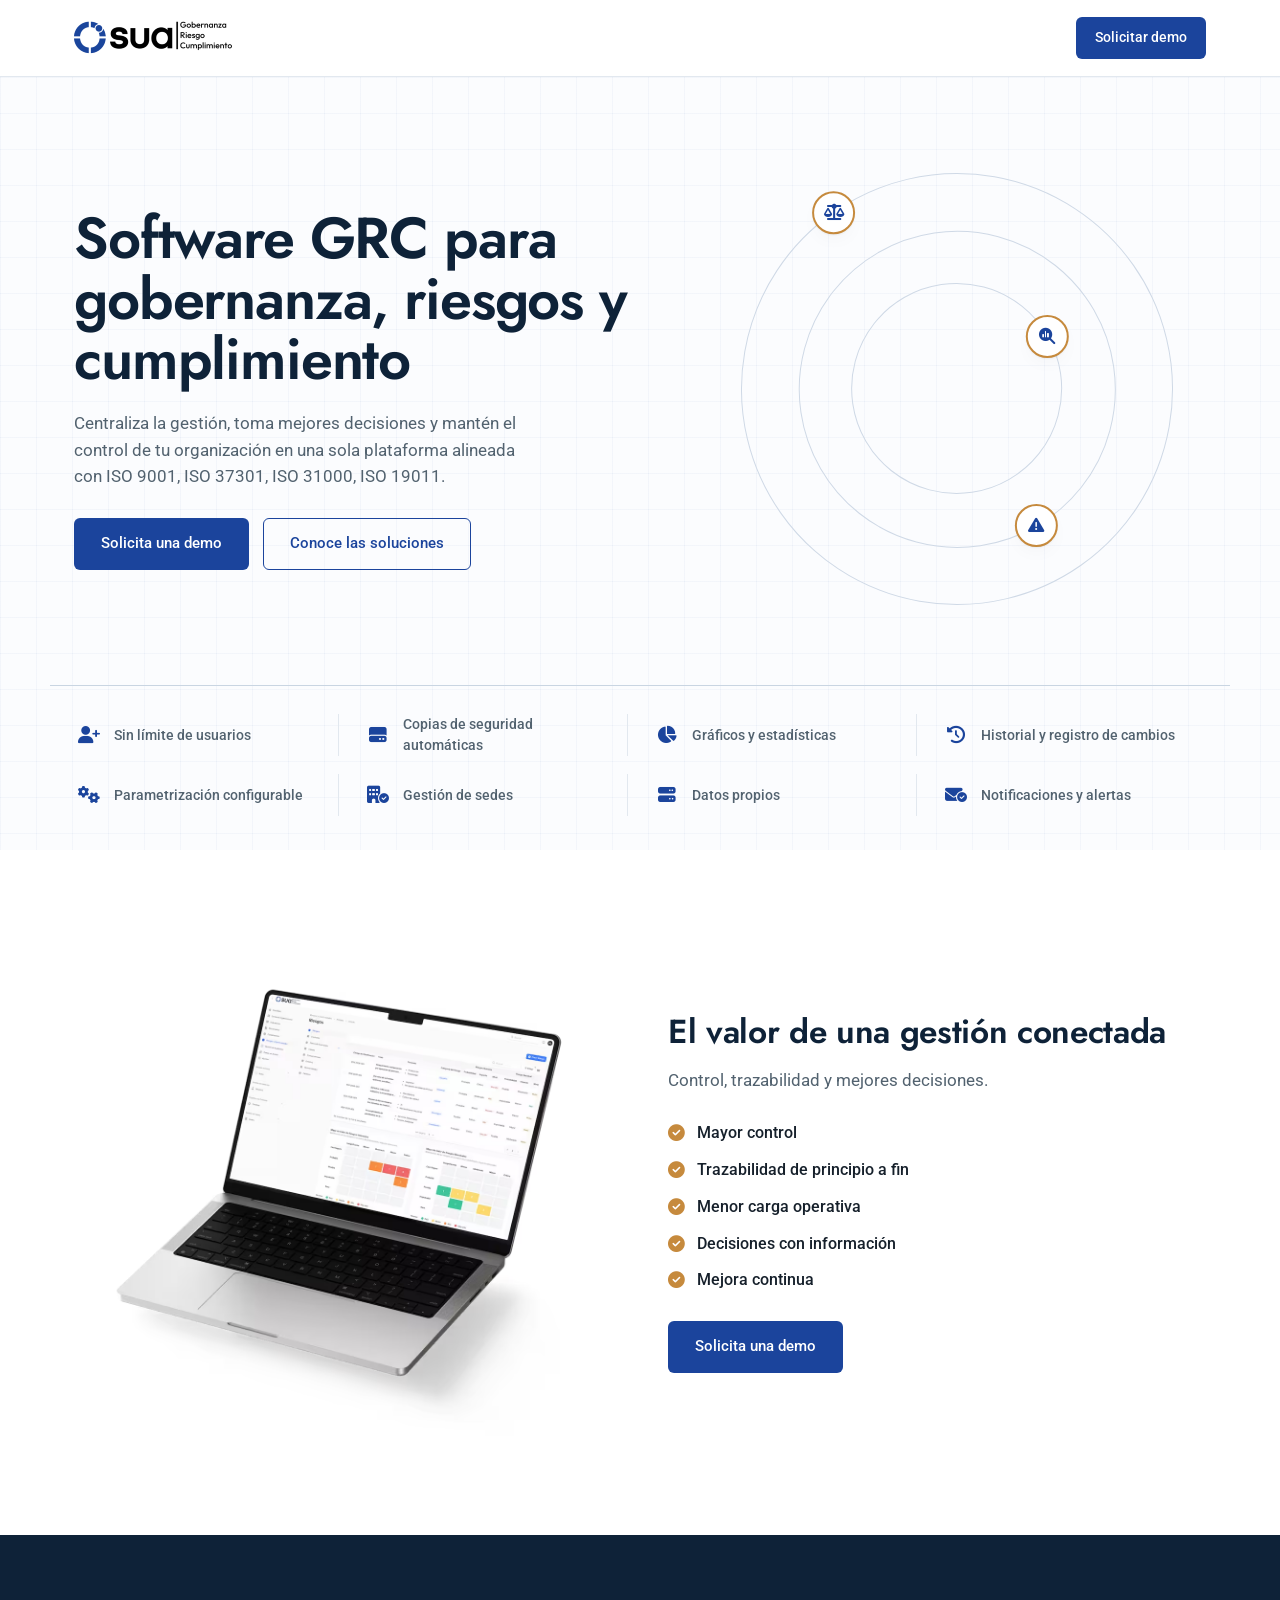
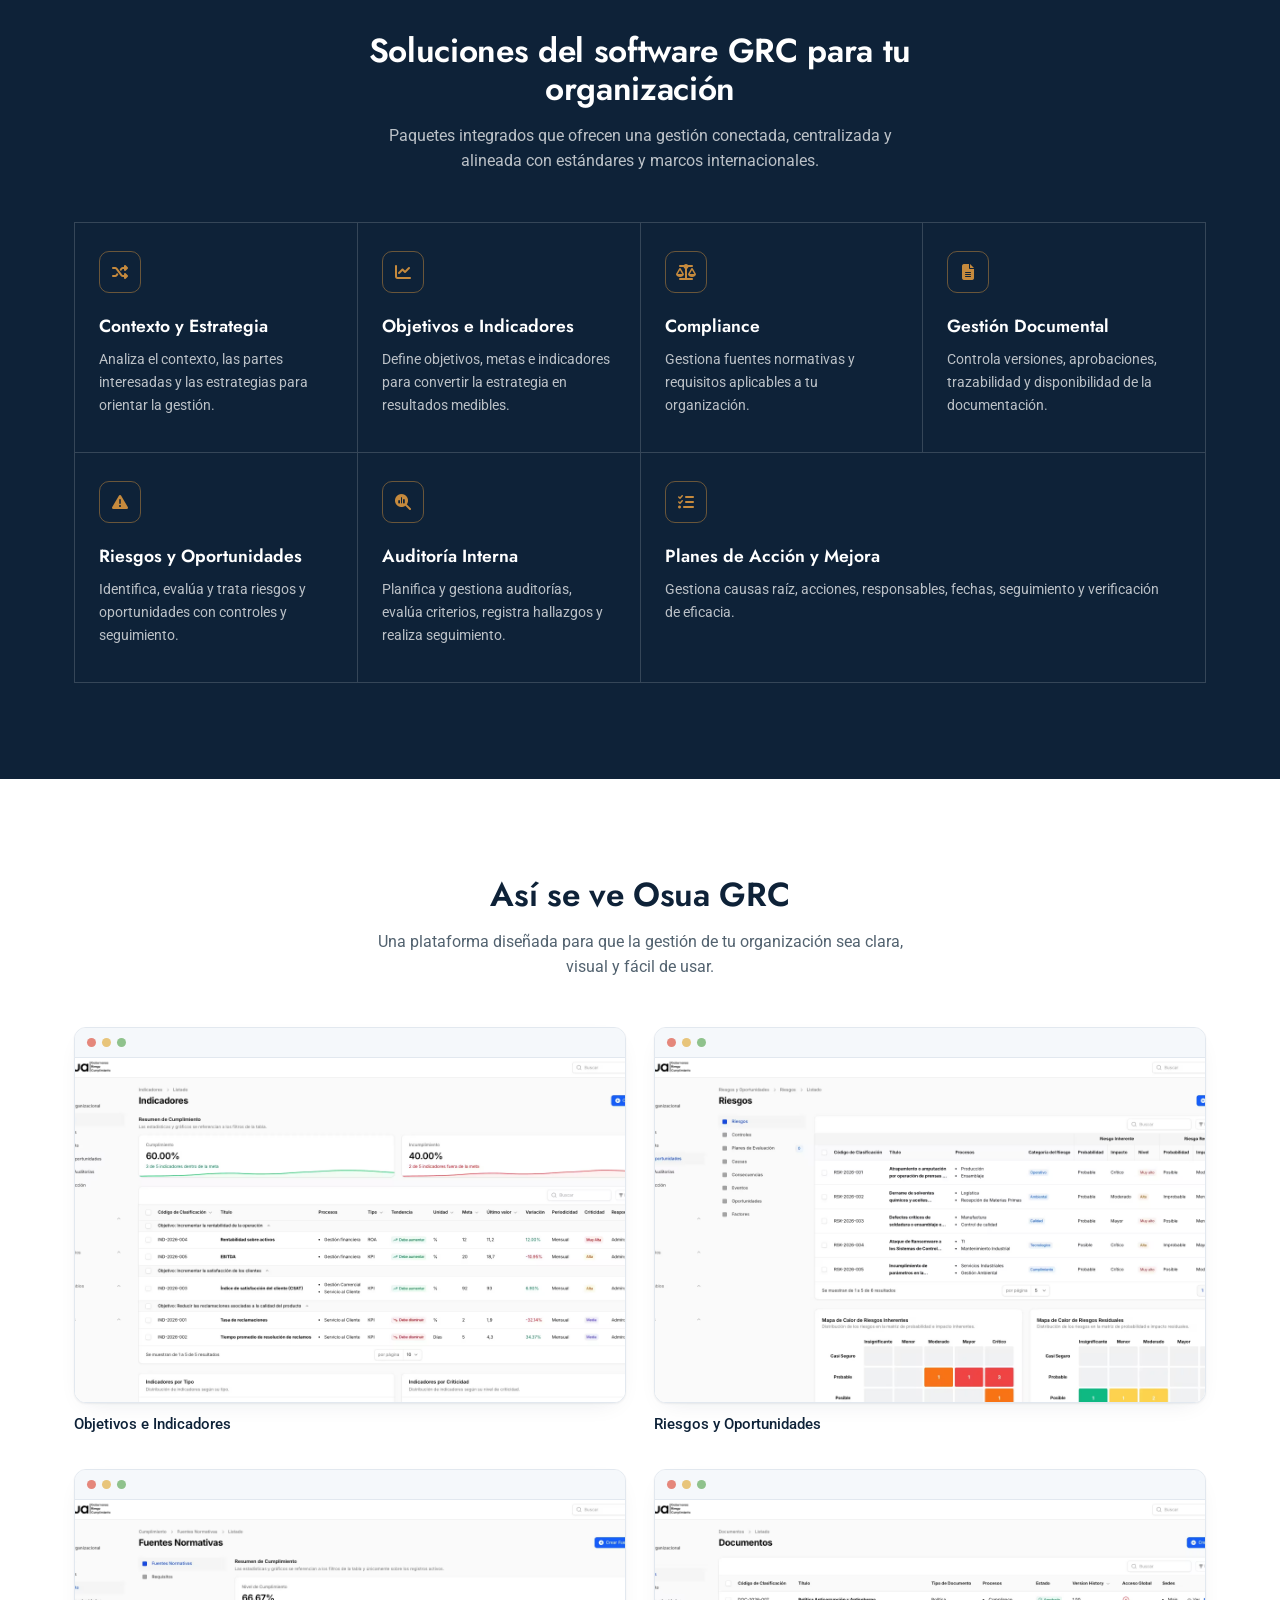
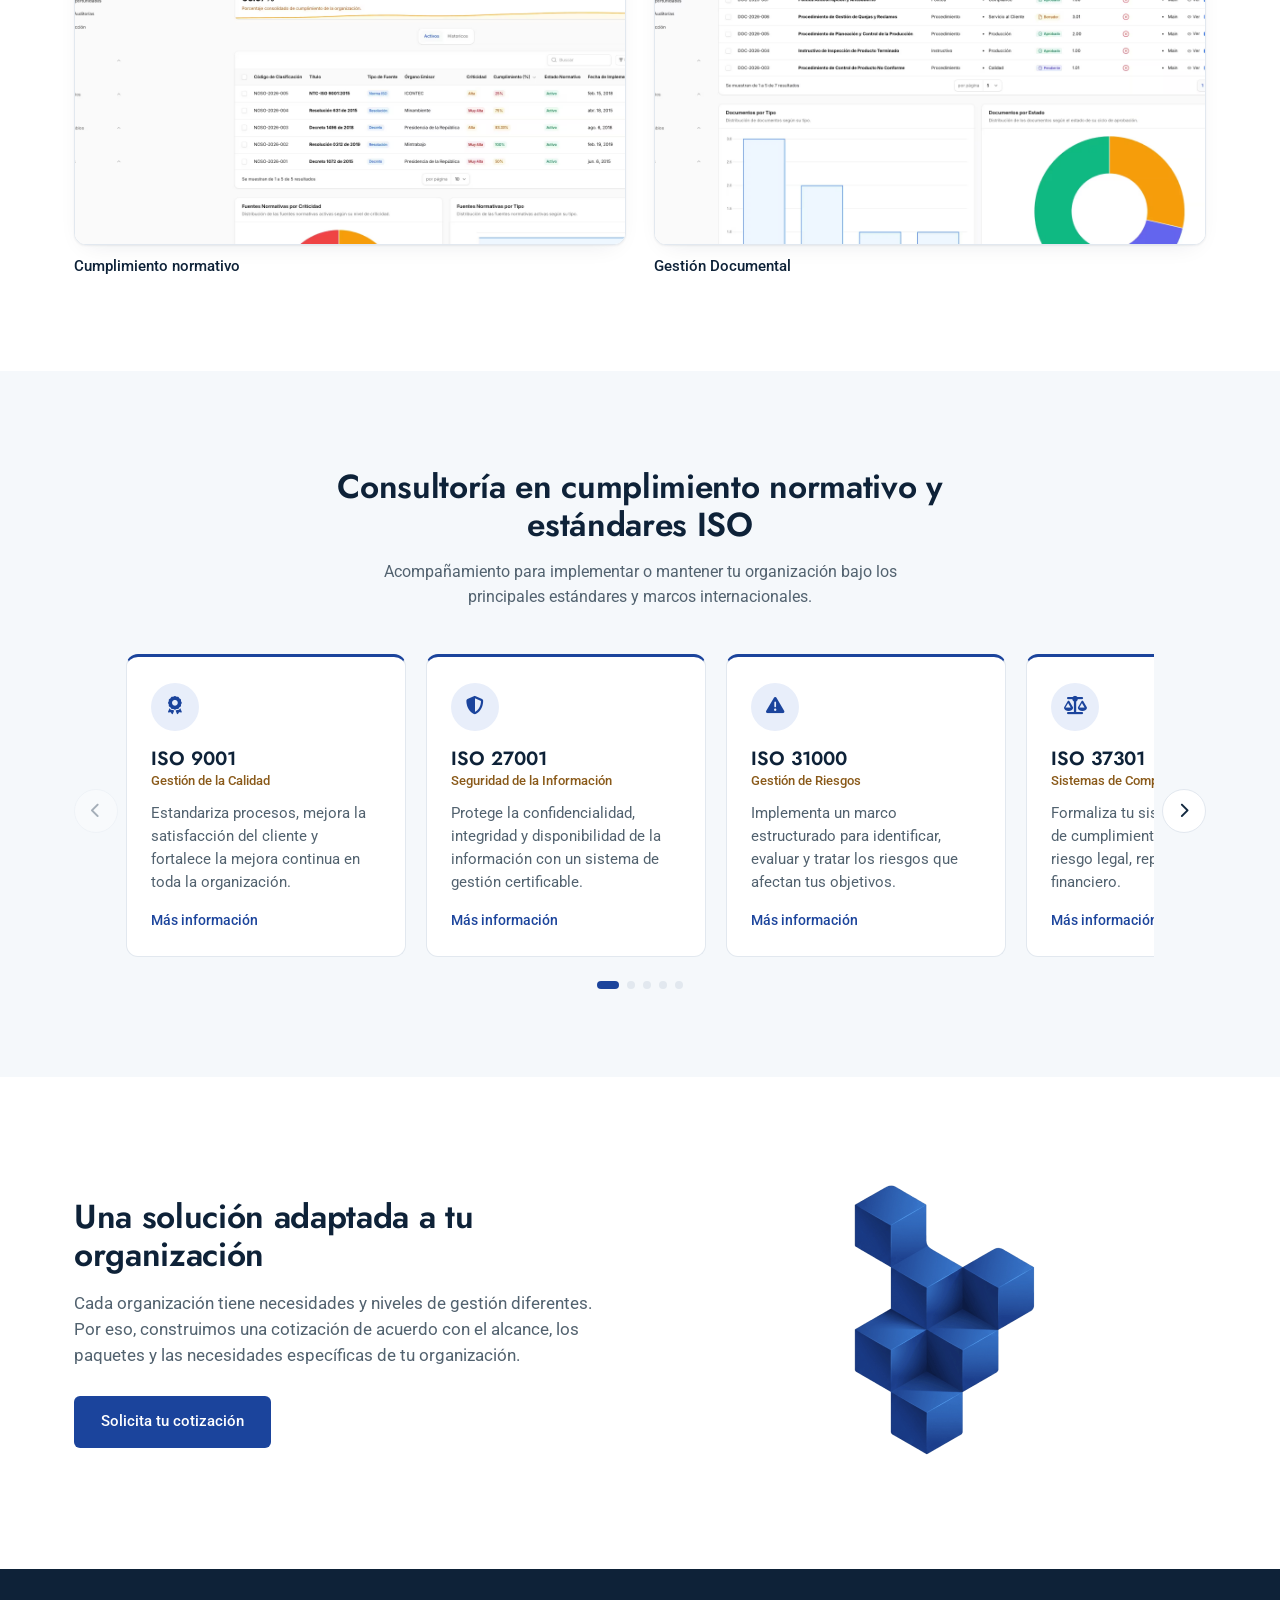
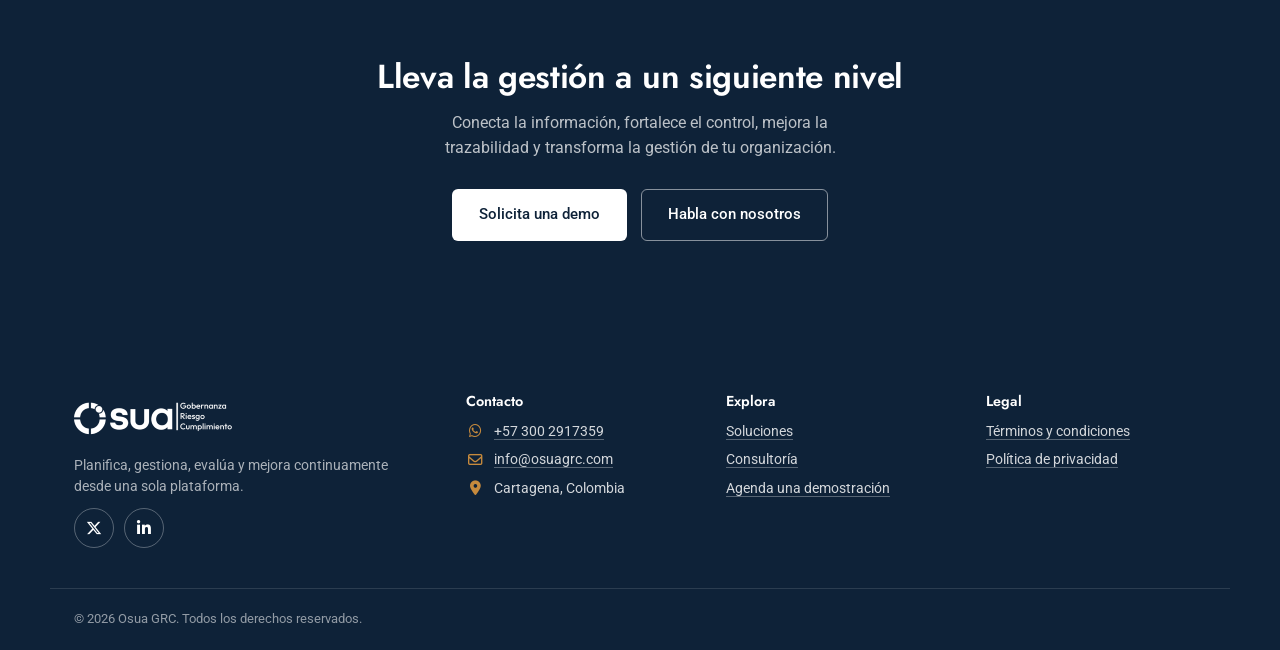
==== index.html @ d623010c "feat: agregar imágenes AVIF optimizadas y actualizar referencias en el HTML" ====
<!DOCTYPE html>
<html lang="es-419">
<head>
<meta charset="UTF-8">
<meta name="viewport" content="width=device-width, initial-scale=1.0">
<title>Software GRC para Gobernanza, Riesgos y Cumplimiento | Osua GRC</title>
<meta name="description" content="Software GRC para gestionar riesgos, cumplimiento normativo y auditorías en un solo lugar. Optimiza tus procesos e impulsa la mejora continua.">
<meta name="color-scheme" content="light">
<meta property="og:type" content="website">
<meta property="og:locale" content="es_LA">
<meta property="og:site_name" content="Osua GRC">
<meta property="og:title" content="Software GRC para Gobernanza, Riesgos y Cumplimiento | Osua GRC">
<meta property="og:description" content="Software GRC para gestionar riesgos, cumplimiento normativo y auditorías en un solo lugar. Optimiza tus procesos e impulsa la mejora continua.">
<meta property="og:image" content="https://osuagrc.com/assets/logo_osua.png">
<meta name="twitter:card" content="summary">
<meta name="twitter:site" content="@OsuaGRC">
<meta name="twitter:title" content="Software GRC para Gobernanza, Riesgos y Cumplimiento | Osua GRC">
<meta name="twitter:description" content="Software GRC para gestionar riesgos, cumplimiento normativo y auditorías en un solo lugar. Optimiza tus procesos e impulsa la mejora continua.">
<meta name="twitter:image" content="https://osuagrc.com/assets/logo_osua.png">
<link rel="canonical" href="https://osuagrc.com/">
<meta property="og:url" content="https://osuagrc.com/">
<script type="application/ld+json">
{
  "@context": "https://schema.org",
  "@graph": [
    {
      "@type": "Organization",
      "@id": "https://osuagrc.com/#organization",
      "name": "Osua GRC",
      "url": "https://osuagrc.com/",
      "logo": "https://osuagrc.com/assets/logo_osua.png",
      "email": "info@osuagrc.com",
      "sameAs": [
        "https://x.com/OsuaGRC",
        "https://www.linkedin.com/in/osua-grc"
      ],
      "contactPoint": {
        "@type": "ContactPoint",
        "contactType": "sales",
        "telephone": "+57-300-291-7359",
        "availableLanguage": "Spanish",
        "areaServed": "Latin America"
      }
    },
    {
      "@type": "WebSite",
      "@id": "https://osuagrc.com/#website",
      "url": "https://osuagrc.com/",
      "name": "Osua GRC",
      "inLanguage": "es-419",
      "publisher": {
        "@id": "https://osuagrc.com/#organization"
      }
    },
    {
      "@type": "SoftwareApplication",
      "@id": "https://osuagrc.com/#software",
      "name": "Osua GRC",
      "url": "https://osuagrc.com/",
      "applicationCategory": "BusinessApplication",
      "operatingSystem": "Web",
      "description": "Software GRC para gestionar riesgos, cumplimiento normativo y auditorías en un solo lugar. Optimiza tus procesos e impulsa la mejora continua.",
      "inLanguage": "es-419",
      "publisher": {
        "@id": "https://osuagrc.com/#organization"
      }
    }
  ]
}
</script>
 <!-- FAVICON -->
<link rel="apple-touch-icon" sizes="57x57" href="favicon/apple-icon-57x57.png">
<link rel="apple-touch-icon" sizes="60x60" href="favicon/apple-icon-60x60.png">
<link rel="apple-touch-icon" sizes="72x72" href="favicon/apple-icon-72x72.png">
<link rel="apple-touch-icon" sizes="76x76" href="favicon/apple-icon-76x76.png">
<link rel="apple-touch-icon" sizes="114x114" href="favicon/apple-icon-114x114.png">
<link rel="apple-touch-icon" sizes="120x120" href="favicon/apple-icon-120x120.png">
<link rel="apple-touch-icon" sizes="144x144" href="favicon/apple-icon-144x144.png">
<link rel="apple-touch-icon" sizes="152x152" href="favicon/apple-icon-152x152.png">
<link rel="apple-touch-icon" sizes="180x180" href="favicon/apple-icon-180x180.png">
<link rel="icon" type="image/png" sizes="192x192" href="favicon/android-icon-192x192.png">
<link rel="icon" type="image/png" sizes="32x32" href="favicon/favicon-32x32.png">
<link rel="icon" type="image/png" sizes="96x96" href="favicon/favicon-96x96.png">
<link rel="icon" type="image/png" sizes="16x16" href="favicon/favicon-16x16.png">
<link rel="icon" href="favicon/favicon.ico" sizes="any">
<link rel="manifest" href="favicon/manifest.json">
<meta name="msapplication-TileColor" content="#1B449C">
<meta name="msapplication-TileImage" content="favicon/ms-icon-144x144.png">
<meta name="theme-color" content="#1B449C">

<link rel="preconnect" href="https://fonts.googleapis.com">
<link rel="preconnect" href="https://fonts.gstatic.com" crossorigin>
<link href="https://fonts.googleapis.com/css2?family=Jost:wght@500;600;700&family=Roboto:wght@400;500;700&display=swap" rel="stylesheet">
<link rel="stylesheet" href="https://cdnjs.cloudflare.com/ajax/libs/font-awesome/6.5.2/css/all.min.css">
<link rel="stylesheet" href="css/styles.min.css">
<!-- Google tag (gtag.js) -->
<script async src="https://www.googletagmanager.com/gtag/js?id=G-771WNQEZC4"></script>
<script>
  window.dataLayer = window.dataLayer || [];
  function gtag(){dataLayer.push(arguments);}
  gtag('js', new Date());
  gtag('config', 'G-771WNQEZC4');
</script>
</head>
<body>
<a class="skip-link" href="#contenido">Saltar al contenido</a>

<header class="site-header" id="top">
  <div class="wrap header-inner">
    <a href="./" class="brand" aria-label="Osua GRC — Inicio">
      <span class="logo-slot logo-slot--header" data-fallback="Osua GRC">
        <img src="assets/logo_osua_fondo_claro.png" alt="Osua GRC" class="logo-img"
             onerror="this.style.display='none'; this.parentElement.classList.add('logo-slot--empty')" height="52" width="158">
      </span>
    </a>

    <div class="header-actions">
      <a href="agendar.html" class="btn btn-primary btn-small">Solicitar demo</a>
    </div>
  </div>
</header>

<main id="contenido">

  <!-- HERO -->
  <section class="hero" id="hero">
    <div class="wrap hero-inner">
      <div class="hero-copy">
        <h1>Software GRC para gobernanza, riesgos y cumplimiento</h1>
        <p class="hero-lede">Centraliza la gestión, toma mejores decisiones y mantén el control de tu organización en una sola plataforma alineada con ISO 9001, ISO 37301, ISO 31000, ISO 19011.</p>
        <div class="hero-ctas">
          <a href="agendar.html" class="btn btn-primary">Solicita una demo</a>
          <a href="#soluciones" class="btn btn-ghost">Conoce las soluciones</a>
        </div>
      </div>

      <div class="hero-visual" aria-hidden="true">
        <div class="orbit">
          <img src="assets/isotipo_fondo_claro.svg" alt="" class="orbit__mark">
          <div class="orbit__ring orbit__ring--outer"><span class="orbit__anchor"><span class="orbit__node"><i class="fa-solid fa-scale-balanced"></i></span></span></div>
          <div class="orbit__ring orbit__ring--mid"><span class="orbit__anchor"><span class="orbit__node"><i class="fa-solid fa-triangle-exclamation"></i></span></span></div>
          <div class="orbit__ring orbit__ring--inner"><span class="orbit__anchor"><span class="orbit__node"><i class="fa-solid fa-magnifying-glass-chart"></i></span></span></div>
        </div>
      </div>
    </div>

    <ul class="feature-strip wrap">
      <li><i class="fa-solid fa-user-plus"></i><span>Sin límite de usuarios</span></li>
      <li><i class="fa-solid fa-hard-drive"></i><span>Copias de seguridad automáticas</span></li>
      <li><i class="fa-solid fa-chart-pie"></i><span>Gráficos y estadísticas</span></li>
      <li><i class="fa-solid fa-clock-rotate-left"></i><span>Historial y registro de cambios</span></li>
      <li><i class="fa-solid fa-gears"></i><span>Parametrización configurable</span></li>
      <li><i class="fa-solid fa-building-circle-check"></i><span>Gestión de sedes</span></li>
      <li><i class="fa-solid fa-server"></i><span>Datos propios</span></li>
      <li><i class="fa-solid fa-envelope-circle-check"></i><span>Notificaciones y alertas</span></li>
    </ul>
  </section>

  <!-- VALOR CONECTADO -->
  <section class="split-section">
    <div class="wrap split-grid">
      <div class="split-grid__media">
        <div class="media-frame">
          <picture>
            <source
              srcset="assets/optimized/mockup_laptop.avif"
              type="image/avif"
            >
            <img
              src="assets/mockup_laptop.webp"
              alt="Vista de la plataforma Osua GRC"
              width="515"
              height="538"
              decoding="async"
            >
          </picture>
        </div>
      </div>

      <div class="split-grid__copy">
        <h2>El valor de una gestión conectada</h2>
        <p class="split-grid__lede">Control, trazabilidad y mejores decisiones.</p>
        <ul class="check-list">
          <li><i class="fa-solid fa-circle-check"></i>Mayor control</li>
          <li><i class="fa-solid fa-circle-check"></i>Trazabilidad de principio a fin</li>
          <li><i class="fa-solid fa-circle-check"></i>Menor carga operativa</li>
          <li><i class="fa-solid fa-circle-check"></i>Decisiones con información</li>
          <li><i class="fa-solid fa-circle-check"></i>Mejora continua</li>
        </ul>
        <a href="agendar.html" class="btn btn-primary">Solicita una demo</a>
      </div>
    </div>
  </section>

  <!-- SOLUCIONES -->
  <section class="solutions" id="soluciones">
    <img src="assets/isotipo_fondo_oscuro.svg" alt="" aria-hidden="true" class="section-mark section-mark--solutions">
    <div class="wrap">
      <div class="section-head">
        <h2>Soluciones del software GRC para tu organización</h2>
        <p>Paquetes integrados que ofrecen una gestión conectada, centralizada y alineada con estándares y marcos internacionales.</p>
      </div>

      <ul class="solutions-grid">
        <li class="solution-module-card">
          <span class="solution-module-icon" aria-hidden="true"><i class="fa-solid fa-shuffle"></i></span>
          <h3>Contexto y Estrategia</h3>
          <p>Analiza el contexto, las partes interesadas y las estrategias para orientar la gestión.</p>
        </li>
        <li class="solution-module-card">
          <span class="solution-module-icon" aria-hidden="true"><i class="fa-solid fa-chart-line"></i></span>
          <h3>Objetivos e Indicadores</h3>
          <p>Define objetivos, metas e indicadores para convertir la estrategia en resultados medibles.</p>
        </li>
        <li class="solution-module-card">
          <span class="solution-module-icon" aria-hidden="true"><i class="fa-solid fa-scale-balanced"></i></span>
          <h3>Compliance</h3>
          <p>Gestiona fuentes normativas y requisitos aplicables a tu organización.</p>
        </li>
        <li class="solution-module-card">
          <span class="solution-module-icon" aria-hidden="true"><i class="fa-solid fa-file-lines"></i></span>
          <h3>Gestión Documental</h3>
          <p>Controla versiones, aprobaciones, trazabilidad y disponibilidad de la documentación.</p>
        </li>
        <li class="solution-module-card">
          <span class="solution-module-icon" aria-hidden="true"><i class="fa-solid fa-triangle-exclamation"></i></span>
          <h3>Riesgos y Oportunidades</h3>
          <p>Identifica, evalúa y trata riesgos y oportunidades con controles y seguimiento.</p>
        </li>
        <li class="solution-module-card">
          <span class="solution-module-icon" aria-hidden="true"><i class="fa-solid fa-magnifying-glass-chart"></i></span>
          <h3>Auditoría Interna</h3>
          <p>Planifica y gestiona auditorías, evalúa criterios, registra hallazgos y realiza seguimiento.</p>
        </li>
        <li class="solution-module-card">
          <span class="solution-module-icon" aria-hidden="true"><i class="fa-solid fa-list-check"></i></span>
          <h3>Planes de Acción y Mejora</h3>
          <p>Gestiona causas raíz, acciones, responsables, fechas, seguimiento y verificación de eficacia.</p>
        </li>
      </ul>
    </div>
  </section>

  <!-- GALERÍA DE LA PLATAFORMA -->
  <section class="gallery" id="galeria">
    <div class="wrap">
      <div class="section-head">
        <h2>Así se ve Osua GRC</h2>
        <p>Una plataforma diseñada para que la gestión de tu organización sea clara, visual y fácil de usar.</p>
      </div>

      <div class="gallery-grid">

        <button type="button" class="gallery-item" data-gallery-item data-full="assets/indicadores.webp" data-caption="Objetivos e Indicadores">
          <span class="browser-frame">
            <span class="browser-bar"><span class="browser-dot"></span><span class="browser-dot"></span><span class="browser-dot"></span></span>
              <span class="browser-body">
                <picture>
                  <source
                    srcset="assets/optimized/indicadores.avif"
                    type="image/avif"
                  >
                  <img
                    src="assets/indicadores.webp"
                    alt="Panel de objetivos e indicadores de gestión en Osua GRC" loading="lazy"
                    onerror="this.style.display='none'; this.parentElement.classList.add('browser-body--empty')" width="1100" height="688">
                </picture>
              </span>
          </span>
          <span class="gallery-caption">Objetivos e Indicadores</span>
        </button>

        <button type="button" class="gallery-item" data-gallery-item data-full="assets/riesgos_oportunidades.webp" data-caption="Riesgos y Oportunidades">
          <span class="browser-frame">
            <span class="browser-bar"><span class="browser-dot"></span><span class="browser-dot"></span><span class="browser-dot"></span></span>
              <span class="browser-body">
                <picture>
                  <source
                    srcset="assets/optimized/riesgos_oportunidades.avif"
                    type="image/avif"
                  >
                  <img
                    src="assets/riesgos_oportunidades.webp"
                    alt="Módulo de gestión de riesgos y oportunidades de Osua GRC"
                    loading="lazy"
                    decoding="async"
                    width="1100"
                    height="688"
                    onerror="this.style.display='none'; this.closest('.browser-body').classList.add('browser-body--empty')"
                  >
                </picture>
              </span>
          </span>
          <span class="gallery-caption">Riesgos y Oportunidades</span>
        </button>

        <button type="button" class="gallery-item" data-gallery-item data-full="assets/fuentes_normativas.webp" data-caption="Cumplimiento normativo">
          <span class="browser-frame">
            <span class="browser-bar"><span class="browser-dot"></span><span class="browser-dot"></span><span class="browser-dot"></span></span>
            <span class="browser-body">
              <picture>
                <source
                  srcset="assets/optimized/fuentes_normativas.avif"
                  type="image/avif"
                >
                <img
                  src="assets/fuentes_normativas.webp"
                  alt="Módulo de seguimiento del cumplimiento normativo en Osua GRC"
                  loading="lazy"
                  decoding="async"
                  width="1100"
                  height="688"
                  onerror="this.style.display='none'; this.closest('.browser-body').classList.add('browser-body--empty')"
                >
              </picture>
            </span>
          </span>
          <span class="gallery-caption">Cumplimiento normativo</span>
        </button>

        <button type="button" class="gallery-item" data-gallery-item data-full="assets/documentos.webp" data-caption="Gestión Documental">
          <span class="browser-frame">
            <span class="browser-bar"><span class="browser-dot"></span><span class="browser-dot"></span><span class="browser-dot"></span></span>
            <span class="browser-body">
              <picture>
                <source
                  srcset="assets/optimized/documentos.avif"
                  type="image/avif"
                >
                <img
                  src="assets/documentos.webp"
                  alt="Gestión documental, control de versiones y trazabilidad en Osua GRC"
                  loading="lazy"
                  decoding="async"
                  width="1100"
                  height="688"
                  onerror="this.style.display='none'; this.closest('.browser-body').classList.add('browser-body--empty')"
                >
              </picture>
            </span>
          </span>
          <span class="gallery-caption">Gestión Documental</span>
        </button>

      </div>
    </div>
  </section>

  <!-- CONSULTORÍA EN CUMPLIMIENTO NORMATIVO -->
  <section class="consulting" id="consultoria">
    <div class="wrap">
      <div class="section-head">
        <h2>Consultoría en cumplimiento normativo y estándares ISO</h2>
        <p>Acompañamiento para implementar o mantener tu organización bajo los principales estándares y marcos internacionales.</p>
      </div>
    </div>

    <div class="carousel" data-carousel>
      <button type="button" class="carousel-arrow carousel-arrow--prev" data-carousel-prev aria-label="Ver norma anterior">
        <i class="fa-solid fa-chevron-left"></i>
      </button>

      <ul class="carousel-track" data-carousel-track tabindex="0" aria-label="Listado de normas ISO">

        <li class="carousel-slide">
          <article class="norm-card">
            <span class="norm-card-icon"><i class="fa-solid fa-award"></i></span>
            <h3>ISO 9001</h3>
            <p class="norm-card-tag">Gestión de la Calidad</p>
            <p>Estandariza procesos, mejora la satisfacción del cliente y fortalece la mejora continua en toda la organización.</p>
            <a href="#contacto" class="norm-card-link">Más información<span class="sr-only"> sobre ISO 9001</span></a>
          </article>
        </li>

        <li class="carousel-slide">
          <article class="norm-card">
            <span class="norm-card-icon"><i class="fa-solid fa-shield-halved"></i></span>
            <h3>ISO 27001</h3>
            <p class="norm-card-tag">Seguridad de la Información</p>
            <p>Protege la confidencialidad, integridad y disponibilidad de la información con un sistema de gestión certificable.</p>
            <a href="#contacto" class="norm-card-link">Más información<span class="sr-only"> sobre ISO 27001</span></a>
          </article>
        </li>

        <li class="carousel-slide">
          <article class="norm-card">
            <span class="norm-card-icon"><i class="fa-solid fa-triangle-exclamation"></i></span>
            <h3>ISO 31000</h3>
            <p class="norm-card-tag">Gestión de Riesgos</p>
            <p>Implementa un marco estructurado para identificar, evaluar y tratar los riesgos que afectan tus objetivos.</p>
            <a href="#contacto" class="norm-card-link">Más información<span class="sr-only"> sobre ISO 31000</span></a>
          </article>
        </li>

        <li class="carousel-slide">
          <article class="norm-card">
            <span class="norm-card-icon"><i class="fa-solid fa-scale-balanced"></i></span>
            <h3>ISO 37301</h3>
            <p class="norm-card-tag">Sistemas de Compliance</p>
            <p>Formaliza tu sistema de gestión de cumplimiento y reduce el riesgo legal, reputacional y financiero.</p>
            <a href="#contacto" class="norm-card-link">Más información<span class="sr-only"> sobre ISO 37301</span></a>
          </article>
        </li>

        <li class="carousel-slide">
          <article class="norm-card">
            <span class="norm-card-icon"><i class="fa-solid fa-magnifying-glass-chart"></i></span>
            <h3>ISO 19011</h3>
            <p class="norm-card-tag">Directrices de Auditoría</p>
            <p>Planificación y ejecución de auditorías internas efectivas, con criterios claros y hallazgos accionables.</p>
            <a href="#contacto" class="norm-card-link">Más información<span class="sr-only"> sobre ISO 19011</span></a>
          </article>
        </li>
      </ul>

      <button type="button" class="carousel-arrow carousel-arrow--next" data-carousel-next aria-label="Ver siguiente norma">
        <i class="fa-solid fa-chevron-right"></i>
      </button>
    </div>

    <div class="carousel-dots" data-carousel-dots></div>
  </section>

  <!-- SOLUCIÓN ADAPTADA / COTIZACIÓN POR NECESIDADES -->
  <section class="split-section" id="cotizacion">
    <div class="wrap split-grid">
      <div class="split-grid__copy">
        <h2>Una solución adaptada a tu organización</h2>
        <p class="split-grid__lede">Cada organización tiene necesidades y niveles de gestión diferentes. Por eso, construimos una cotización de acuerdo con el alcance, los paquetes y las necesidades específicas de tu organización.</p>
        <a href="https://wa.me/573002917359?text=Hola%2C%20quiero%20solicitar%20una%20cotizaci%C3%B3n%20de%20Osua%20GRC%20para%20mi%20organizaci%C3%B3n." class="btn btn-primary" target="_blank" rel="noopener noreferrer">Solicita tu cotización<span class="sr-only"> (WhatsApp, se abre en una pestaña nueva)</span></a>
      </div>

      <div class="split-grid__media" aria-hidden="true">
        <div class="media-frame">
          <img src="assets/cubos_3d.png"
               alt=""
               class="media-frame__img media-frame__img--constrained" loading="lazy" width="300" height="300">
        </div>
      </div>
    </div>
  </section>

  <!-- CTA FINAL -->
  <section class="cta-section" id="contacto">
    <img src="assets/isotipo_fondo_oscuro.svg" alt="" aria-hidden="true" class="section-mark section-mark--cta">
    <div class="wrap cta-inner">
      <h2>Lleva la gestión a un siguiente nivel</h2>
      <p>Conecta la información, fortalece el control, mejora la trazabilidad y transforma la gestión de tu organización.</p>
      <div class="cta-actions">
        <a href="agendar.html" class="btn btn-light">Solicita una demo</a>
        <a href="https://wa.me/573002917359?text=Hola%2C%20quiero%20conocer%20m%C3%A1s%20sobre%20Osua%20GRC." class="btn btn-ghost btn-ghost--dark" target="_blank" rel="noopener noreferrer">Habla con nosotros</a>
      </div>
    </div>
  </section>

</main>

<footer class="site-footer">
  <div class="wrap footer-inner">
    <div class="footer-brand">
      <span class="logo-slot logo-slot--footer" data-fallback="Osua GRC">
        <img src="assets/logo_osua_fondo_oscuro.png" alt="Osua GRC" class="logo-img"
             onerror="this.style.display='none'; this.parentElement.classList.add('logo-slot--empty')" height="52" width="158">
      </span>
      <p>Planifica, gestiona, evalúa y mejora continuamente desde una sola plataforma.</p>
      <div class="footer-socials">
        <a class="footer-social" href="https://x.com/OsuaGRC" target="_blank" rel="noopener noreferrer" aria-label="Osua GRC en X (se abre en una pestaña nueva)">
          <i class="fa-brands fa-x-twitter" aria-hidden="true"></i>
        </a>
        <a class="footer-social" href="https://www.linkedin.com/in/osua-grc" target="_blank" rel="noopener noreferrer" aria-label="Osua GRC en LinkedIn (se abre en una pestaña nueva)">
          <i class="fa-brands fa-linkedin-in" aria-hidden="true"></i>
        </a>
      </div>
    </div>

    <div class="footer-col">
      <h3>Contacto</h3>
      <p class="footer-item"><i class="fa-brands fa-whatsapp" aria-hidden="true"></i><a href="https://wa.me/573002917359" target="_blank" rel="noopener noreferrer">+57 300 2917359</a></p>
      <p class="footer-item"><i class="fa-regular fa-envelope" aria-hidden="true"></i><a href="mailto:info@osuagrc.com">info@osuagrc.com</a></p>
      <p class="footer-item"><i class="fa-solid fa-location-dot" aria-hidden="true"></i><span>Cartagena, Colombia</span></p>
    </div>

    <div class="footer-col">
      <h3>Explora</h3>
      <p><a href="./#soluciones">Soluciones</a></p>
      <p><a href="./#consultoria">Consultoría</a></p>
      <p><a href="agendar.html">Agenda una demostración</a></p>
    </div>

    <div class="footer-col">
      <h3>Legal</h3>
      <p><a href="terminos.html">Términos y condiciones</a></p>
      <p><a href="privacidad.html">Política de privacidad</a></p>
    </div>
  </div>

  <div class="wrap footer-bottom">
    <p>&copy; <span id="year"></span> Osua GRC. Todos los derechos reservados.</p>
  </div>
</footer>

<!-- Lightbox de la galería -->
<div class="lightbox" id="lightbox" role="dialog" aria-modal="true" aria-label="Vista ampliada de la captura" aria-hidden="true">
  <button type="button" class="lightbox-close" id="lightboxClose" aria-label="Cerrar imagen">
    <i class="fa-solid fa-xmark"></i>
  </button>
  <button type="button" class="lightbox-arrow lightbox-arrow--prev" id="lightboxPrev" aria-label="Captura anterior">
    <i class="fa-solid fa-chevron-left"></i>
  </button>
  <figure class="lightbox-figure">
    <img id="lightboxImg" src="" alt="">
    <figcaption id="lightboxCaption"></figcaption>
  </figure>
  <button type="button" class="lightbox-arrow lightbox-arrow--next" id="lightboxNext" aria-label="Siguiente captura">
    <i class="fa-solid fa-chevron-right"></i>
  </button>
</div>

<button id="backToTop" class="back-to-top" aria-label="Volver arriba" type="button">
  <i class="fa-solid fa-arrow-up"></i>
</button>

<script src="js/script.min.js" defer></script>
</body>
</html>
---- css/styles.min.css ----
:root{--navy-900:#0E2238;--navy-800:#12283F;--navy-700:#1B449C;--blue-500:#3A63C4;--blue-100:#E8EEFA;--gold-500:#C68A3D;--gold-100:#F7ECDA;--bg-soft:#F5F8FB;--bg-warm:#FBFCFE;--white:#FFFFFF;--ink:#16202B;--ink-soft:#52626F;--line:#E2E8EF;--line-strong:#C9D5E2;--font-display:'Jost','Roboto',-apple-system,BlinkMacSystemFont,'Segoe UI',sans-serif;--gold-700:#8A5A1A;--font:'Roboto',-apple-system,BlinkMacSystemFont,'Segoe UI',sans-serif;--radius-s:6px;--radius-m:12px;--radius-l:20px;--shadow-card:0 1px 2px rgba(14, 34, 56, 0.06),0 8px 24px -12px rgba(14, 34, 56, 0.12);--header-h:76px;--wrap:1180px}*,::after,::before{box-sizing:border-box}html{scroll-behavior:smooth;scroll-padding-top:var(--header-h)}@media (prefers-reduced-motion:reduce){html{scroll-behavior:auto}*{animation-duration:0s!important;animation-iteration-count:1!important;transition-duration:0s!important}}body{margin:0;font-family:var(--font);font-weight:400;color:var(--ink);background:var(--white);line-height:1.55;-webkit-font-smoothing:antialiased}h1,h2,h3,h4{font-family:var(--font-display);color:var(--navy-900);margin:0 0 .5em;line-height:1.15}h1{font-weight:600;font-size:clamp(2rem, 3.4vw, 2.75rem);letter-spacing:-.01em}h2{font-weight:600;font-size:clamp(1.6rem, 2.6vw, 2.1rem);letter-spacing:-.01em}h3{font-weight:600;font-size:1.2rem}p{margin:0 0 1em;color:var(--ink-soft);max-width:62ch}a{color:inherit;text-decoration:none}ul{list-style:none;margin:0;padding:0}img,svg{display:block;max-width:100%;height:auto}.wrap{width:100%;max-width:var(--wrap);margin:0 auto;padding:0 24px;position:relative;z-index:1}.section-mark{position:absolute;z-index:0;max-width:none;pointer-events:none;user-select:none;opacity:.07;width:clamp(260px,60vw,560px)}.section-mark--hero{top:clamp(-140px,-22vw,-60px);right:clamp(-140px,-22vw,-60px);width:clamp(300px,65vw,620px)}.section-mark--solutions{bottom:clamp(-160px,-24vw,-70px);left:clamp(-160px,-24vw,-70px);width:clamp(280px,62vw,540px);transform:rotate(-6deg)}.section-mark--cta{top:clamp(-140px,-22vw,-60px);right:clamp(-130px,-20vw,-50px);width:clamp(280px,60vw,520px);opacity:.09}.btn{display:inline-flex;align-items:center;justify-content:center;gap:8px;padding:13px 26px;border-radius:var(--radius-s);font-weight:500;font-size:.95rem;border:1.5px solid transparent;cursor:pointer;transition:background-color .15s ease,border-color .15s ease,color .15s ease,transform .1s ease}.btn:active{transform:translateY(1px)}.btn-primary{background:var(--navy-700);color:var(--white)}.btn-primary:hover{background:var(--blue-500)}.btn-ghost{background:0 0;color:var(--navy-700);border-color:var(--navy-700)}.btn-ghost:hover{background:var(--blue-100)}.btn-small{padding:9px 18px;font-size:.875rem}.btn-light{background:var(--white);color:var(--navy-900)}.btn-light:hover{background:var(--blue-100)}.btn:focus-visible,a:focus-visible,button:focus-visible,input:focus-visible{outline:2.5px solid var(--gold-500);outline-offset:2px}.site-header{position:sticky;top:0;z-index:100;background:rgba(255,255,255,.92);backdrop-filter:saturate(180%) blur(10px);border-bottom:1px solid var(--line)}.header-inner{height:var(--header-h);display:flex;align-items:center;justify-content:space-between;gap:24px}.brand{display:flex;align-items:center;color:var(--navy-900)}.logo-slot{display:inline-flex;align-items:center;height:52px;max-width:200px}.logo-slot--footer{height:52px}.logo-img{height:100%;width:auto;max-width:100%;object-fit:contain}.logo-slot--empty::after{content:attr(data-fallback);font-weight:700;font-size:1.2rem;color:var(--navy-900);white-space:nowrap}.logo-slot--footer.logo-slot--empty::after{color:var(--white)}.header-actions{display:flex;align-items:center;gap:14px}.split-section{padding:96px 0}.split-section--alt{background:var(--bg-soft)}.split-grid{display:grid;grid-template-columns:minmax(0,1fr) minmax(0,1fr);gap:56px;align-items:center}@media (max-width:900px){.split-grid{grid-template-columns:1fr}.split-grid__media{order:2}}.media-frame{display:flex;align-items:center;justify-content:center;width:100%}.media-frame__img{display:block;width:100%;height:auto}.media-frame__img--constrained{max-width:300px}.hero{background:linear-gradient(rgba(27,68,156,.035) 1px,transparent 1px),linear-gradient(90deg,rgba(27,68,156,.035) 1px,transparent 1px),var(--bg-warm);background-size:36px 36px,36px 36px,auto;padding-top:72px;position:relative;overflow:hidden}.hero-inner{display:grid;grid-template-columns:minmax(0,1fr) minmax(0,0.85fr);align-items:center;gap:48px;padding-bottom:56px}.hero-copy h1{margin-bottom:20px;font-size:clamp(2.3rem, 4.6vw, 3.6rem);line-height:1.05;letter-spacing:-.02em}.hero-lede{font-size:1.08rem;max-width:46ch}.hero-ctas{display:flex;gap:14px;margin-top:28px;flex-wrap:wrap}.hero-visual{display:flex;justify-content:center}.orbit{position:relative;width:100%;max-width:480px;aspect-ratio:1;container-type:inline-size}.orbit__mark{position:absolute;inset:0;margin:auto;width:30%;animation:mark-in 1.4s cubic-bezier(.2,.7,.2,1) both}.orbit__ring{position:absolute;inset:var(--inset);border:1.5px solid #cfd9e6;border-radius:50%;rotate:var(--start);animation:orbit-spin var(--dur) linear infinite}.orbit__ring--outer{--inset:5%;--dur:80s;--start:-35deg}.orbit__ring--mid{--inset:17%;--dur:56s;--start:150deg;animation-direction:reverse}.orbit__ring--inner{--inset:28%;--dur:36s;--start:60deg}.orbit__anchor{position:absolute;top:0;left:50%;width:0;height:0;rotate:calc(var(--start) * -1);animation:orbit-counter var(--dur) linear infinite;animation-direction:inherit}.orbit__node{position:absolute;transform:translate(-50%,-50%);display:flex;align-items:center;justify-content:center;width:38px;height:38px;width:clamp(30px,9cqw,46px);height:clamp(30px,9cqw,46px);background:var(--white);border:2px solid var(--gold-500);border-radius:50%;box-shadow:var(--shadow-card)}.orbit__node i{font-size:clamp(.8rem, 3.4cqw, 1.1rem);color:var(--navy-700)}@keyframes orbit-spin{to{transform:rotate(360deg)}}@keyframes orbit-counter{to{transform:rotate(-360deg)}}@keyframes mark-in{from{transform:rotate(-90deg);opacity:0}to{transform:none;opacity:1}}.feature-strip{border-top:1px solid var(--line-strong);padding:28px 24px 34px;display:grid;grid-template-columns:repeat(4,minmax(0,1fr));gap:18px 24px}.feature-strip li{display:grid;grid-template-columns:30px minmax(0,1fr);align-items:center;gap:10px;min-height:42px;padding-right:18px;border-right:1px solid var(--line)}.feature-strip li:nth-child(4n){border-right:none;padding-right:0}.feature-strip i{font-size:1.1rem;color:var(--navy-700);text-align:center}.feature-strip span{font-size:.85rem;font-weight:500;color:var(--ink-soft)}@media (max-width:720px){.feature-strip{grid-template-columns:repeat(2,minmax(0,1fr));gap:0 20px}.feature-strip li{border-right:none;border-bottom:1px solid var(--line);padding:14px 0}.feature-strip li:nth-last-child(-n+2){border-bottom:none}}@media (max-width:359px){.feature-strip{grid-template-columns:1fr}.feature-strip li:nth-last-child(2){border-bottom:1px solid var(--line)}}.split-grid__lede{font-size:1.05rem;margin-bottom:28px}.check-list{margin:20px 0 28px;display:flex;flex-direction:column;gap:12px}.check-list li{display:flex;align-items:center;gap:12px;font-weight:500;color:var(--ink)}.check-list i{color:var(--gold-500);font-size:1.05rem}.solutions{--cell-line:rgba(255, 255, 255, 0.16);padding:96px 0;background:var(--navy-900);color:var(--white);position:relative;overflow:hidden;overflow:clip}.solutions h2,.solutions h3{color:var(--white)}.section-head{max-width:640px;margin:0 auto 48px;text-align:center}.section-head p{margin:0 auto}.solutions .section-head p{color:rgba(255,255,255,.72)}.solutions-grid{display:grid;grid-template-columns:repeat(4,minmax(0,1fr));border-top:1px solid var(--cell-line);border-left:1px solid var(--cell-line)}.solution-module-card{min-height:230px;padding:28px 24px 30px;background:var(--navy-900);border-right:1px solid var(--cell-line);border-bottom:1px solid var(--cell-line);display:flex;flex-direction:column;align-items:flex-start}.solution-module-card:last-child{grid-column:span 2}.solution-module-icon{width:42px;height:42px;display:inline-flex;align-items:center;justify-content:center;margin-bottom:22px;border:1px solid rgba(198,138,61,.5);border-radius:10px;color:var(--gold-500)}.solution-module-card h3{margin:0 0 10px;font-size:1.1rem;line-height:1.3}.solution-module-card p{margin:0;font-size:.9rem;line-height:1.6;color:rgba(255,255,255,.72)}@media (max-width:980px){.solutions-grid{grid-template-columns:repeat(2,minmax(0,1fr))}.solution-module-card{min-height:200px}}@media (max-width:520px){.solutions{padding:72px 0}.solutions-grid{grid-template-columns:1fr}.solution-module-card{min-height:0;padding:24px 20px 26px}.solution-module-card:last-child{grid-column:auto}}.gallery{padding:96px 0;background:var(--white)}.gallery .section-head{margin-bottom:48px}.gallery-grid{display:grid;grid-template-columns:repeat(2,1fr);gap:36px 28px}.gallery-item{display:block;width:100%;padding:0;border:none;background:0 0;font-family:var(--font);text-align:left;cursor:pointer}.browser-frame{display:block;border-radius:var(--radius-m);overflow:hidden;border:1px solid var(--line);background:var(--white);box-shadow:var(--shadow-card);transition:transform .18s ease,box-shadow .18s ease}.gallery-item:hover .browser-frame{transform:translateY(-3px);box-shadow:0 16px 32px -14px rgba(14,34,56,.25)}.browser-bar{display:flex;align-items:center;gap:6px;padding:10px 12px;background:var(--bg-soft);border-bottom:1px solid var(--line)}.browser-dot{width:9px;height:9px;border-radius:50%;background:var(--line)}.browser-dot:first-child{background:#e5877b}.browser-dot:nth-child(2){background:#e8c57b}.browser-dot:nth-child(3){background:#8fc28c}.browser-body{display:block;position:relative;aspect-ratio:16/10;background:var(--white)}.browser-body img{width:100%;height:100%;object-fit:cover;object-position:top}.browser-body--empty{display:flex;align-items:center;justify-content:center;background:repeating-linear-gradient(135deg,var(--blue-100),var(--blue-100) 10px,var(--bg-soft) 10px,var(--bg-soft) 20px)}.browser-body--empty::before{content:'\f03e';font-family:'Font Awesome 6 Free';font-weight:900;font-size:1.6rem;color:var(--navy-700);opacity:.5}.gallery-caption{display:block;margin-top:12px;font-weight:500;font-size:.92rem;color:var(--navy-900)}@media (max-width:900px){.gallery-grid{grid-template-columns:repeat(2,1fr)}}@media (max-width:560px){.gallery-grid{grid-template-columns:1fr}}.lightbox{position:fixed;inset:0;background:rgba(14,34,56,.92);display:flex;align-items:center;justify-content:center;z-index:200;opacity:0;visibility:hidden;transition:opacity .2s ease;padding:24px}.lightbox.is-open{opacity:1;visibility:visible}.lightbox-figure{max-width:min(90vw,1000px);margin:0;text-align:center}.lightbox-figure img{max-width:100%;max-height:78vh;border-radius:var(--radius-m);margin:0 auto;box-shadow:0 20px 60px -20px rgba(0,0,0,.6)}.lightbox-figure figcaption{margin-top:16px;color:var(--white);font-weight:500;font-size:.95rem}.lightbox-arrow,.lightbox-close{position:fixed;border:none;background:rgba(255,255,255,.1);color:var(--white);border-radius:50%;cursor:pointer;display:flex;align-items:center;justify-content:center;transition:background-color .15s ease}.lightbox-arrow:hover,.lightbox-close:hover{background:rgba(255,255,255,.2)}.lightbox-close{top:24px;right:24px;width:44px;height:44px;font-size:1.1rem}.lightbox-arrow{top:50%;transform:translateY(-50%);width:52px;height:52px;font-size:1.2rem}.lightbox-arrow--prev{left:24px}.lightbox-arrow--next{right:24px}@media (max-width:640px){.lightbox-arrow{width:42px;height:42px}.lightbox-arrow--prev{left:10px}.lightbox-arrow--next{right:10px}.lightbox-close{top:14px;right:14px}}.consulting{padding:96px 0 88px;background:var(--bg-soft)}.consulting .section-head{margin-bottom:40px}.carousel{position:relative;display:flex;align-items:center;gap:8px;max-width:var(--wrap);margin:0 auto;padding:0 24px}.carousel-track{display:flex;gap:20px;overflow-x:auto;scroll-snap-type:x mandatory;scroll-behavior:smooth;padding:4px 2px 16px;margin:0;list-style:none;scrollbar-width:none;-ms-overflow-style:none}.carousel-track::-webkit-scrollbar{display:none}.carousel-slide{flex:0 0 280px;scroll-snap-align:start}.norm-card{position:relative;height:100%;display:flex;flex-direction:column;background:var(--white);border:1px solid var(--line);border-top:3px solid var(--navy-700);border-radius:var(--radius-m);padding:26px 24px 24px;transition:border-color .15s ease,box-shadow .15s ease}.norm-card:hover{border-color:var(--blue-500);border-top-color:var(--navy-700);box-shadow:var(--shadow-card)}.norm-card-icon{width:48px;height:48px;border-radius:50%;background:var(--blue-100);color:var(--navy-700);display:flex;align-items:center;justify-content:center;font-size:1.15rem;margin-bottom:16px}.norm-card h3{margin-bottom:2px}.norm-card-tag{font-size:.8rem;font-weight:500;color:var(--gold-700);margin-bottom:12px}.norm-card p:not(.norm-card-tag){font-size:.92rem;margin-bottom:16px;flex-grow:1}.norm-card-link{font-size:.88rem;font-weight:500;color:var(--navy-700);display:inline-flex;align-items:center;gap:6px;margin-top:auto}.norm-card-link i{font-size:.75rem;transition:transform .15s ease}.norm-card-link:hover{color:var(--blue-500)}.norm-card-link:hover i{transform:translateX(3px)}.carousel-arrow{flex:0 0 auto;width:44px;height:44px;border-radius:50%;border:1.5px solid var(--line);background:var(--white);color:var(--navy-800);font-size:.95rem;display:flex;align-items:center;justify-content:center;cursor:pointer;transition:border-color .15s ease,color .15s ease,opacity .15s ease}.carousel-arrow:hover{border-color:var(--navy-700);color:var(--navy-700)}.carousel-arrow:disabled{opacity:.35;cursor:default;pointer-events:none}.carousel-dots{display:flex;justify-content:center;gap:8px;margin-top:8px}.carousel-dots button{width:8px;height:8px;padding:0;border:none;border-radius:50%;background:var(--line);cursor:pointer}.carousel-dots button.is-active{background:var(--navy-700);width:22px;border-radius:4px;transition:width .2s ease}@media (max-width:640px){.carousel-arrow{display:none}.carousel{padding:0 20px}.carousel-slide{flex-basis:250px}}.cta-section{background:var(--navy-900);color:var(--white);padding:88px 0;position:relative;overflow:hidden}.cta-inner{max-width:640px;margin:0 auto;text-align:center}.cta-inner h2{color:var(--white)}.cta-inner p{color:rgba(255,255,255,.72);max-width:46ch;margin-left:auto;margin-right:auto}.cta-actions{display:flex;gap:14px;justify-content:center;margin-top:28px;flex-wrap:wrap}.btn-ghost--dark{color:var(--white);border-color:rgba(255,255,255,.5)}.btn-ghost--dark:hover{background:rgba(255,255,255,.08);border-color:var(--white)}.back-to-top{position:fixed;right:24px;bottom:24px;width:46px;height:46px;border-radius:50%;border:none;background:var(--navy-700);color:var(--white);font-size:1.05rem;display:flex;align-items:center;justify-content:center;cursor:pointer;box-shadow:0 6px 18px -6px rgba(14,34,56,.4);opacity:0;visibility:hidden;transform:translateY(10px);transition:opacity .2s ease,transform .2s ease,background-color .15s ease;z-index:90}.back-to-top.is-visible{opacity:1;visibility:visible;transform:translateY(0)}.back-to-top:hover{background:var(--blue-500)}@media (max-width:600px){.back-to-top{right:16px;bottom:16px;width:42px;height:42px}}.legal-page{padding:130px 0 100px}.legal-content{max-width:760px;margin:0 auto}.legal-updated{font-size:.85rem;font-weight:500;color:var(--ink-soft);margin-bottom:8px}.legal-content h1{margin-bottom:28px}.legal-content h2{font-size:1.25rem;margin-top:40px;margin-bottom:12px}.legal-content li,.legal-content p{max-width:none}.legal-content ul{margin:0 0 20px;padding-left:22px;list-style:disc}.legal-content li{margin-bottom:8px;color:var(--ink-soft)}.legal-content a{color:var(--navy-700);text-decoration:underline;text-underline-offset:2px}.legal-content a:hover{color:var(--blue-500)}@media (max-width:640px){.legal-page{padding:100px 0 72px}}.not-found{position:relative;overflow:hidden;background:var(--bg-soft);padding:130px 0;text-align:center;min-height:calc(100vh - var(--header-h) - 320px);display:flex;align-items:center}.not-found-inner{max-width:560px;margin:0 auto}.not-found-code{font-family:var(--font-display);font-weight:700;font-size:clamp(4rem, 12vw, 7rem);line-height:1;color:var(--navy-700);letter-spacing:-.02em;margin:0 0 8px}.not-found h1{margin-bottom:16px}.not-found p:not(.not-found-code){margin:0 auto 28px}.not-found-actions{display:flex;gap:14px;justify-content:center;flex-wrap:wrap}.section-mark--notfound{top:clamp(-140px,-22vw,-60px);left:clamp(-140px,-22vw,-60px);width:clamp(300px,65vw,620px)}@media (max-width:640px){.not-found{padding:90px 0}}.schedule{background:linear-gradient(rgba(27,68,156,.035) 1px,transparent 1px),linear-gradient(90deg,rgba(27,68,156,.035) 1px,transparent 1px),var(--bg-warm);background-size:36px 36px,36px 36px,auto;padding:130px 0 96px}.schedule-layout{display:grid;grid-template-columns:minmax(0,5fr) minmax(0,7fr);gap:64px;align-items:start}.schedule-copy h1{font-size:clamp(2rem, 4vw, 3rem);line-height:1.08;letter-spacing:-.02em;margin-bottom:18px}.schedule-copy>p{max-width:42ch;margin:0 0 28px}.schedule-facts{margin:0 0 32px;border-bottom:1px solid var(--line-strong)}.schedule-facts>div{display:grid;grid-template-columns:110px minmax(0,1fr);align-items:baseline;gap:16px;padding:14px 0;border-top:1px solid var(--line-strong)}.schedule-facts dt{font-size:.85rem;font-weight:500;color:var(--ink-soft)}.schedule-facts dd{margin:0;font-weight:500;color:var(--navy-900)}.schedule-embed{--embed-h:640px;background:var(--white);border:1px solid var(--line-strong);border-radius:var(--radius-m);box-shadow:var(--shadow-card);overflow:hidden}.schedule-embed iframe{display:block;width:100%;height:var(--embed-h);border:0}.schedule-note{max-width:none;margin:14px 0 0;font-size:.85rem;line-height:1.55;color:var(--ink-soft)}.schedule-note a{color:var(--navy-700);text-decoration:underline;text-underline-offset:2px}.schedule-note a:hover{color:var(--blue-500)}@media (max-width:980px){.schedule-layout{grid-template-columns:1fr;gap:40px}.schedule-copy>p{max-width:56ch}.schedule-embed{--embed-h:700px}}@media (max-width:640px){.schedule{padding:100px 0 72px}.schedule-facts>div{grid-template-columns:96px minmax(0,1fr);gap:12px}.schedule-embed{--embed-h:760px}.schedule-copy .btn{width:100%}}.site-footer{background:var(--navy-900);color:rgba(255,255,255,.82);padding-top:64px}.footer-inner{display:grid;grid-template-columns:1.6fr 1fr 1fr 1fr;gap:40px;padding-bottom:40px;border-bottom:1px solid rgba(255,255,255,.12)}.footer-brand{display:flex;flex-wrap:wrap;align-items:flex-start;gap:10px}.footer-brand span{font-weight:700;color:var(--white)}.footer-brand small{font-weight:400;color:rgba(255,255,255,.6);font-size:.7rem}.footer-brand p{flex-basis:100%;margin:0;font-size:.88rem;color:rgba(255,255,255,.65)}.footer-col h3{color:var(--white);font-size:.9rem;margin-bottom:12px}.footer-col p{margin-bottom:6px;font-size:.9rem;color:rgba(255,255,255,.82)}.footer-col a:hover{color:var(--gold-500)}.footer-col a{text-decoration:underline;text-decoration-color:rgba(255,255,255,0.3);text-underline-offset:3px}.footer-bottom{padding:20px 24px}.footer-bottom p{margin:0;font-size:.82rem;color:rgba(255,255,255,.55)}.footer-socials{display:flex;gap:10px}.footer-col .footer-item{display:flex;align-items:flex-start;gap:10px}.footer-item i{flex:0 0 18px;margin-top:.22em;text-align:center;font-size:.9rem;color:var(--gold-500)}.footer-social{display:inline-flex;align-items:center;justify-content:center;width:40px;height:40px;margin:0;border-radius:50%;border:1px solid rgba(255,255,255,.3);color:var(--white);font-size:1rem;text-decoration:none;transition:background-color .15s ease,border-color .15s ease,color .15s ease}.footer-col a.footer-social{text-decoration:none}.footer-col a.footer-social:hover,.footer-social:hover{background:var(--white);border-color:var(--white);color:var(--navy-900)}@media (max-width:780px){.footer-inner{grid-template-columns:1fr 1fr}}@media (max-width:480px){.footer-inner{grid-template-columns:1fr}}@media (max-width:900px){.hero-inner{grid-template-columns:1fr;padding-bottom:40px}.hero-visual{width:100%;max-width:360px;margin:8px auto 0}}.sr-only{position:absolute;width:1px;height:1px;margin:-1px;padding:0;overflow:hidden;clip:rect(0 0 0 0);white-space:nowrap;border:0}.skip-link{position:fixed;top:8px;left:8px;z-index:300;padding:10px 16px;border-radius:var(--radius-s);background:var(--navy-900);color:var(--white);font-weight:500;transform:translateY(-200%)}.skip-link:focus{transform:none}@media (max-width:520px){.cta-actions,.hero-ctas{flex-direction:column;align-items:stretch}.cta-actions .btn,.hero-ctas .btn{width:100%}}
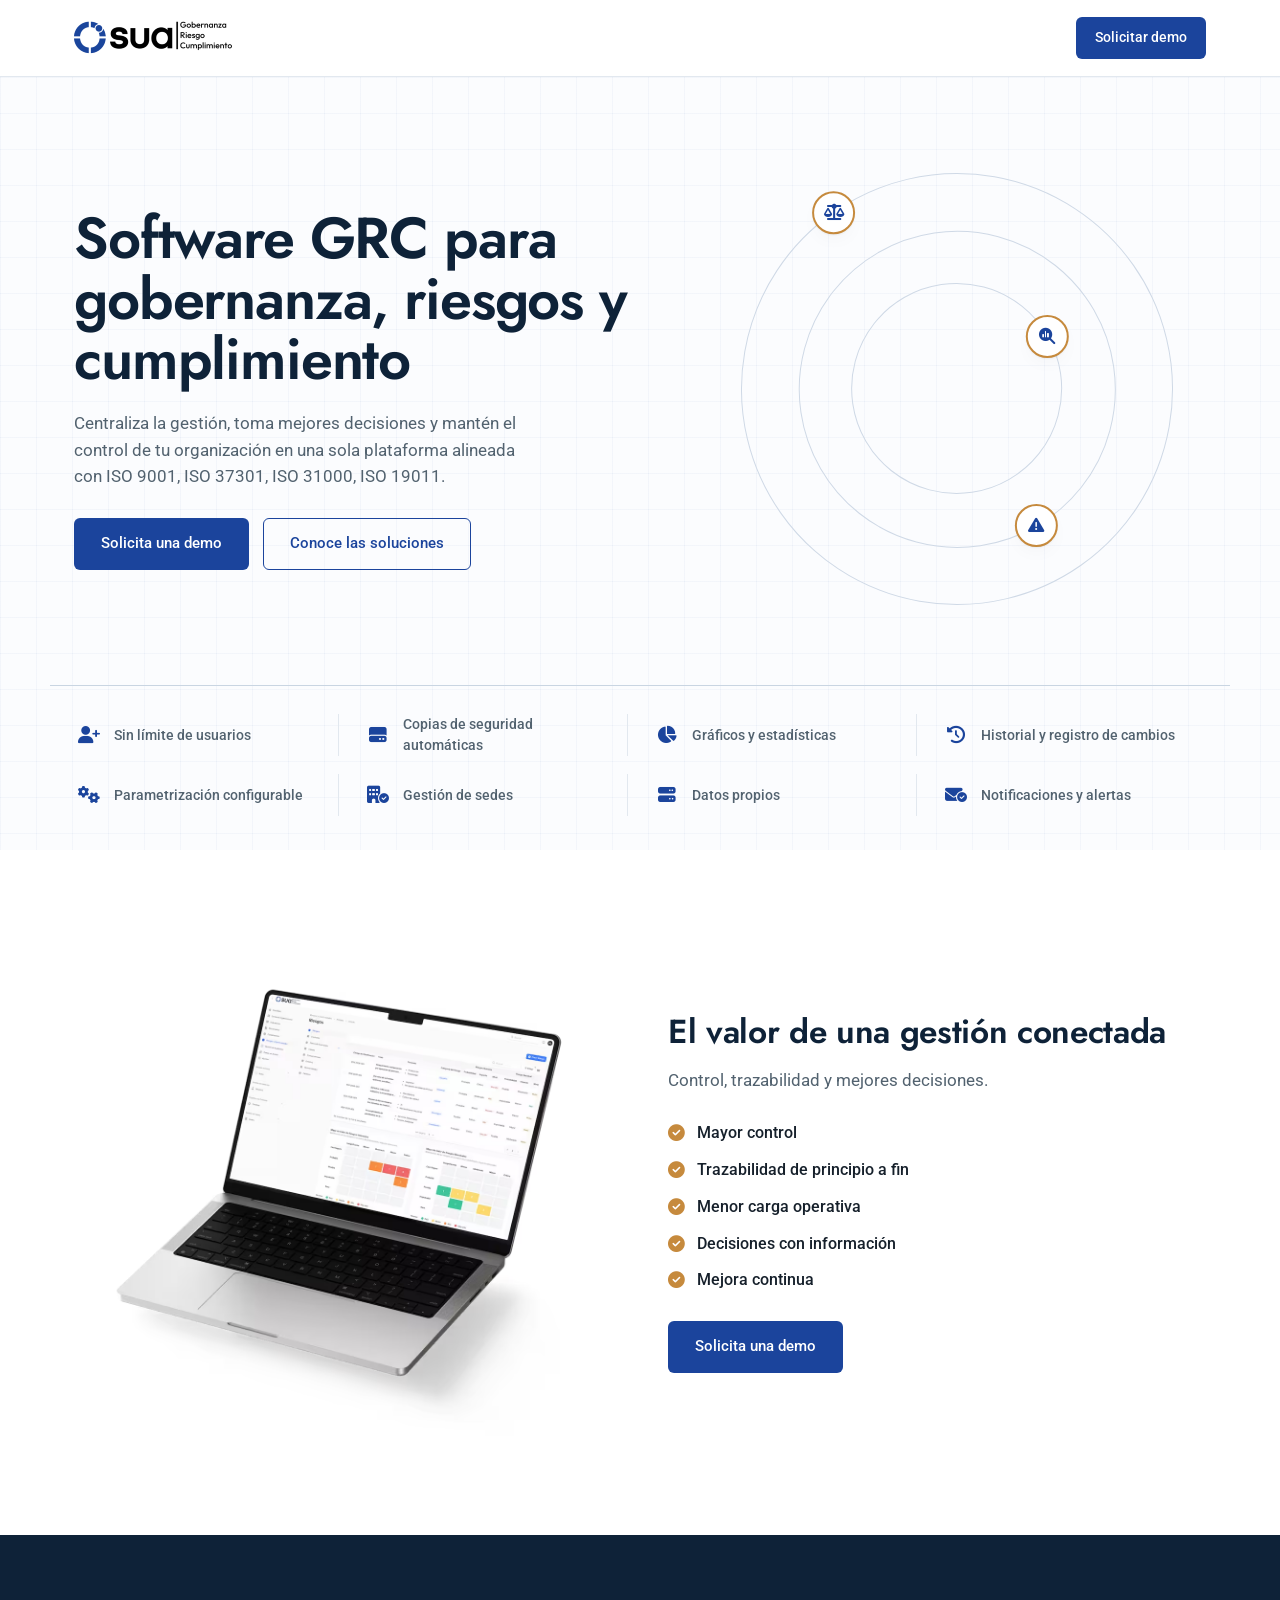
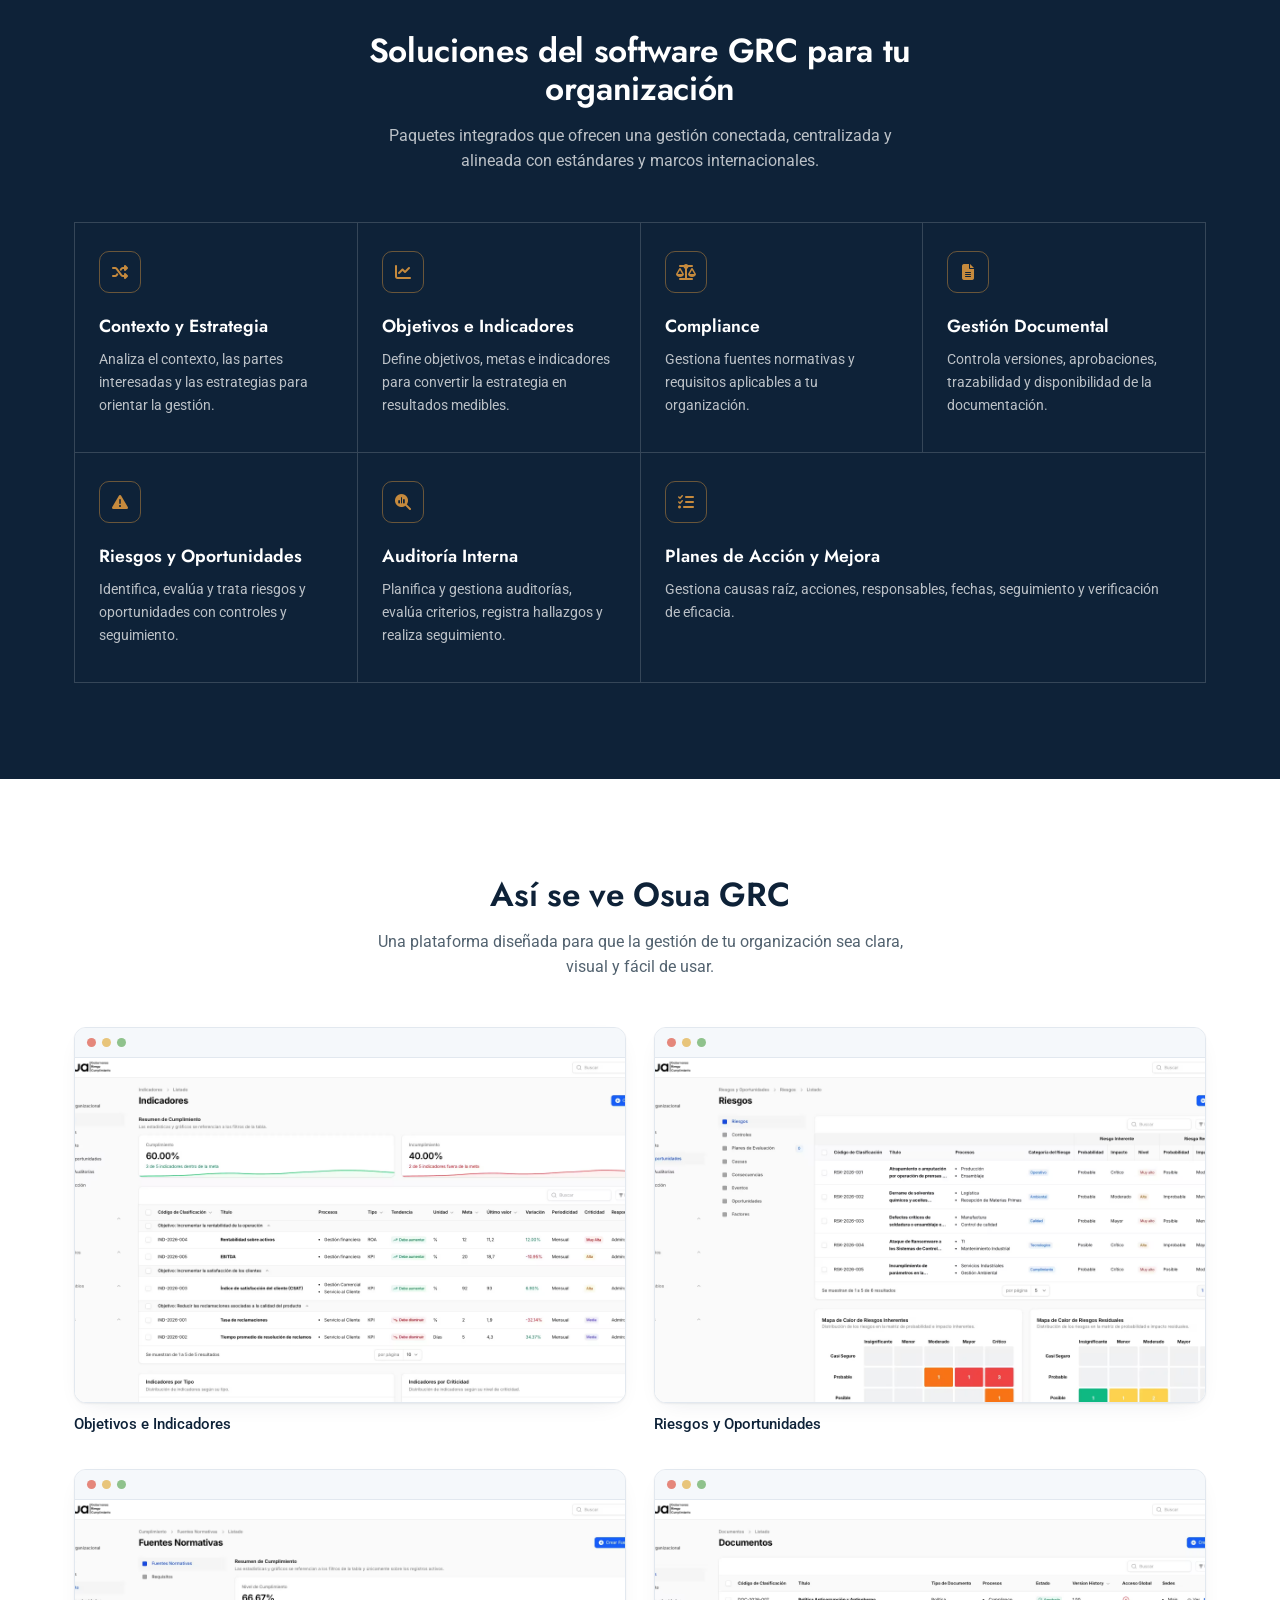
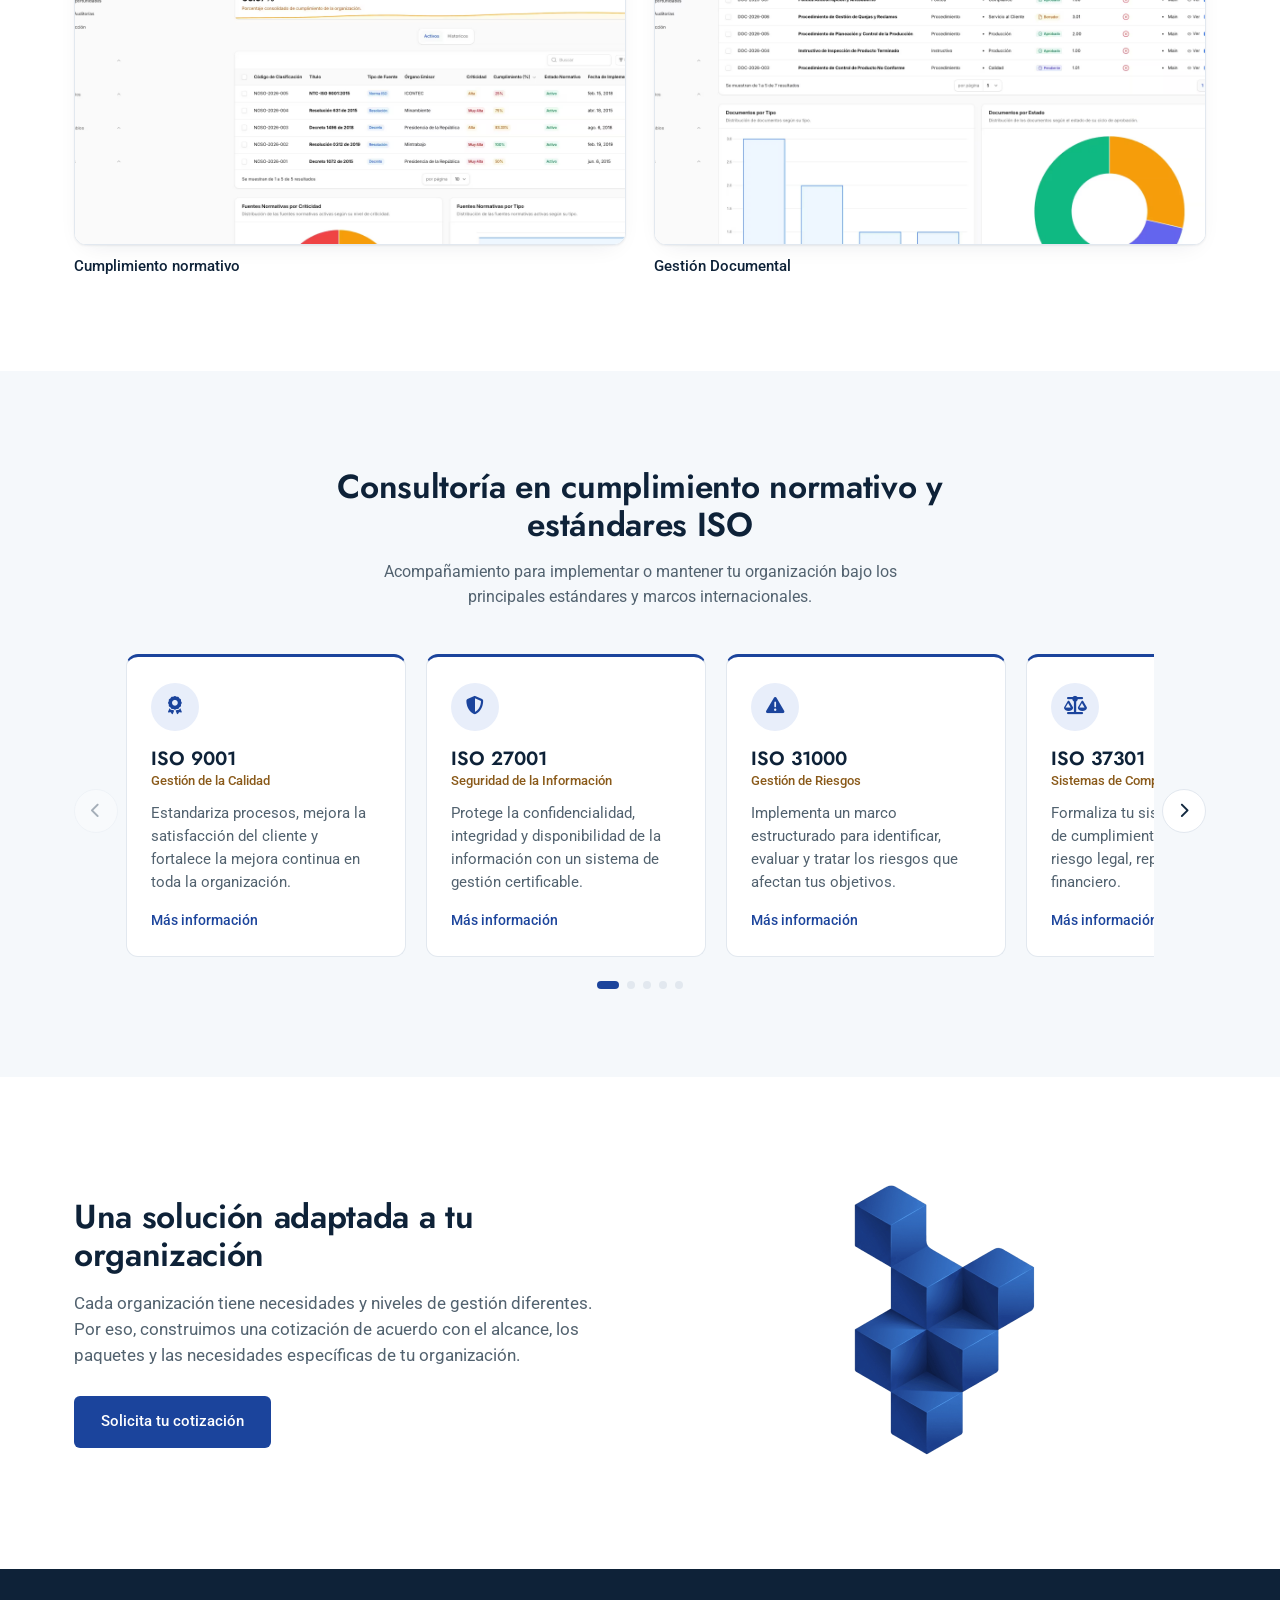
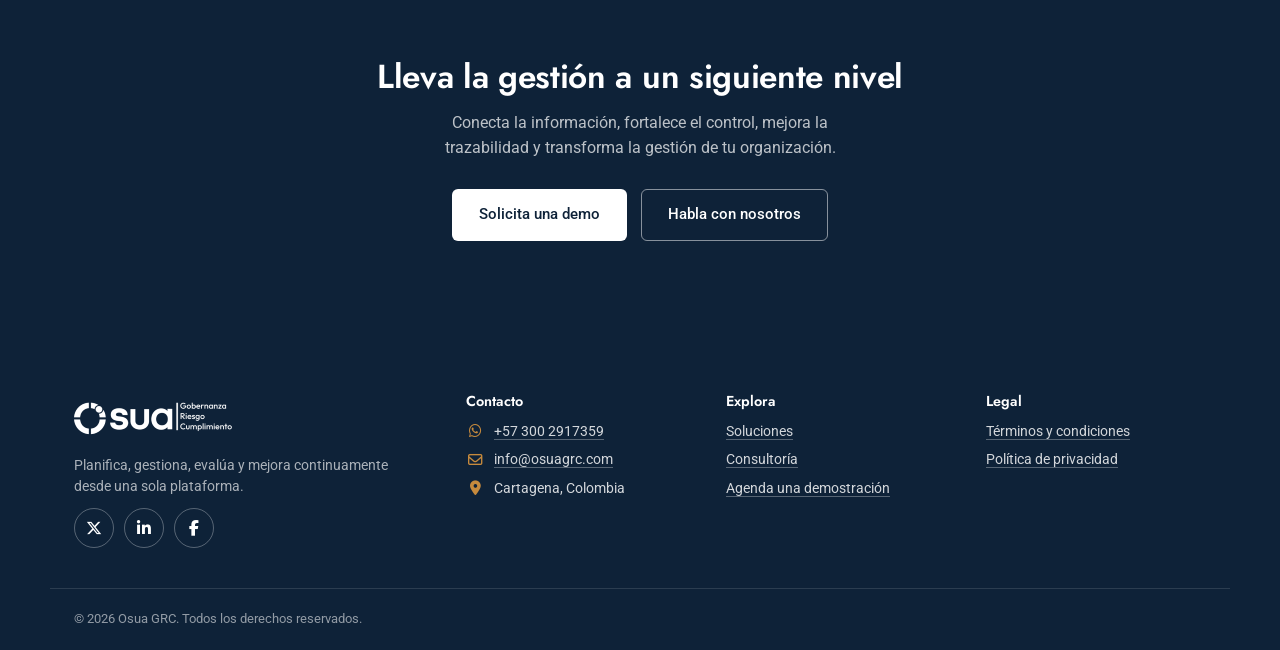
==== commit 583f65f8: "feat: Integración de enlaces a pagina oficial de Facebook" ====
--- a/index.html
+++ b/index.html
@@ -32,7 +32,7 @@
       "email": "info@osuagrc.com",
       "sameAs": [
         "https://x.com/OsuaGRC",
-        "https://www.linkedin.com/in/osua-grc"
+        "https://www.linkedin.com/company/osua-grc"
       ],
       "contactPoint": {
         "@type": "ContactPoint",
@@ -467,8 +467,11 @@
         <a class="footer-social" href="https://x.com/OsuaGRC" target="_blank" rel="noopener noreferrer" aria-label="Osua GRC en X (se abre en una pestaña nueva)">
           <i class="fa-brands fa-x-twitter" aria-hidden="true"></i>
         </a>
-        <a class="footer-social" href="https://www.linkedin.com/in/osua-grc" target="_blank" rel="noopener noreferrer" aria-label="Osua GRC en LinkedIn (se abre en una pestaña nueva)">
+        <a class="footer-social" href="https://www.linkedin.com/company/osua-grc" target="_blank" rel="noopener noreferrer" aria-label="Osua GRC en LinkedIn (se abre en una pestaña nueva)">
           <i class="fa-brands fa-linkedin-in" aria-hidden="true"></i>
+        </a>
+        <a class="footer-social" href="https://www.facebook.com/OsuaGRC" target="_blank" rel="noopener noreferrer" aria-label="Osua GRC en Facebook (se abre en una pestaña nueva)">
+          <i class="fa-brands fa-facebook-f" aria-hidden="true"></i>
         </a>
       </div>
     </div>
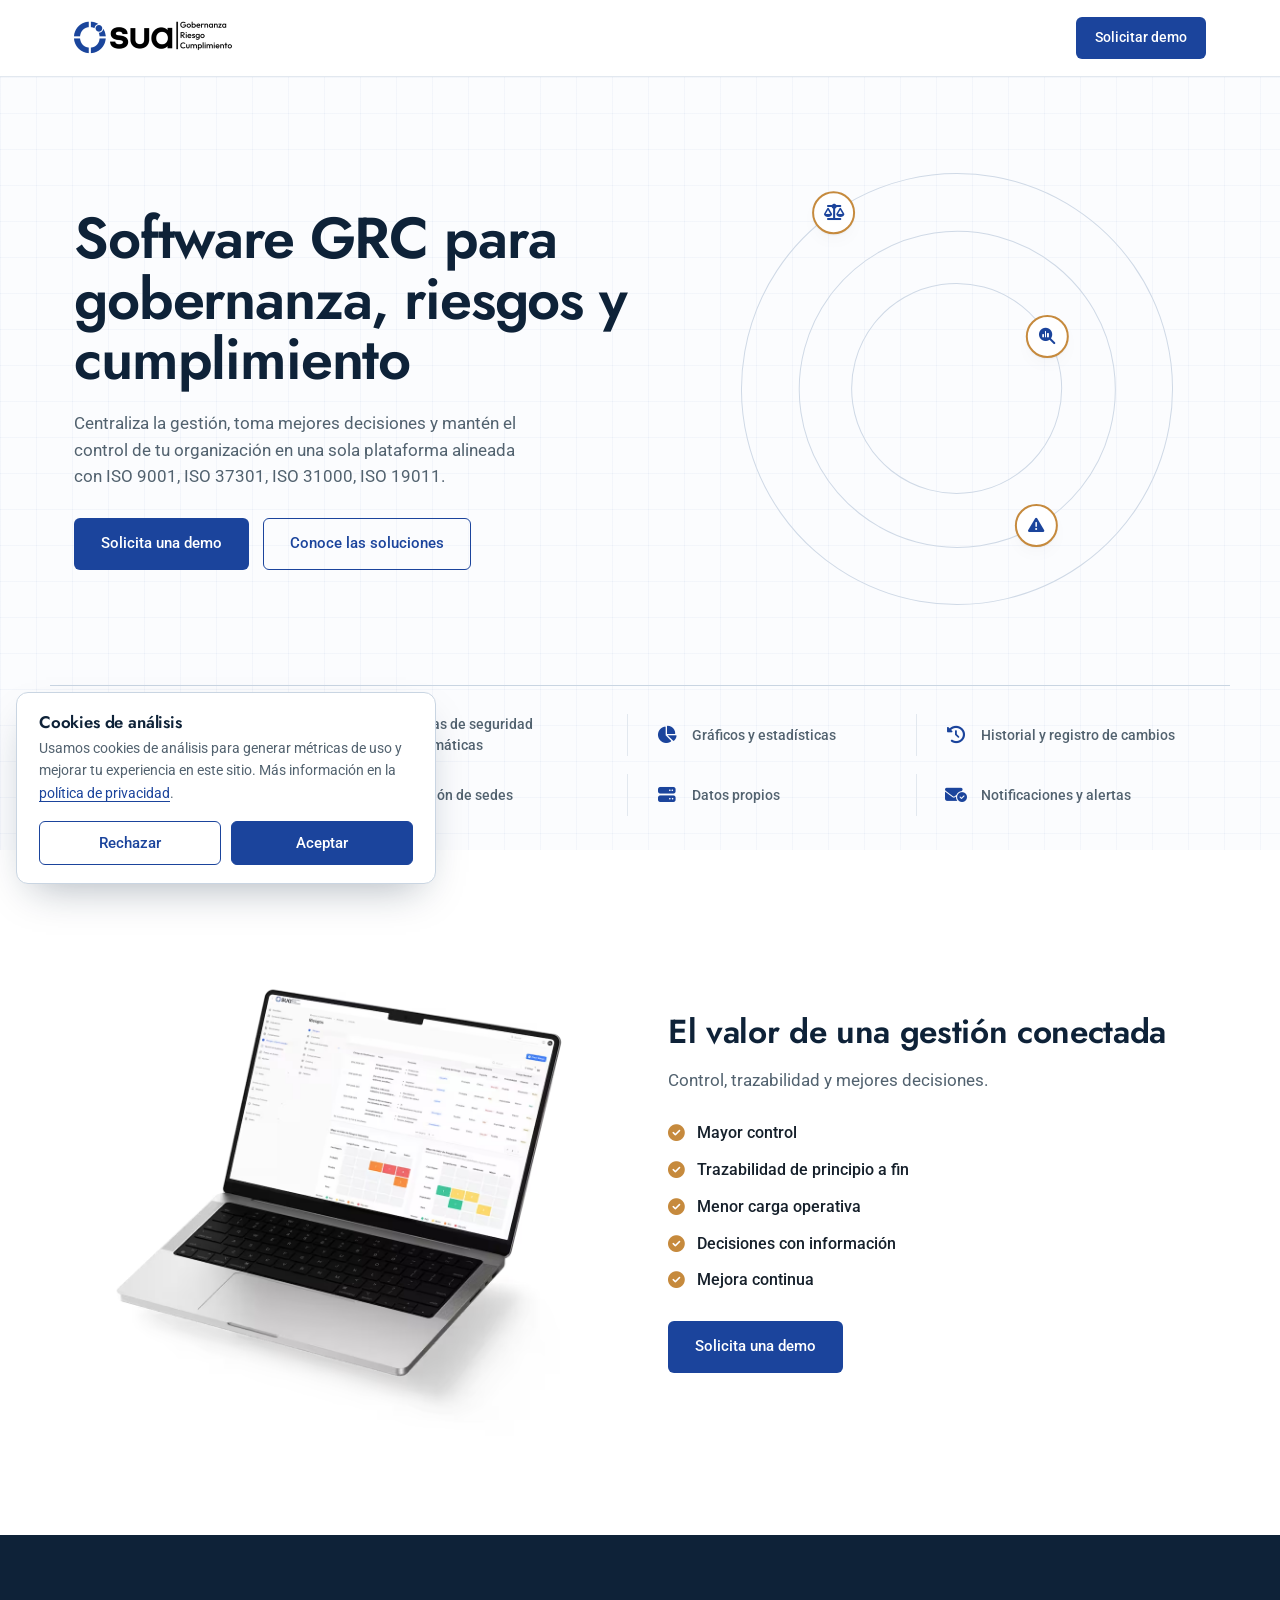
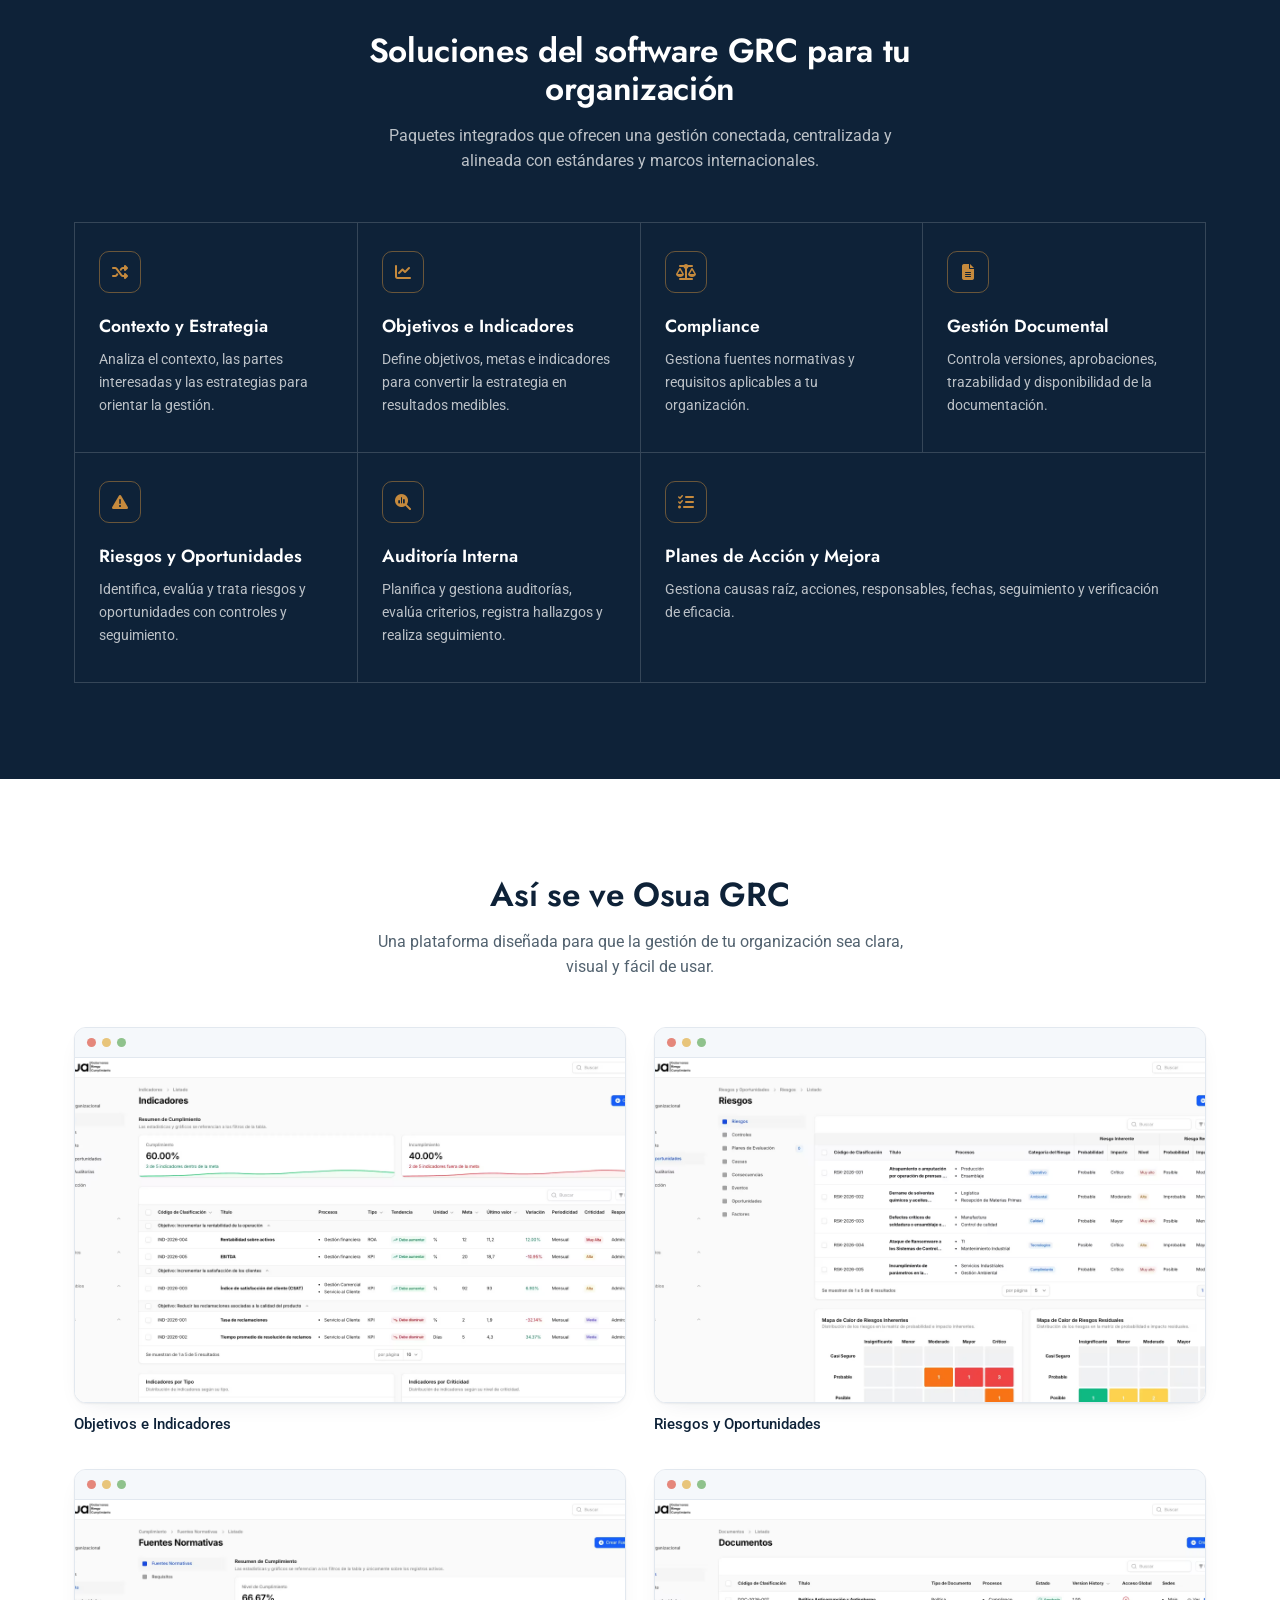
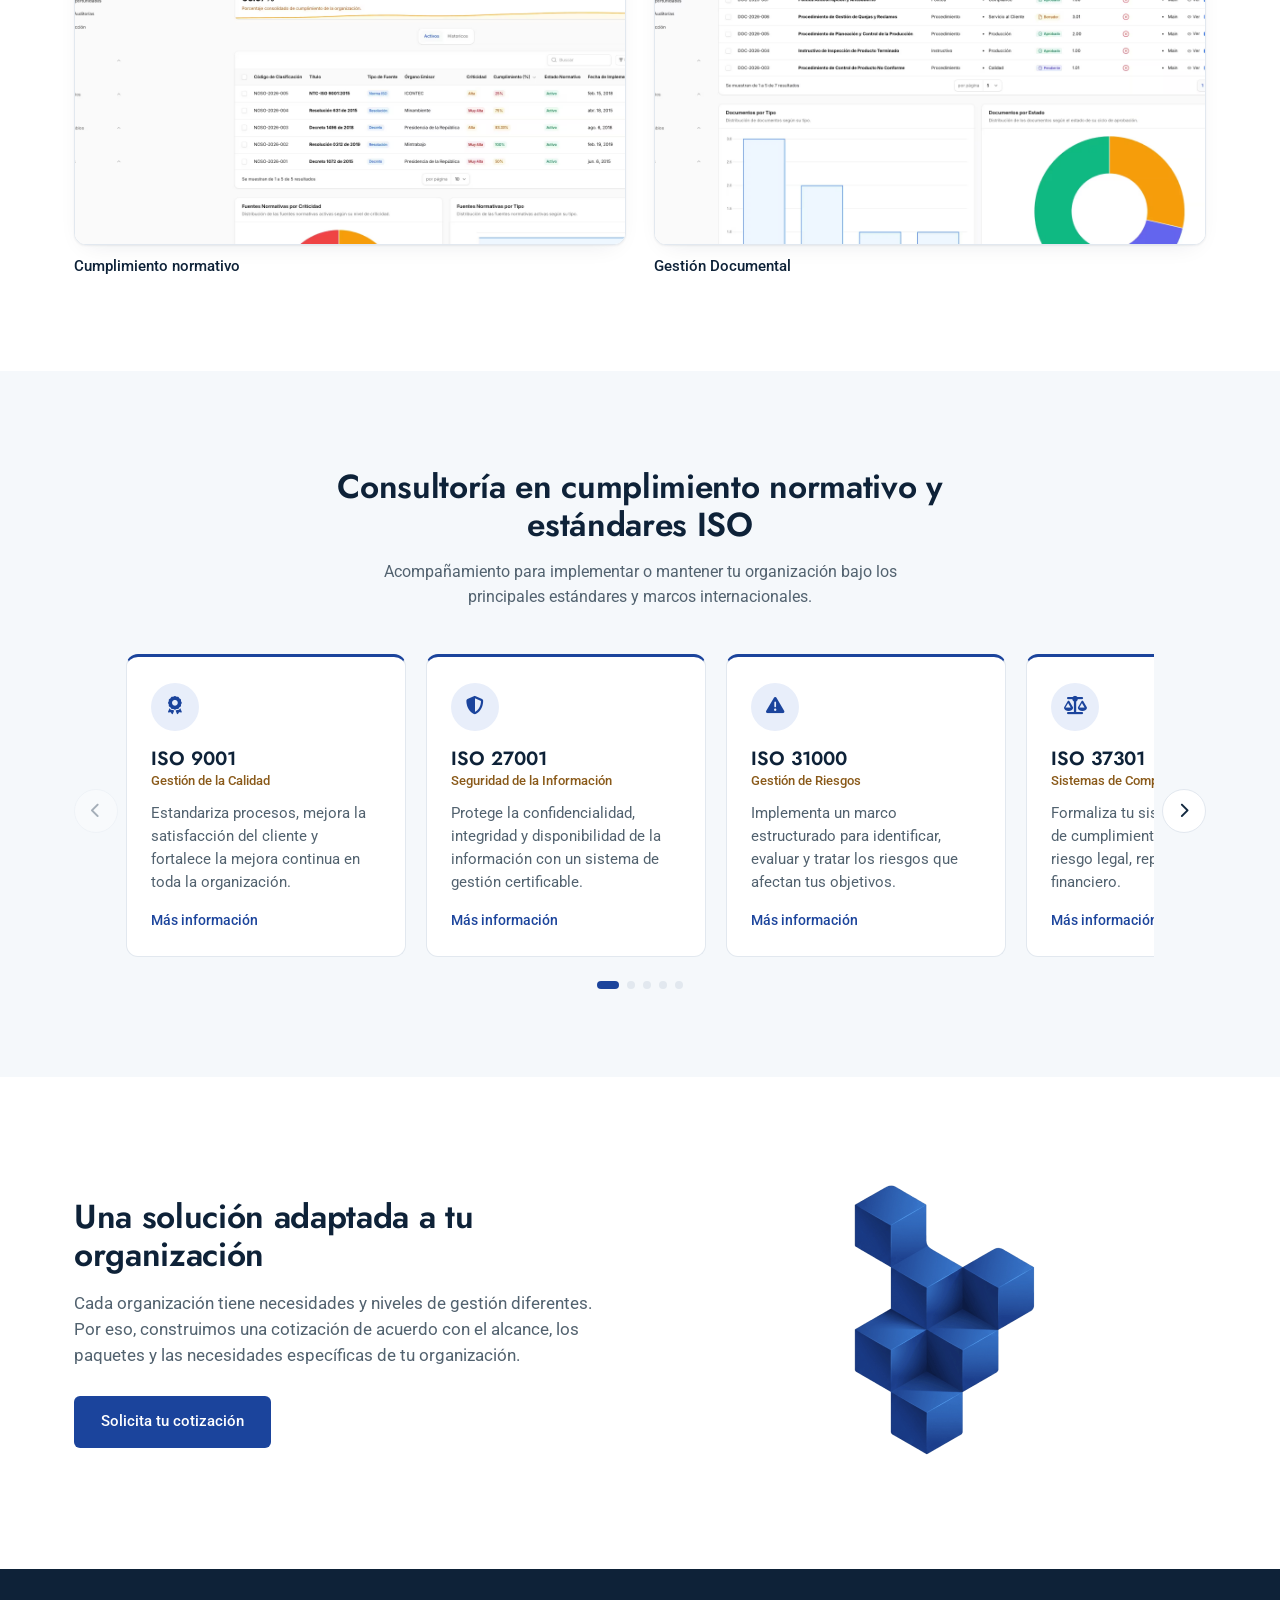
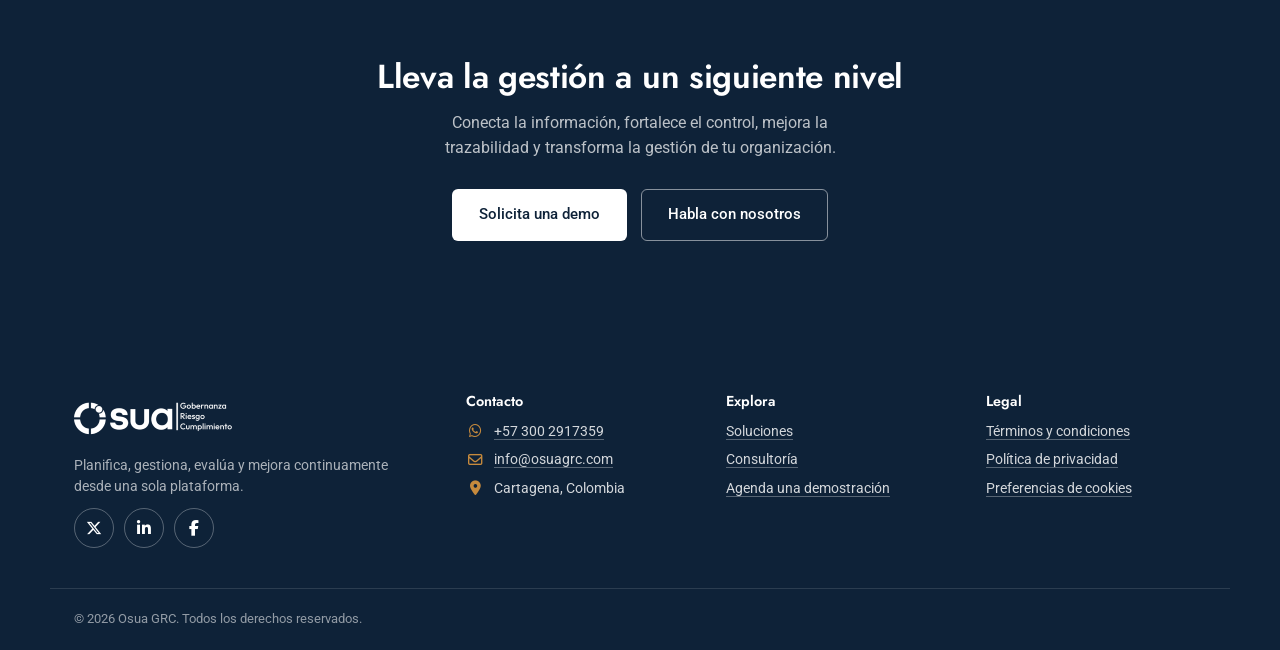
==== commit 95cac301: "feat: Implementación de la gestión del consentimiento de cookies para Google Analytics - Se eliminó " ====
--- a/index.html
+++ b/index.html
@@ -93,14 +93,6 @@
 <link href="https://fonts.googleapis.com/css2?family=Jost:wght@500;600;700&family=Roboto:wght@400;500;700&display=swap" rel="stylesheet">
 <link rel="stylesheet" href="https://cdnjs.cloudflare.com/ajax/libs/font-awesome/6.5.2/css/all.min.css">
 <link rel="stylesheet" href="css/styles.min.css">
-<!-- Google tag (gtag.js) -->
-<script async src="https://www.googletagmanager.com/gtag/js?id=G-771WNQEZC4"></script>
-<script>
-  window.dataLayer = window.dataLayer || [];
-  function gtag(){dataLayer.push(arguments);}
-  gtag('js', new Date());
-  gtag('config', 'G-771WNQEZC4');
-</script>
 </head>
 <body>
 <a class="skip-link" href="#contenido">Saltar al contenido</a>
@@ -494,6 +486,7 @@
       <h3>Legal</h3>
       <p><a href="terminos.html">Términos y condiciones</a></p>
       <p><a href="privacidad.html">Política de privacidad</a></p>
+      <p><button type="button" class="footer-link-btn" data-cookie-settings>Preferencias de cookies</button></p>
     </div>
   </div>
 
@@ -523,6 +516,7 @@
   <i class="fa-solid fa-arrow-up"></i>
 </button>
 
+<script src="js/consent.min.js" defer></script>
 <script src="js/script.min.js" defer></script>
 </body>
 </html>
--- a/css/styles.min.css
+++ b/css/styles.min.css
@@ -1 +1 @@
-:root{--navy-900:#0E2238;--navy-800:#12283F;--navy-700:#1B449C;--blue-500:#3A63C4;--blue-100:#E8EEFA;--gold-500:#C68A3D;--gold-100:#F7ECDA;--bg-soft:#F5F8FB;--bg-warm:#FBFCFE;--white:#FFFFFF;--ink:#16202B;--ink-soft:#52626F;--line:#E2E8EF;--line-strong:#C9D5E2;--font-display:'Jost','Roboto',-apple-system,BlinkMacSystemFont,'Segoe UI',sans-serif;--gold-700:#8A5A1A;--font:'Roboto',-apple-system,BlinkMacSystemFont,'Segoe UI',sans-serif;--radius-s:6px;--radius-m:12px;--radius-l:20px;--shadow-card:0 1px 2px rgba(14, 34, 56, 0.06),0 8px 24px -12px rgba(14, 34, 56, 0.12);--header-h:76px;--wrap:1180px}*,::after,::before{box-sizing:border-box}html{scroll-behavior:smooth;scroll-padding-top:var(--header-h)}@media (prefers-reduced-motion:reduce){html{scroll-behavior:auto}*{animation-duration:0s!important;animation-iteration-count:1!important;transition-duration:0s!important}}body{margin:0;font-family:var(--font);font-weight:400;color:var(--ink);background:var(--white);line-height:1.55;-webkit-font-smoothing:antialiased}h1,h2,h3,h4{font-family:var(--font-display);color:var(--navy-900);margin:0 0 .5em;line-height:1.15}h1{font-weight:600;font-size:clamp(2rem, 3.4vw, 2.75rem);letter-spacing:-.01em}h2{font-weight:600;font-size:clamp(1.6rem, 2.6vw, 2.1rem);letter-spacing:-.01em}h3{font-weight:600;font-size:1.2rem}p{margin:0 0 1em;color:var(--ink-soft);max-width:62ch}a{color:inherit;text-decoration:none}ul{list-style:none;margin:0;padding:0}img,svg{display:block;max-width:100%;height:auto}.wrap{width:100%;max-width:var(--wrap);margin:0 auto;padding:0 24px;position:relative;z-index:1}.section-mark{position:absolute;z-index:0;max-width:none;pointer-events:none;user-select:none;opacity:.07;width:clamp(260px,60vw,560px)}.section-mark--hero{top:clamp(-140px,-22vw,-60px);right:clamp(-140px,-22vw,-60px);width:clamp(300px,65vw,620px)}.section-mark--solutions{bottom:clamp(-160px,-24vw,-70px);left:clamp(-160px,-24vw,-70px);width:clamp(280px,62vw,540px);transform:rotate(-6deg)}.section-mark--cta{top:clamp(-140px,-22vw,-60px);right:clamp(-130px,-20vw,-50px);width:clamp(280px,60vw,520px);opacity:.09}.btn{display:inline-flex;align-items:center;justify-content:center;gap:8px;padding:13px 26px;border-radius:var(--radius-s);font-weight:500;font-size:.95rem;border:1.5px solid transparent;cursor:pointer;transition:background-color .15s ease,border-color .15s ease,color .15s ease,transform .1s ease}.btn:active{transform:translateY(1px)}.btn-primary{background:var(--navy-700);color:var(--white)}.btn-primary:hover{background:var(--blue-500)}.btn-ghost{background:0 0;color:var(--navy-700);border-color:var(--navy-700)}.btn-ghost:hover{background:var(--blue-100)}.btn-small{padding:9px 18px;font-size:.875rem}.btn-light{background:var(--white);color:var(--navy-900)}.btn-light:hover{background:var(--blue-100)}.btn:focus-visible,a:focus-visible,button:focus-visible,input:focus-visible{outline:2.5px solid var(--gold-500);outline-offset:2px}.site-header{position:sticky;top:0;z-index:100;background:rgba(255,255,255,.92);backdrop-filter:saturate(180%) blur(10px);border-bottom:1px solid var(--line)}.header-inner{height:var(--header-h);display:flex;align-items:center;justify-content:space-between;gap:24px}.brand{display:flex;align-items:center;color:var(--navy-900)}.logo-slot{display:inline-flex;align-items:center;height:52px;max-width:200px}.logo-slot--footer{height:52px}.logo-img{height:100%;width:auto;max-width:100%;object-fit:contain}.logo-slot--empty::after{content:attr(data-fallback);font-weight:700;font-size:1.2rem;color:var(--navy-900);white-space:nowrap}.logo-slot--footer.logo-slot--empty::after{color:var(--white)}.header-actions{display:flex;align-items:center;gap:14px}.split-section{padding:96px 0}.split-section--alt{background:var(--bg-soft)}.split-grid{display:grid;grid-template-columns:minmax(0,1fr) minmax(0,1fr);gap:56px;align-items:center}@media (max-width:900px){.split-grid{grid-template-columns:1fr}.split-grid__media{order:2}}.media-frame{display:flex;align-items:center;justify-content:center;width:100%}.media-frame__img{display:block;width:100%;height:auto}.media-frame__img--constrained{max-width:300px}.hero{background:linear-gradient(rgba(27,68,156,.035) 1px,transparent 1px),linear-gradient(90deg,rgba(27,68,156,.035) 1px,transparent 1px),var(--bg-warm);background-size:36px 36px,36px 36px,auto;padding-top:72px;position:relative;overflow:hidden}.hero-inner{display:grid;grid-template-columns:minmax(0,1fr) minmax(0,0.85fr);align-items:center;gap:48px;padding-bottom:56px}.hero-copy h1{margin-bottom:20px;font-size:clamp(2.3rem, 4.6vw, 3.6rem);line-height:1.05;letter-spacing:-.02em}.hero-lede{font-size:1.08rem;max-width:46ch}.hero-ctas{display:flex;gap:14px;margin-top:28px;flex-wrap:wrap}.hero-visual{display:flex;justify-content:center}.orbit{position:relative;width:100%;max-width:480px;aspect-ratio:1;container-type:inline-size}.orbit__mark{position:absolute;inset:0;margin:auto;width:30%;animation:mark-in 1.4s cubic-bezier(.2,.7,.2,1) both}.orbit__ring{position:absolute;inset:var(--inset);border:1.5px solid #cfd9e6;border-radius:50%;rotate:var(--start);animation:orbit-spin var(--dur) linear infinite}.orbit__ring--outer{--inset:5%;--dur:80s;--start:-35deg}.orbit__ring--mid{--inset:17%;--dur:56s;--start:150deg;animation-direction:reverse}.orbit__ring--inner{--inset:28%;--dur:36s;--start:60deg}.orbit__anchor{position:absolute;top:0;left:50%;width:0;height:0;rotate:calc(var(--start) * -1);animation:orbit-counter var(--dur) linear infinite;animation-direction:inherit}.orbit__node{position:absolute;transform:translate(-50%,-50%);display:flex;align-items:center;justify-content:center;width:38px;height:38px;width:clamp(30px,9cqw,46px);height:clamp(30px,9cqw,46px);background:var(--white);border:2px solid var(--gold-500);border-radius:50%;box-shadow:var(--shadow-card)}.orbit__node i{font-size:clamp(.8rem, 3.4cqw, 1.1rem);color:var(--navy-700)}@keyframes orbit-spin{to{transform:rotate(360deg)}}@keyframes orbit-counter{to{transform:rotate(-360deg)}}@keyframes mark-in{from{transform:rotate(-90deg);opacity:0}to{transform:none;opacity:1}}.feature-strip{border-top:1px solid var(--line-strong);padding:28px 24px 34px;display:grid;grid-template-columns:repeat(4,minmax(0,1fr));gap:18px 24px}.feature-strip li{display:grid;grid-template-columns:30px minmax(0,1fr);align-items:center;gap:10px;min-height:42px;padding-right:18px;border-right:1px solid var(--line)}.feature-strip li:nth-child(4n){border-right:none;padding-right:0}.feature-strip i{font-size:1.1rem;color:var(--navy-700);text-align:center}.feature-strip span{font-size:.85rem;font-weight:500;color:var(--ink-soft)}@media (max-width:720px){.feature-strip{grid-template-columns:repeat(2,minmax(0,1fr));gap:0 20px}.feature-strip li{border-right:none;border-bottom:1px solid var(--line);padding:14px 0}.feature-strip li:nth-last-child(-n+2){border-bottom:none}}@media (max-width:359px){.feature-strip{grid-template-columns:1fr}.feature-strip li:nth-last-child(2){border-bottom:1px solid var(--line)}}.split-grid__lede{font-size:1.05rem;margin-bottom:28px}.check-list{margin:20px 0 28px;display:flex;flex-direction:column;gap:12px}.check-list li{display:flex;align-items:center;gap:12px;font-weight:500;color:var(--ink)}.check-list i{color:var(--gold-500);font-size:1.05rem}.solutions{--cell-line:rgba(255, 255, 255, 0.16);padding:96px 0;background:var(--navy-900);color:var(--white);position:relative;overflow:hidden;overflow:clip}.solutions h2,.solutions h3{color:var(--white)}.section-head{max-width:640px;margin:0 auto 48px;text-align:center}.section-head p{margin:0 auto}.solutions .section-head p{color:rgba(255,255,255,.72)}.solutions-grid{display:grid;grid-template-columns:repeat(4,minmax(0,1fr));border-top:1px solid var(--cell-line);border-left:1px solid var(--cell-line)}.solution-module-card{min-height:230px;padding:28px 24px 30px;background:var(--navy-900);border-right:1px solid var(--cell-line);border-bottom:1px solid var(--cell-line);display:flex;flex-direction:column;align-items:flex-start}.solution-module-card:last-child{grid-column:span 2}.solution-module-icon{width:42px;height:42px;display:inline-flex;align-items:center;justify-content:center;margin-bottom:22px;border:1px solid rgba(198,138,61,.5);border-radius:10px;color:var(--gold-500)}.solution-module-card h3{margin:0 0 10px;font-size:1.1rem;line-height:1.3}.solution-module-card p{margin:0;font-size:.9rem;line-height:1.6;color:rgba(255,255,255,.72)}@media (max-width:980px){.solutions-grid{grid-template-columns:repeat(2,minmax(0,1fr))}.solution-module-card{min-height:200px}}@media (max-width:520px){.solutions{padding:72px 0}.solutions-grid{grid-template-columns:1fr}.solution-module-card{min-height:0;padding:24px 20px 26px}.solution-module-card:last-child{grid-column:auto}}.gallery{padding:96px 0;background:var(--white)}.gallery .section-head{margin-bottom:48px}.gallery-grid{display:grid;grid-template-columns:repeat(2,1fr);gap:36px 28px}.gallery-item{display:block;width:100%;padding:0;border:none;background:0 0;font-family:var(--font);text-align:left;cursor:pointer}.browser-frame{display:block;border-radius:var(--radius-m);overflow:hidden;border:1px solid var(--line);background:var(--white);box-shadow:var(--shadow-card);transition:transform .18s ease,box-shadow .18s ease}.gallery-item:hover .browser-frame{transform:translateY(-3px);box-shadow:0 16px 32px -14px rgba(14,34,56,.25)}.browser-bar{display:flex;align-items:center;gap:6px;padding:10px 12px;background:var(--bg-soft);border-bottom:1px solid var(--line)}.browser-dot{width:9px;height:9px;border-radius:50%;background:var(--line)}.browser-dot:first-child{background:#e5877b}.browser-dot:nth-child(2){background:#e8c57b}.browser-dot:nth-child(3){background:#8fc28c}.browser-body{display:block;position:relative;aspect-ratio:16/10;background:var(--white)}.browser-body img{width:100%;height:100%;object-fit:cover;object-position:top}.browser-body--empty{display:flex;align-items:center;justify-content:center;background:repeating-linear-gradient(135deg,var(--blue-100),var(--blue-100) 10px,var(--bg-soft) 10px,var(--bg-soft) 20px)}.browser-body--empty::before{content:'\f03e';font-family:'Font Awesome 6 Free';font-weight:900;font-size:1.6rem;color:var(--navy-700);opacity:.5}.gallery-caption{display:block;margin-top:12px;font-weight:500;font-size:.92rem;color:var(--navy-900)}@media (max-width:900px){.gallery-grid{grid-template-columns:repeat(2,1fr)}}@media (max-width:560px){.gallery-grid{grid-template-columns:1fr}}.lightbox{position:fixed;inset:0;background:rgba(14,34,56,.92);display:flex;align-items:center;justify-content:center;z-index:200;opacity:0;visibility:hidden;transition:opacity .2s ease;padding:24px}.lightbox.is-open{opacity:1;visibility:visible}.lightbox-figure{max-width:min(90vw,1000px);margin:0;text-align:center}.lightbox-figure img{max-width:100%;max-height:78vh;border-radius:var(--radius-m);margin:0 auto;box-shadow:0 20px 60px -20px rgba(0,0,0,.6)}.lightbox-figure figcaption{margin-top:16px;color:var(--white);font-weight:500;font-size:.95rem}.lightbox-arrow,.lightbox-close{position:fixed;border:none;background:rgba(255,255,255,.1);color:var(--white);border-radius:50%;cursor:pointer;display:flex;align-items:center;justify-content:center;transition:background-color .15s ease}.lightbox-arrow:hover,.lightbox-close:hover{background:rgba(255,255,255,.2)}.lightbox-close{top:24px;right:24px;width:44px;height:44px;font-size:1.1rem}.lightbox-arrow{top:50%;transform:translateY(-50%);width:52px;height:52px;font-size:1.2rem}.lightbox-arrow--prev{left:24px}.lightbox-arrow--next{right:24px}@media (max-width:640px){.lightbox-arrow{width:42px;height:42px}.lightbox-arrow--prev{left:10px}.lightbox-arrow--next{right:10px}.lightbox-close{top:14px;right:14px}}.consulting{padding:96px 0 88px;background:var(--bg-soft)}.consulting .section-head{margin-bottom:40px}.carousel{position:relative;display:flex;align-items:center;gap:8px;max-width:var(--wrap);margin:0 auto;padding:0 24px}.carousel-track{display:flex;gap:20px;overflow-x:auto;scroll-snap-type:x mandatory;scroll-behavior:smooth;padding:4px 2px 16px;margin:0;list-style:none;scrollbar-width:none;-ms-overflow-style:none}.carousel-track::-webkit-scrollbar{display:none}.carousel-slide{flex:0 0 280px;scroll-snap-align:start}.norm-card{position:relative;height:100%;display:flex;flex-direction:column;background:var(--white);border:1px solid var(--line);border-top:3px solid var(--navy-700);border-radius:var(--radius-m);padding:26px 24px 24px;transition:border-color .15s ease,box-shadow .15s ease}.norm-card:hover{border-color:var(--blue-500);border-top-color:var(--navy-700);box-shadow:var(--shadow-card)}.norm-card-icon{width:48px;height:48px;border-radius:50%;background:var(--blue-100);color:var(--navy-700);display:flex;align-items:center;justify-content:center;font-size:1.15rem;margin-bottom:16px}.norm-card h3{margin-bottom:2px}.norm-card-tag{font-size:.8rem;font-weight:500;color:var(--gold-700);margin-bottom:12px}.norm-card p:not(.norm-card-tag){font-size:.92rem;margin-bottom:16px;flex-grow:1}.norm-card-link{font-size:.88rem;font-weight:500;color:var(--navy-700);display:inline-flex;align-items:center;gap:6px;margin-top:auto}.norm-card-link i{font-size:.75rem;transition:transform .15s ease}.norm-card-link:hover{color:var(--blue-500)}.norm-card-link:hover i{transform:translateX(3px)}.carousel-arrow{flex:0 0 auto;width:44px;height:44px;border-radius:50%;border:1.5px solid var(--line);background:var(--white);color:var(--navy-800);font-size:.95rem;display:flex;align-items:center;justify-content:center;cursor:pointer;transition:border-color .15s ease,color .15s ease,opacity .15s ease}.carousel-arrow:hover{border-color:var(--navy-700);color:var(--navy-700)}.carousel-arrow:disabled{opacity:.35;cursor:default;pointer-events:none}.carousel-dots{display:flex;justify-content:center;gap:8px;margin-top:8px}.carousel-dots button{width:8px;height:8px;padding:0;border:none;border-radius:50%;background:var(--line);cursor:pointer}.carousel-dots button.is-active{background:var(--navy-700);width:22px;border-radius:4px;transition:width .2s ease}@media (max-width:640px){.carousel-arrow{display:none}.carousel{padding:0 20px}.carousel-slide{flex-basis:250px}}.cta-section{background:var(--navy-900);color:var(--white);padding:88px 0;position:relative;overflow:hidden}.cta-inner{max-width:640px;margin:0 auto;text-align:center}.cta-inner h2{color:var(--white)}.cta-inner p{color:rgba(255,255,255,.72);max-width:46ch;margin-left:auto;margin-right:auto}.cta-actions{display:flex;gap:14px;justify-content:center;margin-top:28px;flex-wrap:wrap}.btn-ghost--dark{color:var(--white);border-color:rgba(255,255,255,.5)}.btn-ghost--dark:hover{background:rgba(255,255,255,.08);border-color:var(--white)}.back-to-top{position:fixed;right:24px;bottom:24px;width:46px;height:46px;border-radius:50%;border:none;background:var(--navy-700);color:var(--white);font-size:1.05rem;display:flex;align-items:center;justify-content:center;cursor:pointer;box-shadow:0 6px 18px -6px rgba(14,34,56,.4);opacity:0;visibility:hidden;transform:translateY(10px);transition:opacity .2s ease,transform .2s ease,background-color .15s ease;z-index:90}.back-to-top.is-visible{opacity:1;visibility:visible;transform:translateY(0)}.back-to-top:hover{background:var(--blue-500)}@media (max-width:600px){.back-to-top{right:16px;bottom:16px;width:42px;height:42px}}.legal-page{padding:130px 0 100px}.legal-content{max-width:760px;margin:0 auto}.legal-updated{font-size:.85rem;font-weight:500;color:var(--ink-soft);margin-bottom:8px}.legal-content h1{margin-bottom:28px}.legal-content h2{font-size:1.25rem;margin-top:40px;margin-bottom:12px}.legal-content li,.legal-content p{max-width:none}.legal-content ul{margin:0 0 20px;padding-left:22px;list-style:disc}.legal-content li{margin-bottom:8px;color:var(--ink-soft)}.legal-content a{color:var(--navy-700);text-decoration:underline;text-underline-offset:2px}.legal-content a:hover{color:var(--blue-500)}@media (max-width:640px){.legal-page{padding:100px 0 72px}}.not-found{position:relative;overflow:hidden;background:var(--bg-soft);padding:130px 0;text-align:center;min-height:calc(100vh - var(--header-h) - 320px);display:flex;align-items:center}.not-found-inner{max-width:560px;margin:0 auto}.not-found-code{font-family:var(--font-display);font-weight:700;font-size:clamp(4rem, 12vw, 7rem);line-height:1;color:var(--navy-700);letter-spacing:-.02em;margin:0 0 8px}.not-found h1{margin-bottom:16px}.not-found p:not(.not-found-code){margin:0 auto 28px}.not-found-actions{display:flex;gap:14px;justify-content:center;flex-wrap:wrap}.section-mark--notfound{top:clamp(-140px,-22vw,-60px);left:clamp(-140px,-22vw,-60px);width:clamp(300px,65vw,620px)}@media (max-width:640px){.not-found{padding:90px 0}}.schedule{background:linear-gradient(rgba(27,68,156,.035) 1px,transparent 1px),linear-gradient(90deg,rgba(27,68,156,.035) 1px,transparent 1px),var(--bg-warm);background-size:36px 36px,36px 36px,auto;padding:130px 0 96px}.schedule-layout{display:grid;grid-template-columns:minmax(0,5fr) minmax(0,7fr);gap:64px;align-items:start}.schedule-copy h1{font-size:clamp(2rem, 4vw, 3rem);line-height:1.08;letter-spacing:-.02em;margin-bottom:18px}.schedule-copy>p{max-width:42ch;margin:0 0 28px}.schedule-facts{margin:0 0 32px;border-bottom:1px solid var(--line-strong)}.schedule-facts>div{display:grid;grid-template-columns:110px minmax(0,1fr);align-items:baseline;gap:16px;padding:14px 0;border-top:1px solid var(--line-strong)}.schedule-facts dt{font-size:.85rem;font-weight:500;color:var(--ink-soft)}.schedule-facts dd{margin:0;font-weight:500;color:var(--navy-900)}.schedule-embed{--embed-h:640px;background:var(--white);border:1px solid var(--line-strong);border-radius:var(--radius-m);box-shadow:var(--shadow-card);overflow:hidden}.schedule-embed iframe{display:block;width:100%;height:var(--embed-h);border:0}.schedule-note{max-width:none;margin:14px 0 0;font-size:.85rem;line-height:1.55;color:var(--ink-soft)}.schedule-note a{color:var(--navy-700);text-decoration:underline;text-underline-offset:2px}.schedule-note a:hover{color:var(--blue-500)}@media (max-width:980px){.schedule-layout{grid-template-columns:1fr;gap:40px}.schedule-copy>p{max-width:56ch}.schedule-embed{--embed-h:700px}}@media (max-width:640px){.schedule{padding:100px 0 72px}.schedule-facts>div{grid-template-columns:96px minmax(0,1fr);gap:12px}.schedule-embed{--embed-h:760px}.schedule-copy .btn{width:100%}}.site-footer{background:var(--navy-900);color:rgba(255,255,255,.82);padding-top:64px}.footer-inner{display:grid;grid-template-columns:1.6fr 1fr 1fr 1fr;gap:40px;padding-bottom:40px;border-bottom:1px solid rgba(255,255,255,.12)}.footer-brand{display:flex;flex-wrap:wrap;align-items:flex-start;gap:10px}.footer-brand span{font-weight:700;color:var(--white)}.footer-brand small{font-weight:400;color:rgba(255,255,255,.6);font-size:.7rem}.footer-brand p{flex-basis:100%;margin:0;font-size:.88rem;color:rgba(255,255,255,.65)}.footer-col h3{color:var(--white);font-size:.9rem;margin-bottom:12px}.footer-col p{margin-bottom:6px;font-size:.9rem;color:rgba(255,255,255,.82)}.footer-col a:hover{color:var(--gold-500)}.footer-col a{text-decoration:underline;text-decoration-color:rgba(255,255,255,0.3);text-underline-offset:3px}.footer-bottom{padding:20px 24px}.footer-bottom p{margin:0;font-size:.82rem;color:rgba(255,255,255,.55)}.footer-socials{display:flex;gap:10px}.footer-col .footer-item{display:flex;align-items:flex-start;gap:10px}.footer-item i{flex:0 0 18px;margin-top:.22em;text-align:center;font-size:.9rem;color:var(--gold-500)}.footer-social{display:inline-flex;align-items:center;justify-content:center;width:40px;height:40px;margin:0;border-radius:50%;border:1px solid rgba(255,255,255,.3);color:var(--white);font-size:1rem;text-decoration:none;transition:background-color .15s ease,border-color .15s ease,color .15s ease}.footer-col a.footer-social{text-decoration:none}.footer-col a.footer-social:hover,.footer-social:hover{background:var(--white);border-color:var(--white);color:var(--navy-900)}@media (max-width:780px){.footer-inner{grid-template-columns:1fr 1fr}}@media (max-width:480px){.footer-inner{grid-template-columns:1fr}}@media (max-width:900px){.hero-inner{grid-template-columns:1fr;padding-bottom:40px}.hero-visual{width:100%;max-width:360px;margin:8px auto 0}}.sr-only{position:absolute;width:1px;height:1px;margin:-1px;padding:0;overflow:hidden;clip:rect(0 0 0 0);white-space:nowrap;border:0}.skip-link{position:fixed;top:8px;left:8px;z-index:300;padding:10px 16px;border-radius:var(--radius-s);background:var(--navy-900);color:var(--white);font-weight:500;transform:translateY(-200%)}.skip-link:focus{transform:none}@media (max-width:520px){.cta-actions,.hero-ctas{flex-direction:column;align-items:stretch}.cta-actions .btn,.hero-ctas .btn{width:100%}}+:root{--navy-900:#0E2238;--navy-800:#12283F;--navy-700:#1B449C;--blue-500:#3A63C4;--blue-100:#E8EEFA;--gold-500:#C68A3D;--gold-100:#F7ECDA;--bg-soft:#F5F8FB;--bg-warm:#FBFCFE;--white:#FFFFFF;--ink:#16202B;--ink-soft:#52626F;--line:#E2E8EF;--line-strong:#C9D5E2;--font-display:'Jost','Roboto',-apple-system,BlinkMacSystemFont,'Segoe UI',sans-serif;--gold-700:#8A5A1A;--font:'Roboto',-apple-system,BlinkMacSystemFont,'Segoe UI',sans-serif;--radius-s:6px;--radius-m:12px;--radius-l:20px;--shadow-card:0 1px 2px rgba(14, 34, 56, 0.06),0 8px 24px -12px rgba(14, 34, 56, 0.12);--header-h:76px;--wrap:1180px}*,::after,::before{box-sizing:border-box}html{scroll-behavior:smooth;scroll-padding-top:var(--header-h)}@media (prefers-reduced-motion:reduce){html{scroll-behavior:auto}*{animation-duration:0s!important;animation-iteration-count:1!important;transition-duration:0s!important}}body{margin:0;font-family:var(--font);font-weight:400;color:var(--ink);background:var(--white);line-height:1.55;-webkit-font-smoothing:antialiased}h1,h2,h3,h4{font-family:var(--font-display);color:var(--navy-900);margin:0 0 .5em;line-height:1.15}h1{font-weight:600;font-size:clamp(2rem, 3.4vw, 2.75rem);letter-spacing:-.01em}h2{font-weight:600;font-size:clamp(1.6rem, 2.6vw, 2.1rem);letter-spacing:-.01em}h3{font-weight:600;font-size:1.2rem}p{margin:0 0 1em;color:var(--ink-soft);max-width:62ch}a{color:inherit;text-decoration:none}ul{list-style:none;margin:0;padding:0}img,svg{display:block;max-width:100%;height:auto}.wrap{width:100%;max-width:var(--wrap);margin:0 auto;padding:0 24px;position:relative;z-index:1}.section-mark{position:absolute;z-index:0;max-width:none;pointer-events:none;user-select:none;opacity:.07;width:clamp(260px,60vw,560px)}.section-mark--hero{top:clamp(-140px,-22vw,-60px);right:clamp(-140px,-22vw,-60px);width:clamp(300px,65vw,620px)}.section-mark--solutions{bottom:clamp(-160px,-24vw,-70px);left:clamp(-160px,-24vw,-70px);width:clamp(280px,62vw,540px);transform:rotate(-6deg)}.section-mark--cta{top:clamp(-140px,-22vw,-60px);right:clamp(-130px,-20vw,-50px);width:clamp(280px,60vw,520px);opacity:.09}.btn{display:inline-flex;align-items:center;justify-content:center;gap:8px;padding:13px 26px;border-radius:var(--radius-s);font-weight:500;font-size:.95rem;border:1.5px solid transparent;cursor:pointer;transition:background-color .15s ease,border-color .15s ease,color .15s ease,transform .1s ease}.btn:active{transform:translateY(1px)}.btn-primary{background:var(--navy-700);color:var(--white)}.btn-primary:hover{background:var(--blue-500)}.btn-ghost{background:0 0;color:var(--navy-700);border-color:var(--navy-700)}.btn-ghost:hover{background:var(--blue-100)}.btn-small{padding:9px 18px;font-size:.875rem}.btn-light{background:var(--white);color:var(--navy-900)}.btn-light:hover{background:var(--blue-100)}.btn:focus-visible,a:focus-visible,button:focus-visible,input:focus-visible{outline:2.5px solid var(--gold-500);outline-offset:2px}.site-header{position:sticky;top:0;z-index:100;background:rgba(255,255,255,.92);backdrop-filter:saturate(180%) blur(10px);border-bottom:1px solid var(--line)}.header-inner{height:var(--header-h);display:flex;align-items:center;justify-content:space-between;gap:24px}.brand{display:flex;align-items:center;color:var(--navy-900)}.logo-slot{display:inline-flex;align-items:center;height:52px;max-width:200px}.logo-slot--footer{height:52px}.logo-img{height:100%;width:auto;max-width:100%;object-fit:contain}.logo-slot--empty::after{content:attr(data-fallback);font-weight:700;font-size:1.2rem;color:var(--navy-900);white-space:nowrap}.logo-slot--footer.logo-slot--empty::after{color:var(--white)}.header-actions{display:flex;align-items:center;gap:14px}.split-section{padding:96px 0}.split-section--alt{background:var(--bg-soft)}.split-grid{display:grid;grid-template-columns:minmax(0,1fr) minmax(0,1fr);gap:56px;align-items:center}@media (max-width:900px){.split-grid{grid-template-columns:1fr}.split-grid__media{order:2}}.media-frame{display:flex;align-items:center;justify-content:center;width:100%}.media-frame__img{display:block;width:100%;height:auto}.media-frame__img--constrained{max-width:300px}.hero{background:linear-gradient(rgba(27,68,156,.035) 1px,transparent 1px),linear-gradient(90deg,rgba(27,68,156,.035) 1px,transparent 1px),var(--bg-warm);background-size:36px 36px,36px 36px,auto;padding-top:72px;position:relative;overflow:hidden}.hero-inner{display:grid;grid-template-columns:minmax(0,1fr) minmax(0,0.85fr);align-items:center;gap:48px;padding-bottom:56px}.hero-copy h1{margin-bottom:20px;font-size:clamp(2.3rem, 4.6vw, 3.6rem);line-height:1.05;letter-spacing:-.02em}.hero-lede{font-size:1.08rem;max-width:46ch}.hero-ctas{display:flex;gap:14px;margin-top:28px;flex-wrap:wrap}.hero-visual{display:flex;justify-content:center}.orbit{position:relative;width:100%;max-width:480px;aspect-ratio:1;container-type:inline-size}.orbit__mark{position:absolute;inset:0;margin:auto;width:30%;animation:mark-in 1.4s cubic-bezier(.2,.7,.2,1) both}.orbit__ring{position:absolute;inset:var(--inset);border:1.5px solid #cfd9e6;border-radius:50%;rotate:var(--start);animation:orbit-spin var(--dur) linear infinite}.orbit__ring--outer{--inset:5%;--dur:80s;--start:-35deg}.orbit__ring--mid{--inset:17%;--dur:56s;--start:150deg;animation-direction:reverse}.orbit__ring--inner{--inset:28%;--dur:36s;--start:60deg}.orbit__anchor{position:absolute;top:0;left:50%;width:0;height:0;rotate:calc(var(--start) * -1);animation:orbit-counter var(--dur) linear infinite;animation-direction:inherit}.orbit__node{position:absolute;transform:translate(-50%,-50%);display:flex;align-items:center;justify-content:center;width:38px;height:38px;width:clamp(30px,9cqw,46px);height:clamp(30px,9cqw,46px);background:var(--white);border:2px solid var(--gold-500);border-radius:50%;box-shadow:var(--shadow-card)}.orbit__node i{font-size:clamp(.8rem, 3.4cqw, 1.1rem);color:var(--navy-700)}@keyframes orbit-spin{to{transform:rotate(360deg)}}@keyframes orbit-counter{to{transform:rotate(-360deg)}}@keyframes mark-in{from{transform:rotate(-90deg);opacity:0}to{transform:none;opacity:1}}.feature-strip{border-top:1px solid var(--line-strong);padding:28px 24px 34px;display:grid;grid-template-columns:repeat(4,minmax(0,1fr));gap:18px 24px}.feature-strip li{display:grid;grid-template-columns:30px minmax(0,1fr);align-items:center;gap:10px;min-height:42px;padding-right:18px;border-right:1px solid var(--line)}.feature-strip li:nth-child(4n){border-right:none;padding-right:0}.feature-strip i{font-size:1.1rem;color:var(--navy-700);text-align:center}.feature-strip span{font-size:.85rem;font-weight:500;color:var(--ink-soft)}@media (max-width:720px){.feature-strip{grid-template-columns:repeat(2,minmax(0,1fr));gap:0 20px}.feature-strip li{border-right:none;border-bottom:1px solid var(--line);padding:14px 0}.feature-strip li:nth-last-child(-n+2){border-bottom:none}}@media (max-width:359px){.feature-strip{grid-template-columns:1fr}.feature-strip li:nth-last-child(2){border-bottom:1px solid var(--line)}}.split-grid__lede{font-size:1.05rem;margin-bottom:28px}.check-list{margin:20px 0 28px;display:flex;flex-direction:column;gap:12px}.check-list li{display:flex;align-items:center;gap:12px;font-weight:500;color:var(--ink)}.check-list i{color:var(--gold-500);font-size:1.05rem}.solutions{--cell-line:rgba(255, 255, 255, 0.16);padding:96px 0;background:var(--navy-900);color:var(--white);position:relative;overflow:hidden;overflow:clip}.solutions h2,.solutions h3{color:var(--white)}.section-head{max-width:640px;margin:0 auto 48px;text-align:center}.section-head p{margin:0 auto}.solutions .section-head p{color:rgba(255,255,255,.72)}.solutions-grid{display:grid;grid-template-columns:repeat(4,minmax(0,1fr));border-top:1px solid var(--cell-line);border-left:1px solid var(--cell-line)}.solution-module-card{min-height:230px;padding:28px 24px 30px;background:var(--navy-900);border-right:1px solid var(--cell-line);border-bottom:1px solid var(--cell-line);display:flex;flex-direction:column;align-items:flex-start}.solution-module-card:last-child{grid-column:span 2}.solution-module-icon{width:42px;height:42px;display:inline-flex;align-items:center;justify-content:center;margin-bottom:22px;border:1px solid rgba(198,138,61,.5);border-radius:10px;color:var(--gold-500)}.solution-module-card h3{margin:0 0 10px;font-size:1.1rem;line-height:1.3}.solution-module-card p{margin:0;font-size:.9rem;line-height:1.6;color:rgba(255,255,255,.72)}@media (max-width:980px){.solutions-grid{grid-template-columns:repeat(2,minmax(0,1fr))}.solution-module-card{min-height:200px}}@media (max-width:520px){.solutions{padding:72px 0}.solutions-grid{grid-template-columns:1fr}.solution-module-card{min-height:0;padding:24px 20px 26px}.solution-module-card:last-child{grid-column:auto}}.gallery{padding:96px 0;background:var(--white)}.gallery .section-head{margin-bottom:48px}.gallery-grid{display:grid;grid-template-columns:repeat(2,1fr);gap:36px 28px}.gallery-item{display:block;width:100%;padding:0;border:none;background:0 0;font-family:var(--font);text-align:left;cursor:pointer}.browser-frame{display:block;border-radius:var(--radius-m);overflow:hidden;border:1px solid var(--line);background:var(--white);box-shadow:var(--shadow-card);transition:transform .18s ease,box-shadow .18s ease}.gallery-item:hover .browser-frame{transform:translateY(-3px);box-shadow:0 16px 32px -14px rgba(14,34,56,.25)}.browser-bar{display:flex;align-items:center;gap:6px;padding:10px 12px;background:var(--bg-soft);border-bottom:1px solid var(--line)}.browser-dot{width:9px;height:9px;border-radius:50%;background:var(--line)}.browser-dot:first-child{background:#e5877b}.browser-dot:nth-child(2){background:#e8c57b}.browser-dot:nth-child(3){background:#8fc28c}.browser-body{display:block;position:relative;aspect-ratio:16/10;background:var(--white)}.browser-body img{width:100%;height:100%;object-fit:cover;object-position:top}.browser-body--empty{display:flex;align-items:center;justify-content:center;background:repeating-linear-gradient(135deg,var(--blue-100),var(--blue-100) 10px,var(--bg-soft) 10px,var(--bg-soft) 20px)}.browser-body--empty::before{content:'\f03e';font-family:'Font Awesome 6 Free';font-weight:900;font-size:1.6rem;color:var(--navy-700);opacity:.5}.gallery-caption{display:block;margin-top:12px;font-weight:500;font-size:.92rem;color:var(--navy-900)}@media (max-width:900px){.gallery-grid{grid-template-columns:repeat(2,1fr)}}@media (max-width:560px){.gallery-grid{grid-template-columns:1fr}}.lightbox{position:fixed;inset:0;background:rgba(14,34,56,.92);display:flex;align-items:center;justify-content:center;z-index:200;opacity:0;visibility:hidden;transition:opacity .2s ease;padding:24px}.lightbox.is-open{opacity:1;visibility:visible}.lightbox-figure{max-width:min(90vw,1000px);margin:0;text-align:center}.lightbox-figure img{max-width:100%;max-height:78vh;border-radius:var(--radius-m);margin:0 auto;box-shadow:0 20px 60px -20px rgba(0,0,0,.6)}.lightbox-figure figcaption{margin-top:16px;color:var(--white);font-weight:500;font-size:.95rem}.lightbox-arrow,.lightbox-close{position:fixed;border:none;background:rgba(255,255,255,.1);color:var(--white);border-radius:50%;cursor:pointer;display:flex;align-items:center;justify-content:center;transition:background-color .15s ease}.lightbox-arrow:hover,.lightbox-close:hover{background:rgba(255,255,255,.2)}.lightbox-close{top:24px;right:24px;width:44px;height:44px;font-size:1.1rem}.lightbox-arrow{top:50%;transform:translateY(-50%);width:52px;height:52px;font-size:1.2rem}.lightbox-arrow--prev{left:24px}.lightbox-arrow--next{right:24px}@media (max-width:640px){.lightbox-arrow{width:42px;height:42px}.lightbox-arrow--prev{left:10px}.lightbox-arrow--next{right:10px}.lightbox-close{top:14px;right:14px}}.consulting{padding:96px 0 88px;background:var(--bg-soft)}.consulting .section-head{margin-bottom:40px}.carousel{position:relative;display:flex;align-items:center;gap:8px;max-width:var(--wrap);margin:0 auto;padding:0 24px}.carousel-track{display:flex;gap:20px;overflow-x:auto;scroll-snap-type:x mandatory;scroll-behavior:smooth;padding:4px 2px 16px;margin:0;list-style:none;scrollbar-width:none;-ms-overflow-style:none}.carousel-track::-webkit-scrollbar{display:none}.carousel-slide{flex:0 0 280px;scroll-snap-align:start}.norm-card{position:relative;height:100%;display:flex;flex-direction:column;background:var(--white);border:1px solid var(--line);border-top:3px solid var(--navy-700);border-radius:var(--radius-m);padding:26px 24px 24px;transition:border-color .15s ease,box-shadow .15s ease}.norm-card:hover{border-color:var(--blue-500);border-top-color:var(--navy-700);box-shadow:var(--shadow-card)}.norm-card-icon{width:48px;height:48px;border-radius:50%;background:var(--blue-100);color:var(--navy-700);display:flex;align-items:center;justify-content:center;font-size:1.15rem;margin-bottom:16px}.norm-card h3{margin-bottom:2px}.norm-card-tag{font-size:.8rem;font-weight:500;color:var(--gold-700);margin-bottom:12px}.norm-card p:not(.norm-card-tag){font-size:.92rem;margin-bottom:16px;flex-grow:1}.norm-card-link{font-size:.88rem;font-weight:500;color:var(--navy-700);display:inline-flex;align-items:center;gap:6px;margin-top:auto}.norm-card-link i{font-size:.75rem;transition:transform .15s ease}.norm-card-link:hover{color:var(--blue-500)}.norm-card-link:hover i{transform:translateX(3px)}.carousel-arrow{flex:0 0 auto;width:44px;height:44px;border-radius:50%;border:1.5px solid var(--line);background:var(--white);color:var(--navy-800);font-size:.95rem;display:flex;align-items:center;justify-content:center;cursor:pointer;transition:border-color .15s ease,color .15s ease,opacity .15s ease}.carousel-arrow:hover{border-color:var(--navy-700);color:var(--navy-700)}.carousel-arrow:disabled{opacity:.35;cursor:default;pointer-events:none}.carousel-dots{display:flex;justify-content:center;gap:8px;margin-top:8px}.carousel-dots button{width:8px;height:8px;padding:0;border:none;border-radius:50%;background:var(--line);cursor:pointer}.carousel-dots button.is-active{background:var(--navy-700);width:22px;border-radius:4px;transition:width .2s ease}@media (max-width:640px){.carousel-arrow{display:none}.carousel{padding:0 20px}.carousel-slide{flex-basis:250px}}.cta-section{background:var(--navy-900);color:var(--white);padding:88px 0;position:relative;overflow:hidden}.cta-inner{max-width:640px;margin:0 auto;text-align:center}.cta-inner h2{color:var(--white)}.cta-inner p{color:rgba(255,255,255,.72);max-width:46ch;margin-left:auto;margin-right:auto}.cta-actions{display:flex;gap:14px;justify-content:center;margin-top:28px;flex-wrap:wrap}.btn-ghost--dark{color:var(--white);border-color:rgba(255,255,255,.5)}.btn-ghost--dark:hover{background:rgba(255,255,255,.08);border-color:var(--white)}.back-to-top{position:fixed;right:24px;bottom:24px;width:46px;height:46px;border-radius:50%;border:none;background:var(--navy-700);color:var(--white);font-size:1.05rem;display:flex;align-items:center;justify-content:center;cursor:pointer;box-shadow:0 6px 18px -6px rgba(14,34,56,.4);opacity:0;visibility:hidden;transform:translateY(10px);transition:opacity .2s ease,transform .2s ease,background-color .15s ease;z-index:90}.back-to-top.is-visible{opacity:1;visibility:visible;transform:translateY(0)}.back-to-top:hover{background:var(--blue-500)}@media (max-width:600px){.back-to-top{right:16px;bottom:16px;width:42px;height:42px}}.legal-page{padding:130px 0 100px}.legal-content{max-width:760px;margin:0 auto}.legal-updated{font-size:.85rem;font-weight:500;color:var(--ink-soft);margin-bottom:8px}.legal-content h1{margin-bottom:28px}.legal-content h2{font-size:1.25rem;margin-top:40px;margin-bottom:12px}.legal-content li,.legal-content p{max-width:none}.legal-content ul{margin:0 0 20px;padding-left:22px;list-style:disc}.legal-content li{margin-bottom:8px;color:var(--ink-soft)}.legal-content a{color:var(--navy-700);text-decoration:underline;text-underline-offset:2px}.legal-content a:hover{color:var(--blue-500)}@media (max-width:640px){.legal-page{padding:100px 0 72px}}.not-found{position:relative;overflow:hidden;background:var(--bg-soft);padding:130px 0;text-align:center;min-height:calc(100vh - var(--header-h) - 320px);display:flex;align-items:center}.not-found-inner{max-width:560px;margin:0 auto}.not-found-code{font-family:var(--font-display);font-weight:700;font-size:clamp(4rem, 12vw, 7rem);line-height:1;color:var(--navy-700);letter-spacing:-.02em;margin:0 0 8px}.not-found h1{margin-bottom:16px}.not-found p:not(.not-found-code){margin:0 auto 28px}.not-found-actions{display:flex;gap:14px;justify-content:center;flex-wrap:wrap}.section-mark--notfound{top:clamp(-140px,-22vw,-60px);left:clamp(-140px,-22vw,-60px);width:clamp(300px,65vw,620px)}@media (max-width:640px){.not-found{padding:90px 0}}.schedule{background:linear-gradient(rgba(27,68,156,.035) 1px,transparent 1px),linear-gradient(90deg,rgba(27,68,156,.035) 1px,transparent 1px),var(--bg-warm);background-size:36px 36px,36px 36px,auto;padding:130px 0 96px}.schedule-layout{display:grid;grid-template-columns:minmax(0,5fr) minmax(0,7fr);gap:64px;align-items:start}.schedule-copy h1{font-size:clamp(2rem, 4vw, 3rem);line-height:1.08;letter-spacing:-.02em;margin-bottom:18px}.schedule-copy>p{max-width:42ch;margin:0 0 28px}.schedule-facts{margin:0 0 32px;border-bottom:1px solid var(--line-strong)}.schedule-facts>div{display:grid;grid-template-columns:110px minmax(0,1fr);align-items:baseline;gap:16px;padding:14px 0;border-top:1px solid var(--line-strong)}.schedule-facts dt{font-size:.85rem;font-weight:500;color:var(--ink-soft)}.schedule-facts dd{margin:0;font-weight:500;color:var(--navy-900)}.schedule-embed{--embed-h:640px;background:var(--white);border:1px solid var(--line-strong);border-radius:var(--radius-m);box-shadow:var(--shadow-card);overflow:hidden}.schedule-embed iframe{display:block;width:100%;height:var(--embed-h);border:0}.schedule-note{max-width:none;margin:14px 0 0;font-size:.85rem;line-height:1.55;color:var(--ink-soft)}.schedule-note a{color:var(--navy-700);text-decoration:underline;text-underline-offset:2px}.schedule-note a:hover{color:var(--blue-500)}@media (max-width:980px){.schedule-layout{grid-template-columns:1fr;gap:40px}.schedule-copy>p{max-width:56ch}.schedule-embed{--embed-h:700px}}@media (max-width:640px){.schedule{padding:100px 0 72px}.schedule-facts>div{grid-template-columns:96px minmax(0,1fr);gap:12px}.schedule-embed{--embed-h:760px}.schedule-copy .btn{width:100%}}.site-footer{background:var(--navy-900);color:rgba(255,255,255,.82);padding-top:64px}.footer-inner{display:grid;grid-template-columns:1.6fr 1fr 1fr 1fr;gap:40px;padding-bottom:40px;border-bottom:1px solid rgba(255,255,255,.12)}.footer-brand{display:flex;flex-wrap:wrap;align-items:flex-start;gap:10px}.footer-brand span{font-weight:700;color:var(--white)}.footer-brand small{font-weight:400;color:rgba(255,255,255,.6);font-size:.7rem}.footer-brand p{flex-basis:100%;margin:0;font-size:.88rem;color:rgba(255,255,255,.65)}.footer-col h3{color:var(--white);font-size:.9rem;margin-bottom:12px}.footer-col p{margin-bottom:6px;font-size:.9rem;color:rgba(255,255,255,.82)}.footer-col a:hover{color:var(--gold-500)}.footer-col a{text-decoration:underline;text-decoration-color:rgba(255,255,255,0.3);text-underline-offset:3px}.footer-bottom{padding:20px 24px}.footer-bottom p{margin:0;font-size:.82rem;color:rgba(255,255,255,.55)}.footer-socials{display:flex;gap:10px}.footer-col .footer-item{display:flex;align-items:flex-start;gap:10px}.footer-item i{flex:0 0 18px;margin-top:.22em;text-align:center;font-size:.9rem;color:var(--gold-500)}.footer-social{display:inline-flex;align-items:center;justify-content:center;width:40px;height:40px;margin:0;border-radius:50%;border:1px solid rgba(255,255,255,.3);color:var(--white);font-size:1rem;text-decoration:none;transition:background-color .15s ease,border-color .15s ease,color .15s ease}.footer-col a.footer-social{text-decoration:none}.footer-col a.footer-social:hover,.footer-social:hover{background:var(--white);border-color:var(--white);color:var(--navy-900)}@media (max-width:780px){.footer-inner{grid-template-columns:1fr 1fr}}@media (max-width:480px){.footer-inner{grid-template-columns:1fr}}.footer-col .footer-link-btn{padding:0;border:0;background:0 0;font:inherit;color:inherit;cursor:pointer;text-decoration:underline;text-decoration-color:rgba(255,255,255,0.3);text-underline-offset:3px}.footer-col .footer-link-btn:hover{color:var(--gold-500)}.cookie-banner{position:fixed;left:16px;bottom:16px;z-index:120;width:min(420px,calc(100vw - 32px));padding:20px 22px 18px;background:var(--white);color:var(--ink);border:1px solid var(--line-strong);border-radius:var(--radius-m);box-shadow:0 18px 40px -16px rgba(14,34,56,.35)}.cookie-banner__title{margin:0 0 6px;font-family:var(--font-display);font-size:1.05rem;font-weight:600;color:var(--navy-900)}.cookie-banner__text{margin:0 0 16px;font-size:.9rem;line-height:1.55;color:var(--ink-soft)}.cookie-banner__text a{color:var(--navy-700);text-decoration:underline;text-underline-offset:3px}.cookie-banner__actions{display:flex;gap:10px}.cookie-btn{flex:1 1 0;min-height:44px;padding:10px 16px;font:500 0.95rem var(--font);border-radius:var(--radius-s);cursor:pointer;border:1.5px solid var(--navy-700);transition:background-color .15s ease,color .15s ease}.cookie-btn--reject{background:var(--white);color:var(--navy-700)}.cookie-btn--reject:hover{background:var(--blue-100)}.cookie-btn--accept{background:var(--navy-700);color:var(--white)}.cookie-btn--accept:hover{background:var(--blue-500);border-color:var(--blue-500)}@media (max-width:480px){.cookie-banner{left:12px;right:12px;bottom:12px;width:auto;padding:18px 18px 16px}}@media (max-width:900px){.hero-inner{grid-template-columns:1fr;padding-bottom:40px}.hero-visual{width:100%;max-width:360px;margin:8px auto 0}}.sr-only{position:absolute;width:1px;height:1px;margin:-1px;padding:0;overflow:hidden;clip:rect(0 0 0 0);white-space:nowrap;border:0}.skip-link{position:fixed;top:8px;left:8px;z-index:300;padding:10px 16px;border-radius:var(--radius-s);background:var(--navy-900);color:var(--white);font-weight:500;transform:translateY(-200%)}.skip-link:focus{transform:none}@media (max-width:520px){.cta-actions,.hero-ctas{flex-direction:column;align-items:stretch}.cta-actions .btn,.hero-ctas .btn{width:100%}}
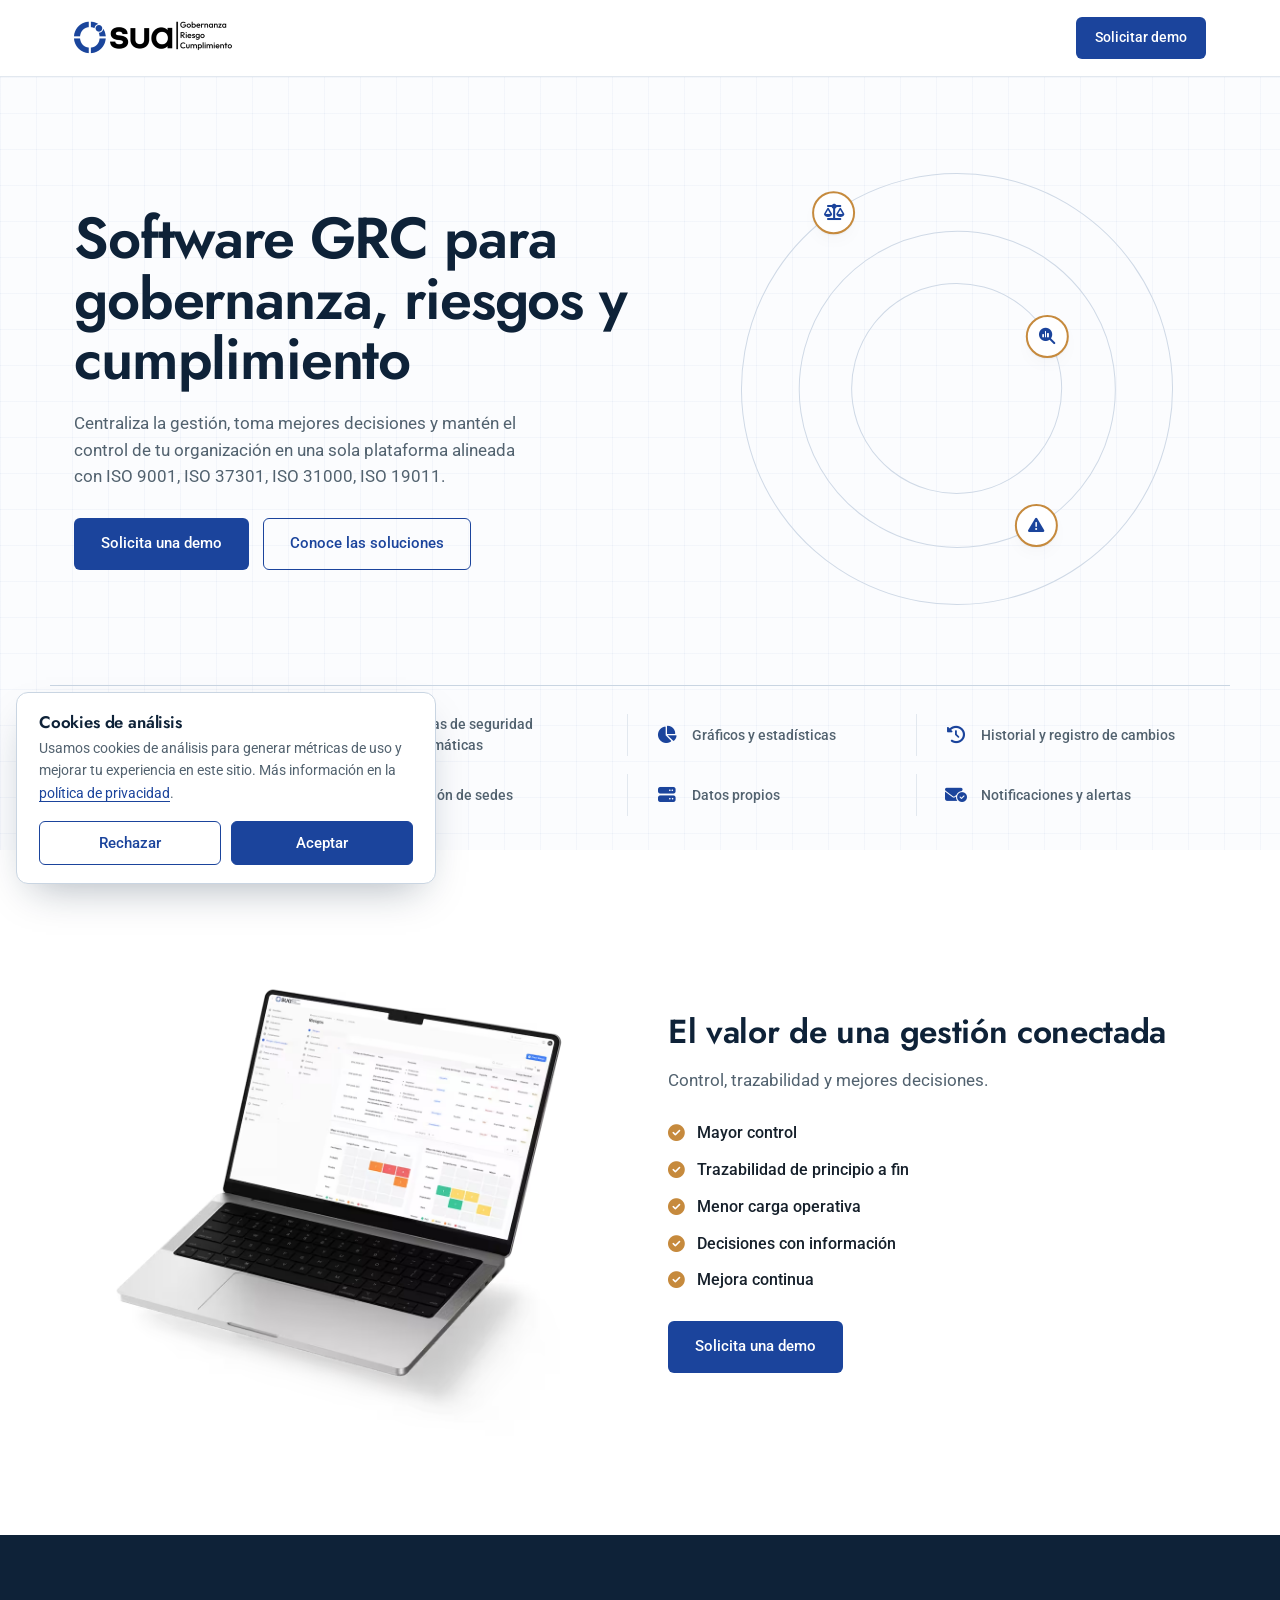
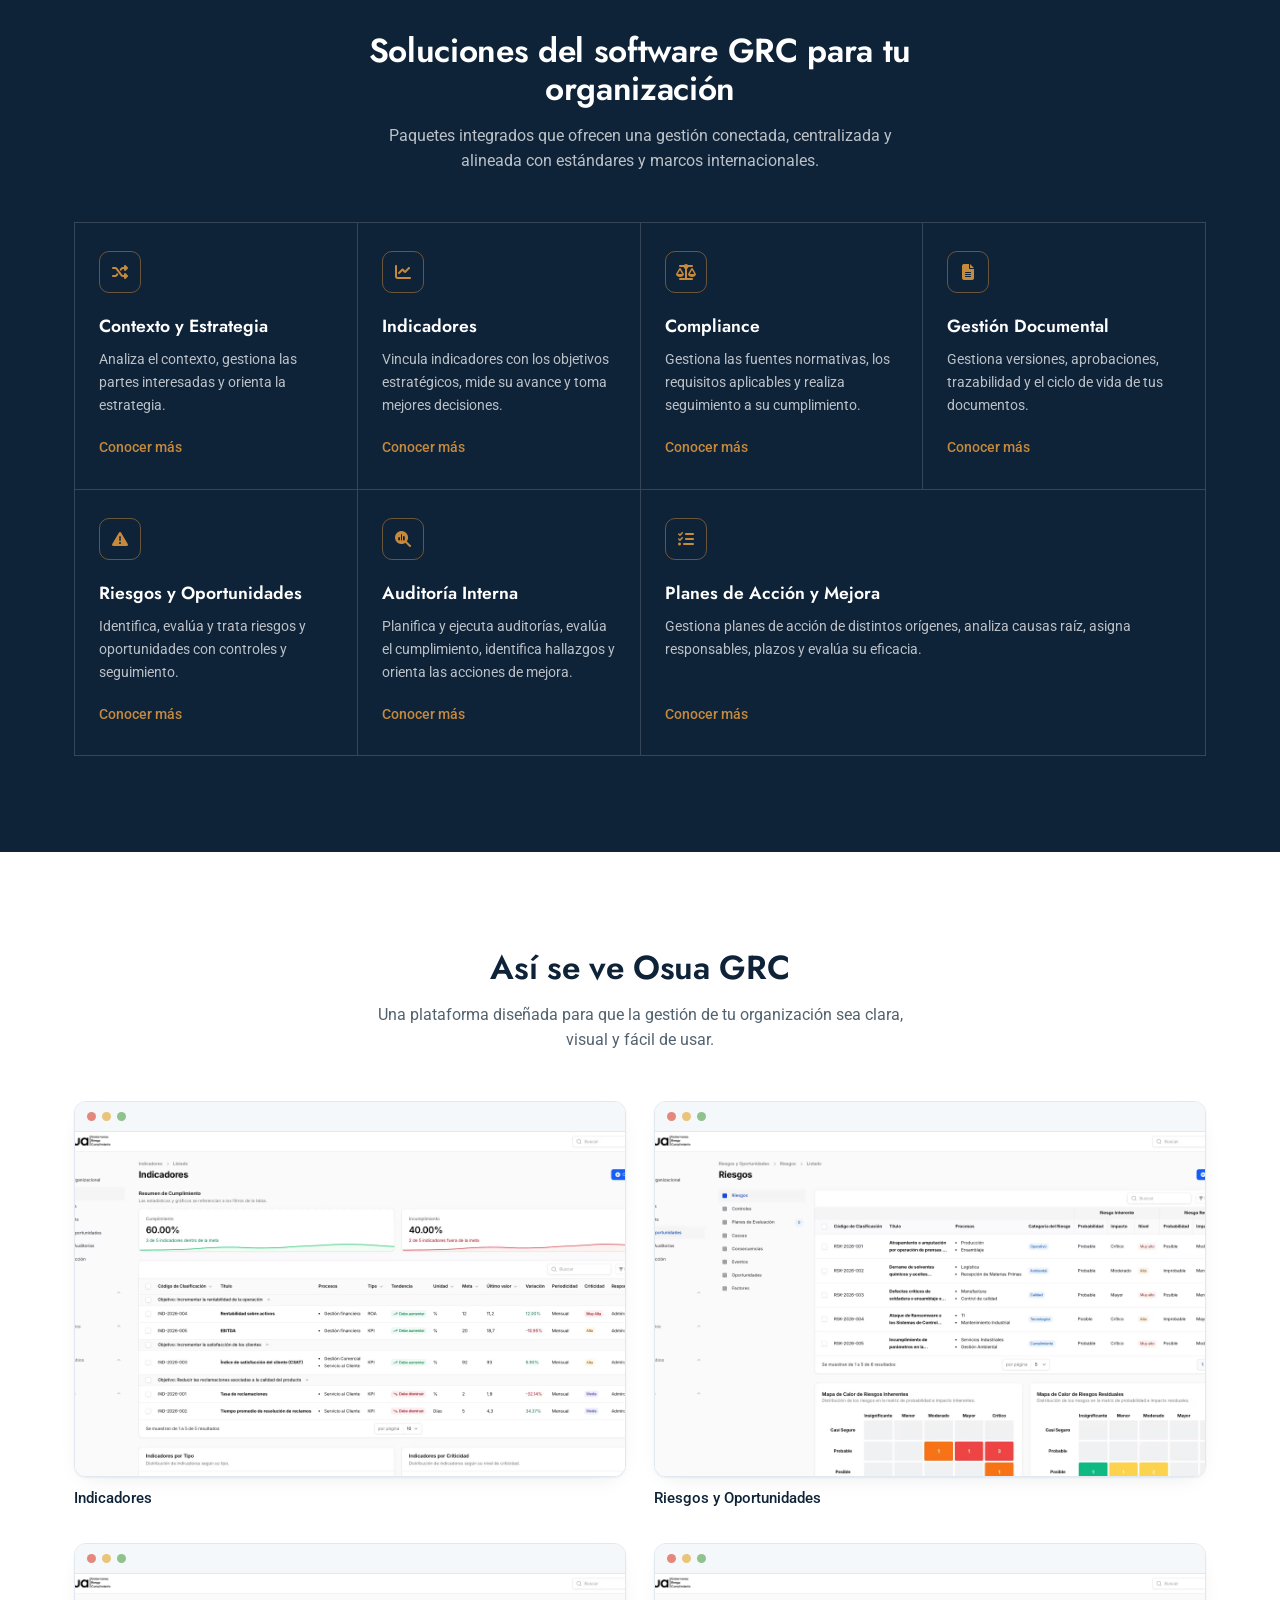
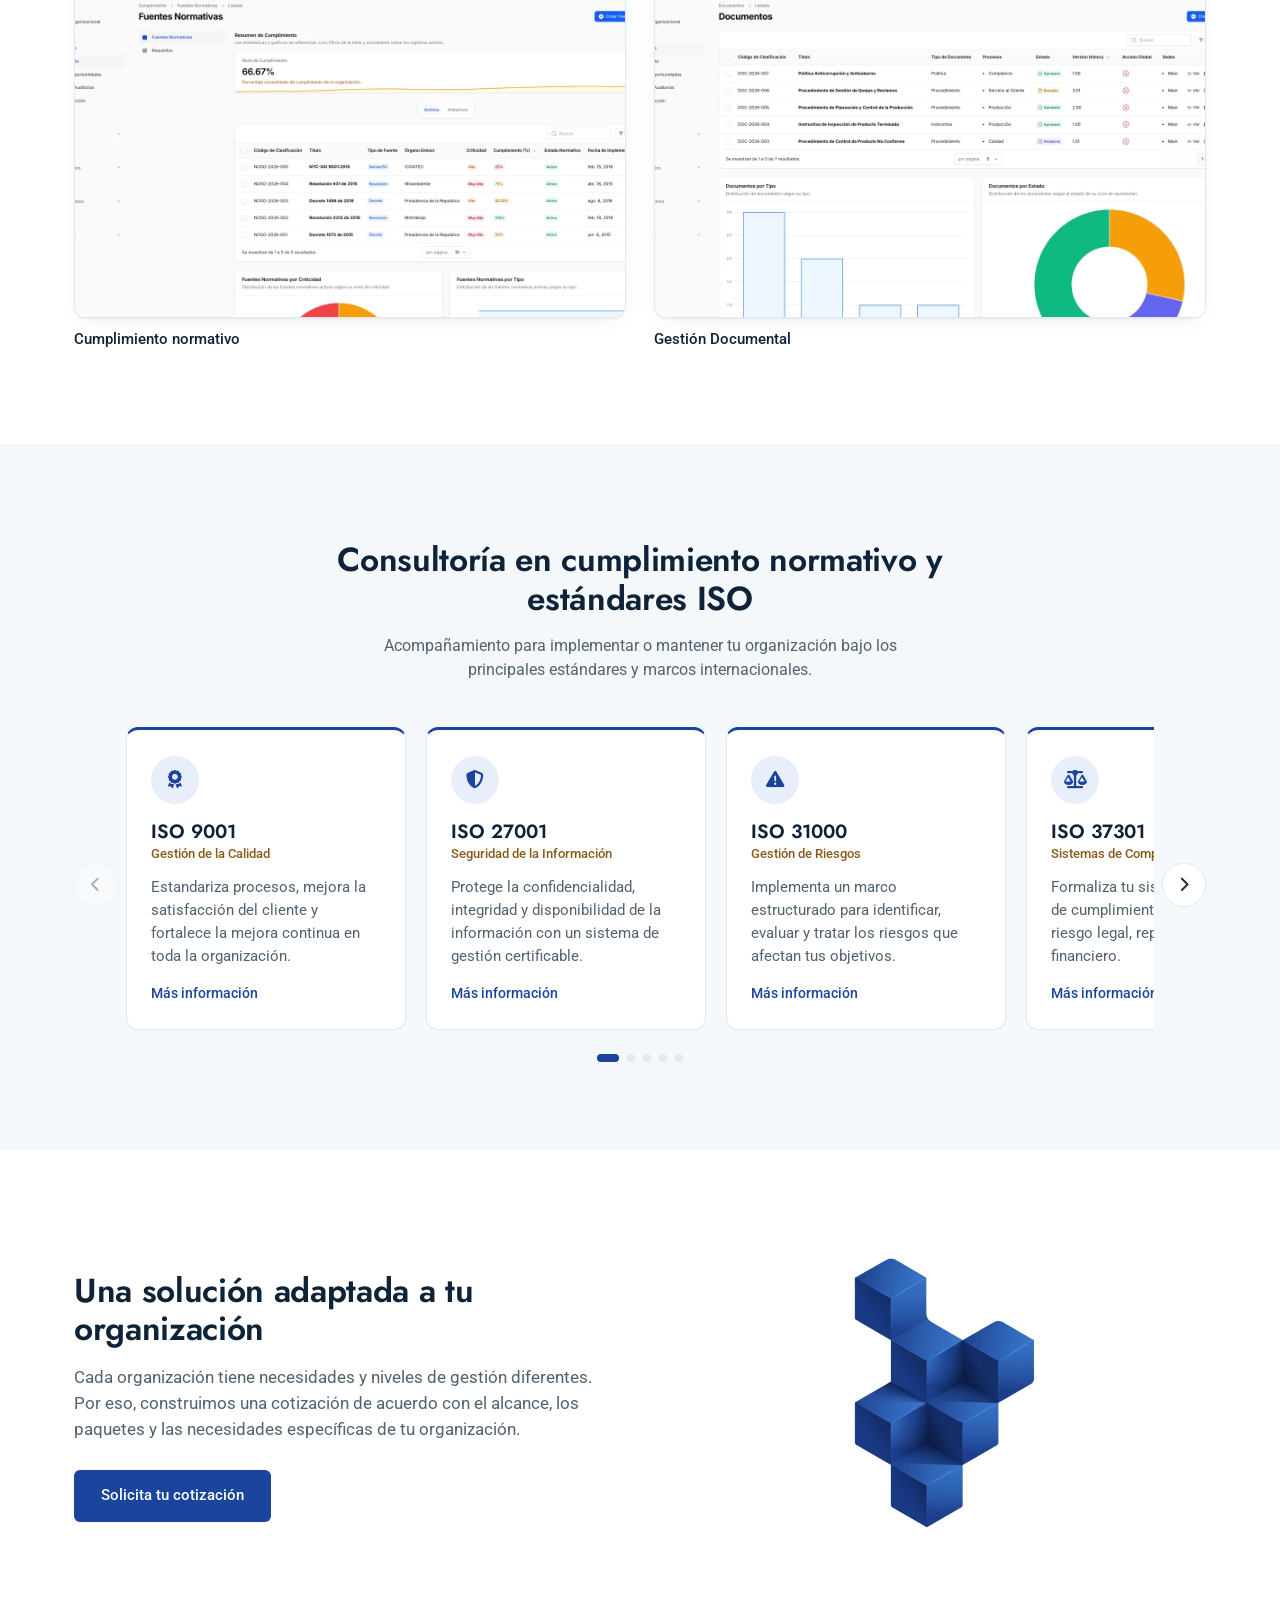
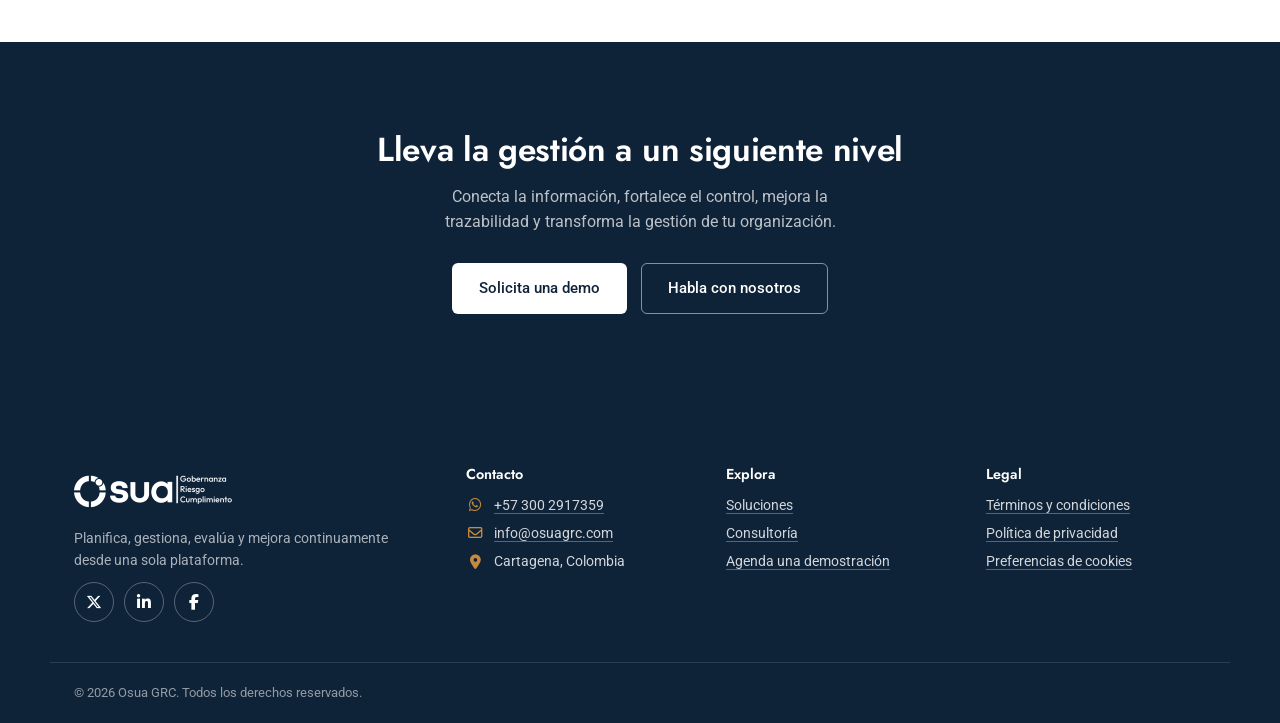
==== commit ef8177e1: "Se añadieron las las paginas dedicadas para las soluciones y se normalizo el contenido de head" ====
--- a/index.html
+++ b/index.html
@@ -197,37 +197,44 @@
         <li class="solution-module-card">
           <span class="solution-module-icon" aria-hidden="true"><i class="fa-solid fa-shuffle"></i></span>
           <h3>Contexto y Estrategia</h3>
-          <p>Analiza el contexto, las partes interesadas y las estrategias para orientar la gestión.</p>
+          <p>Analiza el contexto, gestiona las partes interesadas y orienta la estrategia.</p>
+          <a class="solution-module-link" href="soluciones/contexto-y-estrategia.html">Conocer más<span class="sr-only"> sobre Contexto y Estrategia</span></a>
         </li>
         <li class="solution-module-card">
           <span class="solution-module-icon" aria-hidden="true"><i class="fa-solid fa-chart-line"></i></span>
-          <h3>Objetivos e Indicadores</h3>
-          <p>Define objetivos, metas e indicadores para convertir la estrategia en resultados medibles.</p>
+          <h3>Indicadores</h3>
+          <p>Vincula indicadores con los objetivos estratégicos, mide su avance y toma mejores decisiones.</p>
+          <a class="solution-module-link" href="soluciones/indicadores.html">Conocer más<span class="sr-only"> sobre Indicadores</span></a>
         </li>
         <li class="solution-module-card">
           <span class="solution-module-icon" aria-hidden="true"><i class="fa-solid fa-scale-balanced"></i></span>
           <h3>Compliance</h3>
-          <p>Gestiona fuentes normativas y requisitos aplicables a tu organización.</p>
+          <p>Gestiona las fuentes normativas, los requisitos aplicables y realiza seguimiento a su cumplimiento.</p>
+          <a class="solution-module-link" href="soluciones/compliance.html">Conocer más<span class="sr-only"> sobre Compliance</span></a>
         </li>
         <li class="solution-module-card">
           <span class="solution-module-icon" aria-hidden="true"><i class="fa-solid fa-file-lines"></i></span>
           <h3>Gestión Documental</h3>
-          <p>Controla versiones, aprobaciones, trazabilidad y disponibilidad de la documentación.</p>
+          <p>Gestiona versiones, aprobaciones, trazabilidad y el ciclo de vida de tus documentos.</p>
+          <a class="solution-module-link" href="soluciones/gestion-documental.html">Conocer más<span class="sr-only"> sobre Gestión Documental</span></a>
         </li>
         <li class="solution-module-card">
           <span class="solution-module-icon" aria-hidden="true"><i class="fa-solid fa-triangle-exclamation"></i></span>
           <h3>Riesgos y Oportunidades</h3>
           <p>Identifica, evalúa y trata riesgos y oportunidades con controles y seguimiento.</p>
+          <a class="solution-module-link" href="soluciones/riesgos-y-oportunidades.html">Conocer más<span class="sr-only"> sobre Riesgos y Oportunidades</span></a>
         </li>
         <li class="solution-module-card">
           <span class="solution-module-icon" aria-hidden="true"><i class="fa-solid fa-magnifying-glass-chart"></i></span>
           <h3>Auditoría Interna</h3>
-          <p>Planifica y gestiona auditorías, evalúa criterios, registra hallazgos y realiza seguimiento.</p>
+          <p>Planifica y ejecuta auditorías, evalúa el cumplimiento, identifica hallazgos y orienta las acciones de mejora.</p>
+          <a class="solution-module-link" href="soluciones/auditoria-interna.html">Conocer más<span class="sr-only"> sobre Auditoría Interna</span></a>
         </li>
         <li class="solution-module-card">
           <span class="solution-module-icon" aria-hidden="true"><i class="fa-solid fa-list-check"></i></span>
           <h3>Planes de Acción y Mejora</h3>
-          <p>Gestiona causas raíz, acciones, responsables, fechas, seguimiento y verificación de eficacia.</p>
+          <p>Gestiona planes de acción de distintos orígenes, analiza causas raíz, asigna responsables, plazos y evalúa su eficacia.</p>
+          <a class="solution-module-link" href="soluciones/planes-de-accion-y-mejora.html">Conocer más<span class="sr-only"> sobre Planes de Acción y Mejora</span></a>
         </li>
       </ul>
     </div>
@@ -243,7 +250,7 @@
 
       <div class="gallery-grid">
 
-        <button type="button" class="gallery-item" data-gallery-item data-full="assets/indicadores.webp" data-caption="Objetivos e Indicadores">
+        <button type="button" class="gallery-item" data-gallery-item data-full="assets/indicadores.webp" data-caption="Indicadores">
           <span class="browser-frame">
             <span class="browser-bar"><span class="browser-dot"></span><span class="browser-dot"></span><span class="browser-dot"></span></span>
               <span class="browser-body">
@@ -254,12 +261,12 @@
                   >
                   <img
                     src="assets/indicadores.webp"
-                    alt="Panel de objetivos e indicadores de gestión en Osua GRC" loading="lazy"
+                    alt="Panel de indicadores de gestión en Osua GRC" loading="lazy"
                     onerror="this.style.display='none'; this.parentElement.classList.add('browser-body--empty')" width="1100" height="688">
                 </picture>
               </span>
           </span>
-          <span class="gallery-caption">Objetivos e Indicadores</span>
+          <span class="gallery-caption">Indicadores</span>
         </button>
 
         <button type="button" class="gallery-item" data-gallery-item data-full="assets/riesgos_oportunidades.webp" data-caption="Riesgos y Oportunidades">
--- a/css/styles.min.css
+++ b/css/styles.min.css
@@ -1 +1 @@
-:root{--navy-900:#0E2238;--navy-800:#12283F;--navy-700:#1B449C;--blue-500:#3A63C4;--blue-100:#E8EEFA;--gold-500:#C68A3D;--gold-100:#F7ECDA;--bg-soft:#F5F8FB;--bg-warm:#FBFCFE;--white:#FFFFFF;--ink:#16202B;--ink-soft:#52626F;--line:#E2E8EF;--line-strong:#C9D5E2;--font-display:'Jost','Roboto',-apple-system,BlinkMacSystemFont,'Segoe UI',sans-serif;--gold-700:#8A5A1A;--font:'Roboto',-apple-system,BlinkMacSystemFont,'Segoe UI',sans-serif;--radius-s:6px;--radius-m:12px;--radius-l:20px;--shadow-card:0 1px 2px rgba(14, 34, 56, 0.06),0 8px 24px -12px rgba(14, 34, 56, 0.12);--header-h:76px;--wrap:1180px}*,::after,::before{box-sizing:border-box}html{scroll-behavior:smooth;scroll-padding-top:var(--header-h)}@media (prefers-reduced-motion:reduce){html{scroll-behavior:auto}*{animation-duration:0s!important;animation-iteration-count:1!important;transition-duration:0s!important}}body{margin:0;font-family:var(--font);font-weight:400;color:var(--ink);background:var(--white);line-height:1.55;-webkit-font-smoothing:antialiased}h1,h2,h3,h4{font-family:var(--font-display);color:var(--navy-900);margin:0 0 .5em;line-height:1.15}h1{font-weight:600;font-size:clamp(2rem, 3.4vw, 2.75rem);letter-spacing:-.01em}h2{font-weight:600;font-size:clamp(1.6rem, 2.6vw, 2.1rem);letter-spacing:-.01em}h3{font-weight:600;font-size:1.2rem}p{margin:0 0 1em;color:var(--ink-soft);max-width:62ch}a{color:inherit;text-decoration:none}ul{list-style:none;margin:0;padding:0}img,svg{display:block;max-width:100%;height:auto}.wrap{width:100%;max-width:var(--wrap);margin:0 auto;padding:0 24px;position:relative;z-index:1}.section-mark{position:absolute;z-index:0;max-width:none;pointer-events:none;user-select:none;opacity:.07;width:clamp(260px,60vw,560px)}.section-mark--hero{top:clamp(-140px,-22vw,-60px);right:clamp(-140px,-22vw,-60px);width:clamp(300px,65vw,620px)}.section-mark--solutions{bottom:clamp(-160px,-24vw,-70px);left:clamp(-160px,-24vw,-70px);width:clamp(280px,62vw,540px);transform:rotate(-6deg)}.section-mark--cta{top:clamp(-140px,-22vw,-60px);right:clamp(-130px,-20vw,-50px);width:clamp(280px,60vw,520px);opacity:.09}.btn{display:inline-flex;align-items:center;justify-content:center;gap:8px;padding:13px 26px;border-radius:var(--radius-s);font-weight:500;font-size:.95rem;border:1.5px solid transparent;cursor:pointer;transition:background-color .15s ease,border-color .15s ease,color .15s ease,transform .1s ease}.btn:active{transform:translateY(1px)}.btn-primary{background:var(--navy-700);color:var(--white)}.btn-primary:hover{background:var(--blue-500)}.btn-ghost{background:0 0;color:var(--navy-700);border-color:var(--navy-700)}.btn-ghost:hover{background:var(--blue-100)}.btn-small{padding:9px 18px;font-size:.875rem}.btn-light{background:var(--white);color:var(--navy-900)}.btn-light:hover{background:var(--blue-100)}.btn:focus-visible,a:focus-visible,button:focus-visible,input:focus-visible{outline:2.5px solid var(--gold-500);outline-offset:2px}.site-header{position:sticky;top:0;z-index:100;background:rgba(255,255,255,.92);backdrop-filter:saturate(180%) blur(10px);border-bottom:1px solid var(--line)}.header-inner{height:var(--header-h);display:flex;align-items:center;justify-content:space-between;gap:24px}.brand{display:flex;align-items:center;color:var(--navy-900)}.logo-slot{display:inline-flex;align-items:center;height:52px;max-width:200px}.logo-slot--footer{height:52px}.logo-img{height:100%;width:auto;max-width:100%;object-fit:contain}.logo-slot--empty::after{content:attr(data-fallback);font-weight:700;font-size:1.2rem;color:var(--navy-900);white-space:nowrap}.logo-slot--footer.logo-slot--empty::after{color:var(--white)}.header-actions{display:flex;align-items:center;gap:14px}.split-section{padding:96px 0}.split-section--alt{background:var(--bg-soft)}.split-grid{display:grid;grid-template-columns:minmax(0,1fr) minmax(0,1fr);gap:56px;align-items:center}@media (max-width:900px){.split-grid{grid-template-columns:1fr}.split-grid__media{order:2}}.media-frame{display:flex;align-items:center;justify-content:center;width:100%}.media-frame__img{display:block;width:100%;height:auto}.media-frame__img--constrained{max-width:300px}.hero{background:linear-gradient(rgba(27,68,156,.035) 1px,transparent 1px),linear-gradient(90deg,rgba(27,68,156,.035) 1px,transparent 1px),var(--bg-warm);background-size:36px 36px,36px 36px,auto;padding-top:72px;position:relative;overflow:hidden}.hero-inner{display:grid;grid-template-columns:minmax(0,1fr) minmax(0,0.85fr);align-items:center;gap:48px;padding-bottom:56px}.hero-copy h1{margin-bottom:20px;font-size:clamp(2.3rem, 4.6vw, 3.6rem);line-height:1.05;letter-spacing:-.02em}.hero-lede{font-size:1.08rem;max-width:46ch}.hero-ctas{display:flex;gap:14px;margin-top:28px;flex-wrap:wrap}.hero-visual{display:flex;justify-content:center}.orbit{position:relative;width:100%;max-width:480px;aspect-ratio:1;container-type:inline-size}.orbit__mark{position:absolute;inset:0;margin:auto;width:30%;animation:mark-in 1.4s cubic-bezier(.2,.7,.2,1) both}.orbit__ring{position:absolute;inset:var(--inset);border:1.5px solid #cfd9e6;border-radius:50%;rotate:var(--start);animation:orbit-spin var(--dur) linear infinite}.orbit__ring--outer{--inset:5%;--dur:80s;--start:-35deg}.orbit__ring--mid{--inset:17%;--dur:56s;--start:150deg;animation-direction:reverse}.orbit__ring--inner{--inset:28%;--dur:36s;--start:60deg}.orbit__anchor{position:absolute;top:0;left:50%;width:0;height:0;rotate:calc(var(--start) * -1);animation:orbit-counter var(--dur) linear infinite;animation-direction:inherit}.orbit__node{position:absolute;transform:translate(-50%,-50%);display:flex;align-items:center;justify-content:center;width:38px;height:38px;width:clamp(30px,9cqw,46px);height:clamp(30px,9cqw,46px);background:var(--white);border:2px solid var(--gold-500);border-radius:50%;box-shadow:var(--shadow-card)}.orbit__node i{font-size:clamp(.8rem, 3.4cqw, 1.1rem);color:var(--navy-700)}@keyframes orbit-spin{to{transform:rotate(360deg)}}@keyframes orbit-counter{to{transform:rotate(-360deg)}}@keyframes mark-in{from{transform:rotate(-90deg);opacity:0}to{transform:none;opacity:1}}.feature-strip{border-top:1px solid var(--line-strong);padding:28px 24px 34px;display:grid;grid-template-columns:repeat(4,minmax(0,1fr));gap:18px 24px}.feature-strip li{display:grid;grid-template-columns:30px minmax(0,1fr);align-items:center;gap:10px;min-height:42px;padding-right:18px;border-right:1px solid var(--line)}.feature-strip li:nth-child(4n){border-right:none;padding-right:0}.feature-strip i{font-size:1.1rem;color:var(--navy-700);text-align:center}.feature-strip span{font-size:.85rem;font-weight:500;color:var(--ink-soft)}@media (max-width:720px){.feature-strip{grid-template-columns:repeat(2,minmax(0,1fr));gap:0 20px}.feature-strip li{border-right:none;border-bottom:1px solid var(--line);padding:14px 0}.feature-strip li:nth-last-child(-n+2){border-bottom:none}}@media (max-width:359px){.feature-strip{grid-template-columns:1fr}.feature-strip li:nth-last-child(2){border-bottom:1px solid var(--line)}}.split-grid__lede{font-size:1.05rem;margin-bottom:28px}.check-list{margin:20px 0 28px;display:flex;flex-direction:column;gap:12px}.check-list li{display:flex;align-items:center;gap:12px;font-weight:500;color:var(--ink)}.check-list i{color:var(--gold-500);font-size:1.05rem}.solutions{--cell-line:rgba(255, 255, 255, 0.16);padding:96px 0;background:var(--navy-900);color:var(--white);position:relative;overflow:hidden;overflow:clip}.solutions h2,.solutions h3{color:var(--white)}.section-head{max-width:640px;margin:0 auto 48px;text-align:center}.section-head p{margin:0 auto}.solutions .section-head p{color:rgba(255,255,255,.72)}.solutions-grid{display:grid;grid-template-columns:repeat(4,minmax(0,1fr));border-top:1px solid var(--cell-line);border-left:1px solid var(--cell-line)}.solution-module-card{min-height:230px;padding:28px 24px 30px;background:var(--navy-900);border-right:1px solid var(--cell-line);border-bottom:1px solid var(--cell-line);display:flex;flex-direction:column;align-items:flex-start}.solution-module-card:last-child{grid-column:span 2}.solution-module-icon{width:42px;height:42px;display:inline-flex;align-items:center;justify-content:center;margin-bottom:22px;border:1px solid rgba(198,138,61,.5);border-radius:10px;color:var(--gold-500)}.solution-module-card h3{margin:0 0 10px;font-size:1.1rem;line-height:1.3}.solution-module-card p{margin:0;font-size:.9rem;line-height:1.6;color:rgba(255,255,255,.72)}@media (max-width:980px){.solutions-grid{grid-template-columns:repeat(2,minmax(0,1fr))}.solution-module-card{min-height:200px}}@media (max-width:520px){.solutions{padding:72px 0}.solutions-grid{grid-template-columns:1fr}.solution-module-card{min-height:0;padding:24px 20px 26px}.solution-module-card:last-child{grid-column:auto}}.gallery{padding:96px 0;background:var(--white)}.gallery .section-head{margin-bottom:48px}.gallery-grid{display:grid;grid-template-columns:repeat(2,1fr);gap:36px 28px}.gallery-item{display:block;width:100%;padding:0;border:none;background:0 0;font-family:var(--font);text-align:left;cursor:pointer}.browser-frame{display:block;border-radius:var(--radius-m);overflow:hidden;border:1px solid var(--line);background:var(--white);box-shadow:var(--shadow-card);transition:transform .18s ease,box-shadow .18s ease}.gallery-item:hover .browser-frame{transform:translateY(-3px);box-shadow:0 16px 32px -14px rgba(14,34,56,.25)}.browser-bar{display:flex;align-items:center;gap:6px;padding:10px 12px;background:var(--bg-soft);border-bottom:1px solid var(--line)}.browser-dot{width:9px;height:9px;border-radius:50%;background:var(--line)}.browser-dot:first-child{background:#e5877b}.browser-dot:nth-child(2){background:#e8c57b}.browser-dot:nth-child(3){background:#8fc28c}.browser-body{display:block;position:relative;aspect-ratio:16/10;background:var(--white)}.browser-body img{width:100%;height:100%;object-fit:cover;object-position:top}.browser-body--empty{display:flex;align-items:center;justify-content:center;background:repeating-linear-gradient(135deg,var(--blue-100),var(--blue-100) 10px,var(--bg-soft) 10px,var(--bg-soft) 20px)}.browser-body--empty::before{content:'\f03e';font-family:'Font Awesome 6 Free';font-weight:900;font-size:1.6rem;color:var(--navy-700);opacity:.5}.gallery-caption{display:block;margin-top:12px;font-weight:500;font-size:.92rem;color:var(--navy-900)}@media (max-width:900px){.gallery-grid{grid-template-columns:repeat(2,1fr)}}@media (max-width:560px){.gallery-grid{grid-template-columns:1fr}}.lightbox{position:fixed;inset:0;background:rgba(14,34,56,.92);display:flex;align-items:center;justify-content:center;z-index:200;opacity:0;visibility:hidden;transition:opacity .2s ease;padding:24px}.lightbox.is-open{opacity:1;visibility:visible}.lightbox-figure{max-width:min(90vw,1000px);margin:0;text-align:center}.lightbox-figure img{max-width:100%;max-height:78vh;border-radius:var(--radius-m);margin:0 auto;box-shadow:0 20px 60px -20px rgba(0,0,0,.6)}.lightbox-figure figcaption{margin-top:16px;color:var(--white);font-weight:500;font-size:.95rem}.lightbox-arrow,.lightbox-close{position:fixed;border:none;background:rgba(255,255,255,.1);color:var(--white);border-radius:50%;cursor:pointer;display:flex;align-items:center;justify-content:center;transition:background-color .15s ease}.lightbox-arrow:hover,.lightbox-close:hover{background:rgba(255,255,255,.2)}.lightbox-close{top:24px;right:24px;width:44px;height:44px;font-size:1.1rem}.lightbox-arrow{top:50%;transform:translateY(-50%);width:52px;height:52px;font-size:1.2rem}.lightbox-arrow--prev{left:24px}.lightbox-arrow--next{right:24px}@media (max-width:640px){.lightbox-arrow{width:42px;height:42px}.lightbox-arrow--prev{left:10px}.lightbox-arrow--next{right:10px}.lightbox-close{top:14px;right:14px}}.consulting{padding:96px 0 88px;background:var(--bg-soft)}.consulting .section-head{margin-bottom:40px}.carousel{position:relative;display:flex;align-items:center;gap:8px;max-width:var(--wrap);margin:0 auto;padding:0 24px}.carousel-track{display:flex;gap:20px;overflow-x:auto;scroll-snap-type:x mandatory;scroll-behavior:smooth;padding:4px 2px 16px;margin:0;list-style:none;scrollbar-width:none;-ms-overflow-style:none}.carousel-track::-webkit-scrollbar{display:none}.carousel-slide{flex:0 0 280px;scroll-snap-align:start}.norm-card{position:relative;height:100%;display:flex;flex-direction:column;background:var(--white);border:1px solid var(--line);border-top:3px solid var(--navy-700);border-radius:var(--radius-m);padding:26px 24px 24px;transition:border-color .15s ease,box-shadow .15s ease}.norm-card:hover{border-color:var(--blue-500);border-top-color:var(--navy-700);box-shadow:var(--shadow-card)}.norm-card-icon{width:48px;height:48px;border-radius:50%;background:var(--blue-100);color:var(--navy-700);display:flex;align-items:center;justify-content:center;font-size:1.15rem;margin-bottom:16px}.norm-card h3{margin-bottom:2px}.norm-card-tag{font-size:.8rem;font-weight:500;color:var(--gold-700);margin-bottom:12px}.norm-card p:not(.norm-card-tag){font-size:.92rem;margin-bottom:16px;flex-grow:1}.norm-card-link{font-size:.88rem;font-weight:500;color:var(--navy-700);display:inline-flex;align-items:center;gap:6px;margin-top:auto}.norm-card-link i{font-size:.75rem;transition:transform .15s ease}.norm-card-link:hover{color:var(--blue-500)}.norm-card-link:hover i{transform:translateX(3px)}.carousel-arrow{flex:0 0 auto;width:44px;height:44px;border-radius:50%;border:1.5px solid var(--line);background:var(--white);color:var(--navy-800);font-size:.95rem;display:flex;align-items:center;justify-content:center;cursor:pointer;transition:border-color .15s ease,color .15s ease,opacity .15s ease}.carousel-arrow:hover{border-color:var(--navy-700);color:var(--navy-700)}.carousel-arrow:disabled{opacity:.35;cursor:default;pointer-events:none}.carousel-dots{display:flex;justify-content:center;gap:8px;margin-top:8px}.carousel-dots button{width:8px;height:8px;padding:0;border:none;border-radius:50%;background:var(--line);cursor:pointer}.carousel-dots button.is-active{background:var(--navy-700);width:22px;border-radius:4px;transition:width .2s ease}@media (max-width:640px){.carousel-arrow{display:none}.carousel{padding:0 20px}.carousel-slide{flex-basis:250px}}.cta-section{background:var(--navy-900);color:var(--white);padding:88px 0;position:relative;overflow:hidden}.cta-inner{max-width:640px;margin:0 auto;text-align:center}.cta-inner h2{color:var(--white)}.cta-inner p{color:rgba(255,255,255,.72);max-width:46ch;margin-left:auto;margin-right:auto}.cta-actions{display:flex;gap:14px;justify-content:center;margin-top:28px;flex-wrap:wrap}.btn-ghost--dark{color:var(--white);border-color:rgba(255,255,255,.5)}.btn-ghost--dark:hover{background:rgba(255,255,255,.08);border-color:var(--white)}.back-to-top{position:fixed;right:24px;bottom:24px;width:46px;height:46px;border-radius:50%;border:none;background:var(--navy-700);color:var(--white);font-size:1.05rem;display:flex;align-items:center;justify-content:center;cursor:pointer;box-shadow:0 6px 18px -6px rgba(14,34,56,.4);opacity:0;visibility:hidden;transform:translateY(10px);transition:opacity .2s ease,transform .2s ease,background-color .15s ease;z-index:90}.back-to-top.is-visible{opacity:1;visibility:visible;transform:translateY(0)}.back-to-top:hover{background:var(--blue-500)}@media (max-width:600px){.back-to-top{right:16px;bottom:16px;width:42px;height:42px}}.legal-page{padding:130px 0 100px}.legal-content{max-width:760px;margin:0 auto}.legal-updated{font-size:.85rem;font-weight:500;color:var(--ink-soft);margin-bottom:8px}.legal-content h1{margin-bottom:28px}.legal-content h2{font-size:1.25rem;margin-top:40px;margin-bottom:12px}.legal-content li,.legal-content p{max-width:none}.legal-content ul{margin:0 0 20px;padding-left:22px;list-style:disc}.legal-content li{margin-bottom:8px;color:var(--ink-soft)}.legal-content a{color:var(--navy-700);text-decoration:underline;text-underline-offset:2px}.legal-content a:hover{color:var(--blue-500)}@media (max-width:640px){.legal-page{padding:100px 0 72px}}.not-found{position:relative;overflow:hidden;background:var(--bg-soft);padding:130px 0;text-align:center;min-height:calc(100vh - var(--header-h) - 320px);display:flex;align-items:center}.not-found-inner{max-width:560px;margin:0 auto}.not-found-code{font-family:var(--font-display);font-weight:700;font-size:clamp(4rem, 12vw, 7rem);line-height:1;color:var(--navy-700);letter-spacing:-.02em;margin:0 0 8px}.not-found h1{margin-bottom:16px}.not-found p:not(.not-found-code){margin:0 auto 28px}.not-found-actions{display:flex;gap:14px;justify-content:center;flex-wrap:wrap}.section-mark--notfound{top:clamp(-140px,-22vw,-60px);left:clamp(-140px,-22vw,-60px);width:clamp(300px,65vw,620px)}@media (max-width:640px){.not-found{padding:90px 0}}.schedule{background:linear-gradient(rgba(27,68,156,.035) 1px,transparent 1px),linear-gradient(90deg,rgba(27,68,156,.035) 1px,transparent 1px),var(--bg-warm);background-size:36px 36px,36px 36px,auto;padding:130px 0 96px}.schedule-layout{display:grid;grid-template-columns:minmax(0,5fr) minmax(0,7fr);gap:64px;align-items:start}.schedule-copy h1{font-size:clamp(2rem, 4vw, 3rem);line-height:1.08;letter-spacing:-.02em;margin-bottom:18px}.schedule-copy>p{max-width:42ch;margin:0 0 28px}.schedule-facts{margin:0 0 32px;border-bottom:1px solid var(--line-strong)}.schedule-facts>div{display:grid;grid-template-columns:110px minmax(0,1fr);align-items:baseline;gap:16px;padding:14px 0;border-top:1px solid var(--line-strong)}.schedule-facts dt{font-size:.85rem;font-weight:500;color:var(--ink-soft)}.schedule-facts dd{margin:0;font-weight:500;color:var(--navy-900)}.schedule-embed{--embed-h:640px;background:var(--white);border:1px solid var(--line-strong);border-radius:var(--radius-m);box-shadow:var(--shadow-card);overflow:hidden}.schedule-embed iframe{display:block;width:100%;height:var(--embed-h);border:0}.schedule-note{max-width:none;margin:14px 0 0;font-size:.85rem;line-height:1.55;color:var(--ink-soft)}.schedule-note a{color:var(--navy-700);text-decoration:underline;text-underline-offset:2px}.schedule-note a:hover{color:var(--blue-500)}@media (max-width:980px){.schedule-layout{grid-template-columns:1fr;gap:40px}.schedule-copy>p{max-width:56ch}.schedule-embed{--embed-h:700px}}@media (max-width:640px){.schedule{padding:100px 0 72px}.schedule-facts>div{grid-template-columns:96px minmax(0,1fr);gap:12px}.schedule-embed{--embed-h:760px}.schedule-copy .btn{width:100%}}.site-footer{background:var(--navy-900);color:rgba(255,255,255,.82);padding-top:64px}.footer-inner{display:grid;grid-template-columns:1.6fr 1fr 1fr 1fr;gap:40px;padding-bottom:40px;border-bottom:1px solid rgba(255,255,255,.12)}.footer-brand{display:flex;flex-wrap:wrap;align-items:flex-start;gap:10px}.footer-brand span{font-weight:700;color:var(--white)}.footer-brand small{font-weight:400;color:rgba(255,255,255,.6);font-size:.7rem}.footer-brand p{flex-basis:100%;margin:0;font-size:.88rem;color:rgba(255,255,255,.65)}.footer-col h3{color:var(--white);font-size:.9rem;margin-bottom:12px}.footer-col p{margin-bottom:6px;font-size:.9rem;color:rgba(255,255,255,.82)}.footer-col a:hover{color:var(--gold-500)}.footer-col a{text-decoration:underline;text-decoration-color:rgba(255,255,255,0.3);text-underline-offset:3px}.footer-bottom{padding:20px 24px}.footer-bottom p{margin:0;font-size:.82rem;color:rgba(255,255,255,.55)}.footer-socials{display:flex;gap:10px}.footer-col .footer-item{display:flex;align-items:flex-start;gap:10px}.footer-item i{flex:0 0 18px;margin-top:.22em;text-align:center;font-size:.9rem;color:var(--gold-500)}.footer-social{display:inline-flex;align-items:center;justify-content:center;width:40px;height:40px;margin:0;border-radius:50%;border:1px solid rgba(255,255,255,.3);color:var(--white);font-size:1rem;text-decoration:none;transition:background-color .15s ease,border-color .15s ease,color .15s ease}.footer-col a.footer-social{text-decoration:none}.footer-col a.footer-social:hover,.footer-social:hover{background:var(--white);border-color:var(--white);color:var(--navy-900)}@media (max-width:780px){.footer-inner{grid-template-columns:1fr 1fr}}@media (max-width:480px){.footer-inner{grid-template-columns:1fr}}.footer-col .footer-link-btn{padding:0;border:0;background:0 0;font:inherit;color:inherit;cursor:pointer;text-decoration:underline;text-decoration-color:rgba(255,255,255,0.3);text-underline-offset:3px}.footer-col .footer-link-btn:hover{color:var(--gold-500)}.cookie-banner{position:fixed;left:16px;bottom:16px;z-index:120;width:min(420px,calc(100vw - 32px));padding:20px 22px 18px;background:var(--white);color:var(--ink);border:1px solid var(--line-strong);border-radius:var(--radius-m);box-shadow:0 18px 40px -16px rgba(14,34,56,.35)}.cookie-banner__title{margin:0 0 6px;font-family:var(--font-display);font-size:1.05rem;font-weight:600;color:var(--navy-900)}.cookie-banner__text{margin:0 0 16px;font-size:.9rem;line-height:1.55;color:var(--ink-soft)}.cookie-banner__text a{color:var(--navy-700);text-decoration:underline;text-underline-offset:3px}.cookie-banner__actions{display:flex;gap:10px}.cookie-btn{flex:1 1 0;min-height:44px;padding:10px 16px;font:500 0.95rem var(--font);border-radius:var(--radius-s);cursor:pointer;border:1.5px solid var(--navy-700);transition:background-color .15s ease,color .15s ease}.cookie-btn--reject{background:var(--white);color:var(--navy-700)}.cookie-btn--reject:hover{background:var(--blue-100)}.cookie-btn--accept{background:var(--navy-700);color:var(--white)}.cookie-btn--accept:hover{background:var(--blue-500);border-color:var(--blue-500)}@media (max-width:480px){.cookie-banner{left:12px;right:12px;bottom:12px;width:auto;padding:18px 18px 16px}}@media (max-width:900px){.hero-inner{grid-template-columns:1fr;padding-bottom:40px}.hero-visual{width:100%;max-width:360px;margin:8px auto 0}}.sr-only{position:absolute;width:1px;height:1px;margin:-1px;padding:0;overflow:hidden;clip:rect(0 0 0 0);white-space:nowrap;border:0}.skip-link{position:fixed;top:8px;left:8px;z-index:300;padding:10px 16px;border-radius:var(--radius-s);background:var(--navy-900);color:var(--white);font-weight:500;transform:translateY(-200%)}.skip-link:focus{transform:none}@media (max-width:520px){.cta-actions,.hero-ctas{flex-direction:column;align-items:stretch}.cta-actions .btn,.hero-ctas .btn{width:100%}}+:root{--navy-900:#0E2238;--navy-800:#12283F;--navy-700:#1B449C;--blue-500:#3A63C4;--blue-100:#E8EEFA;--gold-500:#C68A3D;--gold-100:#F7ECDA;--bg-soft:#F5F8FB;--bg-warm:#FBFCFE;--white:#FFFFFF;--ink:#16202B;--ink-soft:#52626F;--line:#E2E8EF;--line-strong:#C9D5E2;--font-display:'Jost','Roboto',-apple-system,BlinkMacSystemFont,'Segoe UI',sans-serif;--gold-700:#8A5A1A;--font:'Roboto',-apple-system,BlinkMacSystemFont,'Segoe UI',sans-serif;--radius-s:6px;--radius-m:12px;--radius-l:20px;--shadow-card:0 1px 2px rgba(14, 34, 56, 0.06),0 8px 24px -12px rgba(14, 34, 56, 0.12);--header-h:76px;--wrap:1180px}*,::after,::before{box-sizing:border-box}html{scroll-behavior:smooth;scroll-padding-top:var(--header-h)}@media (prefers-reduced-motion:reduce){html{scroll-behavior:auto}*{animation-duration:0s!important;animation-iteration-count:1!important;transition-duration:0s!important}}body{margin:0;font-family:var(--font);font-weight:400;color:var(--ink);background:var(--white);line-height:1.55;-webkit-font-smoothing:antialiased}h1,h2,h3,h4{font-family:var(--font-display);color:var(--navy-900);margin:0 0 .5em;line-height:1.15}h1{font-weight:600;font-size:clamp(2rem, 3.4vw, 2.75rem);letter-spacing:-.01em}h2{font-weight:600;font-size:clamp(1.6rem, 2.6vw, 2.1rem);letter-spacing:-.01em}h3{font-weight:600;font-size:1.2rem}p{margin:0 0 1em;color:var(--ink-soft);max-width:62ch}a{color:inherit;text-decoration:none}ul{list-style:none;margin:0;padding:0}img,svg{display:block;max-width:100%;height:auto}.wrap{width:100%;max-width:var(--wrap);margin:0 auto;padding:0 24px;position:relative;z-index:1}.section-mark{position:absolute;z-index:0;max-width:none;pointer-events:none;user-select:none;opacity:.07;width:clamp(260px,60vw,560px)}.section-mark--hero{top:clamp(-140px,-22vw,-60px);right:clamp(-140px,-22vw,-60px);width:clamp(300px,65vw,620px)}.section-mark--solutions{bottom:clamp(-160px,-24vw,-70px);left:clamp(-160px,-24vw,-70px);width:clamp(280px,62vw,540px);transform:rotate(-6deg)}.section-mark--cta{top:clamp(-140px,-22vw,-60px);right:clamp(-130px,-20vw,-50px);width:clamp(280px,60vw,520px);opacity:.09}.btn{display:inline-flex;align-items:center;justify-content:center;gap:8px;padding:13px 26px;border-radius:var(--radius-s);font-weight:500;font-size:.95rem;border:1.5px solid transparent;cursor:pointer;transition:background-color .15s ease,border-color .15s ease,color .15s ease,transform .1s ease}.btn:active{transform:translateY(1px)}.btn-primary{background:var(--navy-700);color:var(--white)}.btn-primary:hover{background:var(--blue-500)}.btn-ghost{background:0 0;color:var(--navy-700);border-color:var(--navy-700)}.btn-ghost:hover{background:var(--blue-100)}.btn-small{padding:9px 18px;font-size:.875rem}.btn-light{background:var(--white);color:var(--navy-900)}.btn-light:hover{background:var(--blue-100)}.btn:focus-visible,a:focus-visible,button:focus-visible,input:focus-visible{outline:2.5px solid var(--gold-500);outline-offset:2px}.site-header{position:sticky;top:0;z-index:100;background:rgba(255,255,255,.92);backdrop-filter:saturate(180%) blur(10px);border-bottom:1px solid var(--line)}.header-inner{height:var(--header-h);display:flex;align-items:center;justify-content:space-between;gap:24px}.brand{display:flex;align-items:center;color:var(--navy-900)}.logo-slot{display:inline-flex;align-items:center;height:52px;max-width:200px}.logo-slot--footer{height:52px}.logo-img{height:100%;width:auto;max-width:100%;object-fit:contain}.logo-slot--empty::after{content:attr(data-fallback);font-weight:700;font-size:1.2rem;color:var(--navy-900);white-space:nowrap}.logo-slot--footer.logo-slot--empty::after{color:var(--white)}.header-actions{display:flex;align-items:center;gap:14px}.split-section{padding:96px 0}.split-section--alt{background:var(--bg-soft)}.split-grid{display:grid;grid-template-columns:minmax(0,1fr) minmax(0,1fr);gap:56px;align-items:center}@media (max-width:900px){.split-grid{grid-template-columns:1fr}.split-grid__media{order:2}}.media-frame{display:flex;align-items:center;justify-content:center;width:100%}.media-frame__img{display:block;width:100%;height:auto}.media-frame__img--constrained{max-width:300px}.hero{background:linear-gradient(rgba(27,68,156,.035) 1px,transparent 1px),linear-gradient(90deg,rgba(27,68,156,.035) 1px,transparent 1px),var(--bg-warm);background-size:36px 36px,36px 36px,auto;padding-top:72px;position:relative;overflow:hidden}.hero-inner{display:grid;grid-template-columns:minmax(0,1fr) minmax(0,0.85fr);align-items:center;gap:48px;padding-bottom:56px}.hero-copy h1{margin-bottom:20px;font-size:clamp(2.3rem, 4.6vw, 3.6rem);line-height:1.05;letter-spacing:-.02em}.hero-lede{font-size:1.08rem;max-width:46ch}.hero-ctas{display:flex;gap:14px;margin-top:28px;flex-wrap:wrap}.hero-visual{display:flex;justify-content:center}.orbit{position:relative;width:100%;max-width:480px;aspect-ratio:1;container-type:inline-size}.orbit__mark{position:absolute;inset:0;margin:auto;width:30%;animation:mark-in 1.4s cubic-bezier(.2,.7,.2,1) both}.orbit__ring{position:absolute;inset:var(--inset);border:1.5px solid #cfd9e6;border-radius:50%;rotate:var(--start);animation:orbit-spin var(--dur) linear infinite}.orbit__ring--outer{--inset:5%;--dur:80s;--start:-35deg}.orbit__ring--mid{--inset:17%;--dur:56s;--start:150deg;animation-direction:reverse}.orbit__ring--inner{--inset:28%;--dur:36s;--start:60deg}.orbit__anchor{position:absolute;top:0;left:50%;width:0;height:0;rotate:calc(var(--start) * -1);animation:orbit-counter var(--dur) linear infinite;animation-direction:inherit}.orbit__node{position:absolute;transform:translate(-50%,-50%);display:flex;align-items:center;justify-content:center;width:38px;height:38px;width:clamp(30px,9cqw,46px);height:clamp(30px,9cqw,46px);background:var(--white);border:2px solid var(--gold-500);border-radius:50%;box-shadow:var(--shadow-card)}.orbit__node i{font-size:clamp(.8rem, 3.4cqw, 1.1rem);color:var(--navy-700)}@keyframes orbit-spin{to{transform:rotate(360deg)}}@keyframes orbit-counter{to{transform:rotate(-360deg)}}@keyframes mark-in{from{transform:rotate(-90deg);opacity:0}to{transform:none;opacity:1}}.feature-strip{border-top:1px solid var(--line-strong);padding:28px 24px 34px;display:grid;grid-template-columns:repeat(4,minmax(0,1fr));gap:18px 24px}.feature-strip li{display:grid;grid-template-columns:30px minmax(0,1fr);align-items:center;gap:10px;min-height:42px;padding-right:18px;border-right:1px solid var(--line)}.feature-strip li:nth-child(4n){border-right:none;padding-right:0}.feature-strip i{font-size:1.1rem;color:var(--navy-700);text-align:center}.feature-strip span{font-size:.85rem;font-weight:500;color:var(--ink-soft)}@media (max-width:720px){.feature-strip{grid-template-columns:repeat(2,minmax(0,1fr));gap:0 20px}.feature-strip li{border-right:none;border-bottom:1px solid var(--line);padding:14px 0}.feature-strip li:nth-last-child(-n+2){border-bottom:none}}@media (max-width:359px){.feature-strip{grid-template-columns:1fr}.feature-strip li:nth-last-child(2){border-bottom:1px solid var(--line)}}.split-grid__lede{font-size:1.05rem;margin-bottom:28px}.check-list{margin:20px 0 28px;display:flex;flex-direction:column;gap:12px}.check-list li{display:flex;align-items:center;gap:12px;font-weight:500;color:var(--ink)}.check-list i{color:var(--gold-500);font-size:1.05rem}.solutions{--cell-line:rgba(255, 255, 255, 0.16);padding:96px 0;background:var(--navy-900);color:var(--white);position:relative;overflow:hidden;overflow:clip}.solutions h2,.solutions h3{color:var(--white)}.section-head{max-width:640px;margin:0 auto 48px;text-align:center}.section-head p{margin:0 auto}.solutions .section-head p{color:rgba(255,255,255,.72)}.solutions-grid{display:grid;grid-template-columns:repeat(4,minmax(0,1fr));border-top:1px solid var(--cell-line);border-left:1px solid var(--cell-line)}.solution-module-card{min-height:230px;padding:28px 24px 30px;background:var(--navy-900);border-right:1px solid var(--cell-line);border-bottom:1px solid var(--cell-line);display:flex;flex-direction:column;align-items:flex-start}.solution-module-card:last-child{grid-column:span 2}.solution-module-icon{width:42px;height:42px;display:inline-flex;align-items:center;justify-content:center;margin-bottom:22px;border:1px solid rgba(198,138,61,.5);border-radius:10px;color:var(--gold-500)}.solution-module-card h3{margin:0 0 10px;font-size:1.1rem;line-height:1.3}.solution-module-card p{margin:0;font-size:.9rem;line-height:1.6;color:rgba(255,255,255,.72)}@media (max-width:980px){.solutions-grid{grid-template-columns:repeat(2,minmax(0,1fr))}.solution-module-card{min-height:200px}}@media (max-width:520px){.solutions{padding:72px 0}.solutions-grid{grid-template-columns:1fr}.solution-module-card{min-height:0;padding:24px 20px 26px}.solution-module-card:last-child{grid-column:auto}}.gallery{padding:96px 0;background:var(--white)}.gallery .section-head{margin-bottom:48px}.gallery-grid{display:grid;grid-template-columns:repeat(2,1fr);gap:36px 28px}.gallery-item{display:block;width:100%;padding:0;border:none;background:0 0;font-family:var(--font);text-align:left;cursor:pointer}.browser-frame{display:block;border-radius:var(--radius-m);overflow:hidden;border:1px solid var(--line);background:var(--white);box-shadow:var(--shadow-card);transition:transform .18s ease,box-shadow .18s ease}.gallery-item:hover .browser-frame{transform:translateY(-3px);box-shadow:0 16px 32px -14px rgba(14,34,56,.25)}.browser-bar{display:flex;align-items:center;gap:6px;padding:10px 12px;background:var(--bg-soft);border-bottom:1px solid var(--line)}.browser-dot{width:9px;height:9px;border-radius:50%;background:var(--line)}.browser-dot:first-child{background:#e5877b}.browser-dot:nth-child(2){background:#e8c57b}.browser-dot:nth-child(3){background:#8fc28c}.browser-body{display:block;position:relative;aspect-ratio:16/10;background:var(--white)}.browser-body img{width:100%;height:100%;object-fit:cover;object-position:top}.browser-body--empty{display:flex;align-items:center;justify-content:center;background:repeating-linear-gradient(135deg,var(--blue-100),var(--blue-100) 10px,var(--bg-soft) 10px,var(--bg-soft) 20px)}.browser-body--empty::before{content:'\f03e';font-family:'Font Awesome 6 Free';font-weight:900;font-size:1.6rem;color:var(--navy-700);opacity:.5}.gallery-caption{display:block;margin-top:12px;font-weight:500;font-size:.92rem;color:var(--navy-900)}@media (max-width:900px){.gallery-grid{grid-template-columns:repeat(2,1fr)}}@media (max-width:560px){.gallery-grid{grid-template-columns:1fr}}.lightbox{position:fixed;inset:0;background:rgba(14,34,56,.92);display:flex;align-items:center;justify-content:center;z-index:200;opacity:0;visibility:hidden;transition:opacity .2s ease;padding:24px}.lightbox.is-open{opacity:1;visibility:visible}.lightbox-figure{max-width:min(90vw,1000px);margin:0;text-align:center}.lightbox-figure img{max-width:100%;max-height:78vh;border-radius:var(--radius-m);margin:0 auto;box-shadow:0 20px 60px -20px rgba(0,0,0,.6)}.lightbox-figure figcaption{margin-top:16px;color:var(--white);font-weight:500;font-size:.95rem}.lightbox-arrow,.lightbox-close{position:fixed;border:none;background:rgba(255,255,255,.1);color:var(--white);border-radius:50%;cursor:pointer;display:flex;align-items:center;justify-content:center;transition:background-color .15s ease}.lightbox-arrow:hover,.lightbox-close:hover{background:rgba(255,255,255,.2)}.lightbox-close{top:24px;right:24px;width:44px;height:44px;font-size:1.1rem}.lightbox-arrow{top:50%;transform:translateY(-50%);width:52px;height:52px;font-size:1.2rem}.lightbox-arrow--prev{left:24px}.lightbox-arrow--next{right:24px}@media (max-width:640px){.lightbox-arrow{width:42px;height:42px}.lightbox-arrow--prev{left:10px}.lightbox-arrow--next{right:10px}.lightbox-close{top:14px;right:14px}}.consulting{padding:96px 0 88px;background:var(--bg-soft)}.consulting .section-head{margin-bottom:40px}.carousel{position:relative;display:flex;align-items:center;gap:8px;max-width:var(--wrap);margin:0 auto;padding:0 24px}.carousel-track{display:flex;gap:20px;overflow-x:auto;scroll-snap-type:x mandatory;scroll-behavior:smooth;padding:4px 2px 16px;margin:0;list-style:none;scrollbar-width:none;-ms-overflow-style:none}.carousel-track::-webkit-scrollbar{display:none}.carousel-slide{flex:0 0 280px;scroll-snap-align:start}.norm-card{position:relative;height:100%;display:flex;flex-direction:column;background:var(--white);border:1px solid var(--line);border-top:3px solid var(--navy-700);border-radius:var(--radius-m);padding:26px 24px 24px;transition:border-color .15s ease,box-shadow .15s ease}.norm-card:hover{border-color:var(--blue-500);border-top-color:var(--navy-700);box-shadow:var(--shadow-card)}.norm-card-icon{width:48px;height:48px;border-radius:50%;background:var(--blue-100);color:var(--navy-700);display:flex;align-items:center;justify-content:center;font-size:1.15rem;margin-bottom:16px}.norm-card h3{margin-bottom:2px}.norm-card-tag{font-size:.8rem;font-weight:500;color:var(--gold-700);margin-bottom:12px}.norm-card p:not(.norm-card-tag){font-size:.92rem;margin-bottom:16px;flex-grow:1}.norm-card-link{font-size:.88rem;font-weight:500;color:var(--navy-700);display:inline-flex;align-items:center;gap:6px;margin-top:auto}.norm-card-link i{font-size:.75rem;transition:transform .15s ease}.norm-card-link:hover{color:var(--blue-500)}.norm-card-link:hover i{transform:translateX(3px)}.carousel-arrow{flex:0 0 auto;width:44px;height:44px;border-radius:50%;border:1.5px solid var(--line);background:var(--white);color:var(--navy-800);font-size:.95rem;display:flex;align-items:center;justify-content:center;cursor:pointer;transition:border-color .15s ease,color .15s ease,opacity .15s ease}.carousel-arrow:hover{border-color:var(--navy-700);color:var(--navy-700)}.carousel-arrow:disabled{opacity:.35;cursor:default;pointer-events:none}.carousel-dots{display:flex;justify-content:center;gap:8px;margin-top:8px}.carousel-dots button{width:8px;height:8px;padding:0;border:none;border-radius:50%;background:var(--line);cursor:pointer}.carousel-dots button.is-active{background:var(--navy-700);width:22px;border-radius:4px;transition:width .2s ease}@media (max-width:640px){.carousel-arrow{display:none}.carousel{padding:0 20px}.carousel-slide{flex-basis:250px}}.cta-section{background:var(--navy-900);color:var(--white);padding:88px 0;position:relative;overflow:hidden}.cta-inner{max-width:640px;margin:0 auto;text-align:center}.cta-inner h2{color:var(--white)}.cta-inner p{color:rgba(255,255,255,.72);max-width:46ch;margin-left:auto;margin-right:auto}.cta-actions{display:flex;gap:14px;justify-content:center;margin-top:28px;flex-wrap:wrap}.btn-ghost--dark{color:var(--white);border-color:rgba(255,255,255,.5)}.btn-ghost--dark:hover{background:rgba(255,255,255,.08);border-color:var(--white)}.back-to-top{position:fixed;right:24px;bottom:24px;width:46px;height:46px;border-radius:50%;border:none;background:var(--navy-700);color:var(--white);font-size:1.05rem;display:flex;align-items:center;justify-content:center;cursor:pointer;box-shadow:0 6px 18px -6px rgba(14,34,56,.4);opacity:0;visibility:hidden;transform:translateY(10px);transition:opacity .2s ease,transform .2s ease,background-color .15s ease;z-index:90}.back-to-top.is-visible{opacity:1;visibility:visible;transform:translateY(0)}.back-to-top:hover{background:var(--blue-500)}@media (max-width:600px){.back-to-top{right:16px;bottom:16px;width:42px;height:42px}}.legal-page{padding:130px 0 100px}.legal-content{max-width:760px;margin:0 auto}.legal-updated{font-size:.85rem;font-weight:500;color:var(--ink-soft);margin-bottom:8px}.legal-content h1{margin-bottom:28px}.legal-content h2{font-size:1.25rem;margin-top:40px;margin-bottom:12px}.legal-content li,.legal-content p{max-width:none}.legal-content ul{margin:0 0 20px;padding-left:22px;list-style:disc}.legal-content li{margin-bottom:8px;color:var(--ink-soft)}.legal-content a{color:var(--navy-700);text-decoration:underline;text-underline-offset:2px}.legal-content a:hover{color:var(--blue-500)}@media (max-width:640px){.legal-page{padding:100px 0 72px}}.not-found{position:relative;overflow:hidden;background:var(--bg-soft);padding:130px 0;text-align:center;min-height:calc(100vh - var(--header-h) - 320px);display:flex;align-items:center}.not-found-inner{max-width:560px;margin:0 auto}.not-found-code{font-family:var(--font-display);font-weight:700;font-size:clamp(4rem, 12vw, 7rem);line-height:1;color:var(--navy-700);letter-spacing:-.02em;margin:0 0 8px}.not-found h1{margin-bottom:16px}.not-found p:not(.not-found-code){margin:0 auto 28px}.not-found-actions{display:flex;gap:14px;justify-content:center;flex-wrap:wrap}.section-mark--notfound{top:clamp(-140px,-22vw,-60px);left:clamp(-140px,-22vw,-60px);width:clamp(300px,65vw,620px)}@media (max-width:640px){.not-found{padding:90px 0}}.schedule{background:linear-gradient(rgba(27,68,156,.035) 1px,transparent 1px),linear-gradient(90deg,rgba(27,68,156,.035) 1px,transparent 1px),var(--bg-warm);background-size:36px 36px,36px 36px,auto;padding:130px 0 96px}.schedule-layout{display:grid;grid-template-columns:minmax(0,5fr) minmax(0,7fr);gap:64px;align-items:start}.schedule-copy h1{font-size:clamp(2rem, 4vw, 3rem);line-height:1.08;letter-spacing:-.02em;margin-bottom:18px}.schedule-copy>p{max-width:42ch;margin:0 0 28px}.schedule-facts{margin:0 0 32px;border-bottom:1px solid var(--line-strong)}.schedule-facts>div{display:grid;grid-template-columns:110px minmax(0,1fr);align-items:baseline;gap:16px;padding:14px 0;border-top:1px solid var(--line-strong)}.schedule-facts dt{font-size:.85rem;font-weight:500;color:var(--ink-soft)}.schedule-facts dd{margin:0;font-weight:500;color:var(--navy-900)}.schedule-embed{--embed-h:640px;background:var(--white);border:1px solid var(--line-strong);border-radius:var(--radius-m);box-shadow:var(--shadow-card);overflow:hidden}.schedule-embed iframe{display:block;width:100%;height:var(--embed-h);border:0}.schedule-note{max-width:none;margin:14px 0 0;font-size:.85rem;line-height:1.55;color:var(--ink-soft)}.schedule-note a{color:var(--navy-700);text-decoration:underline;text-underline-offset:2px}.schedule-note a:hover{color:var(--blue-500)}@media (max-width:980px){.schedule-layout{grid-template-columns:1fr;gap:40px}.schedule-copy>p{max-width:56ch}.schedule-embed{--embed-h:700px}}@media (max-width:640px){.schedule{padding:100px 0 72px}.schedule-facts>div{grid-template-columns:96px minmax(0,1fr);gap:12px}.schedule-embed{--embed-h:760px}.schedule-copy .btn{width:100%}}.site-footer{background:var(--navy-900);color:rgba(255,255,255,.82);padding-top:64px}.footer-inner{display:grid;grid-template-columns:1.6fr 1fr 1fr 1fr;gap:40px;padding-bottom:40px;border-bottom:1px solid rgba(255,255,255,.12)}.footer-brand{display:flex;flex-wrap:wrap;align-items:flex-start;gap:10px}.footer-brand span{font-weight:700;color:var(--white)}.footer-brand small{font-weight:400;color:rgba(255,255,255,.6);font-size:.7rem}.footer-brand p{flex-basis:100%;margin:0;font-size:.88rem;color:rgba(255,255,255,.65)}.footer-col h3{color:var(--white);font-size:.9rem;margin-bottom:12px}.footer-col p{margin-bottom:6px;font-size:.9rem;color:rgba(255,255,255,.82)}.footer-col a:hover{color:var(--gold-500)}.footer-col a{text-decoration:underline;text-decoration-color:rgba(255,255,255,0.3);text-underline-offset:3px}.footer-bottom{padding:20px 24px}.footer-bottom p{margin:0;font-size:.82rem;color:rgba(255,255,255,.55)}.footer-socials{display:flex;gap:10px}.footer-col .footer-item{display:flex;align-items:flex-start;gap:10px}.footer-item i{flex:0 0 18px;margin-top:.22em;text-align:center;font-size:.9rem;color:var(--gold-500)}.footer-social{display:inline-flex;align-items:center;justify-content:center;width:40px;height:40px;margin:0;border-radius:50%;border:1px solid rgba(255,255,255,.3);color:var(--white);font-size:1rem;text-decoration:none;transition:background-color .15s ease,border-color .15s ease,color .15s ease}.footer-col a.footer-social{text-decoration:none}.footer-col a.footer-social:hover,.footer-social:hover{background:var(--white);border-color:var(--white);color:var(--navy-900)}@media (max-width:780px){.footer-inner{grid-template-columns:1fr 1fr}}@media (max-width:480px){.footer-inner{grid-template-columns:1fr}}.footer-col .footer-link-btn{padding:0;border:0;background:0 0;font:inherit;color:inherit;cursor:pointer;text-decoration:underline;text-decoration-color:rgba(255,255,255,0.3);text-underline-offset:3px}.footer-col .footer-link-btn:hover{color:var(--gold-500)}.cookie-banner{position:fixed;left:16px;bottom:16px;z-index:120;width:min(420px,calc(100vw - 32px));padding:20px 22px 18px;background:var(--white);color:var(--ink);border:1px solid var(--line-strong);border-radius:var(--radius-m);box-shadow:0 18px 40px -16px rgba(14,34,56,.35)}.cookie-banner__title{margin:0 0 6px;font-family:var(--font-display);font-size:1.05rem;font-weight:600;color:var(--navy-900)}.cookie-banner__text{margin:0 0 16px;font-size:.9rem;line-height:1.55;color:var(--ink-soft)}.cookie-banner__text a{color:var(--navy-700);text-decoration:underline;text-underline-offset:3px}.cookie-banner__actions{display:flex;gap:10px}.cookie-btn{flex:1 1 0;min-height:44px;padding:10px 16px;font:500 0.95rem var(--font);border-radius:var(--radius-s);cursor:pointer;border:1.5px solid var(--navy-700);transition:background-color .15s ease,color .15s ease}.cookie-btn--reject{background:var(--white);color:var(--navy-700)}.cookie-btn--reject:hover{background:var(--blue-100)}.cookie-btn--accept{background:var(--navy-700);color:var(--white)}.cookie-btn--accept:hover{background:var(--blue-500);border-color:var(--blue-500)}@media (max-width:480px){.cookie-banner{left:12px;right:12px;bottom:12px;width:auto;padding:18px 18px 16px}}.solution-module-card{position:relative}.solution-module-link{margin-top:auto;padding-top:20px;font-size:.88rem;font-weight:500;color:var(--gold-500);text-decoration:none}.solution-module-link::after{content:'';position:absolute;inset:0}.solution-module-link:hover{text-decoration:underline;text-underline-offset:4px}.solution-module-link:focus-visible{outline:0}.solution-module-link:focus-visible::after{outline:2px solid var(--gold-500);outline-offset:-4px}.solution-module-card:hover{background:var(--navy-800)}.sol-hero{position:relative;overflow:hidden;padding:28px 0 80px;background:linear-gradient(rgba(27,68,156,.035) 1px,transparent 1px),linear-gradient(90deg,rgba(27,68,156,.035) 1px,transparent 1px),var(--bg-warm);background-size:36px 36px,36px 36px,auto}.sol-crumbs{margin-bottom:48px;font-size:.86rem}.sol-crumbs ol{display:flex;flex-wrap:wrap;gap:6px 10px;margin:0;padding:0;list-style:none}.sol-crumbs li{display:flex;align-items:center;gap:10px;color:var(--ink-soft)}.sol-crumbs li+li::before{content:'/';color:var(--line-strong)}.sol-crumbs a{color:var(--navy-700);text-decoration:none}.sol-crumbs a:hover{text-decoration:underline;text-underline-offset:3px}.sol-crumbs [aria-current]{color:var(--navy-900);font-weight:500}.sol-hero-grid{display:grid;grid-template-columns:minmax(0,1.1fr) minmax(0,0.9fr);gap:56px;align-items:center}.sol-icon{display:inline-flex;align-items:center;justify-content:center;width:52px;height:52px;margin-bottom:22px;border:1px solid rgba(198,138,61,.6);border-radius:12px;color:var(--gold-500);font-size:1.25rem;background:var(--white)}.sol-hero-copy h1{margin-bottom:20px;font-size:clamp(2rem, 4vw, 3.1rem);line-height:1.08;letter-spacing:-.02em}.sol-lede{max-width:50ch;font-size:1.08rem}.sol-ficha{position:relative;overflow:hidden;padding:36px 34px 38px;background:var(--navy-900);color:var(--white);border-radius:var(--radius-m)}.sol-ficha-mark{position:absolute;right:-60px;bottom:-70px;width:260px;max-width:none;opacity:.08;pointer-events:none}.sol-ficha h2{position:relative;margin:0 0 22px;font-size:1.2rem;line-height:1.3;color:var(--white)}.sol-ficha ul{position:relative;display:grid;gap:16px;margin:0;padding:0;list-style:none}.sol-ficha li{display:flex;gap:14px;align-items:flex-start;line-height:1.5;color:rgba(255,255,255,.86)}.sol-ficha li i{flex:0 0 20px;margin-top:4px;font-size:.9rem;text-align:center;color:var(--gold-500)}.sol-section{padding:88px 0}.sol-section--alt{background:var(--bg-soft)}.sol-section h2{margin-bottom:28px}.sol-intro{display:grid;grid-template-columns:minmax(0,7fr) minmax(0,5fr);gap:72px;align-items:start}.sol-intro h2{margin-bottom:20px}.sol-intro p{font-size:1.04rem;line-height:1.7}.sol-norms{padding-top:6px;border-top:2px solid var(--navy-700)}.sol-norms h3{margin:16px 0 6px;font-size:1rem}.sol-norms dl{margin:0}.sol-norms dl>div{padding:14px 0;border-bottom:1px solid var(--line)}.sol-norms dt{font-weight:500;color:var(--navy-900)}.sol-norms dd{margin:2px 0 0;font-size:.92rem;line-height:1.5;color:var(--ink-soft)}.sol-caps{margin:0;padding:0;list-style:none;border-bottom:1px solid var(--line-strong)}.sol-caps li{display:grid;grid-template-columns:minmax(0,4fr) minmax(0,8fr);gap:40px;padding:26px 0;border-top:1px solid var(--line-strong)}.sol-caps h3{margin:0;font-size:1.12rem;line-height:1.35;color:var(--navy-900)}.sol-caps p{margin:0;max-width:60ch;line-height:1.65}.sol-figure{margin:0 auto;max-width:960px}.sol-figure .browser-frame{box-shadow:0 24px 48px -24px rgba(14,34,56,.3)}.sol-flow{display:grid;grid-template-columns:repeat(var(--steps),minmax(0,1fr));gap:24px;margin:0;padding:0;list-style:none;counter-reset:step}.sol-flow li{position:relative;padding-top:56px;counter-increment:step}.sol-flow li::before{content:counter(step);position:absolute;top:0;left:0;z-index:1;display:grid;place-items:center;width:36px;height:36px;border-radius:50%;background:var(--navy-700);color:var(--white);font:600 0.95rem var(--font-display)}.sol-flow li:last-child::before{background:var(--gold-500)}.sol-flow li::after{content:'';position:absolute;top:17px;left:36px;right:-24px;height:2px;background:var(--line-strong)}.sol-flow li:last-child::after{display:none}.sol-flow h3{margin:0 0 6px;font-size:1.08rem;color:var(--navy-900)}.sol-flow p{margin:0;font-size:.93rem;line-height:1.55}.sol-related-list{margin:0;padding:0;list-style:none;border-bottom:1px solid var(--line-strong)}.sol-related-list li{border-top:1px solid var(--line-strong)}.sol-related-link{display:flex;align-items:center;gap:20px;padding:22px 8px;color:inherit;text-decoration:none}.sol-related-link:hover{background:var(--white)}.sol-related-icon{flex:0 0 42px;margin:0;background:var(--white)}.sol-related-text{flex:1;display:grid;gap:2px;min-width:0}.sol-related-text strong{font-family:var(--font-display);font-size:1.1rem;font-weight:600;color:var(--navy-900)}.sol-related-text span{font-size:.92rem;line-height:1.5;color:var(--ink-soft)}.sol-related-chev{color:var(--navy-700);font-size:.85rem}.sol-pager{display:flex;justify-content:space-between;gap:24px;margin-top:40px}.sol-pager-link{display:grid;gap:2px;max-width:48%;color:inherit;text-decoration:none}.sol-pager-link span{font-size:.84rem;color:var(--ink-soft)}.sol-pager-link strong{font-family:var(--font-display);font-weight:600;color:var(--navy-700)}.sol-pager-link:hover strong{text-decoration:underline;text-underline-offset:4px}.sol-pager-link--next{margin-left:auto;text-align:right}@media (max-width:900px){.sol-hero{padding-bottom:64px}.sol-crumbs{margin-bottom:32px}.sol-hero-grid,.sol-intro{grid-template-columns:1fr;gap:40px}.sol-section{padding:64px 0}.sol-caps li{grid-template-columns:1fr;gap:8px;padding:22px 0}.sol-flow{grid-template-columns:1fr;gap:28px}.sol-flow li{padding:4px 0 0 56px}.sol-flow li::after{top:36px;bottom:-28px;left:17px;right:auto;width:2px;height:auto}.sol-flow li:last-child::after{display:none}}@media (max-width:520px){.sol-ficha{padding:28px 22px 30px}.sol-related-link{gap:14px;padding:18px 0}.sol-pager{flex-direction:column}.sol-pager-link{max-width:none}.sol-pager-link--next{margin-left:0;text-align:left}}@media (max-width:900px){.hero-inner{grid-template-columns:1fr;padding-bottom:40px}.hero-visual{width:100%;max-width:360px;margin:8px auto 0}}.sr-only{position:absolute;width:1px;height:1px;margin:-1px;padding:0;overflow:hidden;clip:rect(0 0 0 0);white-space:nowrap;border:0}.skip-link{position:fixed;top:8px;left:8px;z-index:300;padding:10px 16px;border-radius:var(--radius-s);background:var(--navy-900);color:var(--white);font-weight:500;transform:translateY(-200%)}.skip-link:focus{transform:none}@media (max-width:520px){.cta-actions,.hero-ctas{flex-direction:column;align-items:stretch}.cta-actions .btn,.hero-ctas .btn{width:100%}}
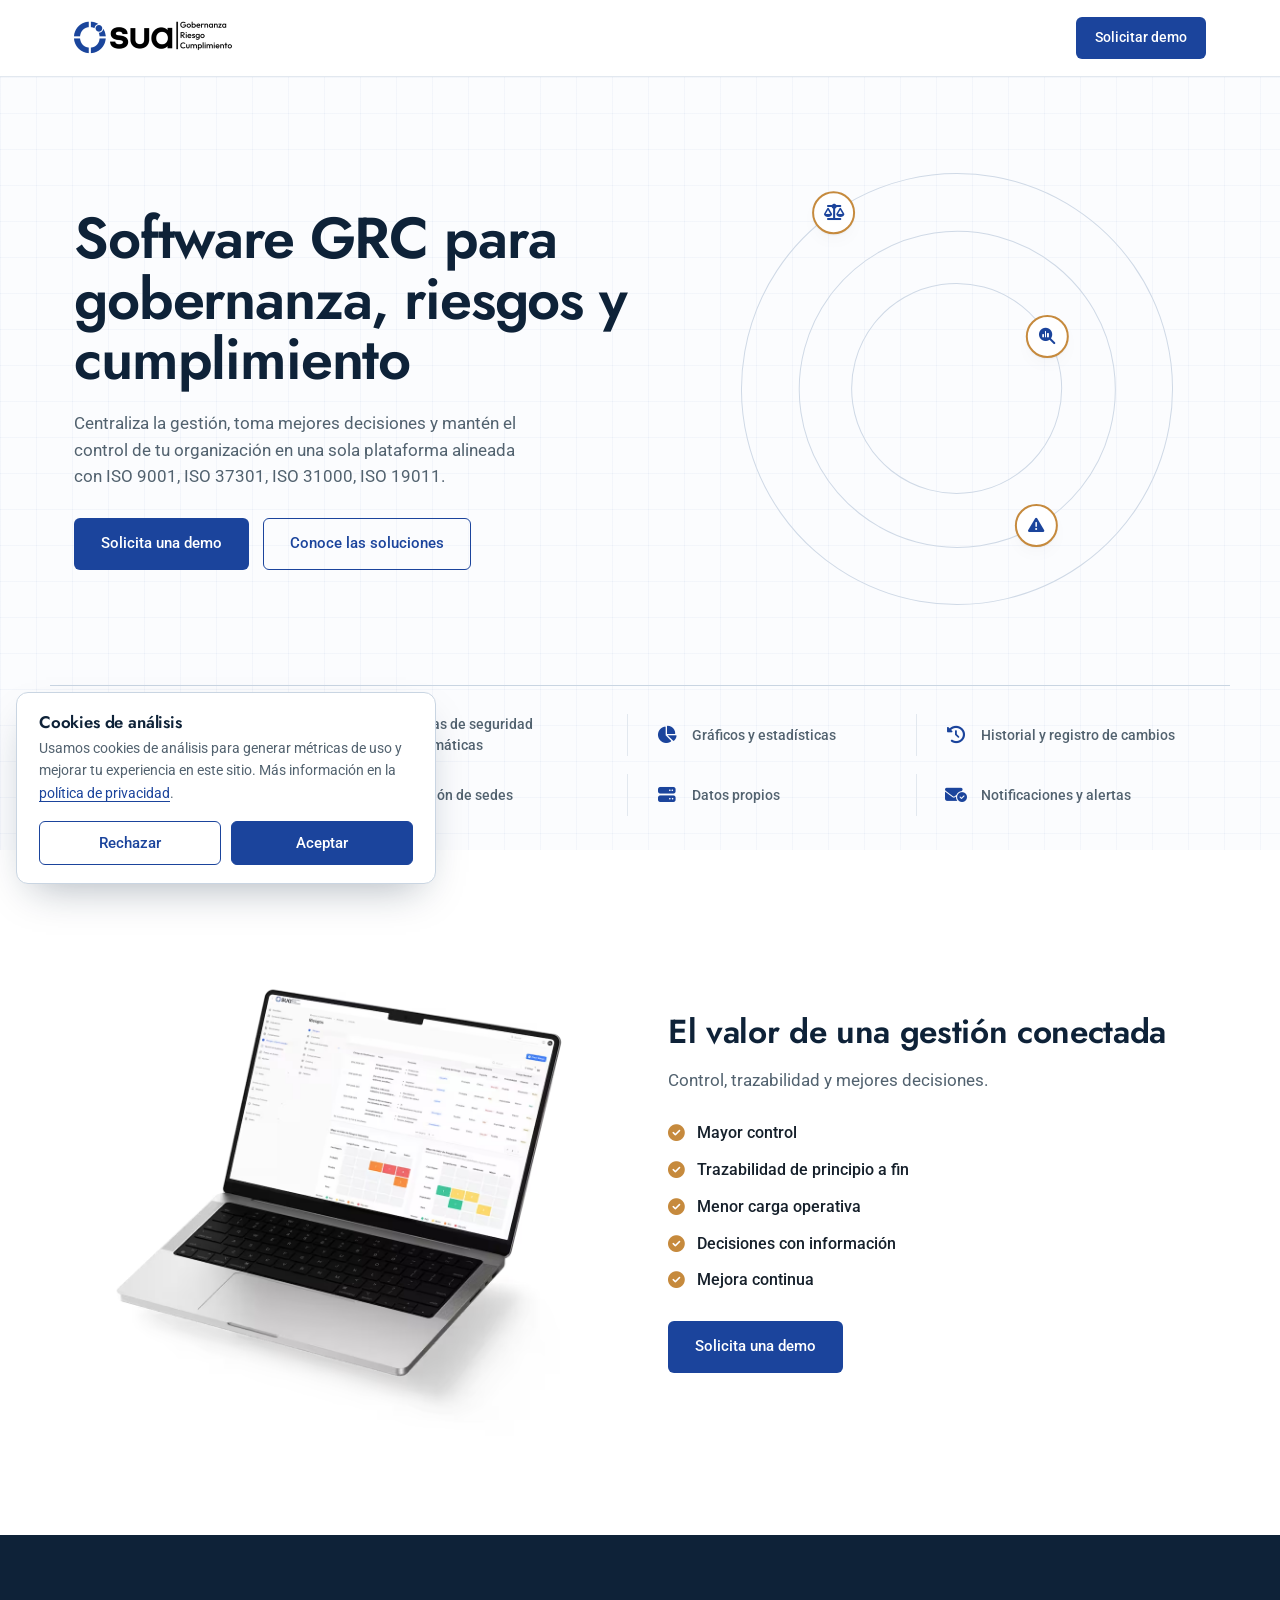
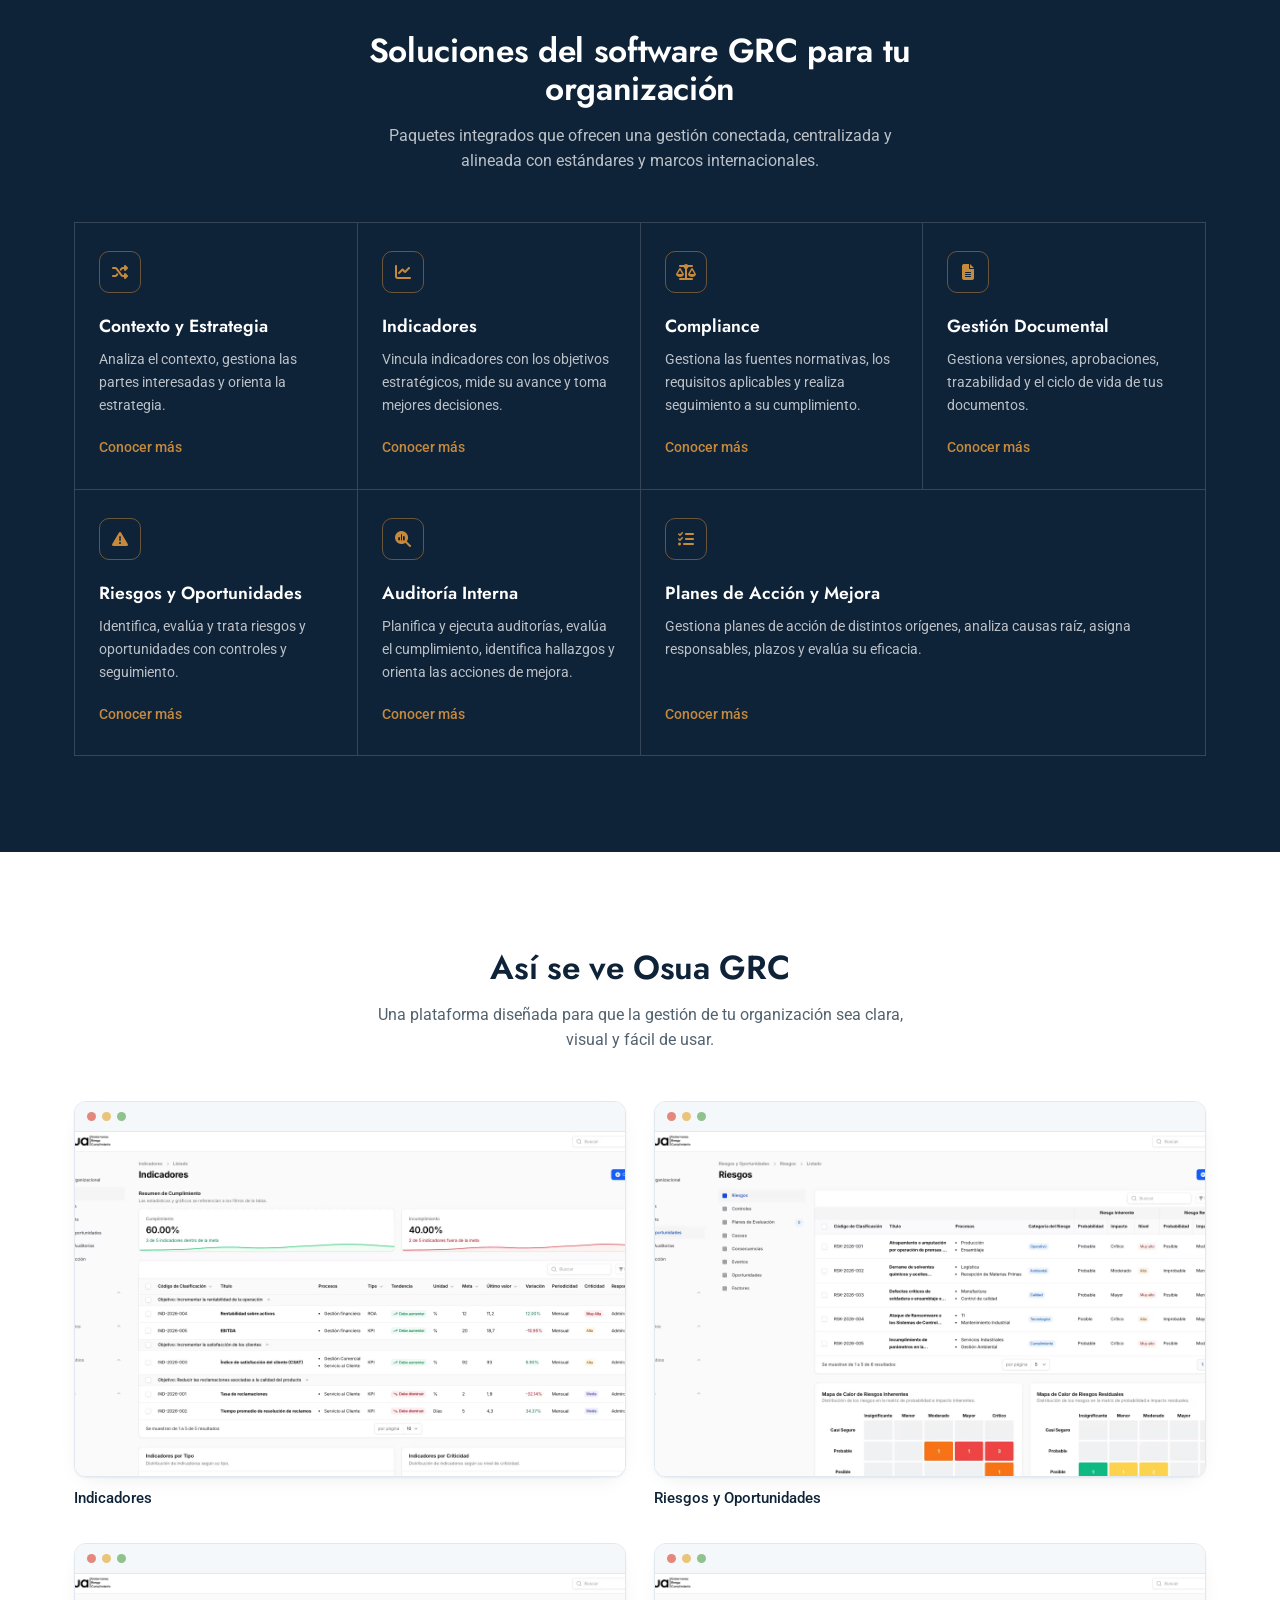
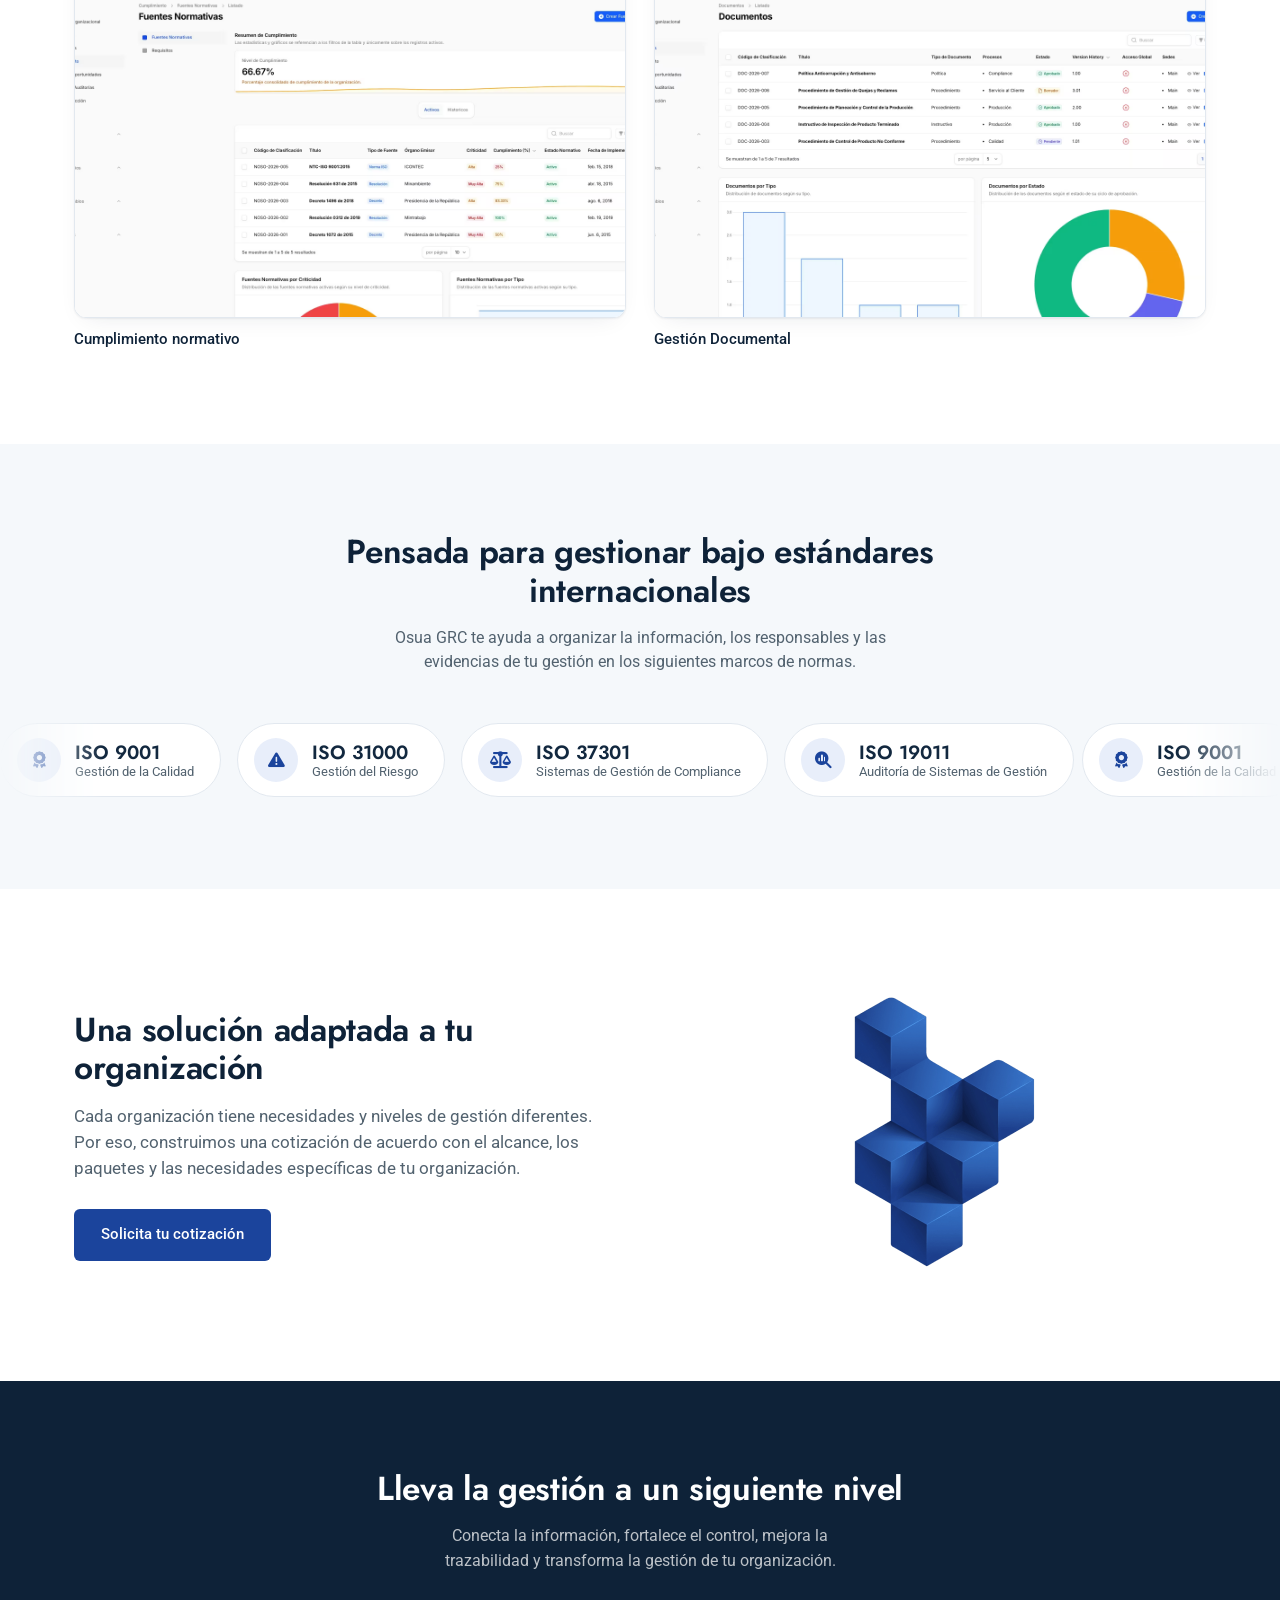
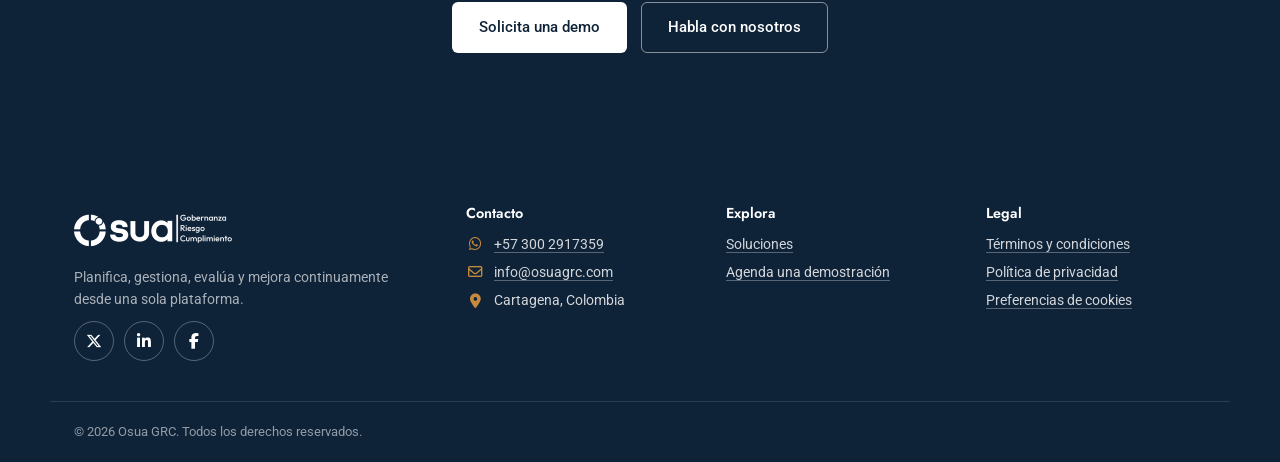
==== commit 4fb53380: "refactor: Se reemplaza la sección de consultoría por las normas y estándares; se cambia el formato d" ====
--- a/index.html
+++ b/index.html
@@ -345,79 +345,73 @@
     </div>
   </section>
 
-  <!-- CONSULTORÍA EN CUMPLIMIENTO NORMATIVO -->
-  <section class="consulting" id="consultoria">
+  <!-- NORMAS Y ESTÁNDARES -->
+  <section class="norms" id="normas" aria-labelledby="normas-title">
     <div class="wrap">
       <div class="section-head">
-        <h2>Consultoría en cumplimiento normativo y estándares ISO</h2>
-        <p>Acompañamiento para implementar o mantener tu organización bajo los principales estándares y marcos internacionales.</p>
-      </div>
-    </div>
-
-    <div class="carousel" data-carousel>
-      <button type="button" class="carousel-arrow carousel-arrow--prev" data-carousel-prev aria-label="Ver norma anterior">
-        <i class="fa-solid fa-chevron-left"></i>
-      </button>
-
-      <ul class="carousel-track" data-carousel-track tabindex="0" aria-label="Listado de normas ISO">
-
-        <li class="carousel-slide">
-          <article class="norm-card">
-            <span class="norm-card-icon"><i class="fa-solid fa-award"></i></span>
-            <h3>ISO 9001</h3>
-            <p class="norm-card-tag">Gestión de la Calidad</p>
-            <p>Estandariza procesos, mejora la satisfacción del cliente y fortalece la mejora continua en toda la organización.</p>
-            <a href="#contacto" class="norm-card-link">Más información<span class="sr-only"> sobre ISO 9001</span></a>
-          </article>
-        </li>
-
-        <li class="carousel-slide">
-          <article class="norm-card">
-            <span class="norm-card-icon"><i class="fa-solid fa-shield-halved"></i></span>
-            <h3>ISO 27001</h3>
-            <p class="norm-card-tag">Seguridad de la Información</p>
-            <p>Protege la confidencialidad, integridad y disponibilidad de la información con un sistema de gestión certificable.</p>
-            <a href="#contacto" class="norm-card-link">Más información<span class="sr-only"> sobre ISO 27001</span></a>
-          </article>
-        </li>
-
-        <li class="carousel-slide">
-          <article class="norm-card">
-            <span class="norm-card-icon"><i class="fa-solid fa-triangle-exclamation"></i></span>
-            <h3>ISO 31000</h3>
-            <p class="norm-card-tag">Gestión de Riesgos</p>
-            <p>Implementa un marco estructurado para identificar, evaluar y tratar los riesgos que afectan tus objetivos.</p>
-            <a href="#contacto" class="norm-card-link">Más información<span class="sr-only"> sobre ISO 31000</span></a>
-          </article>
-        </li>
-
-        <li class="carousel-slide">
-          <article class="norm-card">
-            <span class="norm-card-icon"><i class="fa-solid fa-scale-balanced"></i></span>
-            <h3>ISO 37301</h3>
-            <p class="norm-card-tag">Sistemas de Compliance</p>
-            <p>Formaliza tu sistema de gestión de cumplimiento y reduce el riesgo legal, reputacional y financiero.</p>
-            <a href="#contacto" class="norm-card-link">Más información<span class="sr-only"> sobre ISO 37301</span></a>
-          </article>
-        </li>
-
-        <li class="carousel-slide">
-          <article class="norm-card">
-            <span class="norm-card-icon"><i class="fa-solid fa-magnifying-glass-chart"></i></span>
-            <h3>ISO 19011</h3>
-            <p class="norm-card-tag">Directrices de Auditoría</p>
-            <p>Planificación y ejecución de auditorías internas efectivas, con criterios claros y hallazgos accionables.</p>
-            <a href="#contacto" class="norm-card-link">Más información<span class="sr-only"> sobre ISO 19011</span></a>
-          </article>
-        </li>
-      </ul>
-
-      <button type="button" class="carousel-arrow carousel-arrow--next" data-carousel-next aria-label="Ver siguiente norma">
-        <i class="fa-solid fa-chevron-right"></i>
-      </button>
-    </div>
-
-    <div class="carousel-dots" data-carousel-dots></div>
+        <h2 id="normas-title">Pensada para gestionar bajo estándares internacionales</h2>
+        <p>Osua GRC te ayuda a organizar la información, los responsables y las evidencias de tu gestión en los siguientes marcos de normas.</p>
+      </div>
+    </div>
+
+    <div class="norms-marquee">
+      <div class="norms-track">
+        <ul class="norms-group">
+          <li class="norm-chip"><span class="norm-chip-icon"><i class="fa-solid fa-award"></i></span><span class="norm-chip-text"><strong>ISO 9001</strong><span>Gestión de la Calidad</span></span></li>
+          <li class="norm-chip"><span class="norm-chip-icon"><i class="fa-solid fa-triangle-exclamation"></i></span><span class="norm-chip-text"><strong>ISO 31000</strong><span>Gestión del Riesgo</span></span></li>
+          <li class="norm-chip"><span class="norm-chip-icon"><i class="fa-solid fa-scale-balanced"></i></span><span class="norm-chip-text"><strong>ISO 37301</strong><span>Sistemas de Gestión de Compliance</span></span></li>
+          <li class="norm-chip"><span class="norm-chip-icon"><i class="fa-solid fa-magnifying-glass-chart"></i></span><span class="norm-chip-text"><strong>ISO 19011</strong><span>Auditoría de Sistemas de Gestión</span></span></li>
+        </ul>
+        <ul class="norms-group" aria-hidden="true">
+          <li class="norm-chip"><span class="norm-chip-icon"><i class="fa-solid fa-award"></i></span><span class="norm-chip-text"><strong>ISO 9001</strong><span>Gestión de la Calidad</span></span></li>
+          <li class="norm-chip"><span class="norm-chip-icon"><i class="fa-solid fa-triangle-exclamation"></i></span><span class="norm-chip-text"><strong>ISO 31000</strong><span>Gestión del Riesgo</span></span></li>
+          <li class="norm-chip"><span class="norm-chip-icon"><i class="fa-solid fa-scale-balanced"></i></span><span class="norm-chip-text"><strong>ISO 37301</strong><span>Sistemas de Gestión de Compliance</span></span></li>
+          <li class="norm-chip"><span class="norm-chip-icon"><i class="fa-solid fa-magnifying-glass-chart"></i></span><span class="norm-chip-text"><strong>ISO 19011</strong><span>Auditoría de Sistemas de Gestión</span></span></li>
+        </ul>
+        <ul class="norms-group" aria-hidden="true">
+          <li class="norm-chip"><span class="norm-chip-icon"><i class="fa-solid fa-award"></i></span><span class="norm-chip-text"><strong>ISO 9001</strong><span>Gestión de la Calidad</span></span></li>
+          <li class="norm-chip"><span class="norm-chip-icon"><i class="fa-solid fa-triangle-exclamation"></i></span><span class="norm-chip-text"><strong>ISO 31000</strong><span>Gestión del Riesgo</span></span></li>
+          <li class="norm-chip"><span class="norm-chip-icon"><i class="fa-solid fa-scale-balanced"></i></span><span class="norm-chip-text"><strong>ISO 37301</strong><span>Sistemas de Gestión de Compliance</span></span></li>
+          <li class="norm-chip"><span class="norm-chip-icon"><i class="fa-solid fa-magnifying-glass-chart"></i></span><span class="norm-chip-text"><strong>ISO 19011</strong><span>Auditoría de Sistemas de Gestión</span></span></li>
+        </ul>
+        <ul class="norms-group" aria-hidden="true">
+          <li class="norm-chip"><span class="norm-chip-icon"><i class="fa-solid fa-award"></i></span><span class="norm-chip-text"><strong>ISO 9001</strong><span>Gestión de la Calidad</span></span></li>
+          <li class="norm-chip"><span class="norm-chip-icon"><i class="fa-solid fa-triangle-exclamation"></i></span><span class="norm-chip-text"><strong>ISO 31000</strong><span>Gestión del Riesgo</span></span></li>
+          <li class="norm-chip"><span class="norm-chip-icon"><i class="fa-solid fa-scale-balanced"></i></span><span class="norm-chip-text"><strong>ISO 37301</strong><span>Sistemas de Gestión de Compliance</span></span></li>
+          <li class="norm-chip"><span class="norm-chip-icon"><i class="fa-solid fa-magnifying-glass-chart"></i></span><span class="norm-chip-text"><strong>ISO 19011</strong><span>Auditoría de Sistemas de Gestión</span></span></li>
+        </ul>
+      </div>
+    </div>
+    <!-- Segunda fila (solo móvil): sentido contrario -->
+    <div class="norms-marquee norms-marquee--alt" aria-hidden="true">
+      <div class="norms-track">
+        <ul class="norms-group" aria-hidden="true">
+          <li class="norm-chip"><span class="norm-chip-icon"><i class="fa-solid fa-scale-balanced"></i></span><span class="norm-chip-text"><strong>ISO 37301</strong><span>Sistemas de Gestión de Compliance</span></span></li>
+          <li class="norm-chip"><span class="norm-chip-icon"><i class="fa-solid fa-magnifying-glass-chart"></i></span><span class="norm-chip-text"><strong>ISO 19011</strong><span>Auditoría de Sistemas de Gestión</span></span></li>
+          <li class="norm-chip"><span class="norm-chip-icon"><i class="fa-solid fa-award"></i></span><span class="norm-chip-text"><strong>ISO 9001</strong><span>Gestión de la Calidad</span></span></li>
+          <li class="norm-chip"><span class="norm-chip-icon"><i class="fa-solid fa-triangle-exclamation"></i></span><span class="norm-chip-text"><strong>ISO 31000</strong><span>Gestión del Riesgo</span></span></li>
+        </ul>
+        <ul class="norms-group" aria-hidden="true">
+          <li class="norm-chip"><span class="norm-chip-icon"><i class="fa-solid fa-scale-balanced"></i></span><span class="norm-chip-text"><strong>ISO 37301</strong><span>Sistemas de Gestión de Compliance</span></span></li>
+          <li class="norm-chip"><span class="norm-chip-icon"><i class="fa-solid fa-magnifying-glass-chart"></i></span><span class="norm-chip-text"><strong>ISO 19011</strong><span>Auditoría de Sistemas de Gestión</span></span></li>
+          <li class="norm-chip"><span class="norm-chip-icon"><i class="fa-solid fa-award"></i></span><span class="norm-chip-text"><strong>ISO 9001</strong><span>Gestión de la Calidad</span></span></li>
+          <li class="norm-chip"><span class="norm-chip-icon"><i class="fa-solid fa-triangle-exclamation"></i></span><span class="norm-chip-text"><strong>ISO 31000</strong><span>Gestión del Riesgo</span></span></li>
+        </ul>
+        <ul class="norms-group" aria-hidden="true">
+          <li class="norm-chip"><span class="norm-chip-icon"><i class="fa-solid fa-scale-balanced"></i></span><span class="norm-chip-text"><strong>ISO 37301</strong><span>Sistemas de Gestión de Compliance</span></span></li>
+          <li class="norm-chip"><span class="norm-chip-icon"><i class="fa-solid fa-magnifying-glass-chart"></i></span><span class="norm-chip-text"><strong>ISO 19011</strong><span>Auditoría de Sistemas de Gestión</span></span></li>
+          <li class="norm-chip"><span class="norm-chip-icon"><i class="fa-solid fa-award"></i></span><span class="norm-chip-text"><strong>ISO 9001</strong><span>Gestión de la Calidad</span></span></li>
+          <li class="norm-chip"><span class="norm-chip-icon"><i class="fa-solid fa-triangle-exclamation"></i></span><span class="norm-chip-text"><strong>ISO 31000</strong><span>Gestión del Riesgo</span></span></li>
+        </ul>
+        <ul class="norms-group" aria-hidden="true">
+          <li class="norm-chip"><span class="norm-chip-icon"><i class="fa-solid fa-scale-balanced"></i></span><span class="norm-chip-text"><strong>ISO 37301</strong><span>Sistemas de Gestión de Compliance</span></span></li>
+          <li class="norm-chip"><span class="norm-chip-icon"><i class="fa-solid fa-magnifying-glass-chart"></i></span><span class="norm-chip-text"><strong>ISO 19011</strong><span>Auditoría de Sistemas de Gestión</span></span></li>
+          <li class="norm-chip"><span class="norm-chip-icon"><i class="fa-solid fa-award"></i></span><span class="norm-chip-text"><strong>ISO 9001</strong><span>Gestión de la Calidad</span></span></li>
+          <li class="norm-chip"><span class="norm-chip-icon"><i class="fa-solid fa-triangle-exclamation"></i></span><span class="norm-chip-text"><strong>ISO 31000</strong><span>Gestión del Riesgo</span></span></li>
+        </ul>
+      </div>
+    </div>
+
   </section>
 
   <!-- SOLUCIÓN ADAPTADA / COTIZACIÓN POR NECESIDADES -->
@@ -485,7 +479,6 @@
     <div class="footer-col">
       <h3>Explora</h3>
       <p><a href="./#soluciones">Soluciones</a></p>
-      <p><a href="./#consultoria">Consultoría</a></p>
       <p><a href="agendar.html">Agenda una demostración</a></p>
     </div>
 
--- a/css/styles.min.css
+++ b/css/styles.min.css
@@ -1 +1 @@
-:root{--navy-900:#0E2238;--navy-800:#12283F;--navy-700:#1B449C;--blue-500:#3A63C4;--blue-100:#E8EEFA;--gold-500:#C68A3D;--gold-100:#F7ECDA;--bg-soft:#F5F8FB;--bg-warm:#FBFCFE;--white:#FFFFFF;--ink:#16202B;--ink-soft:#52626F;--line:#E2E8EF;--line-strong:#C9D5E2;--font-display:'Jost','Roboto',-apple-system,BlinkMacSystemFont,'Segoe UI',sans-serif;--gold-700:#8A5A1A;--font:'Roboto',-apple-system,BlinkMacSystemFont,'Segoe UI',sans-serif;--radius-s:6px;--radius-m:12px;--radius-l:20px;--shadow-card:0 1px 2px rgba(14, 34, 56, 0.06),0 8px 24px -12px rgba(14, 34, 56, 0.12);--header-h:76px;--wrap:1180px}*,::after,::before{box-sizing:border-box}html{scroll-behavior:smooth;scroll-padding-top:var(--header-h)}@media (prefers-reduced-motion:reduce){html{scroll-behavior:auto}*{animation-duration:0s!important;animation-iteration-count:1!important;transition-duration:0s!important}}body{margin:0;font-family:var(--font);font-weight:400;color:var(--ink);background:var(--white);line-height:1.55;-webkit-font-smoothing:antialiased}h1,h2,h3,h4{font-family:var(--font-display);color:var(--navy-900);margin:0 0 .5em;line-height:1.15}h1{font-weight:600;font-size:clamp(2rem, 3.4vw, 2.75rem);letter-spacing:-.01em}h2{font-weight:600;font-size:clamp(1.6rem, 2.6vw, 2.1rem);letter-spacing:-.01em}h3{font-weight:600;font-size:1.2rem}p{margin:0 0 1em;color:var(--ink-soft);max-width:62ch}a{color:inherit;text-decoration:none}ul{list-style:none;margin:0;padding:0}img,svg{display:block;max-width:100%;height:auto}.wrap{width:100%;max-width:var(--wrap);margin:0 auto;padding:0 24px;position:relative;z-index:1}.section-mark{position:absolute;z-index:0;max-width:none;pointer-events:none;user-select:none;opacity:.07;width:clamp(260px,60vw,560px)}.section-mark--hero{top:clamp(-140px,-22vw,-60px);right:clamp(-140px,-22vw,-60px);width:clamp(300px,65vw,620px)}.section-mark--solutions{bottom:clamp(-160px,-24vw,-70px);left:clamp(-160px,-24vw,-70px);width:clamp(280px,62vw,540px);transform:rotate(-6deg)}.section-mark--cta{top:clamp(-140px,-22vw,-60px);right:clamp(-130px,-20vw,-50px);width:clamp(280px,60vw,520px);opacity:.09}.btn{display:inline-flex;align-items:center;justify-content:center;gap:8px;padding:13px 26px;border-radius:var(--radius-s);font-weight:500;font-size:.95rem;border:1.5px solid transparent;cursor:pointer;transition:background-color .15s ease,border-color .15s ease,color .15s ease,transform .1s ease}.btn:active{transform:translateY(1px)}.btn-primary{background:var(--navy-700);color:var(--white)}.btn-primary:hover{background:var(--blue-500)}.btn-ghost{background:0 0;color:var(--navy-700);border-color:var(--navy-700)}.btn-ghost:hover{background:var(--blue-100)}.btn-small{padding:9px 18px;font-size:.875rem}.btn-light{background:var(--white);color:var(--navy-900)}.btn-light:hover{background:var(--blue-100)}.btn:focus-visible,a:focus-visible,button:focus-visible,input:focus-visible{outline:2.5px solid var(--gold-500);outline-offset:2px}.site-header{position:sticky;top:0;z-index:100;background:rgba(255,255,255,.92);backdrop-filter:saturate(180%) blur(10px);border-bottom:1px solid var(--line)}.header-inner{height:var(--header-h);display:flex;align-items:center;justify-content:space-between;gap:24px}.brand{display:flex;align-items:center;color:var(--navy-900)}.logo-slot{display:inline-flex;align-items:center;height:52px;max-width:200px}.logo-slot--footer{height:52px}.logo-img{height:100%;width:auto;max-width:100%;object-fit:contain}.logo-slot--empty::after{content:attr(data-fallback);font-weight:700;font-size:1.2rem;color:var(--navy-900);white-space:nowrap}.logo-slot--footer.logo-slot--empty::after{color:var(--white)}.header-actions{display:flex;align-items:center;gap:14px}.split-section{padding:96px 0}.split-section--alt{background:var(--bg-soft)}.split-grid{display:grid;grid-template-columns:minmax(0,1fr) minmax(0,1fr);gap:56px;align-items:center}@media (max-width:900px){.split-grid{grid-template-columns:1fr}.split-grid__media{order:2}}.media-frame{display:flex;align-items:center;justify-content:center;width:100%}.media-frame__img{display:block;width:100%;height:auto}.media-frame__img--constrained{max-width:300px}.hero{background:linear-gradient(rgba(27,68,156,.035) 1px,transparent 1px),linear-gradient(90deg,rgba(27,68,156,.035) 1px,transparent 1px),var(--bg-warm);background-size:36px 36px,36px 36px,auto;padding-top:72px;position:relative;overflow:hidden}.hero-inner{display:grid;grid-template-columns:minmax(0,1fr) minmax(0,0.85fr);align-items:center;gap:48px;padding-bottom:56px}.hero-copy h1{margin-bottom:20px;font-size:clamp(2.3rem, 4.6vw, 3.6rem);line-height:1.05;letter-spacing:-.02em}.hero-lede{font-size:1.08rem;max-width:46ch}.hero-ctas{display:flex;gap:14px;margin-top:28px;flex-wrap:wrap}.hero-visual{display:flex;justify-content:center}.orbit{position:relative;width:100%;max-width:480px;aspect-ratio:1;container-type:inline-size}.orbit__mark{position:absolute;inset:0;margin:auto;width:30%;animation:mark-in 1.4s cubic-bezier(.2,.7,.2,1) both}.orbit__ring{position:absolute;inset:var(--inset);border:1.5px solid #cfd9e6;border-radius:50%;rotate:var(--start);animation:orbit-spin var(--dur) linear infinite}.orbit__ring--outer{--inset:5%;--dur:80s;--start:-35deg}.orbit__ring--mid{--inset:17%;--dur:56s;--start:150deg;animation-direction:reverse}.orbit__ring--inner{--inset:28%;--dur:36s;--start:60deg}.orbit__anchor{position:absolute;top:0;left:50%;width:0;height:0;rotate:calc(var(--start) * -1);animation:orbit-counter var(--dur) linear infinite;animation-direction:inherit}.orbit__node{position:absolute;transform:translate(-50%,-50%);display:flex;align-items:center;justify-content:center;width:38px;height:38px;width:clamp(30px,9cqw,46px);height:clamp(30px,9cqw,46px);background:var(--white);border:2px solid var(--gold-500);border-radius:50%;box-shadow:var(--shadow-card)}.orbit__node i{font-size:clamp(.8rem, 3.4cqw, 1.1rem);color:var(--navy-700)}@keyframes orbit-spin{to{transform:rotate(360deg)}}@keyframes orbit-counter{to{transform:rotate(-360deg)}}@keyframes mark-in{from{transform:rotate(-90deg);opacity:0}to{transform:none;opacity:1}}.feature-strip{border-top:1px solid var(--line-strong);padding:28px 24px 34px;display:grid;grid-template-columns:repeat(4,minmax(0,1fr));gap:18px 24px}.feature-strip li{display:grid;grid-template-columns:30px minmax(0,1fr);align-items:center;gap:10px;min-height:42px;padding-right:18px;border-right:1px solid var(--line)}.feature-strip li:nth-child(4n){border-right:none;padding-right:0}.feature-strip i{font-size:1.1rem;color:var(--navy-700);text-align:center}.feature-strip span{font-size:.85rem;font-weight:500;color:var(--ink-soft)}@media (max-width:720px){.feature-strip{grid-template-columns:repeat(2,minmax(0,1fr));gap:0 20px}.feature-strip li{border-right:none;border-bottom:1px solid var(--line);padding:14px 0}.feature-strip li:nth-last-child(-n+2){border-bottom:none}}@media (max-width:359px){.feature-strip{grid-template-columns:1fr}.feature-strip li:nth-last-child(2){border-bottom:1px solid var(--line)}}.split-grid__lede{font-size:1.05rem;margin-bottom:28px}.check-list{margin:20px 0 28px;display:flex;flex-direction:column;gap:12px}.check-list li{display:flex;align-items:center;gap:12px;font-weight:500;color:var(--ink)}.check-list i{color:var(--gold-500);font-size:1.05rem}.solutions{--cell-line:rgba(255, 255, 255, 0.16);padding:96px 0;background:var(--navy-900);color:var(--white);position:relative;overflow:hidden;overflow:clip}.solutions h2,.solutions h3{color:var(--white)}.section-head{max-width:640px;margin:0 auto 48px;text-align:center}.section-head p{margin:0 auto}.solutions .section-head p{color:rgba(255,255,255,.72)}.solutions-grid{display:grid;grid-template-columns:repeat(4,minmax(0,1fr));border-top:1px solid var(--cell-line);border-left:1px solid var(--cell-line)}.solution-module-card{min-height:230px;padding:28px 24px 30px;background:var(--navy-900);border-right:1px solid var(--cell-line);border-bottom:1px solid var(--cell-line);display:flex;flex-direction:column;align-items:flex-start}.solution-module-card:last-child{grid-column:span 2}.solution-module-icon{width:42px;height:42px;display:inline-flex;align-items:center;justify-content:center;margin-bottom:22px;border:1px solid rgba(198,138,61,.5);border-radius:10px;color:var(--gold-500)}.solution-module-card h3{margin:0 0 10px;font-size:1.1rem;line-height:1.3}.solution-module-card p{margin:0;font-size:.9rem;line-height:1.6;color:rgba(255,255,255,.72)}@media (max-width:980px){.solutions-grid{grid-template-columns:repeat(2,minmax(0,1fr))}.solution-module-card{min-height:200px}}@media (max-width:520px){.solutions{padding:72px 0}.solutions-grid{grid-template-columns:1fr}.solution-module-card{min-height:0;padding:24px 20px 26px}.solution-module-card:last-child{grid-column:auto}}.gallery{padding:96px 0;background:var(--white)}.gallery .section-head{margin-bottom:48px}.gallery-grid{display:grid;grid-template-columns:repeat(2,1fr);gap:36px 28px}.gallery-item{display:block;width:100%;padding:0;border:none;background:0 0;font-family:var(--font);text-align:left;cursor:pointer}.browser-frame{display:block;border-radius:var(--radius-m);overflow:hidden;border:1px solid var(--line);background:var(--white);box-shadow:var(--shadow-card);transition:transform .18s ease,box-shadow .18s ease}.gallery-item:hover .browser-frame{transform:translateY(-3px);box-shadow:0 16px 32px -14px rgba(14,34,56,.25)}.browser-bar{display:flex;align-items:center;gap:6px;padding:10px 12px;background:var(--bg-soft);border-bottom:1px solid var(--line)}.browser-dot{width:9px;height:9px;border-radius:50%;background:var(--line)}.browser-dot:first-child{background:#e5877b}.browser-dot:nth-child(2){background:#e8c57b}.browser-dot:nth-child(3){background:#8fc28c}.browser-body{display:block;position:relative;aspect-ratio:16/10;background:var(--white)}.browser-body img{width:100%;height:100%;object-fit:cover;object-position:top}.browser-body--empty{display:flex;align-items:center;justify-content:center;background:repeating-linear-gradient(135deg,var(--blue-100),var(--blue-100) 10px,var(--bg-soft) 10px,var(--bg-soft) 20px)}.browser-body--empty::before{content:'\f03e';font-family:'Font Awesome 6 Free';font-weight:900;font-size:1.6rem;color:var(--navy-700);opacity:.5}.gallery-caption{display:block;margin-top:12px;font-weight:500;font-size:.92rem;color:var(--navy-900)}@media (max-width:900px){.gallery-grid{grid-template-columns:repeat(2,1fr)}}@media (max-width:560px){.gallery-grid{grid-template-columns:1fr}}.lightbox{position:fixed;inset:0;background:rgba(14,34,56,.92);display:flex;align-items:center;justify-content:center;z-index:200;opacity:0;visibility:hidden;transition:opacity .2s ease;padding:24px}.lightbox.is-open{opacity:1;visibility:visible}.lightbox-figure{max-width:min(90vw,1000px);margin:0;text-align:center}.lightbox-figure img{max-width:100%;max-height:78vh;border-radius:var(--radius-m);margin:0 auto;box-shadow:0 20px 60px -20px rgba(0,0,0,.6)}.lightbox-figure figcaption{margin-top:16px;color:var(--white);font-weight:500;font-size:.95rem}.lightbox-arrow,.lightbox-close{position:fixed;border:none;background:rgba(255,255,255,.1);color:var(--white);border-radius:50%;cursor:pointer;display:flex;align-items:center;justify-content:center;transition:background-color .15s ease}.lightbox-arrow:hover,.lightbox-close:hover{background:rgba(255,255,255,.2)}.lightbox-close{top:24px;right:24px;width:44px;height:44px;font-size:1.1rem}.lightbox-arrow{top:50%;transform:translateY(-50%);width:52px;height:52px;font-size:1.2rem}.lightbox-arrow--prev{left:24px}.lightbox-arrow--next{right:24px}@media (max-width:640px){.lightbox-arrow{width:42px;height:42px}.lightbox-arrow--prev{left:10px}.lightbox-arrow--next{right:10px}.lightbox-close{top:14px;right:14px}}.consulting{padding:96px 0 88px;background:var(--bg-soft)}.consulting .section-head{margin-bottom:40px}.carousel{position:relative;display:flex;align-items:center;gap:8px;max-width:var(--wrap);margin:0 auto;padding:0 24px}.carousel-track{display:flex;gap:20px;overflow-x:auto;scroll-snap-type:x mandatory;scroll-behavior:smooth;padding:4px 2px 16px;margin:0;list-style:none;scrollbar-width:none;-ms-overflow-style:none}.carousel-track::-webkit-scrollbar{display:none}.carousel-slide{flex:0 0 280px;scroll-snap-align:start}.norm-card{position:relative;height:100%;display:flex;flex-direction:column;background:var(--white);border:1px solid var(--line);border-top:3px solid var(--navy-700);border-radius:var(--radius-m);padding:26px 24px 24px;transition:border-color .15s ease,box-shadow .15s ease}.norm-card:hover{border-color:var(--blue-500);border-top-color:var(--navy-700);box-shadow:var(--shadow-card)}.norm-card-icon{width:48px;height:48px;border-radius:50%;background:var(--blue-100);color:var(--navy-700);display:flex;align-items:center;justify-content:center;font-size:1.15rem;margin-bottom:16px}.norm-card h3{margin-bottom:2px}.norm-card-tag{font-size:.8rem;font-weight:500;color:var(--gold-700);margin-bottom:12px}.norm-card p:not(.norm-card-tag){font-size:.92rem;margin-bottom:16px;flex-grow:1}.norm-card-link{font-size:.88rem;font-weight:500;color:var(--navy-700);display:inline-flex;align-items:center;gap:6px;margin-top:auto}.norm-card-link i{font-size:.75rem;transition:transform .15s ease}.norm-card-link:hover{color:var(--blue-500)}.norm-card-link:hover i{transform:translateX(3px)}.carousel-arrow{flex:0 0 auto;width:44px;height:44px;border-radius:50%;border:1.5px solid var(--line);background:var(--white);color:var(--navy-800);font-size:.95rem;display:flex;align-items:center;justify-content:center;cursor:pointer;transition:border-color .15s ease,color .15s ease,opacity .15s ease}.carousel-arrow:hover{border-color:var(--navy-700);color:var(--navy-700)}.carousel-arrow:disabled{opacity:.35;cursor:default;pointer-events:none}.carousel-dots{display:flex;justify-content:center;gap:8px;margin-top:8px}.carousel-dots button{width:8px;height:8px;padding:0;border:none;border-radius:50%;background:var(--line);cursor:pointer}.carousel-dots button.is-active{background:var(--navy-700);width:22px;border-radius:4px;transition:width .2s ease}@media (max-width:640px){.carousel-arrow{display:none}.carousel{padding:0 20px}.carousel-slide{flex-basis:250px}}.cta-section{background:var(--navy-900);color:var(--white);padding:88px 0;position:relative;overflow:hidden}.cta-inner{max-width:640px;margin:0 auto;text-align:center}.cta-inner h2{color:var(--white)}.cta-inner p{color:rgba(255,255,255,.72);max-width:46ch;margin-left:auto;margin-right:auto}.cta-actions{display:flex;gap:14px;justify-content:center;margin-top:28px;flex-wrap:wrap}.btn-ghost--dark{color:var(--white);border-color:rgba(255,255,255,.5)}.btn-ghost--dark:hover{background:rgba(255,255,255,.08);border-color:var(--white)}.back-to-top{position:fixed;right:24px;bottom:24px;width:46px;height:46px;border-radius:50%;border:none;background:var(--navy-700);color:var(--white);font-size:1.05rem;display:flex;align-items:center;justify-content:center;cursor:pointer;box-shadow:0 6px 18px -6px rgba(14,34,56,.4);opacity:0;visibility:hidden;transform:translateY(10px);transition:opacity .2s ease,transform .2s ease,background-color .15s ease;z-index:90}.back-to-top.is-visible{opacity:1;visibility:visible;transform:translateY(0)}.back-to-top:hover{background:var(--blue-500)}@media (max-width:600px){.back-to-top{right:16px;bottom:16px;width:42px;height:42px}}.legal-page{padding:130px 0 100px}.legal-content{max-width:760px;margin:0 auto}.legal-updated{font-size:.85rem;font-weight:500;color:var(--ink-soft);margin-bottom:8px}.legal-content h1{margin-bottom:28px}.legal-content h2{font-size:1.25rem;margin-top:40px;margin-bottom:12px}.legal-content li,.legal-content p{max-width:none}.legal-content ul{margin:0 0 20px;padding-left:22px;list-style:disc}.legal-content li{margin-bottom:8px;color:var(--ink-soft)}.legal-content a{color:var(--navy-700);text-decoration:underline;text-underline-offset:2px}.legal-content a:hover{color:var(--blue-500)}@media (max-width:640px){.legal-page{padding:100px 0 72px}}.not-found{position:relative;overflow:hidden;background:var(--bg-soft);padding:130px 0;text-align:center;min-height:calc(100vh - var(--header-h) - 320px);display:flex;align-items:center}.not-found-inner{max-width:560px;margin:0 auto}.not-found-code{font-family:var(--font-display);font-weight:700;font-size:clamp(4rem, 12vw, 7rem);line-height:1;color:var(--navy-700);letter-spacing:-.02em;margin:0 0 8px}.not-found h1{margin-bottom:16px}.not-found p:not(.not-found-code){margin:0 auto 28px}.not-found-actions{display:flex;gap:14px;justify-content:center;flex-wrap:wrap}.section-mark--notfound{top:clamp(-140px,-22vw,-60px);left:clamp(-140px,-22vw,-60px);width:clamp(300px,65vw,620px)}@media (max-width:640px){.not-found{padding:90px 0}}.schedule{background:linear-gradient(rgba(27,68,156,.035) 1px,transparent 1px),linear-gradient(90deg,rgba(27,68,156,.035) 1px,transparent 1px),var(--bg-warm);background-size:36px 36px,36px 36px,auto;padding:130px 0 96px}.schedule-layout{display:grid;grid-template-columns:minmax(0,5fr) minmax(0,7fr);gap:64px;align-items:start}.schedule-copy h1{font-size:clamp(2rem, 4vw, 3rem);line-height:1.08;letter-spacing:-.02em;margin-bottom:18px}.schedule-copy>p{max-width:42ch;margin:0 0 28px}.schedule-facts{margin:0 0 32px;border-bottom:1px solid var(--line-strong)}.schedule-facts>div{display:grid;grid-template-columns:110px minmax(0,1fr);align-items:baseline;gap:16px;padding:14px 0;border-top:1px solid var(--line-strong)}.schedule-facts dt{font-size:.85rem;font-weight:500;color:var(--ink-soft)}.schedule-facts dd{margin:0;font-weight:500;color:var(--navy-900)}.schedule-embed{--embed-h:640px;background:var(--white);border:1px solid var(--line-strong);border-radius:var(--radius-m);box-shadow:var(--shadow-card);overflow:hidden}.schedule-embed iframe{display:block;width:100%;height:var(--embed-h);border:0}.schedule-note{max-width:none;margin:14px 0 0;font-size:.85rem;line-height:1.55;color:var(--ink-soft)}.schedule-note a{color:var(--navy-700);text-decoration:underline;text-underline-offset:2px}.schedule-note a:hover{color:var(--blue-500)}@media (max-width:980px){.schedule-layout{grid-template-columns:1fr;gap:40px}.schedule-copy>p{max-width:56ch}.schedule-embed{--embed-h:700px}}@media (max-width:640px){.schedule{padding:100px 0 72px}.schedule-facts>div{grid-template-columns:96px minmax(0,1fr);gap:12px}.schedule-embed{--embed-h:760px}.schedule-copy .btn{width:100%}}.site-footer{background:var(--navy-900);color:rgba(255,255,255,.82);padding-top:64px}.footer-inner{display:grid;grid-template-columns:1.6fr 1fr 1fr 1fr;gap:40px;padding-bottom:40px;border-bottom:1px solid rgba(255,255,255,.12)}.footer-brand{display:flex;flex-wrap:wrap;align-items:flex-start;gap:10px}.footer-brand span{font-weight:700;color:var(--white)}.footer-brand small{font-weight:400;color:rgba(255,255,255,.6);font-size:.7rem}.footer-brand p{flex-basis:100%;margin:0;font-size:.88rem;color:rgba(255,255,255,.65)}.footer-col h3{color:var(--white);font-size:.9rem;margin-bottom:12px}.footer-col p{margin-bottom:6px;font-size:.9rem;color:rgba(255,255,255,.82)}.footer-col a:hover{color:var(--gold-500)}.footer-col a{text-decoration:underline;text-decoration-color:rgba(255,255,255,0.3);text-underline-offset:3px}.footer-bottom{padding:20px 24px}.footer-bottom p{margin:0;font-size:.82rem;color:rgba(255,255,255,.55)}.footer-socials{display:flex;gap:10px}.footer-col .footer-item{display:flex;align-items:flex-start;gap:10px}.footer-item i{flex:0 0 18px;margin-top:.22em;text-align:center;font-size:.9rem;color:var(--gold-500)}.footer-social{display:inline-flex;align-items:center;justify-content:center;width:40px;height:40px;margin:0;border-radius:50%;border:1px solid rgba(255,255,255,.3);color:var(--white);font-size:1rem;text-decoration:none;transition:background-color .15s ease,border-color .15s ease,color .15s ease}.footer-col a.footer-social{text-decoration:none}.footer-col a.footer-social:hover,.footer-social:hover{background:var(--white);border-color:var(--white);color:var(--navy-900)}@media (max-width:780px){.footer-inner{grid-template-columns:1fr 1fr}}@media (max-width:480px){.footer-inner{grid-template-columns:1fr}}.footer-col .footer-link-btn{padding:0;border:0;background:0 0;font:inherit;color:inherit;cursor:pointer;text-decoration:underline;text-decoration-color:rgba(255,255,255,0.3);text-underline-offset:3px}.footer-col .footer-link-btn:hover{color:var(--gold-500)}.cookie-banner{position:fixed;left:16px;bottom:16px;z-index:120;width:min(420px,calc(100vw - 32px));padding:20px 22px 18px;background:var(--white);color:var(--ink);border:1px solid var(--line-strong);border-radius:var(--radius-m);box-shadow:0 18px 40px -16px rgba(14,34,56,.35)}.cookie-banner__title{margin:0 0 6px;font-family:var(--font-display);font-size:1.05rem;font-weight:600;color:var(--navy-900)}.cookie-banner__text{margin:0 0 16px;font-size:.9rem;line-height:1.55;color:var(--ink-soft)}.cookie-banner__text a{color:var(--navy-700);text-decoration:underline;text-underline-offset:3px}.cookie-banner__actions{display:flex;gap:10px}.cookie-btn{flex:1 1 0;min-height:44px;padding:10px 16px;font:500 0.95rem var(--font);border-radius:var(--radius-s);cursor:pointer;border:1.5px solid var(--navy-700);transition:background-color .15s ease,color .15s ease}.cookie-btn--reject{background:var(--white);color:var(--navy-700)}.cookie-btn--reject:hover{background:var(--blue-100)}.cookie-btn--accept{background:var(--navy-700);color:var(--white)}.cookie-btn--accept:hover{background:var(--blue-500);border-color:var(--blue-500)}@media (max-width:480px){.cookie-banner{left:12px;right:12px;bottom:12px;width:auto;padding:18px 18px 16px}}.solution-module-card{position:relative}.solution-module-link{margin-top:auto;padding-top:20px;font-size:.88rem;font-weight:500;color:var(--gold-500);text-decoration:none}.solution-module-link::after{content:'';position:absolute;inset:0}.solution-module-link:hover{text-decoration:underline;text-underline-offset:4px}.solution-module-link:focus-visible{outline:0}.solution-module-link:focus-visible::after{outline:2px solid var(--gold-500);outline-offset:-4px}.solution-module-card:hover{background:var(--navy-800)}.sol-hero{position:relative;overflow:hidden;padding:28px 0 80px;background:linear-gradient(rgba(27,68,156,.035) 1px,transparent 1px),linear-gradient(90deg,rgba(27,68,156,.035) 1px,transparent 1px),var(--bg-warm);background-size:36px 36px,36px 36px,auto}.sol-crumbs{margin-bottom:48px;font-size:.86rem}.sol-crumbs ol{display:flex;flex-wrap:wrap;gap:6px 10px;margin:0;padding:0;list-style:none}.sol-crumbs li{display:flex;align-items:center;gap:10px;color:var(--ink-soft)}.sol-crumbs li+li::before{content:'/';color:var(--line-strong)}.sol-crumbs a{color:var(--navy-700);text-decoration:none}.sol-crumbs a:hover{text-decoration:underline;text-underline-offset:3px}.sol-crumbs [aria-current]{color:var(--navy-900);font-weight:500}.sol-hero-grid{display:grid;grid-template-columns:minmax(0,1.1fr) minmax(0,0.9fr);gap:56px;align-items:center}.sol-icon{display:inline-flex;align-items:center;justify-content:center;width:52px;height:52px;margin-bottom:22px;border:1px solid rgba(198,138,61,.6);border-radius:12px;color:var(--gold-500);font-size:1.25rem;background:var(--white)}.sol-hero-copy h1{margin-bottom:20px;font-size:clamp(2rem, 4vw, 3.1rem);line-height:1.08;letter-spacing:-.02em}.sol-lede{max-width:50ch;font-size:1.08rem}.sol-ficha{position:relative;overflow:hidden;padding:36px 34px 38px;background:var(--navy-900);color:var(--white);border-radius:var(--radius-m)}.sol-ficha-mark{position:absolute;right:-60px;bottom:-70px;width:260px;max-width:none;opacity:.08;pointer-events:none}.sol-ficha h2{position:relative;margin:0 0 22px;font-size:1.2rem;line-height:1.3;color:var(--white)}.sol-ficha ul{position:relative;display:grid;gap:16px;margin:0;padding:0;list-style:none}.sol-ficha li{display:flex;gap:14px;align-items:flex-start;line-height:1.5;color:rgba(255,255,255,.86)}.sol-ficha li i{flex:0 0 20px;margin-top:4px;font-size:.9rem;text-align:center;color:var(--gold-500)}.sol-section{padding:88px 0}.sol-section--alt{background:var(--bg-soft)}.sol-section h2{margin-bottom:28px}.sol-intro{display:grid;grid-template-columns:minmax(0,7fr) minmax(0,5fr);gap:72px;align-items:start}.sol-intro h2{margin-bottom:20px}.sol-intro p{font-size:1.04rem;line-height:1.7}.sol-norms{padding-top:6px;border-top:2px solid var(--navy-700)}.sol-norms h3{margin:16px 0 6px;font-size:1rem}.sol-norms dl{margin:0}.sol-norms dl>div{padding:14px 0;border-bottom:1px solid var(--line)}.sol-norms dt{font-weight:500;color:var(--navy-900)}.sol-norms dd{margin:2px 0 0;font-size:.92rem;line-height:1.5;color:var(--ink-soft)}.sol-caps{margin:0;padding:0;list-style:none;border-bottom:1px solid var(--line-strong)}.sol-caps li{display:grid;grid-template-columns:minmax(0,4fr) minmax(0,8fr);gap:40px;padding:26px 0;border-top:1px solid var(--line-strong)}.sol-caps h3{margin:0;font-size:1.12rem;line-height:1.35;color:var(--navy-900)}.sol-caps p{margin:0;max-width:60ch;line-height:1.65}.sol-figure{margin:0 auto;max-width:960px}.sol-figure .browser-frame{box-shadow:0 24px 48px -24px rgba(14,34,56,.3)}.sol-flow{display:grid;grid-template-columns:repeat(var(--steps),minmax(0,1fr));gap:24px;margin:0;padding:0;list-style:none;counter-reset:step}.sol-flow li{position:relative;padding-top:56px;counter-increment:step}.sol-flow li::before{content:counter(step);position:absolute;top:0;left:0;z-index:1;display:grid;place-items:center;width:36px;height:36px;border-radius:50%;background:var(--navy-700);color:var(--white);font:600 0.95rem var(--font-display)}.sol-flow li:last-child::before{background:var(--gold-500)}.sol-flow li::after{content:'';position:absolute;top:17px;left:36px;right:-24px;height:2px;background:var(--line-strong)}.sol-flow li:last-child::after{display:none}.sol-flow h3{margin:0 0 6px;font-size:1.08rem;color:var(--navy-900)}.sol-flow p{margin:0;font-size:.93rem;line-height:1.55}.sol-related-list{margin:0;padding:0;list-style:none;border-bottom:1px solid var(--line-strong)}.sol-related-list li{border-top:1px solid var(--line-strong)}.sol-related-link{display:flex;align-items:center;gap:20px;padding:22px 8px;color:inherit;text-decoration:none}.sol-related-link:hover{background:var(--white)}.sol-related-icon{flex:0 0 42px;margin:0;background:var(--white)}.sol-related-text{flex:1;display:grid;gap:2px;min-width:0}.sol-related-text strong{font-family:var(--font-display);font-size:1.1rem;font-weight:600;color:var(--navy-900)}.sol-related-text span{font-size:.92rem;line-height:1.5;color:var(--ink-soft)}.sol-related-chev{color:var(--navy-700);font-size:.85rem}.sol-pager{display:flex;justify-content:space-between;gap:24px;margin-top:40px}.sol-pager-link{display:grid;gap:2px;max-width:48%;color:inherit;text-decoration:none}.sol-pager-link span{font-size:.84rem;color:var(--ink-soft)}.sol-pager-link strong{font-family:var(--font-display);font-weight:600;color:var(--navy-700)}.sol-pager-link:hover strong{text-decoration:underline;text-underline-offset:4px}.sol-pager-link--next{margin-left:auto;text-align:right}@media (max-width:900px){.sol-hero{padding-bottom:64px}.sol-crumbs{margin-bottom:32px}.sol-hero-grid,.sol-intro{grid-template-columns:1fr;gap:40px}.sol-section{padding:64px 0}.sol-caps li{grid-template-columns:1fr;gap:8px;padding:22px 0}.sol-flow{grid-template-columns:1fr;gap:28px}.sol-flow li{padding:4px 0 0 56px}.sol-flow li::after{top:36px;bottom:-28px;left:17px;right:auto;width:2px;height:auto}.sol-flow li:last-child::after{display:none}}@media (max-width:520px){.sol-ficha{padding:28px 22px 30px}.sol-related-link{gap:14px;padding:18px 0}.sol-pager{flex-direction:column}.sol-pager-link{max-width:none}.sol-pager-link--next{margin-left:0;text-align:left}}@media (max-width:900px){.hero-inner{grid-template-columns:1fr;padding-bottom:40px}.hero-visual{width:100%;max-width:360px;margin:8px auto 0}}.sr-only{position:absolute;width:1px;height:1px;margin:-1px;padding:0;overflow:hidden;clip:rect(0 0 0 0);white-space:nowrap;border:0}.skip-link{position:fixed;top:8px;left:8px;z-index:300;padding:10px 16px;border-radius:var(--radius-s);background:var(--navy-900);color:var(--white);font-weight:500;transform:translateY(-200%)}.skip-link:focus{transform:none}@media (max-width:520px){.cta-actions,.hero-ctas{flex-direction:column;align-items:stretch}.cta-actions .btn,.hero-ctas .btn{width:100%}}+:root{--navy-900:#0E2238;--navy-800:#12283F;--navy-700:#1B449C;--blue-500:#3A63C4;--blue-100:#E8EEFA;--gold-500:#C68A3D;--gold-100:#F7ECDA;--bg-soft:#F5F8FB;--bg-warm:#FBFCFE;--white:#FFFFFF;--ink:#16202B;--ink-soft:#52626F;--line:#E2E8EF;--line-strong:#C9D5E2;--font-display:'Jost','Roboto',-apple-system,BlinkMacSystemFont,'Segoe UI',sans-serif;--gold-700:#8A5A1A;--font:'Roboto',-apple-system,BlinkMacSystemFont,'Segoe UI',sans-serif;--radius-s:6px;--radius-m:12px;--radius-l:20px;--shadow-card:0 1px 2px rgba(14, 34, 56, 0.06),0 8px 24px -12px rgba(14, 34, 56, 0.12);--header-h:76px;--wrap:1180px}*,::after,::before{box-sizing:border-box}html{scroll-behavior:smooth;scroll-padding-top:var(--header-h)}@media (prefers-reduced-motion:reduce){html{scroll-behavior:auto}*{animation-duration:0s!important;animation-iteration-count:1!important;transition-duration:0s!important}}body{margin:0;font-family:var(--font);font-weight:400;color:var(--ink);background:var(--white);line-height:1.55;-webkit-font-smoothing:antialiased}h1,h2,h3,h4{font-family:var(--font-display);color:var(--navy-900);margin:0 0 .5em;line-height:1.15}h1{font-weight:600;font-size:clamp(2rem, 3.4vw, 2.75rem);letter-spacing:-.01em}h2{font-weight:600;font-size:clamp(1.6rem, 2.6vw, 2.1rem);letter-spacing:-.01em}h3{font-weight:600;font-size:1.2rem}p{margin:0 0 1em;color:var(--ink-soft);max-width:62ch}a{color:inherit;text-decoration:none}ul{list-style:none;margin:0;padding:0}img,svg{display:block;max-width:100%;height:auto}.wrap{width:100%;max-width:var(--wrap);margin:0 auto;padding:0 24px;position:relative;z-index:1}.section-mark{position:absolute;z-index:0;max-width:none;pointer-events:none;user-select:none;opacity:.07;width:clamp(260px,60vw,560px)}.section-mark--hero{top:clamp(-140px,-22vw,-60px);right:clamp(-140px,-22vw,-60px);width:clamp(300px,65vw,620px)}.section-mark--solutions{bottom:clamp(-160px,-24vw,-70px);left:clamp(-160px,-24vw,-70px);width:clamp(280px,62vw,540px);transform:rotate(-6deg)}.section-mark--cta{top:clamp(-140px,-22vw,-60px);right:clamp(-130px,-20vw,-50px);width:clamp(280px,60vw,520px);opacity:.09}.btn{display:inline-flex;align-items:center;justify-content:center;gap:8px;padding:13px 26px;border-radius:var(--radius-s);font-weight:500;font-size:.95rem;border:1.5px solid transparent;cursor:pointer;transition:background-color .15s ease,border-color .15s ease,color .15s ease,transform .1s ease}.btn:active{transform:translateY(1px)}.btn-primary{background:var(--navy-700);color:var(--white)}.btn-primary:hover{background:var(--blue-500)}.btn-ghost{background:0 0;color:var(--navy-700);border-color:var(--navy-700)}.btn-ghost:hover{background:var(--blue-100)}.btn-small{padding:9px 18px;font-size:.875rem}.btn-light{background:var(--white);color:var(--navy-900)}.btn-light:hover{background:var(--blue-100)}.btn:focus-visible,a:focus-visible,button:focus-visible,input:focus-visible{outline:2.5px solid var(--gold-500);outline-offset:2px}.site-header{position:sticky;top:0;z-index:100;background:rgba(255,255,255,.92);backdrop-filter:saturate(180%) blur(10px);border-bottom:1px solid var(--line)}.header-inner{height:var(--header-h);display:flex;align-items:center;justify-content:space-between;gap:24px}.brand{display:flex;align-items:center;color:var(--navy-900)}.logo-slot{display:inline-flex;align-items:center;height:52px;max-width:200px}.logo-slot--footer{height:52px}.logo-img{height:100%;width:auto;max-width:100%;object-fit:contain}.logo-slot--empty::after{content:attr(data-fallback);font-weight:700;font-size:1.2rem;color:var(--navy-900);white-space:nowrap}.logo-slot--footer.logo-slot--empty::after{color:var(--white)}.header-actions{display:flex;align-items:center;gap:14px}.split-section{padding:96px 0}.split-section--alt{background:var(--bg-soft)}.split-grid{display:grid;grid-template-columns:minmax(0,1fr) minmax(0,1fr);gap:56px;align-items:center}@media (max-width:900px){.split-grid{grid-template-columns:1fr}.split-grid__media{order:2}}.media-frame{display:flex;align-items:center;justify-content:center;width:100%}.media-frame__img{display:block;width:100%;height:auto}.media-frame__img--constrained{max-width:300px}.hero{background:linear-gradient(rgba(27,68,156,.035) 1px,transparent 1px),linear-gradient(90deg,rgba(27,68,156,.035) 1px,transparent 1px),var(--bg-warm);background-size:36px 36px,36px 36px,auto;padding-top:72px;position:relative;overflow:hidden}.hero-inner{display:grid;grid-template-columns:minmax(0,1fr) minmax(0,0.85fr);align-items:center;gap:48px;padding-bottom:56px}.hero-copy h1{margin-bottom:20px;font-size:clamp(2.3rem, 4.6vw, 3.6rem);line-height:1.05;letter-spacing:-.02em}.hero-lede{font-size:1.08rem;max-width:46ch}.hero-ctas{display:flex;gap:14px;margin-top:28px;flex-wrap:wrap}.hero-visual{display:flex;justify-content:center}.orbit{position:relative;width:100%;max-width:480px;aspect-ratio:1;container-type:inline-size}.orbit__mark{position:absolute;inset:0;margin:auto;width:30%;animation:mark-in 1.4s cubic-bezier(.2,.7,.2,1) both}.orbit__ring{position:absolute;inset:var(--inset);border:1.5px solid #cfd9e6;border-radius:50%;rotate:var(--start);animation:orbit-spin var(--dur) linear infinite}.orbit__ring--outer{--inset:5%;--dur:80s;--start:-35deg}.orbit__ring--mid{--inset:17%;--dur:56s;--start:150deg;animation-direction:reverse}.orbit__ring--inner{--inset:28%;--dur:36s;--start:60deg}.orbit__anchor{position:absolute;top:0;left:50%;width:0;height:0;rotate:calc(var(--start) * -1);animation:orbit-counter var(--dur) linear infinite;animation-direction:inherit}.orbit__node{position:absolute;transform:translate(-50%,-50%);display:flex;align-items:center;justify-content:center;width:38px;height:38px;width:clamp(30px,9cqw,46px);height:clamp(30px,9cqw,46px);background:var(--white);border:2px solid var(--gold-500);border-radius:50%;box-shadow:var(--shadow-card)}.orbit__node i{font-size:clamp(.8rem, 3.4cqw, 1.1rem);color:var(--navy-700)}@keyframes orbit-spin{to{transform:rotate(360deg)}}@keyframes orbit-counter{to{transform:rotate(-360deg)}}@keyframes mark-in{from{transform:rotate(-90deg);opacity:0}to{transform:none;opacity:1}}.feature-strip{border-top:1px solid var(--line-strong);padding:28px 24px 34px;display:grid;grid-template-columns:repeat(4,minmax(0,1fr));gap:18px 24px}.feature-strip li{display:grid;grid-template-columns:30px minmax(0,1fr);align-items:center;gap:10px;min-height:42px;padding-right:18px;border-right:1px solid var(--line)}.feature-strip li:nth-child(4n){border-right:none;padding-right:0}.feature-strip i{font-size:1.1rem;color:var(--navy-700);text-align:center}.feature-strip span{font-size:.85rem;font-weight:500;color:var(--ink-soft)}@media (max-width:720px){.feature-strip{grid-template-columns:repeat(2,minmax(0,1fr));gap:0 20px}.feature-strip li{border-right:none;border-bottom:1px solid var(--line);padding:14px 0}.feature-strip li:nth-last-child(-n+2){border-bottom:none}}@media (max-width:359px){.feature-strip{grid-template-columns:1fr}.feature-strip li:nth-last-child(2){border-bottom:1px solid var(--line)}}.split-grid__lede{font-size:1.05rem;margin-bottom:28px}.check-list{margin:20px 0 28px;display:flex;flex-direction:column;gap:12px}.check-list li{display:flex;align-items:center;gap:12px;font-weight:500;color:var(--ink)}.check-list i{color:var(--gold-500);font-size:1.05rem}.solutions{--cell-line:rgba(255, 255, 255, 0.16);padding:96px 0;background:var(--navy-900);color:var(--white);position:relative;overflow:hidden;overflow:clip}.solutions h2,.solutions h3{color:var(--white)}.section-head{max-width:640px;margin:0 auto 48px;text-align:center}.section-head p{margin:0 auto}.solutions .section-head p{color:rgba(255,255,255,.72)}.solutions-grid{display:grid;grid-template-columns:repeat(4,minmax(0,1fr));border-top:1px solid var(--cell-line);border-left:1px solid var(--cell-line)}.solution-module-card{min-height:230px;padding:28px 24px 30px;background:var(--navy-900);border-right:1px solid var(--cell-line);border-bottom:1px solid var(--cell-line);display:flex;flex-direction:column;align-items:flex-start}.solution-module-card:last-child{grid-column:span 2}.solution-module-icon{width:42px;height:42px;display:inline-flex;align-items:center;justify-content:center;margin-bottom:22px;border:1px solid rgba(198,138,61,.5);border-radius:10px;color:var(--gold-500)}.solution-module-card h3{margin:0 0 10px;font-size:1.1rem;line-height:1.3}.solution-module-card p{margin:0;font-size:.9rem;line-height:1.6;color:rgba(255,255,255,.72)}@media (max-width:980px){.solutions-grid{grid-template-columns:repeat(2,minmax(0,1fr))}.solution-module-card{min-height:200px}}@media (max-width:520px){.solutions{padding:72px 0}.solutions-grid{grid-template-columns:1fr}.solution-module-card{min-height:0;padding:24px 20px 26px}.solution-module-card:last-child{grid-column:auto}}.gallery{padding:96px 0;background:var(--white)}.gallery .section-head{margin-bottom:48px}.gallery-grid{display:grid;grid-template-columns:repeat(2,1fr);gap:36px 28px}.gallery-item{display:block;width:100%;padding:0;border:none;background:0 0;font-family:var(--font);text-align:left;cursor:pointer}.browser-frame{display:block;border-radius:var(--radius-m);overflow:hidden;border:1px solid var(--line);background:var(--white);box-shadow:var(--shadow-card);transition:transform .18s ease,box-shadow .18s ease}.gallery-item:hover .browser-frame{transform:translateY(-3px);box-shadow:0 16px 32px -14px rgba(14,34,56,.25)}.browser-bar{display:flex;align-items:center;gap:6px;padding:10px 12px;background:var(--bg-soft);border-bottom:1px solid var(--line)}.browser-dot{width:9px;height:9px;border-radius:50%;background:var(--line)}.browser-dot:first-child{background:#e5877b}.browser-dot:nth-child(2){background:#e8c57b}.browser-dot:nth-child(3){background:#8fc28c}.browser-body{display:block;position:relative;aspect-ratio:16/10;background:var(--white)}.browser-body img{width:100%;height:100%;object-fit:cover;object-position:top}.browser-body--empty{display:flex;align-items:center;justify-content:center;background:repeating-linear-gradient(135deg,var(--blue-100),var(--blue-100) 10px,var(--bg-soft) 10px,var(--bg-soft) 20px)}.browser-body--empty::before{content:'\f03e';font-family:'Font Awesome 6 Free';font-weight:900;font-size:1.6rem;color:var(--navy-700);opacity:.5}.gallery-caption{display:block;margin-top:12px;font-weight:500;font-size:.92rem;color:var(--navy-900)}@media (max-width:900px){.gallery-grid{grid-template-columns:repeat(2,1fr)}}@media (max-width:560px){.gallery-grid{grid-template-columns:1fr}}.lightbox{position:fixed;inset:0;background:rgba(14,34,56,.92);display:flex;align-items:center;justify-content:center;z-index:200;opacity:0;visibility:hidden;transition:opacity .2s ease;padding:24px}.lightbox.is-open{opacity:1;visibility:visible}.lightbox-figure{max-width:min(90vw,1000px);margin:0;text-align:center}.lightbox-figure img{max-width:100%;max-height:78vh;border-radius:var(--radius-m);margin:0 auto;box-shadow:0 20px 60px -20px rgba(0,0,0,.6)}.lightbox-figure figcaption{margin-top:16px;color:var(--white);font-weight:500;font-size:.95rem}.lightbox-arrow,.lightbox-close{position:fixed;border:none;background:rgba(255,255,255,.1);color:var(--white);border-radius:50%;cursor:pointer;display:flex;align-items:center;justify-content:center;transition:background-color .15s ease}.lightbox-arrow:hover,.lightbox-close:hover{background:rgba(255,255,255,.2)}.lightbox-close{top:24px;right:24px;width:44px;height:44px;font-size:1.1rem}.lightbox-arrow{top:50%;transform:translateY(-50%);width:52px;height:52px;font-size:1.2rem}.lightbox-arrow--prev{left:24px}.lightbox-arrow--next{right:24px}@media (max-width:640px){.lightbox-arrow{width:42px;height:42px}.lightbox-arrow--prev{left:10px}.lightbox-arrow--next{right:10px}.lightbox-close{top:14px;right:14px}}.norms{padding:88px 0 80px;background:var(--bg-soft);overflow:hidden}.norms .section-head{margin-bottom:44px}.norms{padding-bottom:88px}.norms-marquee{position:relative;-webkit-mask-image:linear-gradient(90deg,transparent,#000 8%,#000 92%,transparent);mask-image:linear-gradient(90deg,transparent,#000 8%,#000 92%,transparent)}.norms-track{display:flex;width:max-content;animation:norms-scroll 42s linear infinite}.norms-marquee--alt{display:none}.norms-marquee:focus-within .norms-track,.norms-marquee:hover .norms-track{animation-play-state:paused}.norms-group{display:flex;flex:0 0 auto;gap:16px;padding:4px 8px 4px 0;margin:0;list-style:none}@keyframes norms-scroll{to{transform:translateX(-25%)}}.norm-chip{display:flex;align-items:center;gap:14px;padding:14px 26px 14px 16px;background:var(--white);border:1px solid var(--line);border-radius:999px;white-space:nowrap}.norm-chip-icon{flex:0 0 auto;width:44px;height:44px;border-radius:50%;background:var(--blue-100);color:var(--navy-700);display:flex;align-items:center;justify-content:center;font-size:1.05rem}.norm-chip-text{display:flex;flex-direction:column;line-height:1.25}.norm-chip-text strong{font-family:var(--font-display);font-size:1.2rem;font-weight:600;color:var(--navy-800)}.norm-chip-text span{font-size:.84rem;color:var(--ink-soft)}@media (prefers-reduced-motion:reduce){.norms-track{animation:none;width:auto;justify-content:center}.norms-marquee{-webkit-mask-image:none;mask-image:none;padding:0 20px}.norms-group[aria-hidden=true],.norms-marquee--alt{display:none!important}.norms-group{flex-wrap:wrap;justify-content:center}}@media (max-width:640px){.norms{padding:64px 0 64px}.norms .section-head{margin-bottom:32px}.norm-chip{padding:10px 20px 10px 12px;gap:12px}.norm-chip-icon{width:38px;height:38px;font-size:.95rem}.norm-chip-text strong{font-size:1.05rem}.norm-chip-text span{font-size:.78rem}.norms-marquee--alt{display:block;margin-top:14px}.norms-marquee--alt .norms-track{animation-direction:reverse;animation-duration:48s}}.cta-section{background:var(--navy-900);color:var(--white);padding:88px 0;position:relative;overflow:hidden}.cta-inner{max-width:640px;margin:0 auto;text-align:center}.cta-inner h2{color:var(--white)}.cta-inner p{color:rgba(255,255,255,.72);max-width:46ch;margin-left:auto;margin-right:auto}.cta-actions{display:flex;gap:14px;justify-content:center;margin-top:28px;flex-wrap:wrap}.btn-ghost--dark{color:var(--white);border-color:rgba(255,255,255,.5)}.btn-ghost--dark:hover{background:rgba(255,255,255,.08);border-color:var(--white)}.back-to-top{position:fixed;right:24px;bottom:24px;width:46px;height:46px;border-radius:50%;border:none;background:var(--navy-700);color:var(--white);font-size:1.05rem;display:flex;align-items:center;justify-content:center;cursor:pointer;box-shadow:0 6px 18px -6px rgba(14,34,56,.4);opacity:0;visibility:hidden;transform:translateY(10px);transition:opacity .2s ease,transform .2s ease,background-color .15s ease;z-index:90}.back-to-top.is-visible{opacity:1;visibility:visible;transform:translateY(0)}.back-to-top:hover{background:var(--blue-500)}@media (max-width:600px){.back-to-top{right:16px;bottom:16px;width:42px;height:42px}}.legal-page{padding:130px 0 100px}.legal-content{max-width:760px;margin:0 auto}.legal-updated{font-size:.85rem;font-weight:500;color:var(--ink-soft);margin-bottom:8px}.legal-content h1{margin-bottom:28px}.legal-content h2{font-size:1.25rem;margin-top:40px;margin-bottom:12px}.legal-content li,.legal-content p{max-width:none}.legal-content ul{margin:0 0 20px;padding-left:22px;list-style:disc}.legal-content li{margin-bottom:8px;color:var(--ink-soft)}.legal-content a{color:var(--navy-700);text-decoration:underline;text-underline-offset:2px}.legal-content a:hover{color:var(--blue-500)}@media (max-width:640px){.legal-page{padding:100px 0 72px}}.not-found{position:relative;overflow:hidden;background:var(--bg-soft);padding:130px 0;text-align:center;min-height:calc(100vh - var(--header-h) - 320px);display:flex;align-items:center}.not-found-inner{max-width:560px;margin:0 auto}.not-found-code{font-family:var(--font-display);font-weight:700;font-size:clamp(4rem, 12vw, 7rem);line-height:1;color:var(--navy-700);letter-spacing:-.02em;margin:0 0 8px}.not-found h1{margin-bottom:16px}.not-found p:not(.not-found-code){margin:0 auto 28px}.not-found-actions{display:flex;gap:14px;justify-content:center;flex-wrap:wrap}.section-mark--notfound{top:clamp(-140px,-22vw,-60px);left:clamp(-140px,-22vw,-60px);width:clamp(300px,65vw,620px)}@media (max-width:640px){.not-found{padding:90px 0}}.schedule{background:linear-gradient(rgba(27,68,156,.035) 1px,transparent 1px),linear-gradient(90deg,rgba(27,68,156,.035) 1px,transparent 1px),var(--bg-warm);background-size:36px 36px,36px 36px,auto;padding:130px 0 96px}.schedule-layout{display:grid;grid-template-columns:minmax(0,5fr) minmax(0,7fr);gap:64px;align-items:start}.schedule-copy h1{font-size:clamp(2rem, 4vw, 3rem);line-height:1.08;letter-spacing:-.02em;margin-bottom:18px}.schedule-copy>p{max-width:42ch;margin:0 0 28px}.schedule-facts{margin:0 0 32px;border-bottom:1px solid var(--line-strong)}.schedule-facts>div{display:grid;grid-template-columns:110px minmax(0,1fr);align-items:baseline;gap:16px;padding:14px 0;border-top:1px solid var(--line-strong)}.schedule-facts dt{font-size:.85rem;font-weight:500;color:var(--ink-soft)}.schedule-facts dd{margin:0;font-weight:500;color:var(--navy-900)}.schedule-embed{--embed-h:640px;background:var(--white);border:1px solid var(--line-strong);border-radius:var(--radius-m);box-shadow:var(--shadow-card);overflow:hidden}.schedule-embed iframe{display:block;width:100%;height:var(--embed-h);border:0}.schedule-note{max-width:none;margin:14px 0 0;font-size:.85rem;line-height:1.55;color:var(--ink-soft)}.schedule-note a{color:var(--navy-700);text-decoration:underline;text-underline-offset:2px}.schedule-note a:hover{color:var(--blue-500)}@media (max-width:980px){.schedule-layout{grid-template-columns:1fr;gap:40px}.schedule-copy>p{max-width:56ch}.schedule-embed{--embed-h:700px}}@media (max-width:640px){.schedule{padding:100px 0 72px}.schedule-facts>div{grid-template-columns:96px minmax(0,1fr);gap:12px}.schedule-embed{--embed-h:760px}.schedule-copy .btn{width:100%}}.site-footer{background:var(--navy-900);color:rgba(255,255,255,.82);padding-top:64px}.footer-inner{display:grid;grid-template-columns:1.6fr 1fr 1fr 1fr;gap:40px;padding-bottom:40px;border-bottom:1px solid rgba(255,255,255,.12)}.footer-brand{display:flex;flex-wrap:wrap;align-items:flex-start;gap:10px}.footer-brand span{font-weight:700;color:var(--white)}.footer-brand small{font-weight:400;color:rgba(255,255,255,.6);font-size:.7rem}.footer-brand p{flex-basis:100%;margin:0;font-size:.88rem;color:rgba(255,255,255,.65)}.footer-col h3{color:var(--white);font-size:.9rem;margin-bottom:12px}.footer-col p{margin-bottom:6px;font-size:.9rem;color:rgba(255,255,255,.82)}.footer-col a:hover{color:var(--gold-500)}.footer-col a{text-decoration:underline;text-decoration-color:rgba(255,255,255,0.3);text-underline-offset:3px}.footer-bottom{padding:20px 24px}.footer-bottom p{margin:0;font-size:.82rem;color:rgba(255,255,255,.55)}.footer-socials{display:flex;gap:10px}.footer-col .footer-item{display:flex;align-items:flex-start;gap:10px}.footer-item i{flex:0 0 18px;margin-top:.22em;text-align:center;font-size:.9rem;color:var(--gold-500)}.footer-social{display:inline-flex;align-items:center;justify-content:center;width:40px;height:40px;margin:0;border-radius:50%;border:1px solid rgba(255,255,255,.3);color:var(--white);font-size:1rem;text-decoration:none;transition:background-color .15s ease,border-color .15s ease,color .15s ease}.footer-col a.footer-social{text-decoration:none}.footer-col a.footer-social:hover,.footer-social:hover{background:var(--white);border-color:var(--white);color:var(--navy-900)}@media (max-width:780px){.footer-inner{grid-template-columns:1fr 1fr}}@media (max-width:480px){.footer-inner{grid-template-columns:1fr}}.footer-col .footer-link-btn{padding:0;border:0;background:0 0;font:inherit;color:inherit;cursor:pointer;text-decoration:underline;text-decoration-color:rgba(255,255,255,0.3);text-underline-offset:3px}.footer-col .footer-link-btn:hover{color:var(--gold-500)}.cookie-banner{position:fixed;left:16px;bottom:16px;z-index:120;width:min(420px,calc(100vw - 32px));padding:20px 22px 18px;background:var(--white);color:var(--ink);border:1px solid var(--line-strong);border-radius:var(--radius-m);box-shadow:0 18px 40px -16px rgba(14,34,56,.35)}.cookie-banner__title{margin:0 0 6px;font-family:var(--font-display);font-size:1.05rem;font-weight:600;color:var(--navy-900)}.cookie-banner__text{margin:0 0 16px;font-size:.9rem;line-height:1.55;color:var(--ink-soft)}.cookie-banner__text a{color:var(--navy-700);text-decoration:underline;text-underline-offset:3px}.cookie-banner__actions{display:flex;gap:10px}.cookie-btn{flex:1 1 0;min-height:44px;padding:10px 16px;font:500 0.95rem var(--font);border-radius:var(--radius-s);cursor:pointer;border:1.5px solid var(--navy-700);transition:background-color .15s ease,color .15s ease}.cookie-btn--reject{background:var(--white);color:var(--navy-700)}.cookie-btn--reject:hover{background:var(--blue-100)}.cookie-btn--accept{background:var(--navy-700);color:var(--white)}.cookie-btn--accept:hover{background:var(--blue-500);border-color:var(--blue-500)}@media (max-width:480px){.cookie-banner{left:12px;right:12px;bottom:12px;width:auto;padding:18px 18px 16px}}.solution-module-card{position:relative}.solution-module-link{margin-top:auto;padding-top:20px;font-size:.88rem;font-weight:500;color:var(--gold-500);text-decoration:none}.solution-module-link::after{content:'';position:absolute;inset:0}.solution-module-link:hover{text-decoration:underline;text-underline-offset:4px}.solution-module-link:focus-visible{outline:0}.solution-module-link:focus-visible::after{outline:2px solid var(--gold-500);outline-offset:-4px}.solution-module-card:hover{background:var(--navy-800)}.sol-hero{position:relative;overflow:hidden;padding:28px 0 80px;background:linear-gradient(rgba(27,68,156,.035) 1px,transparent 1px),linear-gradient(90deg,rgba(27,68,156,.035) 1px,transparent 1px),var(--bg-warm);background-size:36px 36px,36px 36px,auto}.sol-crumbs{margin-bottom:48px;font-size:.86rem}.sol-crumbs ol{display:flex;flex-wrap:wrap;gap:6px 10px;margin:0;padding:0;list-style:none}.sol-crumbs li{display:flex;align-items:center;gap:10px;color:var(--ink-soft)}.sol-crumbs li+li::before{content:'/';color:var(--line-strong)}.sol-crumbs a{color:var(--navy-700);text-decoration:none}.sol-crumbs a:hover{text-decoration:underline;text-underline-offset:3px}.sol-crumbs [aria-current]{color:var(--navy-900);font-weight:500}.sol-hero-grid{display:grid;grid-template-columns:minmax(0,1.1fr) minmax(0,0.9fr);gap:56px;align-items:center}.sol-icon{display:inline-flex;align-items:center;justify-content:center;width:52px;height:52px;margin-bottom:22px;border:1px solid rgba(198,138,61,.6);border-radius:12px;color:var(--gold-500);font-size:1.25rem;background:var(--white)}.sol-hero-copy h1{margin-bottom:20px;font-size:clamp(2rem, 4vw, 3.1rem);line-height:1.08;letter-spacing:-.02em}.sol-lede{max-width:50ch;font-size:1.08rem}.sol-ficha{position:relative;overflow:hidden;padding:36px 34px 38px;background:var(--navy-900);color:var(--white);border-radius:var(--radius-m)}.sol-ficha-mark{position:absolute;right:-60px;bottom:-70px;width:260px;max-width:none;opacity:.08;pointer-events:none}.sol-ficha h2{position:relative;margin:0 0 22px;font-size:1.2rem;line-height:1.3;color:var(--white)}.sol-ficha ul{position:relative;display:grid;gap:16px;margin:0;padding:0;list-style:none}.sol-ficha li{display:flex;gap:14px;align-items:flex-start;line-height:1.5;color:rgba(255,255,255,.86)}.sol-ficha li i{flex:0 0 20px;margin-top:4px;font-size:.9rem;text-align:center;color:var(--gold-500)}.sol-section{padding:88px 0}.sol-section--alt{background:var(--bg-soft)}.sol-section h2{margin-bottom:28px}.sol-intro{display:grid;grid-template-columns:minmax(0,7fr) minmax(0,5fr);gap:72px;align-items:start}.sol-intro h2{margin-bottom:20px}.sol-intro p{font-size:1.04rem;line-height:1.7}.sol-norms{padding-top:6px;border-top:2px solid var(--navy-700)}.sol-norms h3{margin:16px 0 6px;font-size:1rem}.sol-norms dl{margin:0}.sol-norms dl>div{padding:14px 0;border-bottom:1px solid var(--line)}.sol-norms dt{font-weight:500;color:var(--navy-900)}.sol-norms dd{margin:2px 0 0;font-size:.92rem;line-height:1.5;color:var(--ink-soft)}.sol-caps{margin:0;padding:0;list-style:none;border-bottom:1px solid var(--line-strong)}.sol-caps li{display:grid;grid-template-columns:minmax(0,4fr) minmax(0,8fr);gap:40px;padding:26px 0;border-top:1px solid var(--line-strong)}.sol-caps h3{margin:0;font-size:1.12rem;line-height:1.35;color:var(--navy-900)}.sol-caps p{margin:0;max-width:60ch;line-height:1.65}.sol-figure{margin:0 auto;max-width:960px}.sol-figure .browser-frame{box-shadow:0 24px 48px -24px rgba(14,34,56,.3)}.sol-flow{display:grid;grid-template-columns:repeat(var(--steps),minmax(0,1fr));gap:24px;margin:0;padding:0;list-style:none;counter-reset:step}.sol-flow li{position:relative;padding-top:56px;counter-increment:step}.sol-flow li::before{content:counter(step);position:absolute;top:0;left:0;z-index:1;display:grid;place-items:center;width:36px;height:36px;border-radius:50%;background:var(--navy-700);color:var(--white);font:600 0.95rem var(--font-display)}.sol-flow li:last-child::before{background:var(--gold-500)}.sol-flow li::after{content:'';position:absolute;top:17px;left:36px;right:-24px;height:2px;background:var(--line-strong)}.sol-flow li:last-child::after{display:none}.sol-flow h3{margin:0 0 6px;font-size:1.08rem;color:var(--navy-900)}.sol-flow p{margin:0;font-size:.93rem;line-height:1.55}.sol-related-list{margin:0;padding:0;list-style:none;border-bottom:1px solid var(--line-strong)}.sol-related-list li{border-top:1px solid var(--line-strong)}.sol-related-link{display:flex;align-items:center;gap:20px;padding:22px 8px;color:inherit;text-decoration:none}.sol-related-link:hover{background:var(--white)}.sol-related-icon{flex:0 0 42px;margin:0;background:var(--white)}.sol-related-text{flex:1;display:grid;gap:2px;min-width:0}.sol-related-text strong{font-family:var(--font-display);font-size:1.1rem;font-weight:600;color:var(--navy-900)}.sol-related-text span{font-size:.92rem;line-height:1.5;color:var(--ink-soft)}.sol-related-chev{color:var(--navy-700);font-size:.85rem}.sol-pager{display:flex;justify-content:space-between;gap:24px;margin-top:40px}.sol-pager-link{display:grid;gap:2px;max-width:48%;color:inherit;text-decoration:none}.sol-pager-link span{font-size:.84rem;color:var(--ink-soft)}.sol-pager-link strong{font-family:var(--font-display);font-weight:600;color:var(--navy-700)}.sol-pager-link:hover strong{text-decoration:underline;text-underline-offset:4px}.sol-pager-link--next{margin-left:auto;text-align:right}@media (max-width:900px){.sol-hero{padding-bottom:64px}.sol-crumbs{margin-bottom:32px}.sol-hero-grid,.sol-intro{grid-template-columns:1fr;gap:40px}.sol-section{padding:64px 0}.sol-caps li{grid-template-columns:1fr;gap:8px;padding:22px 0}.sol-flow{grid-template-columns:1fr;gap:28px}.sol-flow li{padding:4px 0 0 56px}.sol-flow li::after{top:36px;bottom:-28px;left:17px;right:auto;width:2px;height:auto}.sol-flow li:last-child::after{display:none}}@media (max-width:520px){.sol-ficha{padding:28px 22px 30px}.sol-related-link{gap:14px;padding:18px 0}.sol-pager{flex-direction:column}.sol-pager-link{max-width:none}.sol-pager-link--next{margin-left:0;text-align:left}}@media (max-width:900px){.hero-inner{grid-template-columns:1fr;padding-bottom:40px}.hero-visual{width:100%;max-width:360px;margin:8px auto 0}}.sr-only{position:absolute;width:1px;height:1px;margin:-1px;padding:0;overflow:hidden;clip:rect(0 0 0 0);white-space:nowrap;border:0}.skip-link{position:fixed;top:8px;left:8px;z-index:300;padding:10px 16px;border-radius:var(--radius-s);background:var(--navy-900);color:var(--white);font-weight:500;transform:translateY(-200%)}.skip-link:focus{transform:none}@media (max-width:520px){.cta-actions,.hero-ctas{flex-direction:column;align-items:stretch}.cta-actions .btn,.hero-ctas .btn{width:100%}}
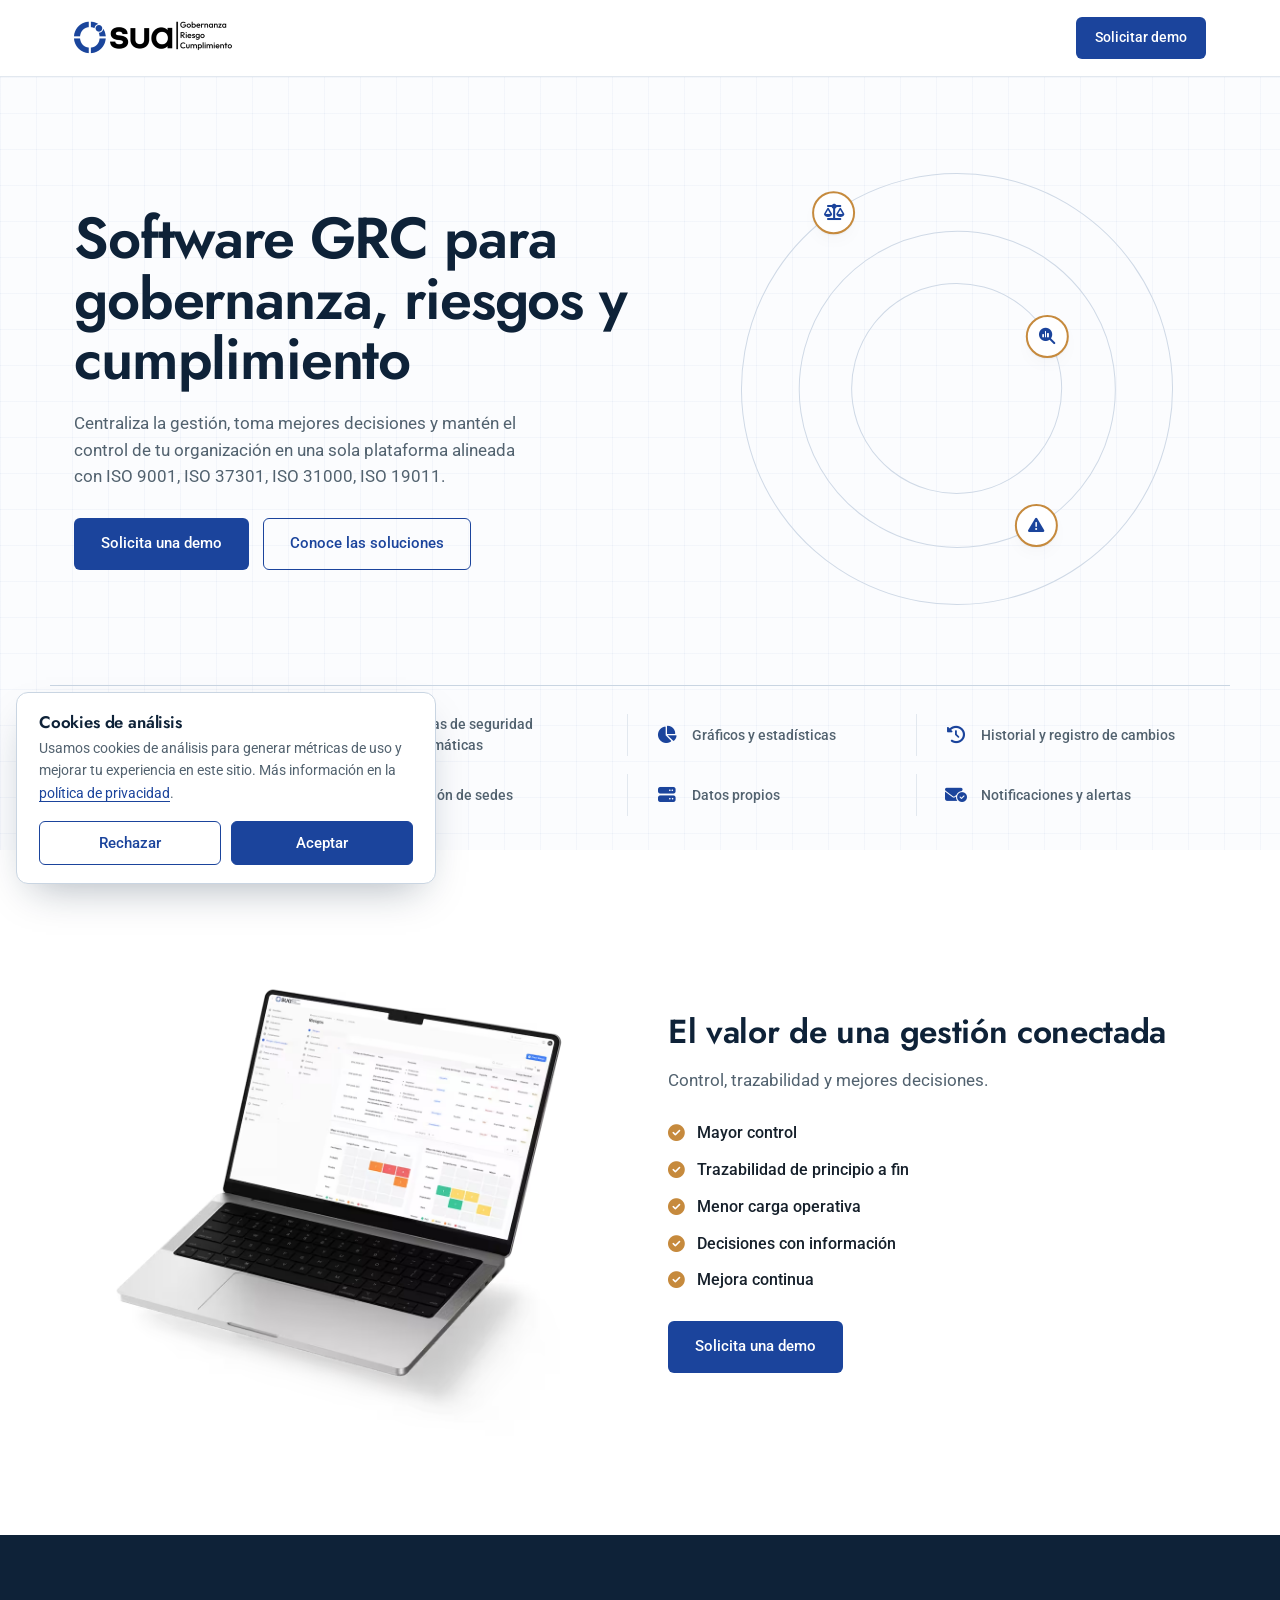
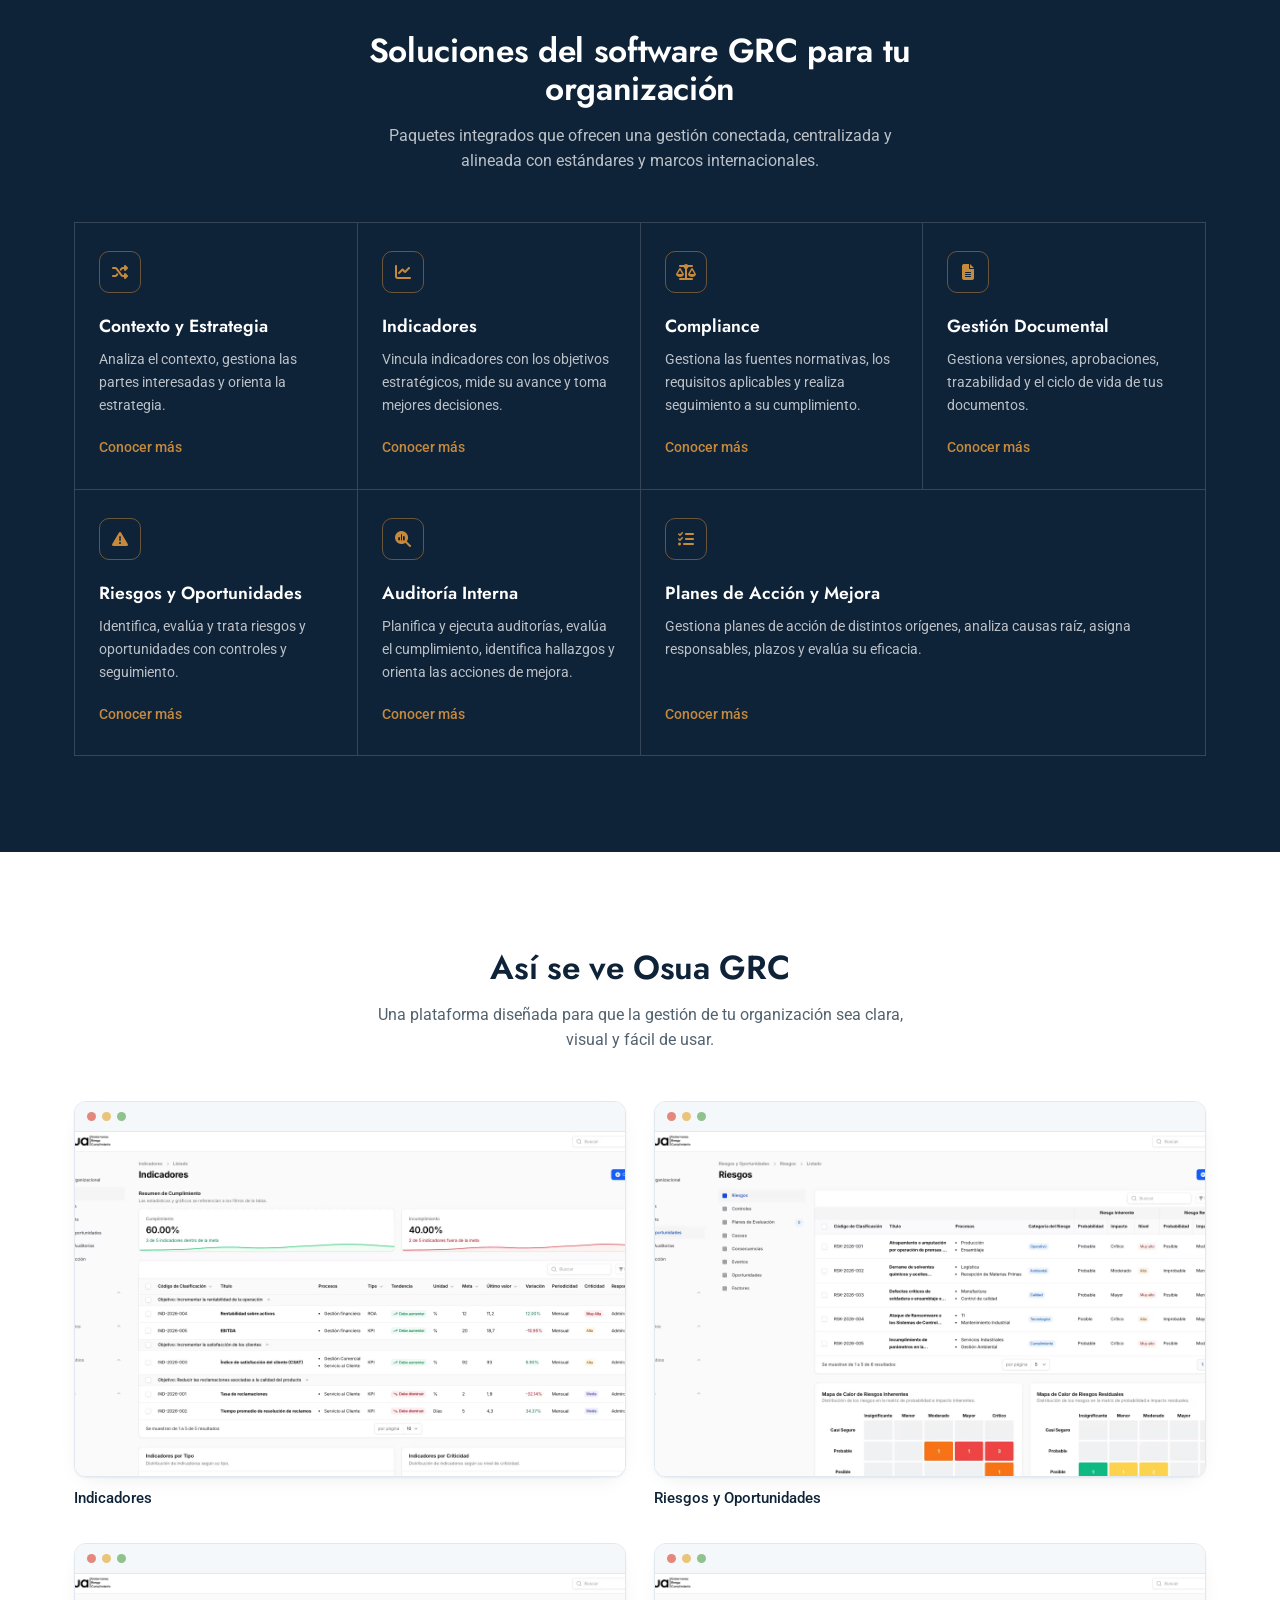
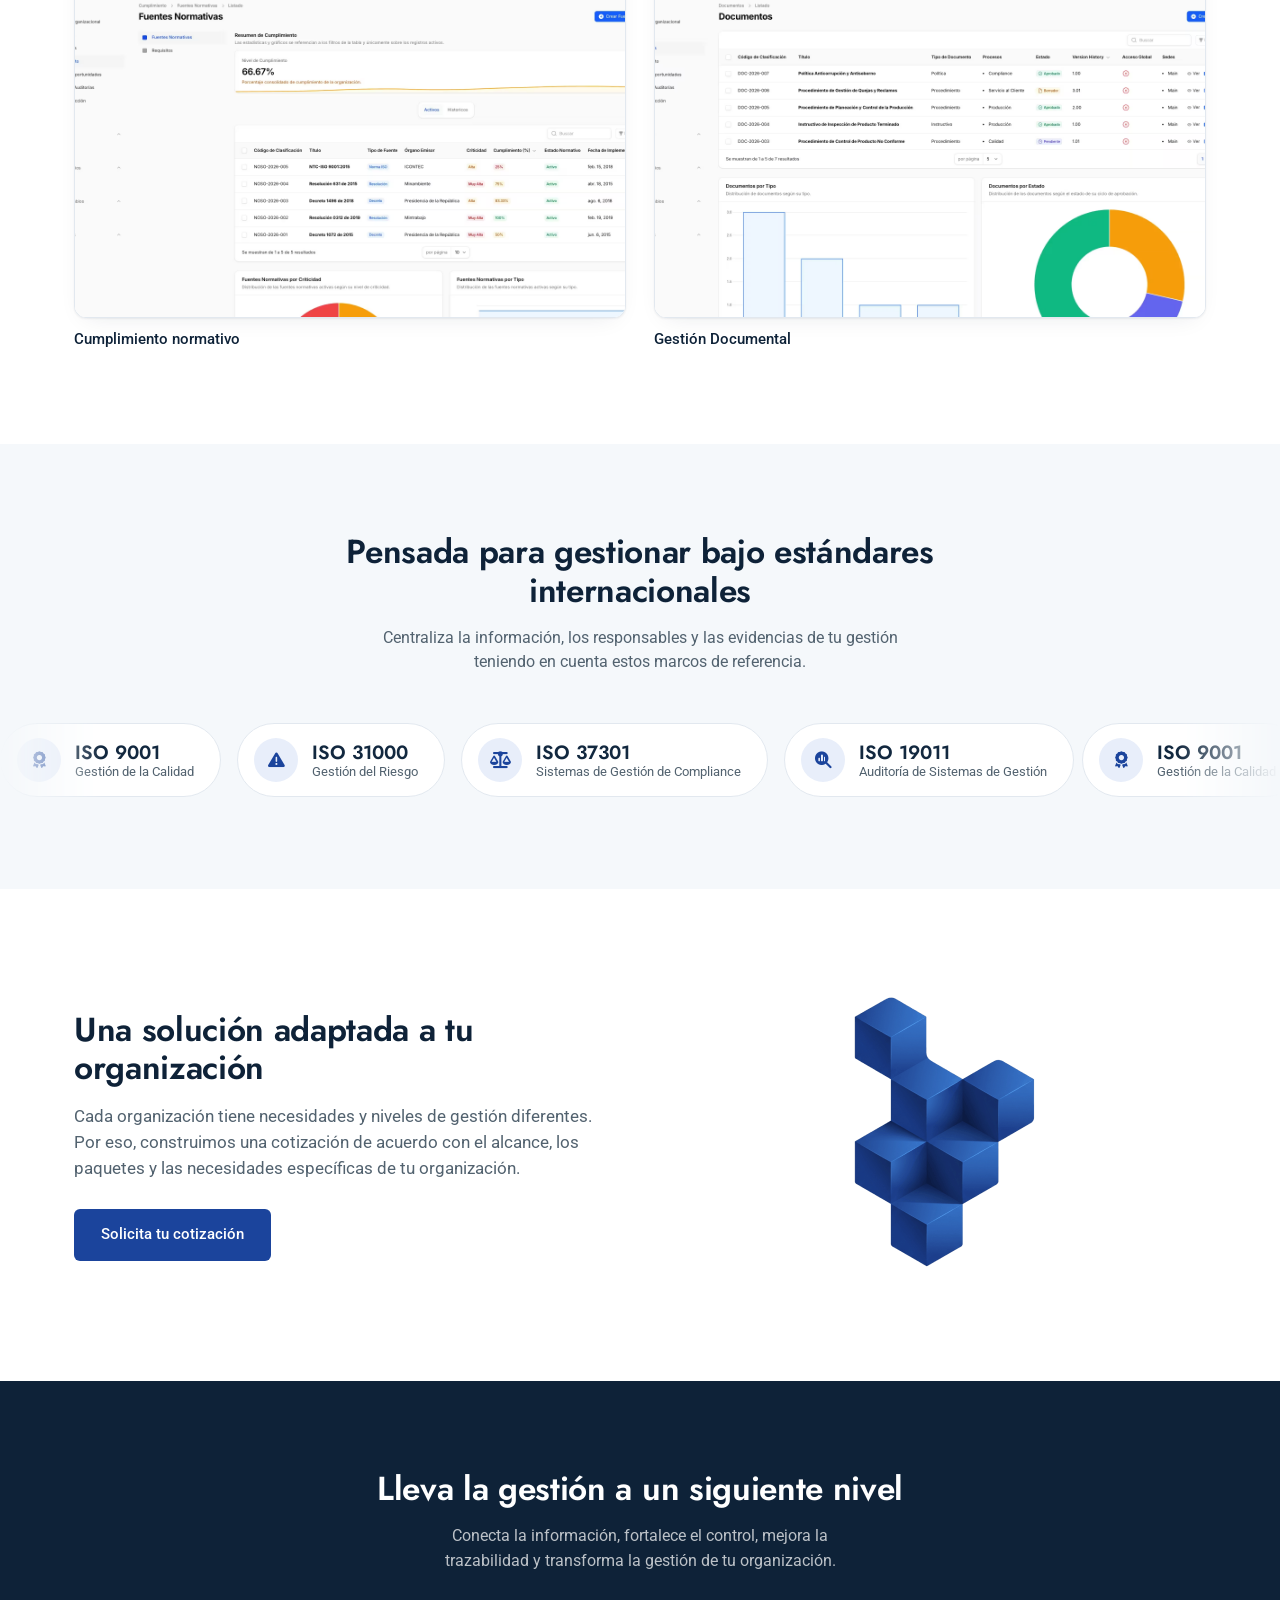
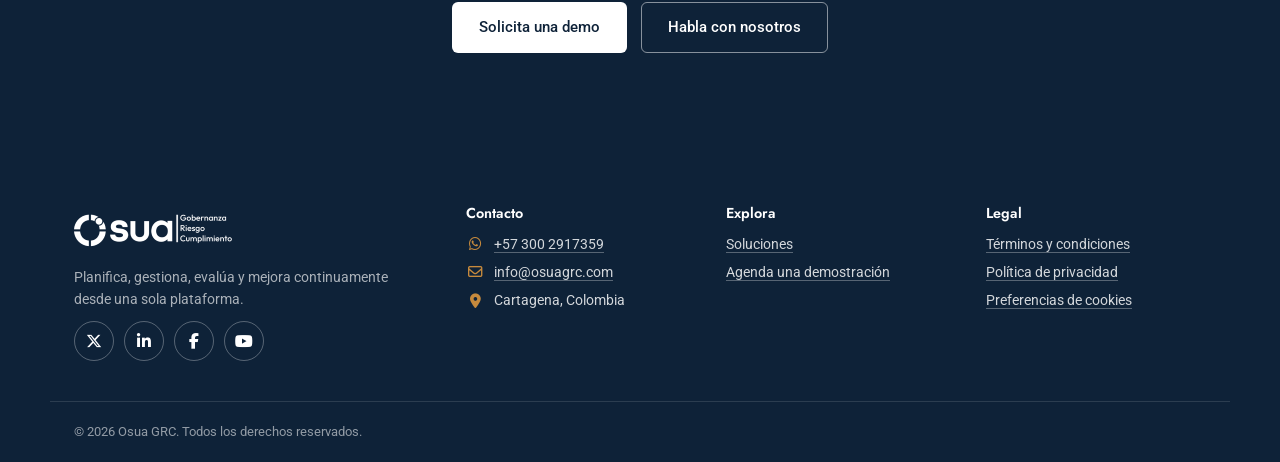
==== commit a320d097: "Se integra el canal de youtube de la organización" ====
--- a/index.html
+++ b/index.html
@@ -32,7 +32,9 @@
       "email": "info@osuagrc.com",
       "sameAs": [
         "https://x.com/OsuaGRC",
-        "https://www.linkedin.com/company/osua-grc"
+        "https://www.linkedin.com/company/osua-grc",
+        "https://www.facebook.com/OsuaGRC",
+        "https://www.youtube.com/@OsuaGRC"
       ],
       "contactPoint": {
         "@type": "ContactPoint",
@@ -350,7 +352,7 @@
     <div class="wrap">
       <div class="section-head">
         <h2 id="normas-title">Pensada para gestionar bajo estándares internacionales</h2>
-        <p>Osua GRC te ayuda a organizar la información, los responsables y las evidencias de tu gestión en los siguientes marcos de normas.</p>
+        <p>Centraliza la información, los responsables y las evidencias de tu gestión teniendo en cuenta estos marcos de referencia.</p>
       </div>
     </div>
 
@@ -382,7 +384,7 @@
         </ul>
       </div>
     </div>
-    <!-- Segunda fila (solo móvil): sentido contrario -->
+    <!-- Segunda fila (solo móvil): sentido contrario, decorativa -->
     <div class="norms-marquee norms-marquee--alt" aria-hidden="true">
       <div class="norms-track">
         <ul class="norms-group" aria-hidden="true">
@@ -466,6 +468,9 @@
         <a class="footer-social" href="https://www.facebook.com/OsuaGRC" target="_blank" rel="noopener noreferrer" aria-label="Osua GRC en Facebook (se abre en una pestaña nueva)">
           <i class="fa-brands fa-facebook-f" aria-hidden="true"></i>
         </a>
+        <a class="footer-social" href="https://www.youtube.com/@OsuaGRC" target="_blank" rel="noopener noreferrer" aria-label="Osua GRC en YouTube (se abre en una pestaña nueva)">
+          <i class="fa-brands fa-youtube" aria-hidden="true"></i>
+        </a>
       </div>
     </div>
 
--- a/css/styles.min.css
+++ b/css/styles.min.css
@@ -1 +1 @@
-:root{--navy-900:#0E2238;--navy-800:#12283F;--navy-700:#1B449C;--blue-500:#3A63C4;--blue-100:#E8EEFA;--gold-500:#C68A3D;--gold-100:#F7ECDA;--bg-soft:#F5F8FB;--bg-warm:#FBFCFE;--white:#FFFFFF;--ink:#16202B;--ink-soft:#52626F;--line:#E2E8EF;--line-strong:#C9D5E2;--font-display:'Jost','Roboto',-apple-system,BlinkMacSystemFont,'Segoe UI',sans-serif;--gold-700:#8A5A1A;--font:'Roboto',-apple-system,BlinkMacSystemFont,'Segoe UI',sans-serif;--radius-s:6px;--radius-m:12px;--radius-l:20px;--shadow-card:0 1px 2px rgba(14, 34, 56, 0.06),0 8px 24px -12px rgba(14, 34, 56, 0.12);--header-h:76px;--wrap:1180px}*,::after,::before{box-sizing:border-box}html{scroll-behavior:smooth;scroll-padding-top:var(--header-h)}@media (prefers-reduced-motion:reduce){html{scroll-behavior:auto}*{animation-duration:0s!important;animation-iteration-count:1!important;transition-duration:0s!important}}body{margin:0;font-family:var(--font);font-weight:400;color:var(--ink);background:var(--white);line-height:1.55;-webkit-font-smoothing:antialiased}h1,h2,h3,h4{font-family:var(--font-display);color:var(--navy-900);margin:0 0 .5em;line-height:1.15}h1{font-weight:600;font-size:clamp(2rem, 3.4vw, 2.75rem);letter-spacing:-.01em}h2{font-weight:600;font-size:clamp(1.6rem, 2.6vw, 2.1rem);letter-spacing:-.01em}h3{font-weight:600;font-size:1.2rem}p{margin:0 0 1em;color:var(--ink-soft);max-width:62ch}a{color:inherit;text-decoration:none}ul{list-style:none;margin:0;padding:0}img,svg{display:block;max-width:100%;height:auto}.wrap{width:100%;max-width:var(--wrap);margin:0 auto;padding:0 24px;position:relative;z-index:1}.section-mark{position:absolute;z-index:0;max-width:none;pointer-events:none;user-select:none;opacity:.07;width:clamp(260px,60vw,560px)}.section-mark--hero{top:clamp(-140px,-22vw,-60px);right:clamp(-140px,-22vw,-60px);width:clamp(300px,65vw,620px)}.section-mark--solutions{bottom:clamp(-160px,-24vw,-70px);left:clamp(-160px,-24vw,-70px);width:clamp(280px,62vw,540px);transform:rotate(-6deg)}.section-mark--cta{top:clamp(-140px,-22vw,-60px);right:clamp(-130px,-20vw,-50px);width:clamp(280px,60vw,520px);opacity:.09}.btn{display:inline-flex;align-items:center;justify-content:center;gap:8px;padding:13px 26px;border-radius:var(--radius-s);font-weight:500;font-size:.95rem;border:1.5px solid transparent;cursor:pointer;transition:background-color .15s ease,border-color .15s ease,color .15s ease,transform .1s ease}.btn:active{transform:translateY(1px)}.btn-primary{background:var(--navy-700);color:var(--white)}.btn-primary:hover{background:var(--blue-500)}.btn-ghost{background:0 0;color:var(--navy-700);border-color:var(--navy-700)}.btn-ghost:hover{background:var(--blue-100)}.btn-small{padding:9px 18px;font-size:.875rem}.btn-light{background:var(--white);color:var(--navy-900)}.btn-light:hover{background:var(--blue-100)}.btn:focus-visible,a:focus-visible,button:focus-visible,input:focus-visible{outline:2.5px solid var(--gold-500);outline-offset:2px}.site-header{position:sticky;top:0;z-index:100;background:rgba(255,255,255,.92);backdrop-filter:saturate(180%) blur(10px);border-bottom:1px solid var(--line)}.header-inner{height:var(--header-h);display:flex;align-items:center;justify-content:space-between;gap:24px}.brand{display:flex;align-items:center;color:var(--navy-900)}.logo-slot{display:inline-flex;align-items:center;height:52px;max-width:200px}.logo-slot--footer{height:52px}.logo-img{height:100%;width:auto;max-width:100%;object-fit:contain}.logo-slot--empty::after{content:attr(data-fallback);font-weight:700;font-size:1.2rem;color:var(--navy-900);white-space:nowrap}.logo-slot--footer.logo-slot--empty::after{color:var(--white)}.header-actions{display:flex;align-items:center;gap:14px}.split-section{padding:96px 0}.split-section--alt{background:var(--bg-soft)}.split-grid{display:grid;grid-template-columns:minmax(0,1fr) minmax(0,1fr);gap:56px;align-items:center}@media (max-width:900px){.split-grid{grid-template-columns:1fr}.split-grid__media{order:2}}.media-frame{display:flex;align-items:center;justify-content:center;width:100%}.media-frame__img{display:block;width:100%;height:auto}.media-frame__img--constrained{max-width:300px}.hero{background:linear-gradient(rgba(27,68,156,.035) 1px,transparent 1px),linear-gradient(90deg,rgba(27,68,156,.035) 1px,transparent 1px),var(--bg-warm);background-size:36px 36px,36px 36px,auto;padding-top:72px;position:relative;overflow:hidden}.hero-inner{display:grid;grid-template-columns:minmax(0,1fr) minmax(0,0.85fr);align-items:center;gap:48px;padding-bottom:56px}.hero-copy h1{margin-bottom:20px;font-size:clamp(2.3rem, 4.6vw, 3.6rem);line-height:1.05;letter-spacing:-.02em}.hero-lede{font-size:1.08rem;max-width:46ch}.hero-ctas{display:flex;gap:14px;margin-top:28px;flex-wrap:wrap}.hero-visual{display:flex;justify-content:center}.orbit{position:relative;width:100%;max-width:480px;aspect-ratio:1;container-type:inline-size}.orbit__mark{position:absolute;inset:0;margin:auto;width:30%;animation:mark-in 1.4s cubic-bezier(.2,.7,.2,1) both}.orbit__ring{position:absolute;inset:var(--inset);border:1.5px solid #cfd9e6;border-radius:50%;rotate:var(--start);animation:orbit-spin var(--dur) linear infinite}.orbit__ring--outer{--inset:5%;--dur:80s;--start:-35deg}.orbit__ring--mid{--inset:17%;--dur:56s;--start:150deg;animation-direction:reverse}.orbit__ring--inner{--inset:28%;--dur:36s;--start:60deg}.orbit__anchor{position:absolute;top:0;left:50%;width:0;height:0;rotate:calc(var(--start) * -1);animation:orbit-counter var(--dur) linear infinite;animation-direction:inherit}.orbit__node{position:absolute;transform:translate(-50%,-50%);display:flex;align-items:center;justify-content:center;width:38px;height:38px;width:clamp(30px,9cqw,46px);height:clamp(30px,9cqw,46px);background:var(--white);border:2px solid var(--gold-500);border-radius:50%;box-shadow:var(--shadow-card)}.orbit__node i{font-size:clamp(.8rem, 3.4cqw, 1.1rem);color:var(--navy-700)}@keyframes orbit-spin{to{transform:rotate(360deg)}}@keyframes orbit-counter{to{transform:rotate(-360deg)}}@keyframes mark-in{from{transform:rotate(-90deg);opacity:0}to{transform:none;opacity:1}}.feature-strip{border-top:1px solid var(--line-strong);padding:28px 24px 34px;display:grid;grid-template-columns:repeat(4,minmax(0,1fr));gap:18px 24px}.feature-strip li{display:grid;grid-template-columns:30px minmax(0,1fr);align-items:center;gap:10px;min-height:42px;padding-right:18px;border-right:1px solid var(--line)}.feature-strip li:nth-child(4n){border-right:none;padding-right:0}.feature-strip i{font-size:1.1rem;color:var(--navy-700);text-align:center}.feature-strip span{font-size:.85rem;font-weight:500;color:var(--ink-soft)}@media (max-width:720px){.feature-strip{grid-template-columns:repeat(2,minmax(0,1fr));gap:0 20px}.feature-strip li{border-right:none;border-bottom:1px solid var(--line);padding:14px 0}.feature-strip li:nth-last-child(-n+2){border-bottom:none}}@media (max-width:359px){.feature-strip{grid-template-columns:1fr}.feature-strip li:nth-last-child(2){border-bottom:1px solid var(--line)}}.split-grid__lede{font-size:1.05rem;margin-bottom:28px}.check-list{margin:20px 0 28px;display:flex;flex-direction:column;gap:12px}.check-list li{display:flex;align-items:center;gap:12px;font-weight:500;color:var(--ink)}.check-list i{color:var(--gold-500);font-size:1.05rem}.solutions{--cell-line:rgba(255, 255, 255, 0.16);padding:96px 0;background:var(--navy-900);color:var(--white);position:relative;overflow:hidden;overflow:clip}.solutions h2,.solutions h3{color:var(--white)}.section-head{max-width:640px;margin:0 auto 48px;text-align:center}.section-head p{margin:0 auto}.solutions .section-head p{color:rgba(255,255,255,.72)}.solutions-grid{display:grid;grid-template-columns:repeat(4,minmax(0,1fr));border-top:1px solid var(--cell-line);border-left:1px solid var(--cell-line)}.solution-module-card{min-height:230px;padding:28px 24px 30px;background:var(--navy-900);border-right:1px solid var(--cell-line);border-bottom:1px solid var(--cell-line);display:flex;flex-direction:column;align-items:flex-start}.solution-module-card:last-child{grid-column:span 2}.solution-module-icon{width:42px;height:42px;display:inline-flex;align-items:center;justify-content:center;margin-bottom:22px;border:1px solid rgba(198,138,61,.5);border-radius:10px;color:var(--gold-500)}.solution-module-card h3{margin:0 0 10px;font-size:1.1rem;line-height:1.3}.solution-module-card p{margin:0;font-size:.9rem;line-height:1.6;color:rgba(255,255,255,.72)}@media (max-width:980px){.solutions-grid{grid-template-columns:repeat(2,minmax(0,1fr))}.solution-module-card{min-height:200px}}@media (max-width:520px){.solutions{padding:72px 0}.solutions-grid{grid-template-columns:1fr}.solution-module-card{min-height:0;padding:24px 20px 26px}.solution-module-card:last-child{grid-column:auto}}.gallery{padding:96px 0;background:var(--white)}.gallery .section-head{margin-bottom:48px}.gallery-grid{display:grid;grid-template-columns:repeat(2,1fr);gap:36px 28px}.gallery-item{display:block;width:100%;padding:0;border:none;background:0 0;font-family:var(--font);text-align:left;cursor:pointer}.browser-frame{display:block;border-radius:var(--radius-m);overflow:hidden;border:1px solid var(--line);background:var(--white);box-shadow:var(--shadow-card);transition:transform .18s ease,box-shadow .18s ease}.gallery-item:hover .browser-frame{transform:translateY(-3px);box-shadow:0 16px 32px -14px rgba(14,34,56,.25)}.browser-bar{display:flex;align-items:center;gap:6px;padding:10px 12px;background:var(--bg-soft);border-bottom:1px solid var(--line)}.browser-dot{width:9px;height:9px;border-radius:50%;background:var(--line)}.browser-dot:first-child{background:#e5877b}.browser-dot:nth-child(2){background:#e8c57b}.browser-dot:nth-child(3){background:#8fc28c}.browser-body{display:block;position:relative;aspect-ratio:16/10;background:var(--white)}.browser-body img{width:100%;height:100%;object-fit:cover;object-position:top}.browser-body--empty{display:flex;align-items:center;justify-content:center;background:repeating-linear-gradient(135deg,var(--blue-100),var(--blue-100) 10px,var(--bg-soft) 10px,var(--bg-soft) 20px)}.browser-body--empty::before{content:'\f03e';font-family:'Font Awesome 6 Free';font-weight:900;font-size:1.6rem;color:var(--navy-700);opacity:.5}.gallery-caption{display:block;margin-top:12px;font-weight:500;font-size:.92rem;color:var(--navy-900)}@media (max-width:900px){.gallery-grid{grid-template-columns:repeat(2,1fr)}}@media (max-width:560px){.gallery-grid{grid-template-columns:1fr}}.lightbox{position:fixed;inset:0;background:rgba(14,34,56,.92);display:flex;align-items:center;justify-content:center;z-index:200;opacity:0;visibility:hidden;transition:opacity .2s ease;padding:24px}.lightbox.is-open{opacity:1;visibility:visible}.lightbox-figure{max-width:min(90vw,1000px);margin:0;text-align:center}.lightbox-figure img{max-width:100%;max-height:78vh;border-radius:var(--radius-m);margin:0 auto;box-shadow:0 20px 60px -20px rgba(0,0,0,.6)}.lightbox-figure figcaption{margin-top:16px;color:var(--white);font-weight:500;font-size:.95rem}.lightbox-arrow,.lightbox-close{position:fixed;border:none;background:rgba(255,255,255,.1);color:var(--white);border-radius:50%;cursor:pointer;display:flex;align-items:center;justify-content:center;transition:background-color .15s ease}.lightbox-arrow:hover,.lightbox-close:hover{background:rgba(255,255,255,.2)}.lightbox-close{top:24px;right:24px;width:44px;height:44px;font-size:1.1rem}.lightbox-arrow{top:50%;transform:translateY(-50%);width:52px;height:52px;font-size:1.2rem}.lightbox-arrow--prev{left:24px}.lightbox-arrow--next{right:24px}@media (max-width:640px){.lightbox-arrow{width:42px;height:42px}.lightbox-arrow--prev{left:10px}.lightbox-arrow--next{right:10px}.lightbox-close{top:14px;right:14px}}.norms{padding:88px 0 80px;background:var(--bg-soft);overflow:hidden}.norms .section-head{margin-bottom:44px}.norms{padding-bottom:88px}.norms-marquee{position:relative;-webkit-mask-image:linear-gradient(90deg,transparent,#000 8%,#000 92%,transparent);mask-image:linear-gradient(90deg,transparent,#000 8%,#000 92%,transparent)}.norms-track{display:flex;width:max-content;animation:norms-scroll 42s linear infinite}.norms-marquee--alt{display:none}.norms-marquee:focus-within .norms-track,.norms-marquee:hover .norms-track{animation-play-state:paused}.norms-group{display:flex;flex:0 0 auto;gap:16px;padding:4px 8px 4px 0;margin:0;list-style:none}@keyframes norms-scroll{to{transform:translateX(-25%)}}.norm-chip{display:flex;align-items:center;gap:14px;padding:14px 26px 14px 16px;background:var(--white);border:1px solid var(--line);border-radius:999px;white-space:nowrap}.norm-chip-icon{flex:0 0 auto;width:44px;height:44px;border-radius:50%;background:var(--blue-100);color:var(--navy-700);display:flex;align-items:center;justify-content:center;font-size:1.05rem}.norm-chip-text{display:flex;flex-direction:column;line-height:1.25}.norm-chip-text strong{font-family:var(--font-display);font-size:1.2rem;font-weight:600;color:var(--navy-800)}.norm-chip-text span{font-size:.84rem;color:var(--ink-soft)}@media (prefers-reduced-motion:reduce){.norms-track{animation:none;width:auto;justify-content:center}.norms-marquee{-webkit-mask-image:none;mask-image:none;padding:0 20px}.norms-group[aria-hidden=true],.norms-marquee--alt{display:none!important}.norms-group{flex-wrap:wrap;justify-content:center}}@media (max-width:640px){.norms{padding:64px 0 64px}.norms .section-head{margin-bottom:32px}.norm-chip{padding:10px 20px 10px 12px;gap:12px}.norm-chip-icon{width:38px;height:38px;font-size:.95rem}.norm-chip-text strong{font-size:1.05rem}.norm-chip-text span{font-size:.78rem}.norms-marquee--alt{display:block;margin-top:14px}.norms-marquee--alt .norms-track{animation-direction:reverse;animation-duration:48s}}.cta-section{background:var(--navy-900);color:var(--white);padding:88px 0;position:relative;overflow:hidden}.cta-inner{max-width:640px;margin:0 auto;text-align:center}.cta-inner h2{color:var(--white)}.cta-inner p{color:rgba(255,255,255,.72);max-width:46ch;margin-left:auto;margin-right:auto}.cta-actions{display:flex;gap:14px;justify-content:center;margin-top:28px;flex-wrap:wrap}.btn-ghost--dark{color:var(--white);border-color:rgba(255,255,255,.5)}.btn-ghost--dark:hover{background:rgba(255,255,255,.08);border-color:var(--white)}.back-to-top{position:fixed;right:24px;bottom:24px;width:46px;height:46px;border-radius:50%;border:none;background:var(--navy-700);color:var(--white);font-size:1.05rem;display:flex;align-items:center;justify-content:center;cursor:pointer;box-shadow:0 6px 18px -6px rgba(14,34,56,.4);opacity:0;visibility:hidden;transform:translateY(10px);transition:opacity .2s ease,transform .2s ease,background-color .15s ease;z-index:90}.back-to-top.is-visible{opacity:1;visibility:visible;transform:translateY(0)}.back-to-top:hover{background:var(--blue-500)}@media (max-width:600px){.back-to-top{right:16px;bottom:16px;width:42px;height:42px}}.legal-page{padding:130px 0 100px}.legal-content{max-width:760px;margin:0 auto}.legal-updated{font-size:.85rem;font-weight:500;color:var(--ink-soft);margin-bottom:8px}.legal-content h1{margin-bottom:28px}.legal-content h2{font-size:1.25rem;margin-top:40px;margin-bottom:12px}.legal-content li,.legal-content p{max-width:none}.legal-content ul{margin:0 0 20px;padding-left:22px;list-style:disc}.legal-content li{margin-bottom:8px;color:var(--ink-soft)}.legal-content a{color:var(--navy-700);text-decoration:underline;text-underline-offset:2px}.legal-content a:hover{color:var(--blue-500)}@media (max-width:640px){.legal-page{padding:100px 0 72px}}.not-found{position:relative;overflow:hidden;background:var(--bg-soft);padding:130px 0;text-align:center;min-height:calc(100vh - var(--header-h) - 320px);display:flex;align-items:center}.not-found-inner{max-width:560px;margin:0 auto}.not-found-code{font-family:var(--font-display);font-weight:700;font-size:clamp(4rem, 12vw, 7rem);line-height:1;color:var(--navy-700);letter-spacing:-.02em;margin:0 0 8px}.not-found h1{margin-bottom:16px}.not-found p:not(.not-found-code){margin:0 auto 28px}.not-found-actions{display:flex;gap:14px;justify-content:center;flex-wrap:wrap}.section-mark--notfound{top:clamp(-140px,-22vw,-60px);left:clamp(-140px,-22vw,-60px);width:clamp(300px,65vw,620px)}@media (max-width:640px){.not-found{padding:90px 0}}.schedule{background:linear-gradient(rgba(27,68,156,.035) 1px,transparent 1px),linear-gradient(90deg,rgba(27,68,156,.035) 1px,transparent 1px),var(--bg-warm);background-size:36px 36px,36px 36px,auto;padding:130px 0 96px}.schedule-layout{display:grid;grid-template-columns:minmax(0,5fr) minmax(0,7fr);gap:64px;align-items:start}.schedule-copy h1{font-size:clamp(2rem, 4vw, 3rem);line-height:1.08;letter-spacing:-.02em;margin-bottom:18px}.schedule-copy>p{max-width:42ch;margin:0 0 28px}.schedule-facts{margin:0 0 32px;border-bottom:1px solid var(--line-strong)}.schedule-facts>div{display:grid;grid-template-columns:110px minmax(0,1fr);align-items:baseline;gap:16px;padding:14px 0;border-top:1px solid var(--line-strong)}.schedule-facts dt{font-size:.85rem;font-weight:500;color:var(--ink-soft)}.schedule-facts dd{margin:0;font-weight:500;color:var(--navy-900)}.schedule-embed{--embed-h:640px;background:var(--white);border:1px solid var(--line-strong);border-radius:var(--radius-m);box-shadow:var(--shadow-card);overflow:hidden}.schedule-embed iframe{display:block;width:100%;height:var(--embed-h);border:0}.schedule-note{max-width:none;margin:14px 0 0;font-size:.85rem;line-height:1.55;color:var(--ink-soft)}.schedule-note a{color:var(--navy-700);text-decoration:underline;text-underline-offset:2px}.schedule-note a:hover{color:var(--blue-500)}@media (max-width:980px){.schedule-layout{grid-template-columns:1fr;gap:40px}.schedule-copy>p{max-width:56ch}.schedule-embed{--embed-h:700px}}@media (max-width:640px){.schedule{padding:100px 0 72px}.schedule-facts>div{grid-template-columns:96px minmax(0,1fr);gap:12px}.schedule-embed{--embed-h:760px}.schedule-copy .btn{width:100%}}.site-footer{background:var(--navy-900);color:rgba(255,255,255,.82);padding-top:64px}.footer-inner{display:grid;grid-template-columns:1.6fr 1fr 1fr 1fr;gap:40px;padding-bottom:40px;border-bottom:1px solid rgba(255,255,255,.12)}.footer-brand{display:flex;flex-wrap:wrap;align-items:flex-start;gap:10px}.footer-brand span{font-weight:700;color:var(--white)}.footer-brand small{font-weight:400;color:rgba(255,255,255,.6);font-size:.7rem}.footer-brand p{flex-basis:100%;margin:0;font-size:.88rem;color:rgba(255,255,255,.65)}.footer-col h3{color:var(--white);font-size:.9rem;margin-bottom:12px}.footer-col p{margin-bottom:6px;font-size:.9rem;color:rgba(255,255,255,.82)}.footer-col a:hover{color:var(--gold-500)}.footer-col a{text-decoration:underline;text-decoration-color:rgba(255,255,255,0.3);text-underline-offset:3px}.footer-bottom{padding:20px 24px}.footer-bottom p{margin:0;font-size:.82rem;color:rgba(255,255,255,.55)}.footer-socials{display:flex;gap:10px}.footer-col .footer-item{display:flex;align-items:flex-start;gap:10px}.footer-item i{flex:0 0 18px;margin-top:.22em;text-align:center;font-size:.9rem;color:var(--gold-500)}.footer-social{display:inline-flex;align-items:center;justify-content:center;width:40px;height:40px;margin:0;border-radius:50%;border:1px solid rgba(255,255,255,.3);color:var(--white);font-size:1rem;text-decoration:none;transition:background-color .15s ease,border-color .15s ease,color .15s ease}.footer-col a.footer-social{text-decoration:none}.footer-col a.footer-social:hover,.footer-social:hover{background:var(--white);border-color:var(--white);color:var(--navy-900)}@media (max-width:780px){.footer-inner{grid-template-columns:1fr 1fr}}@media (max-width:480px){.footer-inner{grid-template-columns:1fr}}.footer-col .footer-link-btn{padding:0;border:0;background:0 0;font:inherit;color:inherit;cursor:pointer;text-decoration:underline;text-decoration-color:rgba(255,255,255,0.3);text-underline-offset:3px}.footer-col .footer-link-btn:hover{color:var(--gold-500)}.cookie-banner{position:fixed;left:16px;bottom:16px;z-index:120;width:min(420px,calc(100vw - 32px));padding:20px 22px 18px;background:var(--white);color:var(--ink);border:1px solid var(--line-strong);border-radius:var(--radius-m);box-shadow:0 18px 40px -16px rgba(14,34,56,.35)}.cookie-banner__title{margin:0 0 6px;font-family:var(--font-display);font-size:1.05rem;font-weight:600;color:var(--navy-900)}.cookie-banner__text{margin:0 0 16px;font-size:.9rem;line-height:1.55;color:var(--ink-soft)}.cookie-banner__text a{color:var(--navy-700);text-decoration:underline;text-underline-offset:3px}.cookie-banner__actions{display:flex;gap:10px}.cookie-btn{flex:1 1 0;min-height:44px;padding:10px 16px;font:500 0.95rem var(--font);border-radius:var(--radius-s);cursor:pointer;border:1.5px solid var(--navy-700);transition:background-color .15s ease,color .15s ease}.cookie-btn--reject{background:var(--white);color:var(--navy-700)}.cookie-btn--reject:hover{background:var(--blue-100)}.cookie-btn--accept{background:var(--navy-700);color:var(--white)}.cookie-btn--accept:hover{background:var(--blue-500);border-color:var(--blue-500)}@media (max-width:480px){.cookie-banner{left:12px;right:12px;bottom:12px;width:auto;padding:18px 18px 16px}}.solution-module-card{position:relative}.solution-module-link{margin-top:auto;padding-top:20px;font-size:.88rem;font-weight:500;color:var(--gold-500);text-decoration:none}.solution-module-link::after{content:'';position:absolute;inset:0}.solution-module-link:hover{text-decoration:underline;text-underline-offset:4px}.solution-module-link:focus-visible{outline:0}.solution-module-link:focus-visible::after{outline:2px solid var(--gold-500);outline-offset:-4px}.solution-module-card:hover{background:var(--navy-800)}.sol-hero{position:relative;overflow:hidden;padding:28px 0 80px;background:linear-gradient(rgba(27,68,156,.035) 1px,transparent 1px),linear-gradient(90deg,rgba(27,68,156,.035) 1px,transparent 1px),var(--bg-warm);background-size:36px 36px,36px 36px,auto}.sol-crumbs{margin-bottom:48px;font-size:.86rem}.sol-crumbs ol{display:flex;flex-wrap:wrap;gap:6px 10px;margin:0;padding:0;list-style:none}.sol-crumbs li{display:flex;align-items:center;gap:10px;color:var(--ink-soft)}.sol-crumbs li+li::before{content:'/';color:var(--line-strong)}.sol-crumbs a{color:var(--navy-700);text-decoration:none}.sol-crumbs a:hover{text-decoration:underline;text-underline-offset:3px}.sol-crumbs [aria-current]{color:var(--navy-900);font-weight:500}.sol-hero-grid{display:grid;grid-template-columns:minmax(0,1.1fr) minmax(0,0.9fr);gap:56px;align-items:center}.sol-icon{display:inline-flex;align-items:center;justify-content:center;width:52px;height:52px;margin-bottom:22px;border:1px solid rgba(198,138,61,.6);border-radius:12px;color:var(--gold-500);font-size:1.25rem;background:var(--white)}.sol-hero-copy h1{margin-bottom:20px;font-size:clamp(2rem, 4vw, 3.1rem);line-height:1.08;letter-spacing:-.02em}.sol-lede{max-width:50ch;font-size:1.08rem}.sol-ficha{position:relative;overflow:hidden;padding:36px 34px 38px;background:var(--navy-900);color:var(--white);border-radius:var(--radius-m)}.sol-ficha-mark{position:absolute;right:-60px;bottom:-70px;width:260px;max-width:none;opacity:.08;pointer-events:none}.sol-ficha h2{position:relative;margin:0 0 22px;font-size:1.2rem;line-height:1.3;color:var(--white)}.sol-ficha ul{position:relative;display:grid;gap:16px;margin:0;padding:0;list-style:none}.sol-ficha li{display:flex;gap:14px;align-items:flex-start;line-height:1.5;color:rgba(255,255,255,.86)}.sol-ficha li i{flex:0 0 20px;margin-top:4px;font-size:.9rem;text-align:center;color:var(--gold-500)}.sol-section{padding:88px 0}.sol-section--alt{background:var(--bg-soft)}.sol-section h2{margin-bottom:28px}.sol-intro{display:grid;grid-template-columns:minmax(0,7fr) minmax(0,5fr);gap:72px;align-items:start}.sol-intro h2{margin-bottom:20px}.sol-intro p{font-size:1.04rem;line-height:1.7}.sol-norms{padding-top:6px;border-top:2px solid var(--navy-700)}.sol-norms h3{margin:16px 0 6px;font-size:1rem}.sol-norms dl{margin:0}.sol-norms dl>div{padding:14px 0;border-bottom:1px solid var(--line)}.sol-norms dt{font-weight:500;color:var(--navy-900)}.sol-norms dd{margin:2px 0 0;font-size:.92rem;line-height:1.5;color:var(--ink-soft)}.sol-caps{margin:0;padding:0;list-style:none;border-bottom:1px solid var(--line-strong)}.sol-caps li{display:grid;grid-template-columns:minmax(0,4fr) minmax(0,8fr);gap:40px;padding:26px 0;border-top:1px solid var(--line-strong)}.sol-caps h3{margin:0;font-size:1.12rem;line-height:1.35;color:var(--navy-900)}.sol-caps p{margin:0;max-width:60ch;line-height:1.65}.sol-figure{margin:0 auto;max-width:960px}.sol-figure .browser-frame{box-shadow:0 24px 48px -24px rgba(14,34,56,.3)}.sol-flow{display:grid;grid-template-columns:repeat(var(--steps),minmax(0,1fr));gap:24px;margin:0;padding:0;list-style:none;counter-reset:step}.sol-flow li{position:relative;padding-top:56px;counter-increment:step}.sol-flow li::before{content:counter(step);position:absolute;top:0;left:0;z-index:1;display:grid;place-items:center;width:36px;height:36px;border-radius:50%;background:var(--navy-700);color:var(--white);font:600 0.95rem var(--font-display)}.sol-flow li:last-child::before{background:var(--gold-500)}.sol-flow li::after{content:'';position:absolute;top:17px;left:36px;right:-24px;height:2px;background:var(--line-strong)}.sol-flow li:last-child::after{display:none}.sol-flow h3{margin:0 0 6px;font-size:1.08rem;color:var(--navy-900)}.sol-flow p{margin:0;font-size:.93rem;line-height:1.55}.sol-related-list{margin:0;padding:0;list-style:none;border-bottom:1px solid var(--line-strong)}.sol-related-list li{border-top:1px solid var(--line-strong)}.sol-related-link{display:flex;align-items:center;gap:20px;padding:22px 8px;color:inherit;text-decoration:none}.sol-related-link:hover{background:var(--white)}.sol-related-icon{flex:0 0 42px;margin:0;background:var(--white)}.sol-related-text{flex:1;display:grid;gap:2px;min-width:0}.sol-related-text strong{font-family:var(--font-display);font-size:1.1rem;font-weight:600;color:var(--navy-900)}.sol-related-text span{font-size:.92rem;line-height:1.5;color:var(--ink-soft)}.sol-related-chev{color:var(--navy-700);font-size:.85rem}.sol-pager{display:flex;justify-content:space-between;gap:24px;margin-top:40px}.sol-pager-link{display:grid;gap:2px;max-width:48%;color:inherit;text-decoration:none}.sol-pager-link span{font-size:.84rem;color:var(--ink-soft)}.sol-pager-link strong{font-family:var(--font-display);font-weight:600;color:var(--navy-700)}.sol-pager-link:hover strong{text-decoration:underline;text-underline-offset:4px}.sol-pager-link--next{margin-left:auto;text-align:right}@media (max-width:900px){.sol-hero{padding-bottom:64px}.sol-crumbs{margin-bottom:32px}.sol-hero-grid,.sol-intro{grid-template-columns:1fr;gap:40px}.sol-section{padding:64px 0}.sol-caps li{grid-template-columns:1fr;gap:8px;padding:22px 0}.sol-flow{grid-template-columns:1fr;gap:28px}.sol-flow li{padding:4px 0 0 56px}.sol-flow li::after{top:36px;bottom:-28px;left:17px;right:auto;width:2px;height:auto}.sol-flow li:last-child::after{display:none}}@media (max-width:520px){.sol-ficha{padding:28px 22px 30px}.sol-related-link{gap:14px;padding:18px 0}.sol-pager{flex-direction:column}.sol-pager-link{max-width:none}.sol-pager-link--next{margin-left:0;text-align:left}}@media (max-width:900px){.hero-inner{grid-template-columns:1fr;padding-bottom:40px}.hero-visual{width:100%;max-width:360px;margin:8px auto 0}}.sr-only{position:absolute;width:1px;height:1px;margin:-1px;padding:0;overflow:hidden;clip:rect(0 0 0 0);white-space:nowrap;border:0}.skip-link{position:fixed;top:8px;left:8px;z-index:300;padding:10px 16px;border-radius:var(--radius-s);background:var(--navy-900);color:var(--white);font-weight:500;transform:translateY(-200%)}.skip-link:focus{transform:none}@media (max-width:520px){.cta-actions,.hero-ctas{flex-direction:column;align-items:stretch}.cta-actions .btn,.hero-ctas .btn{width:100%}}+:root{--navy-900:#0E2238;--navy-800:#12283F;--navy-700:#1B449C;--blue-500:#3A63C4;--blue-100:#E8EEFA;--gold-500:#C68A3D;--gold-100:#F7ECDA;--bg-soft:#F5F8FB;--bg-warm:#FBFCFE;--white:#FFFFFF;--ink:#16202B;--ink-soft:#52626F;--line:#E2E8EF;--line-strong:#C9D5E2;--font-display:'Jost','Roboto',-apple-system,BlinkMacSystemFont,'Segoe UI',sans-serif;--gold-700:#8A5A1A;--font:'Roboto',-apple-system,BlinkMacSystemFont,'Segoe UI',sans-serif;--radius-s:6px;--radius-m:12px;--radius-l:20px;--shadow-card:0 1px 2px rgba(14, 34, 56, 0.06),0 8px 24px -12px rgba(14, 34, 56, 0.12);--header-h:76px;--wrap:1180px}*,::after,::before{box-sizing:border-box}html{scroll-behavior:smooth;scroll-padding-top:var(--header-h)}@media (prefers-reduced-motion:reduce){html{scroll-behavior:auto}*{animation-duration:0s!important;animation-iteration-count:1!important;transition-duration:0s!important}}body{margin:0;font-family:var(--font);font-weight:400;color:var(--ink);background:var(--white);line-height:1.55;-webkit-font-smoothing:antialiased}h1,h2,h3,h4{font-family:var(--font-display);color:var(--navy-900);margin:0 0 .5em;line-height:1.15}h1{font-weight:600;font-size:clamp(2rem, 3.4vw, 2.75rem);letter-spacing:-.01em}h2{font-weight:600;font-size:clamp(1.6rem, 2.6vw, 2.1rem);letter-spacing:-.01em}h3{font-weight:600;font-size:1.2rem}p{margin:0 0 1em;color:var(--ink-soft);max-width:62ch}a{color:inherit;text-decoration:none}ul{list-style:none;margin:0;padding:0}img,svg{display:block;max-width:100%;height:auto}.wrap{width:100%;max-width:var(--wrap);margin:0 auto;padding:0 24px;position:relative;z-index:1}.section-mark{position:absolute;z-index:0;max-width:none;pointer-events:none;user-select:none;opacity:.07;width:clamp(260px,60vw,560px)}.section-mark--hero{top:clamp(-140px,-22vw,-60px);right:clamp(-140px,-22vw,-60px);width:clamp(300px,65vw,620px)}.section-mark--solutions{bottom:clamp(-160px,-24vw,-70px);left:clamp(-160px,-24vw,-70px);width:clamp(280px,62vw,540px);transform:rotate(-6deg)}.section-mark--cta{top:clamp(-140px,-22vw,-60px);right:clamp(-130px,-20vw,-50px);width:clamp(280px,60vw,520px);opacity:.09}.btn{display:inline-flex;align-items:center;justify-content:center;gap:8px;padding:13px 26px;border-radius:var(--radius-s);font-weight:500;font-size:.95rem;border:1.5px solid transparent;cursor:pointer;transition:background-color .15s ease,border-color .15s ease,color .15s ease,transform .1s ease}.btn:active{transform:translateY(1px)}.btn-primary{background:var(--navy-700);color:var(--white)}.btn-primary:hover{background:var(--blue-500)}.btn-ghost{background:0 0;color:var(--navy-700);border-color:var(--navy-700)}.btn-ghost:hover{background:var(--blue-100)}.btn-small{padding:9px 18px;font-size:.875rem}.btn-light{background:var(--white);color:var(--navy-900)}.btn-light:hover{background:var(--blue-100)}.btn:focus-visible,a:focus-visible,button:focus-visible,input:focus-visible{outline:2.5px solid var(--gold-500);outline-offset:2px}.site-header{position:sticky;top:0;z-index:100;background:rgba(255,255,255,.92);backdrop-filter:saturate(180%) blur(10px);border-bottom:1px solid var(--line)}.header-inner{height:var(--header-h);display:flex;align-items:center;justify-content:space-between;gap:24px}.brand{display:flex;align-items:center;color:var(--navy-900)}.logo-slot{display:inline-flex;align-items:center;height:52px;max-width:200px}.logo-slot--footer{height:52px}.logo-img{height:100%;width:auto;max-width:100%;object-fit:contain}.logo-slot--empty::after{content:attr(data-fallback);font-weight:700;font-size:1.2rem;color:var(--navy-900);white-space:nowrap}.logo-slot--footer.logo-slot--empty::after{color:var(--white)}.header-actions{display:flex;align-items:center;gap:14px}.split-section{padding:96px 0}.split-section--alt{background:var(--bg-soft)}.split-grid{display:grid;grid-template-columns:minmax(0,1fr) minmax(0,1fr);gap:56px;align-items:center}@media (max-width:900px){.split-grid{grid-template-columns:1fr}.split-grid__media{order:2}}.media-frame{display:flex;align-items:center;justify-content:center;width:100%}.media-frame__img{display:block;width:100%;height:auto}.media-frame__img--constrained{max-width:300px}.hero{background:linear-gradient(rgba(27,68,156,.035) 1px,transparent 1px),linear-gradient(90deg,rgba(27,68,156,.035) 1px,transparent 1px),var(--bg-warm);background-size:36px 36px,36px 36px,auto;padding-top:72px;position:relative;overflow:hidden}.hero-inner{display:grid;grid-template-columns:minmax(0,1fr) minmax(0,0.85fr);align-items:center;gap:48px;padding-bottom:56px}.hero-copy h1{margin-bottom:20px;font-size:clamp(2.3rem, 4.6vw, 3.6rem);line-height:1.05;letter-spacing:-.02em}.hero-lede{font-size:1.08rem;max-width:46ch}.hero-ctas{display:flex;gap:14px;margin-top:28px;flex-wrap:wrap}.hero-visual{display:flex;justify-content:center}.orbit{position:relative;width:100%;max-width:480px;aspect-ratio:1;container-type:inline-size}.orbit__mark{position:absolute;inset:0;margin:auto;width:30%;animation:mark-in 1.4s cubic-bezier(.2,.7,.2,1) both}.orbit__ring{position:absolute;inset:var(--inset);border:1.5px solid #cfd9e6;border-radius:50%;rotate:var(--start);animation:orbit-spin var(--dur) linear infinite}.orbit__ring--outer{--inset:5%;--dur:80s;--start:-35deg}.orbit__ring--mid{--inset:17%;--dur:56s;--start:150deg;animation-direction:reverse}.orbit__ring--inner{--inset:28%;--dur:36s;--start:60deg}.orbit__anchor{position:absolute;top:0;left:50%;width:0;height:0;rotate:calc(var(--start) * -1);animation:orbit-counter var(--dur) linear infinite;animation-direction:inherit}.orbit__node{position:absolute;transform:translate(-50%,-50%);display:flex;align-items:center;justify-content:center;width:38px;height:38px;width:clamp(30px,9cqw,46px);height:clamp(30px,9cqw,46px);background:var(--white);border:2px solid var(--gold-500);border-radius:50%;box-shadow:var(--shadow-card)}.orbit__node i{font-size:clamp(.8rem, 3.4cqw, 1.1rem);color:var(--navy-700)}@keyframes orbit-spin{to{transform:rotate(360deg)}}@keyframes orbit-counter{to{transform:rotate(-360deg)}}@keyframes mark-in{from{transform:rotate(-90deg);opacity:0}to{transform:none;opacity:1}}.feature-strip{border-top:1px solid var(--line-strong);padding:28px 24px 34px;display:grid;grid-template-columns:repeat(4,minmax(0,1fr));gap:18px 24px}.feature-strip li{display:grid;grid-template-columns:30px minmax(0,1fr);align-items:center;gap:10px;min-height:42px;padding-right:18px;border-right:1px solid var(--line)}.feature-strip li:nth-child(4n){border-right:none;padding-right:0}.feature-strip i{font-size:1.1rem;color:var(--navy-700);text-align:center}.feature-strip span{font-size:.85rem;font-weight:500;color:var(--ink-soft)}@media (max-width:720px){.feature-strip{grid-template-columns:repeat(2,minmax(0,1fr));gap:0 20px}.feature-strip li{border-right:none;border-bottom:1px solid var(--line);padding:14px 0}.feature-strip li:nth-last-child(-n+2){border-bottom:none}}@media (max-width:359px){.feature-strip{grid-template-columns:1fr}.feature-strip li:nth-last-child(2){border-bottom:1px solid var(--line)}}.split-grid__lede{font-size:1.05rem;margin-bottom:28px}.check-list{margin:20px 0 28px;display:flex;flex-direction:column;gap:12px}.check-list li{display:flex;align-items:center;gap:12px;font-weight:500;color:var(--ink)}.check-list i{color:var(--gold-500);font-size:1.05rem}.solutions{--cell-line:rgba(255, 255, 255, 0.16);padding:96px 0;background:var(--navy-900);color:var(--white);position:relative;overflow:hidden;overflow:clip}.solutions h2,.solutions h3{color:var(--white)}.section-head{max-width:640px;margin:0 auto 48px;text-align:center}.section-head p{margin:0 auto}.solutions .section-head p{color:rgba(255,255,255,.72)}.solutions-grid{display:grid;grid-template-columns:repeat(4,minmax(0,1fr));border-top:1px solid var(--cell-line);border-left:1px solid var(--cell-line)}.solution-module-card{min-height:230px;padding:28px 24px 30px;background:var(--navy-900);border-right:1px solid var(--cell-line);border-bottom:1px solid var(--cell-line);display:flex;flex-direction:column;align-items:flex-start}.solution-module-card:last-child{grid-column:span 2}.solution-module-icon{width:42px;height:42px;display:inline-flex;align-items:center;justify-content:center;margin-bottom:22px;border:1px solid rgba(198,138,61,.5);border-radius:10px;color:var(--gold-500)}.solution-module-card h3{margin:0 0 10px;font-size:1.1rem;line-height:1.3}.solution-module-card p{margin:0;font-size:.9rem;line-height:1.6;color:rgba(255,255,255,.72)}@media (max-width:980px){.solutions-grid{grid-template-columns:repeat(2,minmax(0,1fr))}.solution-module-card{min-height:200px}}@media (max-width:520px){.solutions{padding:72px 0}.solutions-grid{grid-template-columns:1fr}.solution-module-card{min-height:0;padding:24px 20px 26px}.solution-module-card:last-child{grid-column:auto}}.gallery{padding:96px 0;background:var(--white)}.gallery .section-head{margin-bottom:48px}.gallery-grid{display:grid;grid-template-columns:repeat(2,1fr);gap:36px 28px}.gallery-item{display:block;width:100%;padding:0;border:none;background:0 0;font-family:var(--font);text-align:left;cursor:pointer}.browser-frame{display:block;border-radius:var(--radius-m);overflow:hidden;border:1px solid var(--line);background:var(--white);box-shadow:var(--shadow-card);transition:transform .18s ease,box-shadow .18s ease}.gallery-item:hover .browser-frame{transform:translateY(-3px);box-shadow:0 16px 32px -14px rgba(14,34,56,.25)}.browser-bar{display:flex;align-items:center;gap:6px;padding:10px 12px;background:var(--bg-soft);border-bottom:1px solid var(--line)}.browser-dot{width:9px;height:9px;border-radius:50%;background:var(--line)}.browser-dot:first-child{background:#e5877b}.browser-dot:nth-child(2){background:#e8c57b}.browser-dot:nth-child(3){background:#8fc28c}.browser-body{display:block;position:relative;aspect-ratio:16/10;background:var(--white)}.browser-body img{width:100%;height:100%;object-fit:cover;object-position:top}.browser-body--empty{display:flex;align-items:center;justify-content:center;background:repeating-linear-gradient(135deg,var(--blue-100),var(--blue-100) 10px,var(--bg-soft) 10px,var(--bg-soft) 20px)}.browser-body--empty::before{content:'\f03e';font-family:'Font Awesome 6 Free';font-weight:900;font-size:1.6rem;color:var(--navy-700);opacity:.5}.gallery-caption{display:block;margin-top:12px;font-weight:500;font-size:.92rem;color:var(--navy-900)}@media (max-width:900px){.gallery-grid{grid-template-columns:repeat(2,1fr)}}@media (max-width:560px){.gallery-grid{grid-template-columns:1fr}}.lightbox{position:fixed;inset:0;background:rgba(14,34,56,.92);display:flex;align-items:center;justify-content:center;z-index:200;opacity:0;visibility:hidden;transition:opacity .2s ease;padding:24px}.lightbox.is-open{opacity:1;visibility:visible}.lightbox-figure{max-width:min(90vw,1000px);margin:0;text-align:center}.lightbox-figure img{max-width:100%;max-height:78vh;border-radius:var(--radius-m);margin:0 auto;box-shadow:0 20px 60px -20px rgba(0,0,0,.6)}.lightbox-figure figcaption{margin-top:16px;color:var(--white);font-weight:500;font-size:.95rem}.lightbox-arrow,.lightbox-close{position:fixed;border:none;background:rgba(255,255,255,.1);color:var(--white);border-radius:50%;cursor:pointer;display:flex;align-items:center;justify-content:center;transition:background-color .15s ease}.lightbox-arrow:hover,.lightbox-close:hover{background:rgba(255,255,255,.2)}.lightbox-close{top:24px;right:24px;width:44px;height:44px;font-size:1.1rem}.lightbox-arrow{top:50%;transform:translateY(-50%);width:52px;height:52px;font-size:1.2rem}.lightbox-arrow--prev{left:24px}.lightbox-arrow--next{right:24px}@media (max-width:640px){.lightbox-arrow{width:42px;height:42px}.lightbox-arrow--prev{left:10px}.lightbox-arrow--next{right:10px}.lightbox-close{top:14px;right:14px}}.norms{padding:88px 0 80px;background:var(--bg-soft);overflow:hidden}.norms .section-head{margin-bottom:44px}.norms{padding-bottom:88px}.norms-marquee{position:relative;-webkit-mask-image:linear-gradient(90deg,transparent,#000 8%,#000 92%,transparent);mask-image:linear-gradient(90deg,transparent,#000 8%,#000 92%,transparent)}.norms-track{display:flex;width:max-content;animation:norms-scroll 42s linear infinite}.norms-marquee--alt{display:none}.norms-group{display:flex;flex:0 0 auto;gap:16px;padding:4px 8px 4px 0;margin:0;list-style:none}@keyframes norms-scroll{to{transform:translateX(-25%)}}.norm-chip{display:flex;align-items:center;gap:14px;padding:14px 26px 14px 16px;background:var(--white);border:1px solid var(--line);border-radius:999px;white-space:nowrap}.norm-chip-icon{flex:0 0 auto;width:44px;height:44px;border-radius:50%;background:var(--blue-100);color:var(--navy-700);display:flex;align-items:center;justify-content:center;font-size:1.05rem}.norm-chip-text{display:flex;flex-direction:column;line-height:1.25}.norm-chip-text strong{font-family:var(--font-display);font-size:1.2rem;font-weight:600;color:var(--navy-800)}.norm-chip-text span{font-size:.84rem;color:var(--ink-soft)}@media (prefers-reduced-motion:reduce){.norms-track{animation:none;width:auto;justify-content:center}.norms-marquee{-webkit-mask-image:none;mask-image:none;padding:0 20px}.norms-group[aria-hidden=true],.norms-marquee--alt{display:none!important}.norms-group{flex-wrap:wrap;justify-content:center}}@media (max-width:640px){.norms{padding:64px 0 64px}.norms .section-head{margin-bottom:32px}.norm-chip{padding:10px 20px 10px 12px;gap:12px}.norm-chip-icon{width:38px;height:38px;font-size:.95rem}.norm-chip-text strong{font-size:1.05rem}.norm-chip-text span{font-size:.78rem}.norms-marquee--alt{display:block;margin-top:14px}.norms-marquee--alt .norms-track{animation-direction:reverse;animation-duration:48s}}.cta-section{background:var(--navy-900);color:var(--white);padding:88px 0;position:relative;overflow:hidden}.cta-inner{max-width:640px;margin:0 auto;text-align:center}.cta-inner h2{color:var(--white)}.cta-inner p{color:rgba(255,255,255,.72);max-width:46ch;margin-left:auto;margin-right:auto}.cta-actions{display:flex;gap:14px;justify-content:center;margin-top:28px;flex-wrap:wrap}.btn-ghost--dark{color:var(--white);border-color:rgba(255,255,255,.5)}.btn-ghost--dark:hover{background:rgba(255,255,255,.08);border-color:var(--white)}.back-to-top{position:fixed;right:24px;bottom:24px;width:46px;height:46px;border-radius:50%;border:none;background:var(--navy-700);color:var(--white);font-size:1.05rem;display:flex;align-items:center;justify-content:center;cursor:pointer;box-shadow:0 6px 18px -6px rgba(14,34,56,.4);opacity:0;visibility:hidden;transform:translateY(10px);transition:opacity .2s ease,transform .2s ease,background-color .15s ease;z-index:90}.back-to-top.is-visible{opacity:1;visibility:visible;transform:translateY(0)}.back-to-top:hover{background:var(--blue-500)}@media (max-width:600px){.back-to-top{right:16px;bottom:16px;width:42px;height:42px}}.legal-page{padding:130px 0 100px}.legal-content{max-width:760px;margin:0 auto}.legal-updated{font-size:.85rem;font-weight:500;color:var(--ink-soft);margin-bottom:8px}.legal-content h1{margin-bottom:28px}.legal-content h2{font-size:1.25rem;margin-top:40px;margin-bottom:12px}.legal-content li,.legal-content p{max-width:none}.legal-content ul{margin:0 0 20px;padding-left:22px;list-style:disc}.legal-content li{margin-bottom:8px;color:var(--ink-soft)}.legal-content a{color:var(--navy-700);text-decoration:underline;text-underline-offset:2px}.legal-content a:hover{color:var(--blue-500)}@media (max-width:640px){.legal-page{padding:100px 0 72px}}.not-found{position:relative;overflow:hidden;background:var(--bg-soft);padding:130px 0;text-align:center;min-height:calc(100vh - var(--header-h) - 320px);display:flex;align-items:center}.not-found-inner{max-width:560px;margin:0 auto}.not-found-code{font-family:var(--font-display);font-weight:700;font-size:clamp(4rem, 12vw, 7rem);line-height:1;color:var(--navy-700);letter-spacing:-.02em;margin:0 0 8px}.not-found h1{margin-bottom:16px}.not-found p:not(.not-found-code){margin:0 auto 28px}.not-found-actions{display:flex;gap:14px;justify-content:center;flex-wrap:wrap}.section-mark--notfound{top:clamp(-140px,-22vw,-60px);left:clamp(-140px,-22vw,-60px);width:clamp(300px,65vw,620px)}@media (max-width:640px){.not-found{padding:90px 0}}.schedule{background:linear-gradient(rgba(27,68,156,.035) 1px,transparent 1px),linear-gradient(90deg,rgba(27,68,156,.035) 1px,transparent 1px),var(--bg-warm);background-size:36px 36px,36px 36px,auto;padding:130px 0 96px}.schedule-layout{display:grid;grid-template-columns:minmax(0,5fr) minmax(0,7fr);gap:64px;align-items:start}.schedule-copy h1{font-size:clamp(2rem, 4vw, 3rem);line-height:1.08;letter-spacing:-.02em;margin-bottom:18px}.schedule-copy>p{max-width:42ch;margin:0 0 28px}.schedule-facts{margin:0 0 32px;border-bottom:1px solid var(--line-strong)}.schedule-facts>div{display:grid;grid-template-columns:110px minmax(0,1fr);align-items:baseline;gap:16px;padding:14px 0;border-top:1px solid var(--line-strong)}.schedule-facts dt{font-size:.85rem;font-weight:500;color:var(--ink-soft)}.schedule-facts dd{margin:0;font-weight:500;color:var(--navy-900)}.schedule-embed{--embed-h:640px;background:var(--white);border:1px solid var(--line-strong);border-radius:var(--radius-m);box-shadow:var(--shadow-card);overflow:hidden}.schedule-embed iframe{display:block;width:100%;height:var(--embed-h);border:0}.schedule-note{max-width:none;margin:14px 0 0;font-size:.85rem;line-height:1.55;color:var(--ink-soft)}.schedule-note a{color:var(--navy-700);text-decoration:underline;text-underline-offset:2px}.schedule-note a:hover{color:var(--blue-500)}@media (max-width:980px){.schedule-layout{grid-template-columns:1fr;gap:40px}.schedule-copy>p{max-width:56ch}.schedule-embed{--embed-h:700px}}@media (max-width:640px){.schedule{padding:100px 0 72px}.schedule-facts>div{grid-template-columns:96px minmax(0,1fr);gap:12px}.schedule-embed{--embed-h:760px}.schedule-copy .btn{width:100%}}.site-footer{background:var(--navy-900);color:rgba(255,255,255,.82);padding-top:64px}.footer-inner{display:grid;grid-template-columns:1.6fr 1fr 1fr 1fr;gap:40px;padding-bottom:40px;border-bottom:1px solid rgba(255,255,255,.12)}.footer-brand{display:flex;flex-wrap:wrap;align-items:flex-start;gap:10px}.footer-brand span{font-weight:700;color:var(--white)}.footer-brand small{font-weight:400;color:rgba(255,255,255,.6);font-size:.7rem}.footer-brand p{flex-basis:100%;margin:0;font-size:.88rem;color:rgba(255,255,255,.65)}.footer-col h3{color:var(--white);font-size:.9rem;margin-bottom:12px}.footer-col p{margin-bottom:6px;font-size:.9rem;color:rgba(255,255,255,.82)}.footer-col a:hover{color:var(--gold-500)}.footer-col a{text-decoration:underline;text-decoration-color:rgba(255,255,255,0.3);text-underline-offset:3px}.footer-bottom{padding:20px 24px}.footer-bottom p{margin:0;font-size:.82rem;color:rgba(255,255,255,.55)}.footer-socials{display:flex;gap:10px}.footer-col .footer-item{display:flex;align-items:flex-start;gap:10px}.footer-item i{flex:0 0 18px;margin-top:.22em;text-align:center;font-size:.9rem;color:var(--gold-500)}.footer-social{display:inline-flex;align-items:center;justify-content:center;width:40px;height:40px;margin:0;border-radius:50%;border:1px solid rgba(255,255,255,.3);color:var(--white);font-size:1rem;text-decoration:none;transition:background-color .15s ease,border-color .15s ease,color .15s ease}.footer-col a.footer-social{text-decoration:none}.footer-col a.footer-social:hover,.footer-social:hover{background:var(--white);border-color:var(--white);color:var(--navy-900)}@media (max-width:780px){.footer-inner{grid-template-columns:1fr 1fr}}@media (max-width:480px){.footer-inner{grid-template-columns:1fr}}.footer-col .footer-link-btn{padding:0;border:0;background:0 0;font:inherit;color:inherit;cursor:pointer;text-decoration:underline;text-decoration-color:rgba(255,255,255,0.3);text-underline-offset:3px}.footer-col .footer-link-btn:hover{color:var(--gold-500)}.cookie-banner{position:fixed;left:16px;bottom:16px;z-index:120;width:min(420px,calc(100vw - 32px));padding:20px 22px 18px;background:var(--white);color:var(--ink);border:1px solid var(--line-strong);border-radius:var(--radius-m);box-shadow:0 18px 40px -16px rgba(14,34,56,.35)}.cookie-banner__title{margin:0 0 6px;font-family:var(--font-display);font-size:1.05rem;font-weight:600;color:var(--navy-900)}.cookie-banner__text{margin:0 0 16px;font-size:.9rem;line-height:1.55;color:var(--ink-soft)}.cookie-banner__text a{color:var(--navy-700);text-decoration:underline;text-underline-offset:3px}.cookie-banner__actions{display:flex;gap:10px}.cookie-btn{flex:1 1 0;min-height:44px;padding:10px 16px;font:500 0.95rem var(--font);border-radius:var(--radius-s);cursor:pointer;border:1.5px solid var(--navy-700);transition:background-color .15s ease,color .15s ease}.cookie-btn--reject{background:var(--white);color:var(--navy-700)}.cookie-btn--reject:hover{background:var(--blue-100)}.cookie-btn--accept{background:var(--navy-700);color:var(--white)}.cookie-btn--accept:hover{background:var(--blue-500);border-color:var(--blue-500)}@media (max-width:480px){.cookie-banner{left:12px;right:12px;bottom:12px;width:auto;padding:18px 18px 16px}}.solution-module-card{position:relative}.solution-module-link{margin-top:auto;padding-top:20px;font-size:.88rem;font-weight:500;color:var(--gold-500);text-decoration:none}.solution-module-link::after{content:'';position:absolute;inset:0}.solution-module-link:hover{text-decoration:underline;text-underline-offset:4px}.solution-module-link:focus-visible{outline:0}.solution-module-link:focus-visible::after{outline:2px solid var(--gold-500);outline-offset:-4px}.solution-module-card:hover{background:var(--navy-800)}.sol-hero{position:relative;overflow:hidden;padding:28px 0 80px;background:linear-gradient(rgba(27,68,156,.035) 1px,transparent 1px),linear-gradient(90deg,rgba(27,68,156,.035) 1px,transparent 1px),var(--bg-warm);background-size:36px 36px,36px 36px,auto}.sol-crumbs{margin-bottom:48px;font-size:.86rem}.sol-crumbs ol{display:flex;flex-wrap:wrap;gap:6px 10px;margin:0;padding:0;list-style:none}.sol-crumbs li{display:flex;align-items:center;gap:10px;color:var(--ink-soft)}.sol-crumbs li+li::before{content:'/';color:var(--line-strong)}.sol-crumbs a{color:var(--navy-700);text-decoration:none}.sol-crumbs a:hover{text-decoration:underline;text-underline-offset:3px}.sol-crumbs [aria-current]{color:var(--navy-900);font-weight:500}.sol-hero-grid{display:grid;grid-template-columns:minmax(0,1.1fr) minmax(0,0.9fr);gap:56px;align-items:center}.sol-icon{display:inline-flex;align-items:center;justify-content:center;width:52px;height:52px;margin-bottom:22px;border:1px solid rgba(198,138,61,.6);border-radius:12px;color:var(--gold-500);font-size:1.25rem;background:var(--white)}.sol-hero-copy h1{margin-bottom:20px;font-size:clamp(2rem, 4vw, 3.1rem);line-height:1.08;letter-spacing:-.02em}.sol-lede{max-width:50ch;font-size:1.08rem}.sol-ficha{position:relative;overflow:hidden;padding:36px 34px 38px;background:var(--navy-900);color:var(--white);border-radius:var(--radius-m)}.sol-ficha-mark{position:absolute;right:-60px;bottom:-70px;width:260px;max-width:none;opacity:.08;pointer-events:none}.sol-ficha h2{position:relative;margin:0 0 22px;font-size:1.2rem;line-height:1.3;color:var(--white)}.sol-ficha ul{position:relative;display:grid;gap:16px;margin:0;padding:0;list-style:none}.sol-ficha li{display:flex;gap:14px;align-items:flex-start;line-height:1.5;color:rgba(255,255,255,.86)}.sol-ficha li i{flex:0 0 20px;margin-top:4px;font-size:.9rem;text-align:center;color:var(--gold-500)}.sol-section{padding:88px 0}.sol-section--alt{background:var(--bg-soft)}.sol-section h2{margin-bottom:28px}.sol-intro{display:grid;grid-template-columns:minmax(0,7fr) minmax(0,5fr);gap:72px;align-items:start}.sol-intro h2{margin-bottom:20px}.sol-intro p{font-size:1.04rem;line-height:1.7}.sol-norms{padding-top:6px;border-top:2px solid var(--navy-700)}.sol-norms h3{margin:16px 0 6px;font-size:1rem}.sol-norms dl{margin:0}.sol-norms dl>div{padding:14px 0;border-bottom:1px solid var(--line)}.sol-norms dt{font-weight:500;color:var(--navy-900)}.sol-norms dd{margin:2px 0 0;font-size:.92rem;line-height:1.5;color:var(--ink-soft)}.sol-caps{margin:0;padding:0;list-style:none;border-bottom:1px solid var(--line-strong)}.sol-caps li{display:grid;grid-template-columns:minmax(0,4fr) minmax(0,8fr);gap:40px;padding:26px 0;border-top:1px solid var(--line-strong)}.sol-caps h3{margin:0;font-size:1.12rem;line-height:1.35;color:var(--navy-900)}.sol-caps p{margin:0;max-width:60ch;line-height:1.65}.sol-figure{margin:0 auto;max-width:960px}.sol-figure .browser-frame{box-shadow:0 24px 48px -24px rgba(14,34,56,.3)}.sol-flow{display:grid;grid-template-columns:repeat(var(--steps),minmax(0,1fr));gap:24px;margin:0;padding:0;list-style:none;counter-reset:step}.sol-flow li{position:relative;padding-top:56px;counter-increment:step}.sol-flow li::before{content:counter(step);position:absolute;top:0;left:0;z-index:1;display:grid;place-items:center;width:36px;height:36px;border-radius:50%;background:var(--navy-700);color:var(--white);font:600 0.95rem var(--font-display)}.sol-flow li:last-child::before{background:var(--gold-500)}.sol-flow li::after{content:'';position:absolute;top:17px;left:36px;right:-24px;height:2px;background:var(--line-strong)}.sol-flow li:last-child::after{display:none}.sol-flow h3{margin:0 0 6px;font-size:1.08rem;color:var(--navy-900)}.sol-flow p{margin:0;font-size:.93rem;line-height:1.55}.sol-related-list{margin:0;padding:0;list-style:none;border-bottom:1px solid var(--line-strong)}.sol-related-list li{border-top:1px solid var(--line-strong)}.sol-related-link{display:flex;align-items:center;gap:20px;padding:22px 8px;color:inherit;text-decoration:none}.sol-related-link:hover{background:var(--white)}.sol-related-icon{flex:0 0 42px;margin:0;background:var(--white)}.sol-related-text{flex:1;display:grid;gap:2px;min-width:0}.sol-related-text strong{font-family:var(--font-display);font-size:1.1rem;font-weight:600;color:var(--navy-900)}.sol-related-text span{font-size:.92rem;line-height:1.5;color:var(--ink-soft)}.sol-related-chev{color:var(--navy-700);font-size:.85rem}.sol-pager{display:flex;justify-content:space-between;gap:24px;margin-top:40px}.sol-pager-link{display:grid;gap:2px;max-width:48%;color:inherit;text-decoration:none}.sol-pager-link span{font-size:.84rem;color:var(--ink-soft)}.sol-pager-link strong{font-family:var(--font-display);font-weight:600;color:var(--navy-700)}.sol-pager-link:hover strong{text-decoration:underline;text-underline-offset:4px}.sol-pager-link--next{margin-left:auto;text-align:right}@media (max-width:900px){.sol-hero{padding-bottom:64px}.sol-crumbs{margin-bottom:32px}.sol-hero-grid,.sol-intro{grid-template-columns:1fr;gap:40px}.sol-section{padding:64px 0}.sol-caps li{grid-template-columns:1fr;gap:8px;padding:22px 0}.sol-flow{grid-template-columns:1fr;gap:28px}.sol-flow li{padding:4px 0 0 56px}.sol-flow li::after{top:36px;bottom:-28px;left:17px;right:auto;width:2px;height:auto}.sol-flow li:last-child::after{display:none}}@media (max-width:520px){.sol-ficha{padding:28px 22px 30px}.sol-related-link{gap:14px;padding:18px 0}.sol-pager{flex-direction:column}.sol-pager-link{max-width:none}.sol-pager-link--next{margin-left:0;text-align:left}}@media (max-width:900px){.hero-inner{grid-template-columns:1fr;padding-bottom:40px}.hero-visual{width:100%;max-width:360px;margin:8px auto 0}}.sr-only{position:absolute;width:1px;height:1px;margin:-1px;padding:0;overflow:hidden;clip:rect(0 0 0 0);white-space:nowrap;border:0}.skip-link{position:fixed;top:8px;left:8px;z-index:300;padding:10px 16px;border-radius:var(--radius-s);background:var(--navy-900);color:var(--white);font-weight:500;transform:translateY(-200%)}.skip-link:focus{transform:none}@media (max-width:520px){.cta-actions,.hero-ctas{flex-direction:column;align-items:stretch}.cta-actions .btn,.hero-ctas .btn{width:100%}}
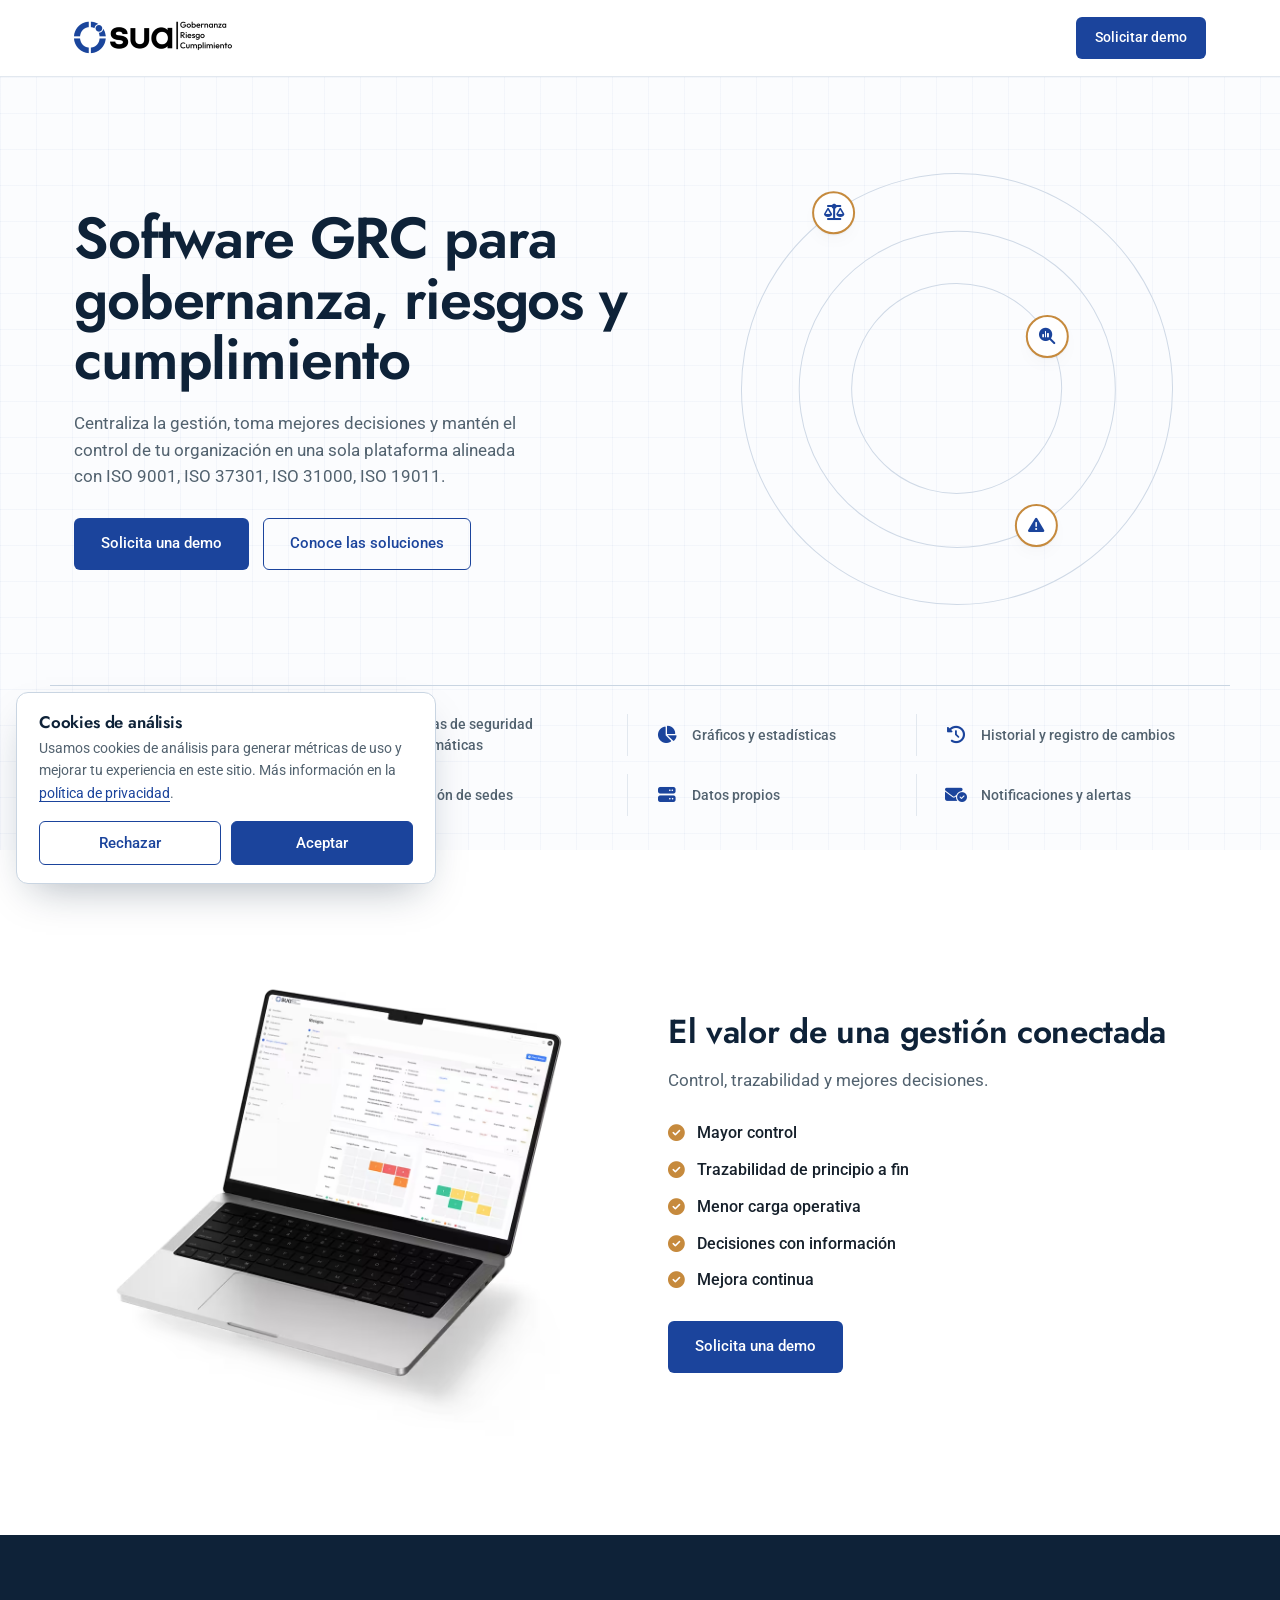
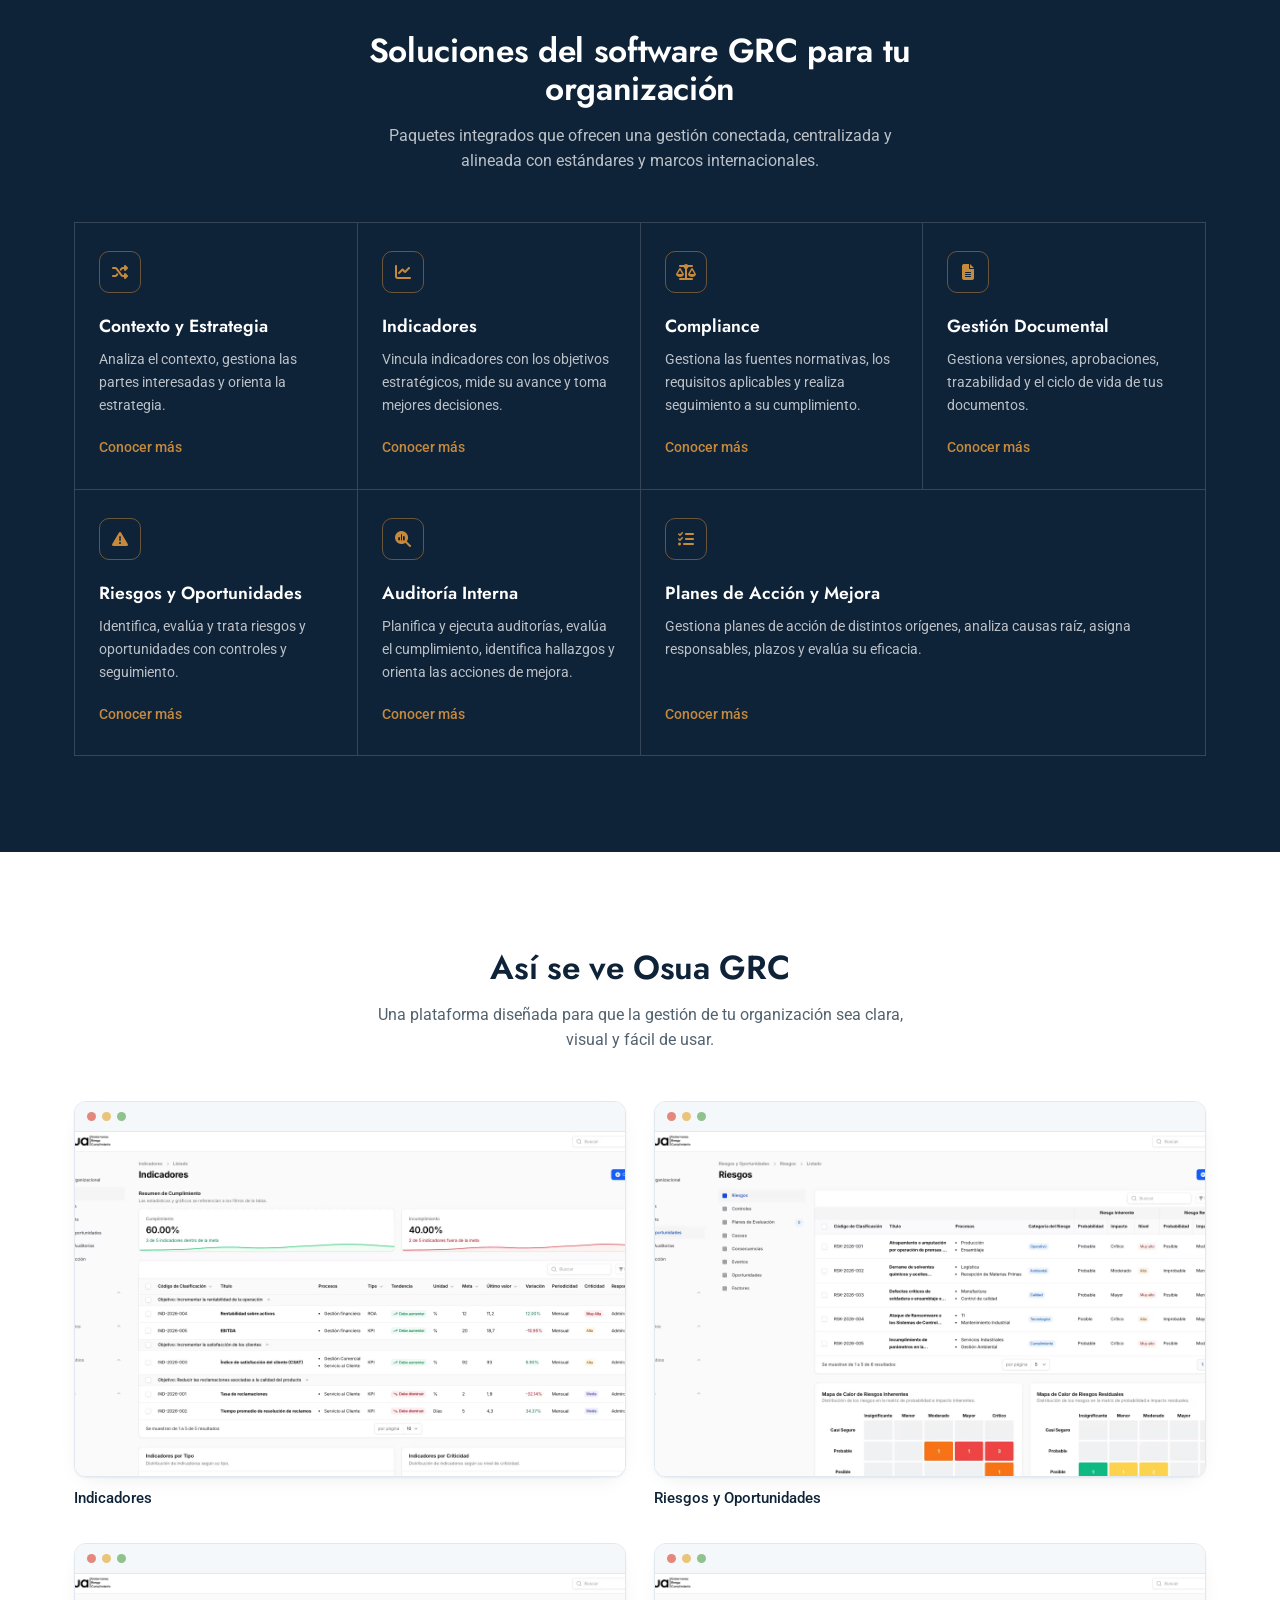
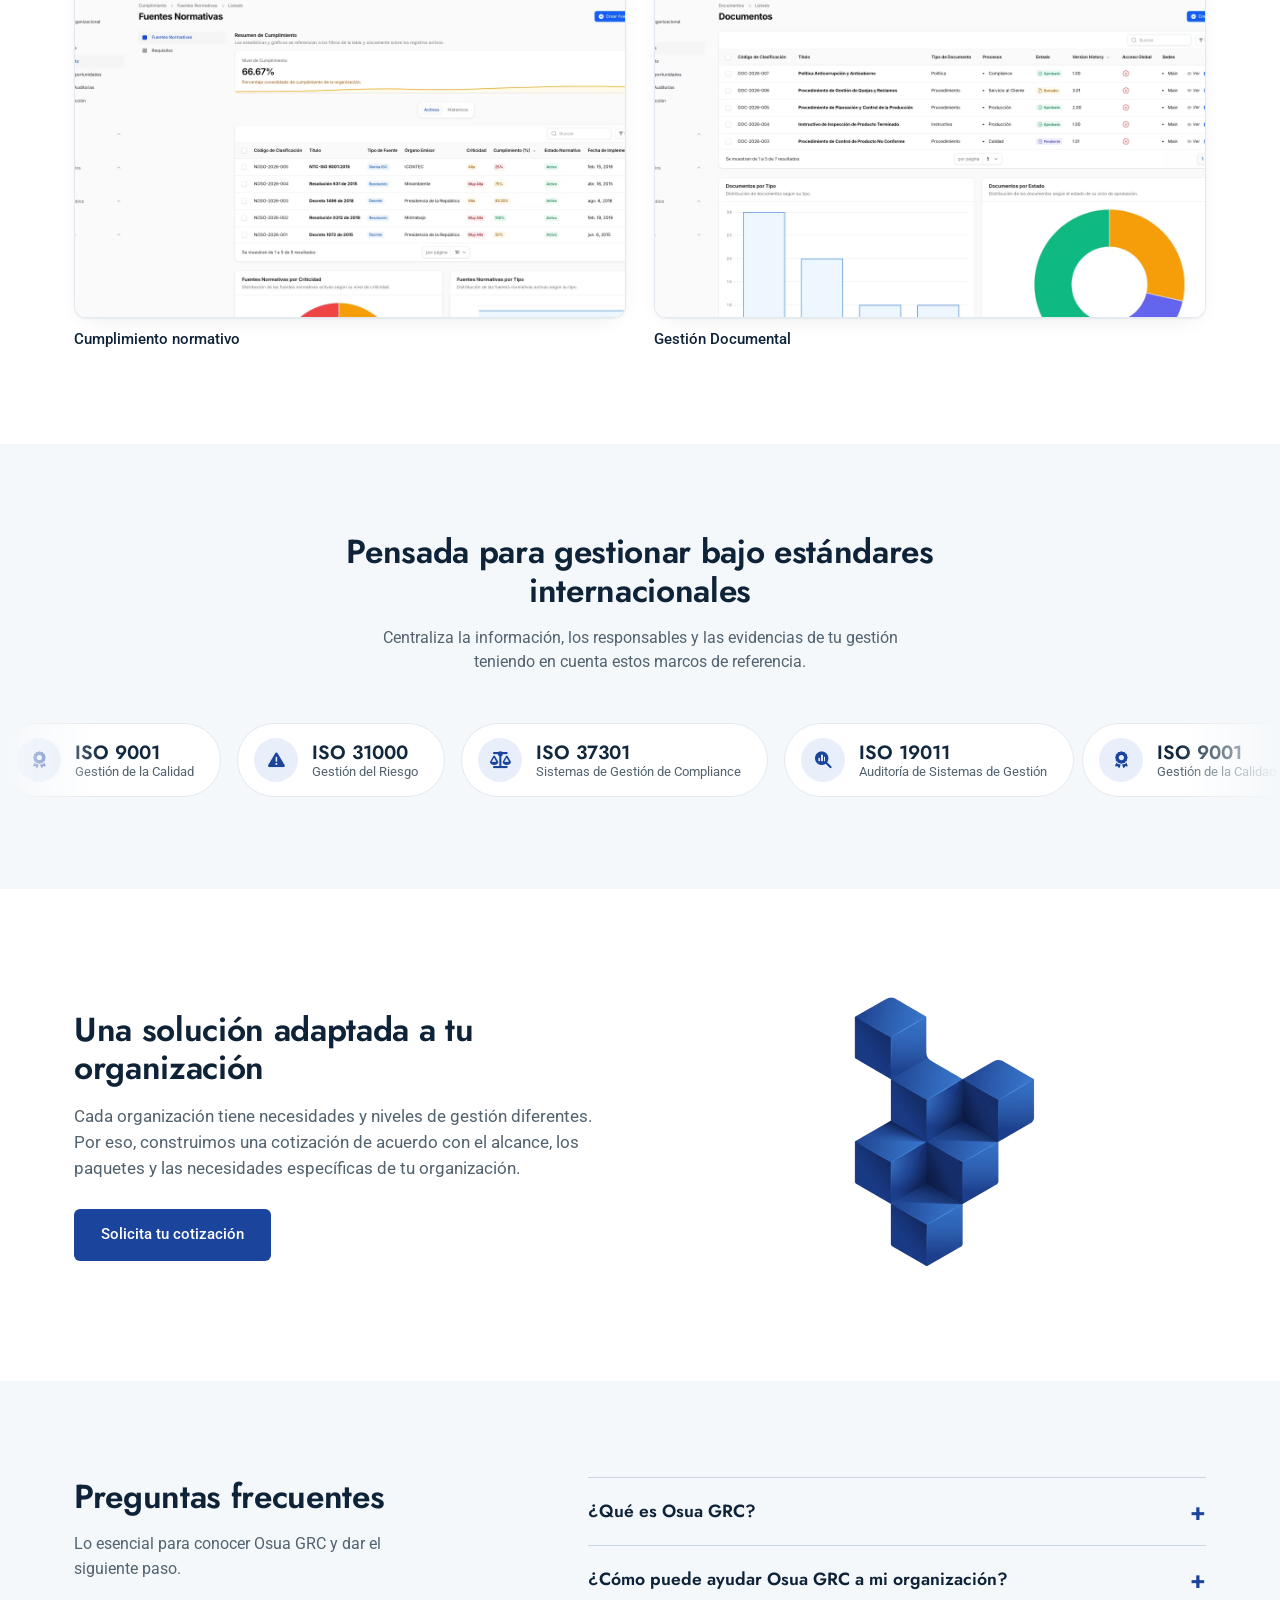
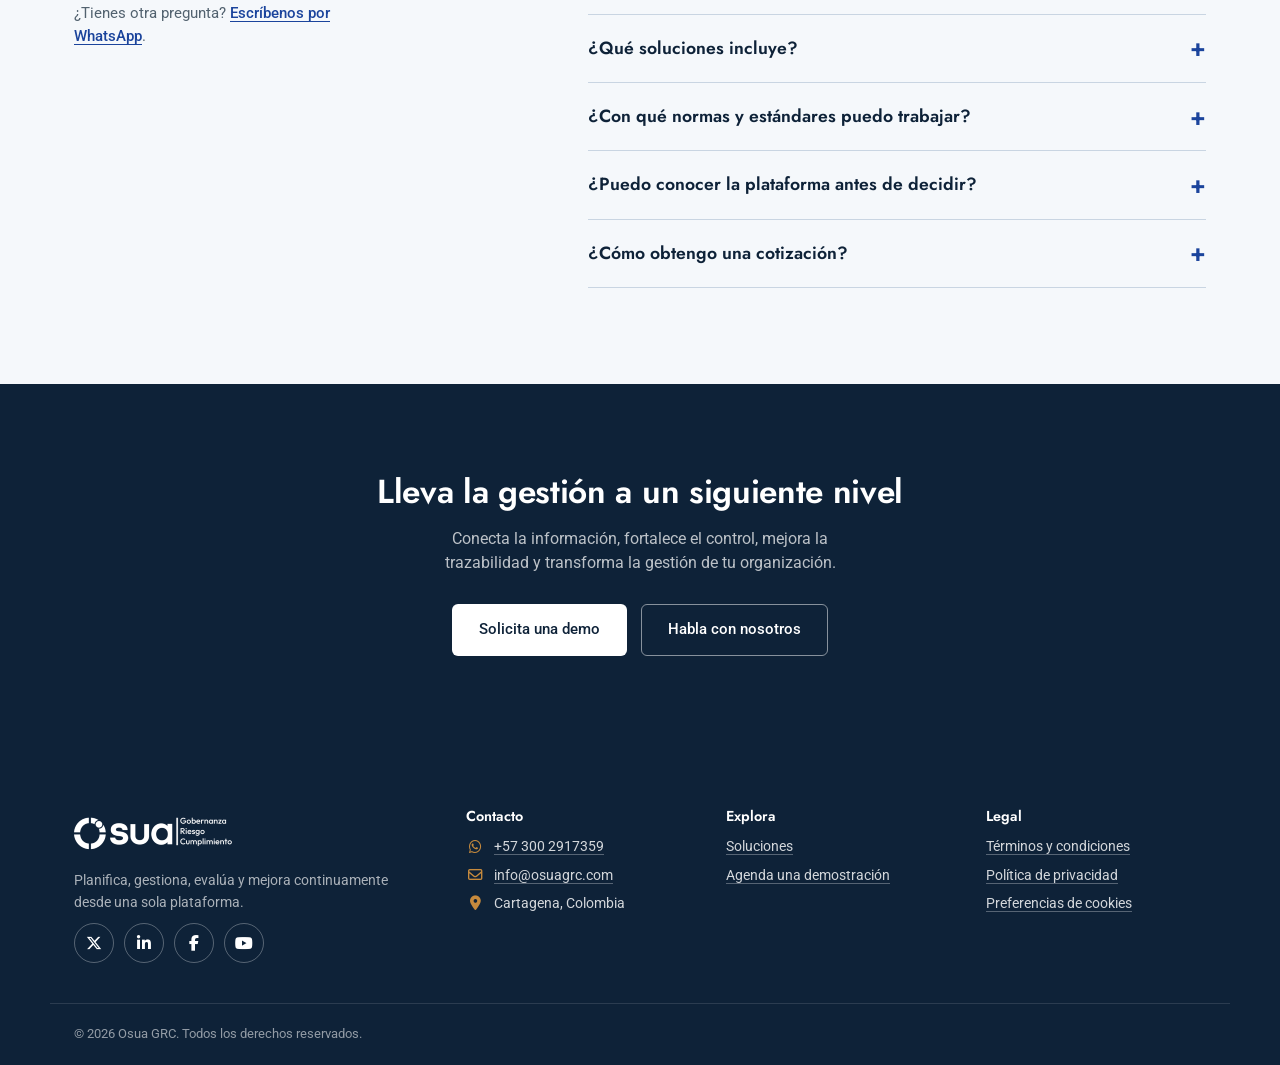
==== commit e34d15f2: "Integración de FAQ" ====
--- a/index.html
+++ b/index.html
@@ -435,6 +435,43 @@
     </div>
   </section>
 
+  <!-- PREGUNTAS FRECUENTES -->
+  <section class="faq-section" id="preguntas-frecuentes" aria-labelledby="faq-title">
+    <div class="wrap faq-layout">
+      <div class="faq-intro">
+        <h2 id="faq-title">Preguntas frecuentes</h2>
+        <p>Lo esencial para conocer Osua GRC y dar el siguiente paso.</p>
+        <p class="faq-help">¿Tienes otra pregunta? <a href="https://wa.me/573002917359?text=Hola%2C%20tengo%20una%20pregunta%20sobre%20Osua%20GRC." target="_blank" rel="noopener noreferrer">Escríbenos por WhatsApp<span class="sr-only"> (WhatsApp, se abre en una pestaña nueva)</span></a>.</p>
+      </div>
+      <div class="faq-list">
+        <details>
+          <summary>¿Qué es Osua GRC?</summary>
+          <p>Es una plataforma de gestión que centraliza la información y los procesos relacionados con la gobernanza, los riesgos y el cumplimiento de tu organización.</p>
+        </details>
+        <details>
+          <summary>¿Cómo puede ayudar Osua GRC a mi organización?</summary>
+          <p>Te ayuda a mantener el control, mejorar la trazabilidad y tomar decisiones con información organizada.</p>
+        </details>
+        <details>
+          <summary>¿Qué soluciones incluye?</summary>
+          <p>Osua GRC integra siete soluciones que permiten gestionar diferentes aspectos de tu organización desde una misma plataforma: <a href="soluciones/contexto-y-estrategia.html">Contexto y Estrategia</a>, <a href="soluciones/indicadores.html">Indicadores</a>, <a href="soluciones/compliance.html">Compliance</a>, <a href="soluciones/gestion-documental.html">Gestión Documental</a>, <a href="soluciones/riesgos-y-oportunidades.html">Riesgos y Oportunidades</a>, <a href="soluciones/auditoria-interna.html">Auditoría Interna</a> y <a href="soluciones/planes-de-accion-y-mejora.html">Planes de Acción y Mejora</a>.</p>
+        </details>
+        <details>
+          <summary>¿Con qué normas y estándares puedo trabajar?</summary>
+          <p>Osua GRC permite gestionar los procesos de tu organización tomando como referencia marcos como <strong>ISO 9001, ISO 31000, ISO 37301 e ISO 19011</strong>. La plataforma es una herramienta de apoyo a la gestión y no otorga certificaciones, las cuales dependen de un organismo de certificación acreditado.</p>
+        </details>
+        <details>
+          <summary>¿Puedo conocer la plataforma antes de decidir?</summary>
+          <p>Sí. Puedes agendar un espacio con el equipo para conocer la herramienta y conversar sobre las necesidades de tu organización por medio de la <a href="agendar.html">página de agenda</a>.</p>
+        </details>
+        <details>
+          <summary>¿Cómo obtengo una cotización?</summary>
+          <p>Preparamos una propuesta comercial de acuerdo con las necesidades de tu organización, las soluciones que deseas implementar y el alcance requerido. Puedes solicitarla escribiéndonos a <a href="mailto:info@osuagrc.com">info@osuagrc.com</a>, por <a href="https://wa.me/573002917359" target="_blank" rel="noopener noreferrer">WhatsApp al +57 300 2917359<span class="sr-only"> (WhatsApp, se abre en una pestaña nueva)</span></a> o <a href="agendar.html">agendar una demostración</a>.</p>
+        </details>
+      </div>
+    </div>
+  </section>
+
   <!-- CTA FINAL -->
   <section class="cta-section" id="contacto">
     <img src="assets/isotipo_fondo_oscuro.svg" alt="" aria-hidden="true" class="section-mark section-mark--cta">
@@ -524,4 +561,4 @@
 <script src="js/consent.min.js" defer></script>
 <script src="js/script.min.js" defer></script>
 </body>
-</html>+</html>
--- a/css/styles.min.css
+++ b/css/styles.min.css
@@ -1 +1 @@
-:root{--navy-900:#0E2238;--navy-800:#12283F;--navy-700:#1B449C;--blue-500:#3A63C4;--blue-100:#E8EEFA;--gold-500:#C68A3D;--gold-100:#F7ECDA;--bg-soft:#F5F8FB;--bg-warm:#FBFCFE;--white:#FFFFFF;--ink:#16202B;--ink-soft:#52626F;--line:#E2E8EF;--line-strong:#C9D5E2;--font-display:'Jost','Roboto',-apple-system,BlinkMacSystemFont,'Segoe UI',sans-serif;--gold-700:#8A5A1A;--font:'Roboto',-apple-system,BlinkMacSystemFont,'Segoe UI',sans-serif;--radius-s:6px;--radius-m:12px;--radius-l:20px;--shadow-card:0 1px 2px rgba(14, 34, 56, 0.06),0 8px 24px -12px rgba(14, 34, 56, 0.12);--header-h:76px;--wrap:1180px}*,::after,::before{box-sizing:border-box}html{scroll-behavior:smooth;scroll-padding-top:var(--header-h)}@media (prefers-reduced-motion:reduce){html{scroll-behavior:auto}*{animation-duration:0s!important;animation-iteration-count:1!important;transition-duration:0s!important}}body{margin:0;font-family:var(--font);font-weight:400;color:var(--ink);background:var(--white);line-height:1.55;-webkit-font-smoothing:antialiased}h1,h2,h3,h4{font-family:var(--font-display);color:var(--navy-900);margin:0 0 .5em;line-height:1.15}h1{font-weight:600;font-size:clamp(2rem, 3.4vw, 2.75rem);letter-spacing:-.01em}h2{font-weight:600;font-size:clamp(1.6rem, 2.6vw, 2.1rem);letter-spacing:-.01em}h3{font-weight:600;font-size:1.2rem}p{margin:0 0 1em;color:var(--ink-soft);max-width:62ch}a{color:inherit;text-decoration:none}ul{list-style:none;margin:0;padding:0}img,svg{display:block;max-width:100%;height:auto}.wrap{width:100%;max-width:var(--wrap);margin:0 auto;padding:0 24px;position:relative;z-index:1}.section-mark{position:absolute;z-index:0;max-width:none;pointer-events:none;user-select:none;opacity:.07;width:clamp(260px,60vw,560px)}.section-mark--hero{top:clamp(-140px,-22vw,-60px);right:clamp(-140px,-22vw,-60px);width:clamp(300px,65vw,620px)}.section-mark--solutions{bottom:clamp(-160px,-24vw,-70px);left:clamp(-160px,-24vw,-70px);width:clamp(280px,62vw,540px);transform:rotate(-6deg)}.section-mark--cta{top:clamp(-140px,-22vw,-60px);right:clamp(-130px,-20vw,-50px);width:clamp(280px,60vw,520px);opacity:.09}.btn{display:inline-flex;align-items:center;justify-content:center;gap:8px;padding:13px 26px;border-radius:var(--radius-s);font-weight:500;font-size:.95rem;border:1.5px solid transparent;cursor:pointer;transition:background-color .15s ease,border-color .15s ease,color .15s ease,transform .1s ease}.btn:active{transform:translateY(1px)}.btn-primary{background:var(--navy-700);color:var(--white)}.btn-primary:hover{background:var(--blue-500)}.btn-ghost{background:0 0;color:var(--navy-700);border-color:var(--navy-700)}.btn-ghost:hover{background:var(--blue-100)}.btn-small{padding:9px 18px;font-size:.875rem}.btn-light{background:var(--white);color:var(--navy-900)}.btn-light:hover{background:var(--blue-100)}.btn:focus-visible,a:focus-visible,button:focus-visible,input:focus-visible{outline:2.5px solid var(--gold-500);outline-offset:2px}.site-header{position:sticky;top:0;z-index:100;background:rgba(255,255,255,.92);backdrop-filter:saturate(180%) blur(10px);border-bottom:1px solid var(--line)}.header-inner{height:var(--header-h);display:flex;align-items:center;justify-content:space-between;gap:24px}.brand{display:flex;align-items:center;color:var(--navy-900)}.logo-slot{display:inline-flex;align-items:center;height:52px;max-width:200px}.logo-slot--footer{height:52px}.logo-img{height:100%;width:auto;max-width:100%;object-fit:contain}.logo-slot--empty::after{content:attr(data-fallback);font-weight:700;font-size:1.2rem;color:var(--navy-900);white-space:nowrap}.logo-slot--footer.logo-slot--empty::after{color:var(--white)}.header-actions{display:flex;align-items:center;gap:14px}.split-section{padding:96px 0}.split-section--alt{background:var(--bg-soft)}.split-grid{display:grid;grid-template-columns:minmax(0,1fr) minmax(0,1fr);gap:56px;align-items:center}@media (max-width:900px){.split-grid{grid-template-columns:1fr}.split-grid__media{order:2}}.media-frame{display:flex;align-items:center;justify-content:center;width:100%}.media-frame__img{display:block;width:100%;height:auto}.media-frame__img--constrained{max-width:300px}.hero{background:linear-gradient(rgba(27,68,156,.035) 1px,transparent 1px),linear-gradient(90deg,rgba(27,68,156,.035) 1px,transparent 1px),var(--bg-warm);background-size:36px 36px,36px 36px,auto;padding-top:72px;position:relative;overflow:hidden}.hero-inner{display:grid;grid-template-columns:minmax(0,1fr) minmax(0,0.85fr);align-items:center;gap:48px;padding-bottom:56px}.hero-copy h1{margin-bottom:20px;font-size:clamp(2.3rem, 4.6vw, 3.6rem);line-height:1.05;letter-spacing:-.02em}.hero-lede{font-size:1.08rem;max-width:46ch}.hero-ctas{display:flex;gap:14px;margin-top:28px;flex-wrap:wrap}.hero-visual{display:flex;justify-content:center}.orbit{position:relative;width:100%;max-width:480px;aspect-ratio:1;container-type:inline-size}.orbit__mark{position:absolute;inset:0;margin:auto;width:30%;animation:mark-in 1.4s cubic-bezier(.2,.7,.2,1) both}.orbit__ring{position:absolute;inset:var(--inset);border:1.5px solid #cfd9e6;border-radius:50%;rotate:var(--start);animation:orbit-spin var(--dur) linear infinite}.orbit__ring--outer{--inset:5%;--dur:80s;--start:-35deg}.orbit__ring--mid{--inset:17%;--dur:56s;--start:150deg;animation-direction:reverse}.orbit__ring--inner{--inset:28%;--dur:36s;--start:60deg}.orbit__anchor{position:absolute;top:0;left:50%;width:0;height:0;rotate:calc(var(--start) * -1);animation:orbit-counter var(--dur) linear infinite;animation-direction:inherit}.orbit__node{position:absolute;transform:translate(-50%,-50%);display:flex;align-items:center;justify-content:center;width:38px;height:38px;width:clamp(30px,9cqw,46px);height:clamp(30px,9cqw,46px);background:var(--white);border:2px solid var(--gold-500);border-radius:50%;box-shadow:var(--shadow-card)}.orbit__node i{font-size:clamp(.8rem, 3.4cqw, 1.1rem);color:var(--navy-700)}@keyframes orbit-spin{to{transform:rotate(360deg)}}@keyframes orbit-counter{to{transform:rotate(-360deg)}}@keyframes mark-in{from{transform:rotate(-90deg);opacity:0}to{transform:none;opacity:1}}.feature-strip{border-top:1px solid var(--line-strong);padding:28px 24px 34px;display:grid;grid-template-columns:repeat(4,minmax(0,1fr));gap:18px 24px}.feature-strip li{display:grid;grid-template-columns:30px minmax(0,1fr);align-items:center;gap:10px;min-height:42px;padding-right:18px;border-right:1px solid var(--line)}.feature-strip li:nth-child(4n){border-right:none;padding-right:0}.feature-strip i{font-size:1.1rem;color:var(--navy-700);text-align:center}.feature-strip span{font-size:.85rem;font-weight:500;color:var(--ink-soft)}@media (max-width:720px){.feature-strip{grid-template-columns:repeat(2,minmax(0,1fr));gap:0 20px}.feature-strip li{border-right:none;border-bottom:1px solid var(--line);padding:14px 0}.feature-strip li:nth-last-child(-n+2){border-bottom:none}}@media (max-width:359px){.feature-strip{grid-template-columns:1fr}.feature-strip li:nth-last-child(2){border-bottom:1px solid var(--line)}}.split-grid__lede{font-size:1.05rem;margin-bottom:28px}.check-list{margin:20px 0 28px;display:flex;flex-direction:column;gap:12px}.check-list li{display:flex;align-items:center;gap:12px;font-weight:500;color:var(--ink)}.check-list i{color:var(--gold-500);font-size:1.05rem}.solutions{--cell-line:rgba(255, 255, 255, 0.16);padding:96px 0;background:var(--navy-900);color:var(--white);position:relative;overflow:hidden;overflow:clip}.solutions h2,.solutions h3{color:var(--white)}.section-head{max-width:640px;margin:0 auto 48px;text-align:center}.section-head p{margin:0 auto}.solutions .section-head p{color:rgba(255,255,255,.72)}.solutions-grid{display:grid;grid-template-columns:repeat(4,minmax(0,1fr));border-top:1px solid var(--cell-line);border-left:1px solid var(--cell-line)}.solution-module-card{min-height:230px;padding:28px 24px 30px;background:var(--navy-900);border-right:1px solid var(--cell-line);border-bottom:1px solid var(--cell-line);display:flex;flex-direction:column;align-items:flex-start}.solution-module-card:last-child{grid-column:span 2}.solution-module-icon{width:42px;height:42px;display:inline-flex;align-items:center;justify-content:center;margin-bottom:22px;border:1px solid rgba(198,138,61,.5);border-radius:10px;color:var(--gold-500)}.solution-module-card h3{margin:0 0 10px;font-size:1.1rem;line-height:1.3}.solution-module-card p{margin:0;font-size:.9rem;line-height:1.6;color:rgba(255,255,255,.72)}@media (max-width:980px){.solutions-grid{grid-template-columns:repeat(2,minmax(0,1fr))}.solution-module-card{min-height:200px}}@media (max-width:520px){.solutions{padding:72px 0}.solutions-grid{grid-template-columns:1fr}.solution-module-card{min-height:0;padding:24px 20px 26px}.solution-module-card:last-child{grid-column:auto}}.gallery{padding:96px 0;background:var(--white)}.gallery .section-head{margin-bottom:48px}.gallery-grid{display:grid;grid-template-columns:repeat(2,1fr);gap:36px 28px}.gallery-item{display:block;width:100%;padding:0;border:none;background:0 0;font-family:var(--font);text-align:left;cursor:pointer}.browser-frame{display:block;border-radius:var(--radius-m);overflow:hidden;border:1px solid var(--line);background:var(--white);box-shadow:var(--shadow-card);transition:transform .18s ease,box-shadow .18s ease}.gallery-item:hover .browser-frame{transform:translateY(-3px);box-shadow:0 16px 32px -14px rgba(14,34,56,.25)}.browser-bar{display:flex;align-items:center;gap:6px;padding:10px 12px;background:var(--bg-soft);border-bottom:1px solid var(--line)}.browser-dot{width:9px;height:9px;border-radius:50%;background:var(--line)}.browser-dot:first-child{background:#e5877b}.browser-dot:nth-child(2){background:#e8c57b}.browser-dot:nth-child(3){background:#8fc28c}.browser-body{display:block;position:relative;aspect-ratio:16/10;background:var(--white)}.browser-body img{width:100%;height:100%;object-fit:cover;object-position:top}.browser-body--empty{display:flex;align-items:center;justify-content:center;background:repeating-linear-gradient(135deg,var(--blue-100),var(--blue-100) 10px,var(--bg-soft) 10px,var(--bg-soft) 20px)}.browser-body--empty::before{content:'\f03e';font-family:'Font Awesome 6 Free';font-weight:900;font-size:1.6rem;color:var(--navy-700);opacity:.5}.gallery-caption{display:block;margin-top:12px;font-weight:500;font-size:.92rem;color:var(--navy-900)}@media (max-width:900px){.gallery-grid{grid-template-columns:repeat(2,1fr)}}@media (max-width:560px){.gallery-grid{grid-template-columns:1fr}}.lightbox{position:fixed;inset:0;background:rgba(14,34,56,.92);display:flex;align-items:center;justify-content:center;z-index:200;opacity:0;visibility:hidden;transition:opacity .2s ease;padding:24px}.lightbox.is-open{opacity:1;visibility:visible}.lightbox-figure{max-width:min(90vw,1000px);margin:0;text-align:center}.lightbox-figure img{max-width:100%;max-height:78vh;border-radius:var(--radius-m);margin:0 auto;box-shadow:0 20px 60px -20px rgba(0,0,0,.6)}.lightbox-figure figcaption{margin-top:16px;color:var(--white);font-weight:500;font-size:.95rem}.lightbox-arrow,.lightbox-close{position:fixed;border:none;background:rgba(255,255,255,.1);color:var(--white);border-radius:50%;cursor:pointer;display:flex;align-items:center;justify-content:center;transition:background-color .15s ease}.lightbox-arrow:hover,.lightbox-close:hover{background:rgba(255,255,255,.2)}.lightbox-close{top:24px;right:24px;width:44px;height:44px;font-size:1.1rem}.lightbox-arrow{top:50%;transform:translateY(-50%);width:52px;height:52px;font-size:1.2rem}.lightbox-arrow--prev{left:24px}.lightbox-arrow--next{right:24px}@media (max-width:640px){.lightbox-arrow{width:42px;height:42px}.lightbox-arrow--prev{left:10px}.lightbox-arrow--next{right:10px}.lightbox-close{top:14px;right:14px}}.norms{padding:88px 0 80px;background:var(--bg-soft);overflow:hidden}.norms .section-head{margin-bottom:44px}.norms{padding-bottom:88px}.norms-marquee{position:relative;-webkit-mask-image:linear-gradient(90deg,transparent,#000 8%,#000 92%,transparent);mask-image:linear-gradient(90deg,transparent,#000 8%,#000 92%,transparent)}.norms-track{display:flex;width:max-content;animation:norms-scroll 42s linear infinite}.norms-marquee--alt{display:none}.norms-group{display:flex;flex:0 0 auto;gap:16px;padding:4px 8px 4px 0;margin:0;list-style:none}@keyframes norms-scroll{to{transform:translateX(-25%)}}.norm-chip{display:flex;align-items:center;gap:14px;padding:14px 26px 14px 16px;background:var(--white);border:1px solid var(--line);border-radius:999px;white-space:nowrap}.norm-chip-icon{flex:0 0 auto;width:44px;height:44px;border-radius:50%;background:var(--blue-100);color:var(--navy-700);display:flex;align-items:center;justify-content:center;font-size:1.05rem}.norm-chip-text{display:flex;flex-direction:column;line-height:1.25}.norm-chip-text strong{font-family:var(--font-display);font-size:1.2rem;font-weight:600;color:var(--navy-800)}.norm-chip-text span{font-size:.84rem;color:var(--ink-soft)}@media (prefers-reduced-motion:reduce){.norms-track{animation:none;width:auto;justify-content:center}.norms-marquee{-webkit-mask-image:none;mask-image:none;padding:0 20px}.norms-group[aria-hidden=true],.norms-marquee--alt{display:none!important}.norms-group{flex-wrap:wrap;justify-content:center}}@media (max-width:640px){.norms{padding:64px 0 64px}.norms .section-head{margin-bottom:32px}.norm-chip{padding:10px 20px 10px 12px;gap:12px}.norm-chip-icon{width:38px;height:38px;font-size:.95rem}.norm-chip-text strong{font-size:1.05rem}.norm-chip-text span{font-size:.78rem}.norms-marquee--alt{display:block;margin-top:14px}.norms-marquee--alt .norms-track{animation-direction:reverse;animation-duration:48s}}.cta-section{background:var(--navy-900);color:var(--white);padding:88px 0;position:relative;overflow:hidden}.cta-inner{max-width:640px;margin:0 auto;text-align:center}.cta-inner h2{color:var(--white)}.cta-inner p{color:rgba(255,255,255,.72);max-width:46ch;margin-left:auto;margin-right:auto}.cta-actions{display:flex;gap:14px;justify-content:center;margin-top:28px;flex-wrap:wrap}.btn-ghost--dark{color:var(--white);border-color:rgba(255,255,255,.5)}.btn-ghost--dark:hover{background:rgba(255,255,255,.08);border-color:var(--white)}.back-to-top{position:fixed;right:24px;bottom:24px;width:46px;height:46px;border-radius:50%;border:none;background:var(--navy-700);color:var(--white);font-size:1.05rem;display:flex;align-items:center;justify-content:center;cursor:pointer;box-shadow:0 6px 18px -6px rgba(14,34,56,.4);opacity:0;visibility:hidden;transform:translateY(10px);transition:opacity .2s ease,transform .2s ease,background-color .15s ease;z-index:90}.back-to-top.is-visible{opacity:1;visibility:visible;transform:translateY(0)}.back-to-top:hover{background:var(--blue-500)}@media (max-width:600px){.back-to-top{right:16px;bottom:16px;width:42px;height:42px}}.legal-page{padding:130px 0 100px}.legal-content{max-width:760px;margin:0 auto}.legal-updated{font-size:.85rem;font-weight:500;color:var(--ink-soft);margin-bottom:8px}.legal-content h1{margin-bottom:28px}.legal-content h2{font-size:1.25rem;margin-top:40px;margin-bottom:12px}.legal-content li,.legal-content p{max-width:none}.legal-content ul{margin:0 0 20px;padding-left:22px;list-style:disc}.legal-content li{margin-bottom:8px;color:var(--ink-soft)}.legal-content a{color:var(--navy-700);text-decoration:underline;text-underline-offset:2px}.legal-content a:hover{color:var(--blue-500)}@media (max-width:640px){.legal-page{padding:100px 0 72px}}.not-found{position:relative;overflow:hidden;background:var(--bg-soft);padding:130px 0;text-align:center;min-height:calc(100vh - var(--header-h) - 320px);display:flex;align-items:center}.not-found-inner{max-width:560px;margin:0 auto}.not-found-code{font-family:var(--font-display);font-weight:700;font-size:clamp(4rem, 12vw, 7rem);line-height:1;color:var(--navy-700);letter-spacing:-.02em;margin:0 0 8px}.not-found h1{margin-bottom:16px}.not-found p:not(.not-found-code){margin:0 auto 28px}.not-found-actions{display:flex;gap:14px;justify-content:center;flex-wrap:wrap}.section-mark--notfound{top:clamp(-140px,-22vw,-60px);left:clamp(-140px,-22vw,-60px);width:clamp(300px,65vw,620px)}@media (max-width:640px){.not-found{padding:90px 0}}.schedule{background:linear-gradient(rgba(27,68,156,.035) 1px,transparent 1px),linear-gradient(90deg,rgba(27,68,156,.035) 1px,transparent 1px),var(--bg-warm);background-size:36px 36px,36px 36px,auto;padding:130px 0 96px}.schedule-layout{display:grid;grid-template-columns:minmax(0,5fr) minmax(0,7fr);gap:64px;align-items:start}.schedule-copy h1{font-size:clamp(2rem, 4vw, 3rem);line-height:1.08;letter-spacing:-.02em;margin-bottom:18px}.schedule-copy>p{max-width:42ch;margin:0 0 28px}.schedule-facts{margin:0 0 32px;border-bottom:1px solid var(--line-strong)}.schedule-facts>div{display:grid;grid-template-columns:110px minmax(0,1fr);align-items:baseline;gap:16px;padding:14px 0;border-top:1px solid var(--line-strong)}.schedule-facts dt{font-size:.85rem;font-weight:500;color:var(--ink-soft)}.schedule-facts dd{margin:0;font-weight:500;color:var(--navy-900)}.schedule-embed{--embed-h:640px;background:var(--white);border:1px solid var(--line-strong);border-radius:var(--radius-m);box-shadow:var(--shadow-card);overflow:hidden}.schedule-embed iframe{display:block;width:100%;height:var(--embed-h);border:0}.schedule-note{max-width:none;margin:14px 0 0;font-size:.85rem;line-height:1.55;color:var(--ink-soft)}.schedule-note a{color:var(--navy-700);text-decoration:underline;text-underline-offset:2px}.schedule-note a:hover{color:var(--blue-500)}@media (max-width:980px){.schedule-layout{grid-template-columns:1fr;gap:40px}.schedule-copy>p{max-width:56ch}.schedule-embed{--embed-h:700px}}@media (max-width:640px){.schedule{padding:100px 0 72px}.schedule-facts>div{grid-template-columns:96px minmax(0,1fr);gap:12px}.schedule-embed{--embed-h:760px}.schedule-copy .btn{width:100%}}.site-footer{background:var(--navy-900);color:rgba(255,255,255,.82);padding-top:64px}.footer-inner{display:grid;grid-template-columns:1.6fr 1fr 1fr 1fr;gap:40px;padding-bottom:40px;border-bottom:1px solid rgba(255,255,255,.12)}.footer-brand{display:flex;flex-wrap:wrap;align-items:flex-start;gap:10px}.footer-brand span{font-weight:700;color:var(--white)}.footer-brand small{font-weight:400;color:rgba(255,255,255,.6);font-size:.7rem}.footer-brand p{flex-basis:100%;margin:0;font-size:.88rem;color:rgba(255,255,255,.65)}.footer-col h3{color:var(--white);font-size:.9rem;margin-bottom:12px}.footer-col p{margin-bottom:6px;font-size:.9rem;color:rgba(255,255,255,.82)}.footer-col a:hover{color:var(--gold-500)}.footer-col a{text-decoration:underline;text-decoration-color:rgba(255,255,255,0.3);text-underline-offset:3px}.footer-bottom{padding:20px 24px}.footer-bottom p{margin:0;font-size:.82rem;color:rgba(255,255,255,.55)}.footer-socials{display:flex;gap:10px}.footer-col .footer-item{display:flex;align-items:flex-start;gap:10px}.footer-item i{flex:0 0 18px;margin-top:.22em;text-align:center;font-size:.9rem;color:var(--gold-500)}.footer-social{display:inline-flex;align-items:center;justify-content:center;width:40px;height:40px;margin:0;border-radius:50%;border:1px solid rgba(255,255,255,.3);color:var(--white);font-size:1rem;text-decoration:none;transition:background-color .15s ease,border-color .15s ease,color .15s ease}.footer-col a.footer-social{text-decoration:none}.footer-col a.footer-social:hover,.footer-social:hover{background:var(--white);border-color:var(--white);color:var(--navy-900)}@media (max-width:780px){.footer-inner{grid-template-columns:1fr 1fr}}@media (max-width:480px){.footer-inner{grid-template-columns:1fr}}.footer-col .footer-link-btn{padding:0;border:0;background:0 0;font:inherit;color:inherit;cursor:pointer;text-decoration:underline;text-decoration-color:rgba(255,255,255,0.3);text-underline-offset:3px}.footer-col .footer-link-btn:hover{color:var(--gold-500)}.cookie-banner{position:fixed;left:16px;bottom:16px;z-index:120;width:min(420px,calc(100vw - 32px));padding:20px 22px 18px;background:var(--white);color:var(--ink);border:1px solid var(--line-strong);border-radius:var(--radius-m);box-shadow:0 18px 40px -16px rgba(14,34,56,.35)}.cookie-banner__title{margin:0 0 6px;font-family:var(--font-display);font-size:1.05rem;font-weight:600;color:var(--navy-900)}.cookie-banner__text{margin:0 0 16px;font-size:.9rem;line-height:1.55;color:var(--ink-soft)}.cookie-banner__text a{color:var(--navy-700);text-decoration:underline;text-underline-offset:3px}.cookie-banner__actions{display:flex;gap:10px}.cookie-btn{flex:1 1 0;min-height:44px;padding:10px 16px;font:500 0.95rem var(--font);border-radius:var(--radius-s);cursor:pointer;border:1.5px solid var(--navy-700);transition:background-color .15s ease,color .15s ease}.cookie-btn--reject{background:var(--white);color:var(--navy-700)}.cookie-btn--reject:hover{background:var(--blue-100)}.cookie-btn--accept{background:var(--navy-700);color:var(--white)}.cookie-btn--accept:hover{background:var(--blue-500);border-color:var(--blue-500)}@media (max-width:480px){.cookie-banner{left:12px;right:12px;bottom:12px;width:auto;padding:18px 18px 16px}}.solution-module-card{position:relative}.solution-module-link{margin-top:auto;padding-top:20px;font-size:.88rem;font-weight:500;color:var(--gold-500);text-decoration:none}.solution-module-link::after{content:'';position:absolute;inset:0}.solution-module-link:hover{text-decoration:underline;text-underline-offset:4px}.solution-module-link:focus-visible{outline:0}.solution-module-link:focus-visible::after{outline:2px solid var(--gold-500);outline-offset:-4px}.solution-module-card:hover{background:var(--navy-800)}.sol-hero{position:relative;overflow:hidden;padding:28px 0 80px;background:linear-gradient(rgba(27,68,156,.035) 1px,transparent 1px),linear-gradient(90deg,rgba(27,68,156,.035) 1px,transparent 1px),var(--bg-warm);background-size:36px 36px,36px 36px,auto}.sol-crumbs{margin-bottom:48px;font-size:.86rem}.sol-crumbs ol{display:flex;flex-wrap:wrap;gap:6px 10px;margin:0;padding:0;list-style:none}.sol-crumbs li{display:flex;align-items:center;gap:10px;color:var(--ink-soft)}.sol-crumbs li+li::before{content:'/';color:var(--line-strong)}.sol-crumbs a{color:var(--navy-700);text-decoration:none}.sol-crumbs a:hover{text-decoration:underline;text-underline-offset:3px}.sol-crumbs [aria-current]{color:var(--navy-900);font-weight:500}.sol-hero-grid{display:grid;grid-template-columns:minmax(0,1.1fr) minmax(0,0.9fr);gap:56px;align-items:center}.sol-icon{display:inline-flex;align-items:center;justify-content:center;width:52px;height:52px;margin-bottom:22px;border:1px solid rgba(198,138,61,.6);border-radius:12px;color:var(--gold-500);font-size:1.25rem;background:var(--white)}.sol-hero-copy h1{margin-bottom:20px;font-size:clamp(2rem, 4vw, 3.1rem);line-height:1.08;letter-spacing:-.02em}.sol-lede{max-width:50ch;font-size:1.08rem}.sol-ficha{position:relative;overflow:hidden;padding:36px 34px 38px;background:var(--navy-900);color:var(--white);border-radius:var(--radius-m)}.sol-ficha-mark{position:absolute;right:-60px;bottom:-70px;width:260px;max-width:none;opacity:.08;pointer-events:none}.sol-ficha h2{position:relative;margin:0 0 22px;font-size:1.2rem;line-height:1.3;color:var(--white)}.sol-ficha ul{position:relative;display:grid;gap:16px;margin:0;padding:0;list-style:none}.sol-ficha li{display:flex;gap:14px;align-items:flex-start;line-height:1.5;color:rgba(255,255,255,.86)}.sol-ficha li i{flex:0 0 20px;margin-top:4px;font-size:.9rem;text-align:center;color:var(--gold-500)}.sol-section{padding:88px 0}.sol-section--alt{background:var(--bg-soft)}.sol-section h2{margin-bottom:28px}.sol-intro{display:grid;grid-template-columns:minmax(0,7fr) minmax(0,5fr);gap:72px;align-items:start}.sol-intro h2{margin-bottom:20px}.sol-intro p{font-size:1.04rem;line-height:1.7}.sol-norms{padding-top:6px;border-top:2px solid var(--navy-700)}.sol-norms h3{margin:16px 0 6px;font-size:1rem}.sol-norms dl{margin:0}.sol-norms dl>div{padding:14px 0;border-bottom:1px solid var(--line)}.sol-norms dt{font-weight:500;color:var(--navy-900)}.sol-norms dd{margin:2px 0 0;font-size:.92rem;line-height:1.5;color:var(--ink-soft)}.sol-caps{margin:0;padding:0;list-style:none;border-bottom:1px solid var(--line-strong)}.sol-caps li{display:grid;grid-template-columns:minmax(0,4fr) minmax(0,8fr);gap:40px;padding:26px 0;border-top:1px solid var(--line-strong)}.sol-caps h3{margin:0;font-size:1.12rem;line-height:1.35;color:var(--navy-900)}.sol-caps p{margin:0;max-width:60ch;line-height:1.65}.sol-figure{margin:0 auto;max-width:960px}.sol-figure .browser-frame{box-shadow:0 24px 48px -24px rgba(14,34,56,.3)}.sol-flow{display:grid;grid-template-columns:repeat(var(--steps),minmax(0,1fr));gap:24px;margin:0;padding:0;list-style:none;counter-reset:step}.sol-flow li{position:relative;padding-top:56px;counter-increment:step}.sol-flow li::before{content:counter(step);position:absolute;top:0;left:0;z-index:1;display:grid;place-items:center;width:36px;height:36px;border-radius:50%;background:var(--navy-700);color:var(--white);font:600 0.95rem var(--font-display)}.sol-flow li:last-child::before{background:var(--gold-500)}.sol-flow li::after{content:'';position:absolute;top:17px;left:36px;right:-24px;height:2px;background:var(--line-strong)}.sol-flow li:last-child::after{display:none}.sol-flow h3{margin:0 0 6px;font-size:1.08rem;color:var(--navy-900)}.sol-flow p{margin:0;font-size:.93rem;line-height:1.55}.sol-related-list{margin:0;padding:0;list-style:none;border-bottom:1px solid var(--line-strong)}.sol-related-list li{border-top:1px solid var(--line-strong)}.sol-related-link{display:flex;align-items:center;gap:20px;padding:22px 8px;color:inherit;text-decoration:none}.sol-related-link:hover{background:var(--white)}.sol-related-icon{flex:0 0 42px;margin:0;background:var(--white)}.sol-related-text{flex:1;display:grid;gap:2px;min-width:0}.sol-related-text strong{font-family:var(--font-display);font-size:1.1rem;font-weight:600;color:var(--navy-900)}.sol-related-text span{font-size:.92rem;line-height:1.5;color:var(--ink-soft)}.sol-related-chev{color:var(--navy-700);font-size:.85rem}.sol-pager{display:flex;justify-content:space-between;gap:24px;margin-top:40px}.sol-pager-link{display:grid;gap:2px;max-width:48%;color:inherit;text-decoration:none}.sol-pager-link span{font-size:.84rem;color:var(--ink-soft)}.sol-pager-link strong{font-family:var(--font-display);font-weight:600;color:var(--navy-700)}.sol-pager-link:hover strong{text-decoration:underline;text-underline-offset:4px}.sol-pager-link--next{margin-left:auto;text-align:right}@media (max-width:900px){.sol-hero{padding-bottom:64px}.sol-crumbs{margin-bottom:32px}.sol-hero-grid,.sol-intro{grid-template-columns:1fr;gap:40px}.sol-section{padding:64px 0}.sol-caps li{grid-template-columns:1fr;gap:8px;padding:22px 0}.sol-flow{grid-template-columns:1fr;gap:28px}.sol-flow li{padding:4px 0 0 56px}.sol-flow li::after{top:36px;bottom:-28px;left:17px;right:auto;width:2px;height:auto}.sol-flow li:last-child::after{display:none}}@media (max-width:520px){.sol-ficha{padding:28px 22px 30px}.sol-related-link{gap:14px;padding:18px 0}.sol-pager{flex-direction:column}.sol-pager-link{max-width:none}.sol-pager-link--next{margin-left:0;text-align:left}}@media (max-width:900px){.hero-inner{grid-template-columns:1fr;padding-bottom:40px}.hero-visual{width:100%;max-width:360px;margin:8px auto 0}}.sr-only{position:absolute;width:1px;height:1px;margin:-1px;padding:0;overflow:hidden;clip:rect(0 0 0 0);white-space:nowrap;border:0}.skip-link{position:fixed;top:8px;left:8px;z-index:300;padding:10px 16px;border-radius:var(--radius-s);background:var(--navy-900);color:var(--white);font-weight:500;transform:translateY(-200%)}.skip-link:focus{transform:none}@media (max-width:520px){.cta-actions,.hero-ctas{flex-direction:column;align-items:stretch}.cta-actions .btn,.hero-ctas .btn{width:100%}}+:root{--navy-900:#0E2238;--navy-800:#12283F;--navy-700:#1B449C;--blue-500:#3A63C4;--blue-100:#E8EEFA;--gold-500:#C68A3D;--gold-100:#F7ECDA;--bg-soft:#F5F8FB;--bg-warm:#FBFCFE;--white:#FFFFFF;--ink:#16202B;--ink-soft:#52626F;--line:#E2E8EF;--line-strong:#C9D5E2;--font-display:'Jost','Roboto',-apple-system,BlinkMacSystemFont,'Segoe UI',sans-serif;--gold-700:#8A5A1A;--font:'Roboto',-apple-system,BlinkMacSystemFont,'Segoe UI',sans-serif;--radius-s:6px;--radius-m:12px;--radius-l:20px;--shadow-card:0 1px 2px rgba(14, 34, 56, 0.06),0 8px 24px -12px rgba(14, 34, 56, 0.12);--header-h:76px;--wrap:1180px}*,::after,::before{box-sizing:border-box}html{scroll-behavior:smooth;scroll-padding-top:var(--header-h)}@media (prefers-reduced-motion:reduce){html{scroll-behavior:auto}*{animation-duration:0s!important;animation-iteration-count:1!important;transition-duration:0s!important}}body{margin:0;font-family:var(--font);font-weight:400;color:var(--ink);background:var(--white);line-height:1.55;-webkit-font-smoothing:antialiased}h1,h2,h3,h4{font-family:var(--font-display);color:var(--navy-900);margin:0 0 .5em;line-height:1.15}h1{font-weight:600;font-size:clamp(2rem, 3.4vw, 2.75rem);letter-spacing:-.01em}h2{font-weight:600;font-size:clamp(1.6rem, 2.6vw, 2.1rem);letter-spacing:-.01em}h3{font-weight:600;font-size:1.2rem}p{margin:0 0 1em;color:var(--ink-soft);max-width:62ch}a{color:inherit;text-decoration:none}ul{list-style:none;margin:0;padding:0}img,svg{display:block;max-width:100%;height:auto}.wrap{width:100%;max-width:var(--wrap);margin:0 auto;padding:0 24px;position:relative;z-index:1}.section-mark{position:absolute;z-index:0;max-width:none;pointer-events:none;user-select:none;opacity:.07;width:clamp(260px,60vw,560px)}.section-mark--hero{top:clamp(-140px,-22vw,-60px);right:clamp(-140px,-22vw,-60px);width:clamp(300px,65vw,620px)}.section-mark--solutions{bottom:clamp(-160px,-24vw,-70px);left:clamp(-160px,-24vw,-70px);width:clamp(280px,62vw,540px);transform:rotate(-6deg)}.section-mark--cta{top:clamp(-140px,-22vw,-60px);right:clamp(-130px,-20vw,-50px);width:clamp(280px,60vw,520px);opacity:.09}.btn{display:inline-flex;align-items:center;justify-content:center;gap:8px;padding:13px 26px;border-radius:var(--radius-s);font-weight:500;font-size:.95rem;border:1.5px solid transparent;cursor:pointer;transition:background-color .15s ease,border-color .15s ease,color .15s ease,transform .1s ease}.btn:active{transform:translateY(1px)}.btn-primary{background:var(--navy-700);color:var(--white)}.btn-primary:hover{background:var(--blue-500)}.btn-ghost{background:0 0;color:var(--navy-700);border-color:var(--navy-700)}.btn-ghost:hover{background:var(--blue-100)}.btn-small{padding:9px 18px;font-size:.875rem}.btn-light{background:var(--white);color:var(--navy-900)}.btn-light:hover{background:var(--blue-100)}.btn:focus-visible,a:focus-visible,button:focus-visible,input:focus-visible{outline:2.5px solid var(--gold-500);outline-offset:2px}.site-header{position:sticky;top:0;z-index:100;background:rgba(255,255,255,.92);backdrop-filter:saturate(180%) blur(10px);border-bottom:1px solid var(--line)}.header-inner{height:var(--header-h);display:flex;align-items:center;justify-content:space-between;gap:24px}.brand{display:flex;align-items:center;color:var(--navy-900)}.logo-slot{display:inline-flex;align-items:center;height:52px;max-width:200px}.logo-slot--footer{height:52px}.logo-img{height:100%;width:auto;max-width:100%;object-fit:contain}.logo-slot--empty::after{content:attr(data-fallback);font-weight:700;font-size:1.2rem;color:var(--navy-900);white-space:nowrap}.logo-slot--footer.logo-slot--empty::after{color:var(--white)}.header-actions{display:flex;align-items:center;gap:14px}.split-section{padding:96px 0}.split-section--alt{background:var(--bg-soft)}.split-grid{display:grid;grid-template-columns:minmax(0,1fr) minmax(0,1fr);gap:56px;align-items:center}@media (max-width:900px){.split-grid{grid-template-columns:1fr}.split-grid__media{order:2}}.media-frame{display:flex;align-items:center;justify-content:center;width:100%}.media-frame__img{display:block;width:100%;height:auto}.media-frame__img--constrained{max-width:300px}.hero{background:linear-gradient(rgba(27,68,156,.035) 1px,transparent 1px),linear-gradient(90deg,rgba(27,68,156,.035) 1px,transparent 1px),var(--bg-warm);background-size:36px 36px,36px 36px,auto;padding-top:72px;position:relative;overflow:hidden}.hero-inner{display:grid;grid-template-columns:minmax(0,1fr) minmax(0,0.85fr);align-items:center;gap:48px;padding-bottom:56px}.hero-copy h1{margin-bottom:20px;font-size:clamp(2.3rem, 4.6vw, 3.6rem);line-height:1.05;letter-spacing:-.02em}.hero-lede{font-size:1.08rem;max-width:46ch}.hero-ctas{display:flex;gap:14px;margin-top:28px;flex-wrap:wrap}.hero-visual{display:flex;justify-content:center}.orbit{position:relative;width:100%;max-width:480px;aspect-ratio:1;container-type:inline-size}.orbit__mark{position:absolute;inset:0;margin:auto;width:30%;animation:mark-in 1.4s cubic-bezier(.2,.7,.2,1) both}.orbit__ring{position:absolute;inset:var(--inset);border:1.5px solid #cfd9e6;border-radius:50%;rotate:var(--start);animation:orbit-spin var(--dur) linear infinite}.orbit__ring--outer{--inset:5%;--dur:80s;--start:-35deg}.orbit__ring--mid{--inset:17%;--dur:56s;--start:150deg;animation-direction:reverse}.orbit__ring--inner{--inset:28%;--dur:36s;--start:60deg}.orbit__anchor{position:absolute;top:0;left:50%;width:0;height:0;rotate:calc(var(--start) * -1);animation:orbit-counter var(--dur) linear infinite;animation-direction:inherit}.orbit__node{position:absolute;transform:translate(-50%,-50%);display:flex;align-items:center;justify-content:center;width:38px;height:38px;width:clamp(30px,9cqw,46px);height:clamp(30px,9cqw,46px);background:var(--white);border:2px solid var(--gold-500);border-radius:50%;box-shadow:var(--shadow-card)}.orbit__node i{font-size:clamp(.8rem, 3.4cqw, 1.1rem);color:var(--navy-700)}@keyframes orbit-spin{to{transform:rotate(360deg)}}@keyframes orbit-counter{to{transform:rotate(-360deg)}}@keyframes mark-in{from{transform:rotate(-90deg);opacity:0}to{transform:none;opacity:1}}.feature-strip{border-top:1px solid var(--line-strong);padding:28px 24px 34px;display:grid;grid-template-columns:repeat(4,minmax(0,1fr));gap:18px 24px}.feature-strip li{display:grid;grid-template-columns:30px minmax(0,1fr);align-items:center;gap:10px;min-height:42px;padding-right:18px;border-right:1px solid var(--line)}.feature-strip li:nth-child(4n){border-right:none;padding-right:0}.feature-strip i{font-size:1.1rem;color:var(--navy-700);text-align:center}.feature-strip span{font-size:.85rem;font-weight:500;color:var(--ink-soft)}@media (max-width:720px){.feature-strip{grid-template-columns:repeat(2,minmax(0,1fr));gap:0 20px}.feature-strip li{border-right:none;border-bottom:1px solid var(--line);padding:14px 0}.feature-strip li:nth-last-child(-n+2){border-bottom:none}}@media (max-width:359px){.feature-strip{grid-template-columns:1fr}.feature-strip li:nth-last-child(2){border-bottom:1px solid var(--line)}}.split-grid__lede{font-size:1.05rem;margin-bottom:28px}.check-list{margin:20px 0 28px;display:flex;flex-direction:column;gap:12px}.check-list li{display:flex;align-items:center;gap:12px;font-weight:500;color:var(--ink)}.check-list i{color:var(--gold-500);font-size:1.05rem}.solutions{--cell-line:rgba(255, 255, 255, 0.16);padding:96px 0;background:var(--navy-900);color:var(--white);position:relative;overflow:hidden;overflow:clip}.solutions h2,.solutions h3{color:var(--white)}.section-head{max-width:640px;margin:0 auto 48px;text-align:center}.section-head p{margin:0 auto}.solutions .section-head p{color:rgba(255,255,255,.72)}.solutions-grid{display:grid;grid-template-columns:repeat(4,minmax(0,1fr));border-top:1px solid var(--cell-line);border-left:1px solid var(--cell-line)}.solution-module-card{min-height:230px;padding:28px 24px 30px;background:var(--navy-900);border-right:1px solid var(--cell-line);border-bottom:1px solid var(--cell-line);display:flex;flex-direction:column;align-items:flex-start}.solution-module-card:last-child{grid-column:span 2}.solution-module-icon{width:42px;height:42px;display:inline-flex;align-items:center;justify-content:center;margin-bottom:22px;border:1px solid rgba(198,138,61,.5);border-radius:10px;color:var(--gold-500)}.solution-module-card h3{margin:0 0 10px;font-size:1.1rem;line-height:1.3}.solution-module-card p{margin:0;font-size:.9rem;line-height:1.6;color:rgba(255,255,255,.72)}@media (max-width:980px){.solutions-grid{grid-template-columns:repeat(2,minmax(0,1fr))}.solution-module-card{min-height:200px}}@media (max-width:520px){.solutions{padding:72px 0}.solutions-grid{grid-template-columns:1fr}.solution-module-card{min-height:0;padding:24px 20px 26px}.solution-module-card:last-child{grid-column:auto}}.gallery{padding:96px 0;background:var(--white)}.gallery .section-head{margin-bottom:48px}.gallery-grid{display:grid;grid-template-columns:repeat(2,1fr);gap:36px 28px}.gallery-item{display:block;width:100%;padding:0;border:none;background:0 0;font-family:var(--font);text-align:left;cursor:pointer}.browser-frame{display:block;border-radius:var(--radius-m);overflow:hidden;border:1px solid var(--line);background:var(--white);box-shadow:var(--shadow-card);transition:transform .18s ease,box-shadow .18s ease}.gallery-item:hover .browser-frame{transform:translateY(-3px);box-shadow:0 16px 32px -14px rgba(14,34,56,.25)}.browser-bar{display:flex;align-items:center;gap:6px;padding:10px 12px;background:var(--bg-soft);border-bottom:1px solid var(--line)}.browser-dot{width:9px;height:9px;border-radius:50%;background:var(--line)}.browser-dot:first-child{background:#e5877b}.browser-dot:nth-child(2){background:#e8c57b}.browser-dot:nth-child(3){background:#8fc28c}.browser-body{display:block;position:relative;aspect-ratio:16/10;background:var(--white)}.browser-body img{width:100%;height:100%;object-fit:cover;object-position:top}.browser-body--empty{display:flex;align-items:center;justify-content:center;background:repeating-linear-gradient(135deg,var(--blue-100),var(--blue-100) 10px,var(--bg-soft) 10px,var(--bg-soft) 20px)}.browser-body--empty::before{content:'\f03e';font-family:'Font Awesome 6 Free';font-weight:900;font-size:1.6rem;color:var(--navy-700);opacity:.5}.gallery-caption{display:block;margin-top:12px;font-weight:500;font-size:.92rem;color:var(--navy-900)}@media (max-width:900px){.gallery-grid{grid-template-columns:repeat(2,1fr)}}@media (max-width:560px){.gallery-grid{grid-template-columns:1fr}}.lightbox{position:fixed;inset:0;background:rgba(14,34,56,.92);display:flex;align-items:center;justify-content:center;z-index:200;opacity:0;visibility:hidden;transition:opacity .2s ease;padding:24px}.lightbox.is-open{opacity:1;visibility:visible}.lightbox-figure{max-width:min(90vw,1000px);margin:0;text-align:center}.lightbox-figure img{max-width:100%;max-height:78vh;border-radius:var(--radius-m);margin:0 auto;box-shadow:0 20px 60px -20px rgba(0,0,0,.6)}.lightbox-figure figcaption{margin-top:16px;color:var(--white);font-weight:500;font-size:.95rem}.lightbox-arrow,.lightbox-close{position:fixed;border:none;background:rgba(255,255,255,.1);color:var(--white);border-radius:50%;cursor:pointer;display:flex;align-items:center;justify-content:center;transition:background-color .15s ease}.lightbox-arrow:hover,.lightbox-close:hover{background:rgba(255,255,255,.2)}.lightbox-close{top:24px;right:24px;width:44px;height:44px;font-size:1.1rem}.lightbox-arrow{top:50%;transform:translateY(-50%);width:52px;height:52px;font-size:1.2rem}.lightbox-arrow--prev{left:24px}.lightbox-arrow--next{right:24px}@media (max-width:640px){.lightbox-arrow{width:42px;height:42px}.lightbox-arrow--prev{left:10px}.lightbox-arrow--next{right:10px}.lightbox-close{top:14px;right:14px}}.norms{padding:88px 0 80px;background:var(--bg-soft);overflow:hidden}.norms .section-head{margin-bottom:44px}.norms{padding-bottom:88px}.norms-marquee{position:relative;-webkit-mask-image:linear-gradient(90deg,transparent,#000 8%,#000 92%,transparent);mask-image:linear-gradient(90deg,transparent,#000 8%,#000 92%,transparent)}.norms-track{display:flex;width:max-content;animation:norms-scroll 42s linear infinite}.norms-marquee--alt{display:none}.norms-group{display:flex;flex:0 0 auto;gap:16px;padding:4px 8px 4px 0;margin:0;list-style:none}@keyframes norms-scroll{to{transform:translateX(-25%)}}.norm-chip{display:flex;align-items:center;gap:14px;padding:14px 26px 14px 16px;background:var(--white);border:1px solid var(--line);border-radius:999px;white-space:nowrap}.norm-chip-icon{flex:0 0 auto;width:44px;height:44px;border-radius:50%;background:var(--blue-100);color:var(--navy-700);display:flex;align-items:center;justify-content:center;font-size:1.05rem}.norm-chip-text{display:flex;flex-direction:column;line-height:1.25}.norm-chip-text strong{font-family:var(--font-display);font-size:1.2rem;font-weight:600;color:var(--navy-800)}.norm-chip-text span{font-size:.84rem;color:var(--ink-soft)}@media (prefers-reduced-motion:reduce){.norms-track{animation:none;width:auto;justify-content:center}.norms-marquee{-webkit-mask-image:none;mask-image:none;padding:0 20px}.norms-group[aria-hidden=true],.norms-marquee--alt{display:none!important}.norms-group{flex-wrap:wrap;justify-content:center}}@media (max-width:640px){.norms{padding:64px 0 64px}.norms .section-head{margin-bottom:32px}.norm-chip{padding:10px 20px 10px 12px;gap:12px}.norm-chip-icon{width:38px;height:38px;font-size:.95rem}.norm-chip-text strong{font-size:1.05rem}.norm-chip-text span{font-size:.78rem}.norms-marquee--alt{display:block;margin-top:14px}.norms-marquee--alt .norms-track{animation-direction:reverse;animation-duration:48s}}.cta-section{background:var(--navy-900);color:var(--white);padding:88px 0;position:relative;overflow:hidden}.cta-inner{max-width:640px;margin:0 auto;text-align:center}.cta-inner h2{color:var(--white)}.cta-inner p{color:rgba(255,255,255,.72);max-width:46ch;margin-left:auto;margin-right:auto}.cta-actions{display:flex;gap:14px;justify-content:center;margin-top:28px;flex-wrap:wrap}.btn-ghost--dark{color:var(--white);border-color:rgba(255,255,255,.5)}.btn-ghost--dark:hover{background:rgba(255,255,255,.08);border-color:var(--white)}.back-to-top{position:fixed;right:24px;bottom:24px;width:46px;height:46px;border-radius:50%;border:none;background:var(--navy-700);color:var(--white);font-size:1.05rem;display:flex;align-items:center;justify-content:center;cursor:pointer;box-shadow:0 6px 18px -6px rgba(14,34,56,.4);opacity:0;visibility:hidden;transform:translateY(10px);transition:opacity .2s ease,transform .2s ease,background-color .15s ease;z-index:90}.back-to-top.is-visible{opacity:1;visibility:visible;transform:translateY(0)}.back-to-top:hover{background:var(--blue-500)}@media (max-width:600px){.back-to-top{right:16px;bottom:16px;width:42px;height:42px}}.legal-page{padding:130px 0 100px}.legal-content{max-width:760px;margin:0 auto}.legal-updated{font-size:.85rem;font-weight:500;color:var(--ink-soft);margin-bottom:8px}.legal-content h1{margin-bottom:28px}.legal-content h2{font-size:1.25rem;margin-top:40px;margin-bottom:12px}.legal-content li,.legal-content p{max-width:none}.legal-content ul{margin:0 0 20px;padding-left:22px;list-style:disc}.legal-content li{margin-bottom:8px;color:var(--ink-soft)}.legal-content a{color:var(--navy-700);text-decoration:underline;text-underline-offset:2px}.legal-content a:hover{color:var(--blue-500)}@media (max-width:640px){.legal-page{padding:100px 0 72px}}.not-found{position:relative;overflow:hidden;background:var(--bg-soft);padding:130px 0;text-align:center;min-height:calc(100vh - var(--header-h) - 320px);display:flex;align-items:center}.not-found-inner{max-width:560px;margin:0 auto}.not-found-code{font-family:var(--font-display);font-weight:700;font-size:clamp(4rem, 12vw, 7rem);line-height:1;color:var(--navy-700);letter-spacing:-.02em;margin:0 0 8px}.not-found h1{margin-bottom:16px}.not-found p:not(.not-found-code){margin:0 auto 28px}.not-found-actions{display:flex;gap:14px;justify-content:center;flex-wrap:wrap}.section-mark--notfound{top:clamp(-140px,-22vw,-60px);left:clamp(-140px,-22vw,-60px);width:clamp(300px,65vw,620px)}@media (max-width:640px){.not-found{padding:90px 0}}.schedule{background:linear-gradient(rgba(27,68,156,.035) 1px,transparent 1px),linear-gradient(90deg,rgba(27,68,156,.035) 1px,transparent 1px),var(--bg-warm);background-size:36px 36px,36px 36px,auto;padding:130px 0 96px}.schedule-layout{display:grid;grid-template-columns:minmax(0,5fr) minmax(0,7fr);gap:64px;align-items:start}.schedule-copy h1{font-size:clamp(2rem, 4vw, 3rem);line-height:1.08;letter-spacing:-.02em;margin-bottom:18px}.schedule-copy>p{max-width:42ch;margin:0 0 28px}.schedule-facts{margin:0 0 32px;border-bottom:1px solid var(--line-strong)}.schedule-facts>div{display:grid;grid-template-columns:110px minmax(0,1fr);align-items:baseline;gap:16px;padding:14px 0;border-top:1px solid var(--line-strong)}.schedule-facts dt{font-size:.85rem;font-weight:500;color:var(--ink-soft)}.schedule-facts dd{margin:0;font-weight:500;color:var(--navy-900)}.schedule-embed{--embed-h:640px;background:var(--white);border:1px solid var(--line-strong);border-radius:var(--radius-m);box-shadow:var(--shadow-card);overflow:hidden}.schedule-embed iframe{display:block;width:100%;height:var(--embed-h);border:0}.schedule-note{max-width:none;margin:14px 0 0;font-size:.85rem;line-height:1.55;color:var(--ink-soft)}.schedule-note a{color:var(--navy-700);text-decoration:underline;text-underline-offset:2px}.schedule-note a:hover{color:var(--blue-500)}@media (max-width:980px){.schedule-layout{grid-template-columns:1fr;gap:40px}.schedule-copy>p{max-width:56ch}.schedule-embed{--embed-h:700px}}@media (max-width:640px){.schedule{padding:100px 0 72px}.schedule-facts>div{grid-template-columns:96px minmax(0,1fr);gap:12px}.schedule-embed{--embed-h:760px}.schedule-copy .btn{width:100%}}.site-footer{background:var(--navy-900);color:rgba(255,255,255,.82);padding-top:64px}.footer-inner{display:grid;grid-template-columns:1.6fr 1fr 1fr 1fr;gap:40px;padding-bottom:40px;border-bottom:1px solid rgba(255,255,255,.12)}.footer-brand{display:flex;flex-wrap:wrap;align-items:flex-start;gap:10px}.footer-brand span{font-weight:700;color:var(--white)}.footer-brand small{font-weight:400;color:rgba(255,255,255,.6);font-size:.7rem}.footer-brand p{flex-basis:100%;margin:0;font-size:.88rem;color:rgba(255,255,255,.65)}.footer-col h3{color:var(--white);font-size:.9rem;margin-bottom:12px}.footer-col p{margin-bottom:6px;font-size:.9rem;color:rgba(255,255,255,.82)}.footer-col a:hover{color:var(--gold-500)}.footer-col a{text-decoration:underline;text-decoration-color:rgba(255,255,255,0.3);text-underline-offset:3px}.footer-bottom{padding:20px 24px}.footer-bottom p{margin:0;font-size:.82rem;color:rgba(255,255,255,.55)}.footer-socials{display:flex;gap:10px}.footer-col .footer-item{display:flex;align-items:flex-start;gap:10px}.footer-item i{flex:0 0 18px;margin-top:.22em;text-align:center;font-size:.9rem;color:var(--gold-500)}.footer-social{display:inline-flex;align-items:center;justify-content:center;width:40px;height:40px;margin:0;border-radius:50%;border:1px solid rgba(255,255,255,.3);color:var(--white);font-size:1rem;text-decoration:none;transition:background-color .15s ease,border-color .15s ease,color .15s ease}.footer-col a.footer-social{text-decoration:none}.footer-col a.footer-social:hover,.footer-social:hover{background:var(--white);border-color:var(--white);color:var(--navy-900)}@media (max-width:780px){.footer-inner{grid-template-columns:1fr 1fr}}@media (max-width:480px){.footer-inner{grid-template-columns:1fr}}.footer-col .footer-link-btn{padding:0;border:0;background:0 0;font:inherit;color:inherit;cursor:pointer;text-decoration:underline;text-decoration-color:rgba(255,255,255,0.3);text-underline-offset:3px}.footer-col .footer-link-btn:hover{color:var(--gold-500)}.cookie-banner{position:fixed;left:16px;bottom:16px;z-index:120;width:min(420px,calc(100vw - 32px));padding:20px 22px 18px;background:var(--white);color:var(--ink);border:1px solid var(--line-strong);border-radius:var(--radius-m);box-shadow:0 18px 40px -16px rgba(14,34,56,.35)}.cookie-banner__title{margin:0 0 6px;font-family:var(--font-display);font-size:1.05rem;font-weight:600;color:var(--navy-900)}.cookie-banner__text{margin:0 0 16px;font-size:.9rem;line-height:1.55;color:var(--ink-soft)}.cookie-banner__text a{color:var(--navy-700);text-decoration:underline;text-underline-offset:3px}.cookie-banner__actions{display:flex;gap:10px}.cookie-btn{flex:1 1 0;min-height:44px;padding:10px 16px;font:500 0.95rem var(--font);border-radius:var(--radius-s);cursor:pointer;border:1.5px solid var(--navy-700);transition:background-color .15s ease,color .15s ease}.cookie-btn--reject{background:var(--white);color:var(--navy-700)}.cookie-btn--reject:hover{background:var(--blue-100)}.cookie-btn--accept{background:var(--navy-700);color:var(--white)}.cookie-btn--accept:hover{background:var(--blue-500);border-color:var(--blue-500)}@media (max-width:480px){.cookie-banner{left:12px;right:12px;bottom:12px;width:auto;padding:18px 18px 16px}}.solution-module-card{position:relative}.solution-module-link{margin-top:auto;padding-top:20px;font-size:.88rem;font-weight:500;color:var(--gold-500);text-decoration:none}.solution-module-link::after{content:'';position:absolute;inset:0}.solution-module-link:hover{text-decoration:underline;text-underline-offset:4px}.solution-module-link:focus-visible{outline:0}.solution-module-link:focus-visible::after{outline:2px solid var(--gold-500);outline-offset:-4px}.solution-module-card:hover{background:var(--navy-800)}.sol-hero{position:relative;overflow:hidden;padding:28px 0 80px;background:linear-gradient(rgba(27,68,156,.035) 1px,transparent 1px),linear-gradient(90deg,rgba(27,68,156,.035) 1px,transparent 1px),var(--bg-warm);background-size:36px 36px,36px 36px,auto}.sol-crumbs{margin-bottom:48px;font-size:.86rem}.sol-crumbs ol{display:flex;flex-wrap:wrap;gap:6px 10px;margin:0;padding:0;list-style:none}.sol-crumbs li{display:flex;align-items:center;gap:10px;color:var(--ink-soft)}.sol-crumbs li+li::before{content:'/';color:var(--line-strong)}.sol-crumbs a{color:var(--navy-700);text-decoration:none}.sol-crumbs a:hover{text-decoration:underline;text-underline-offset:3px}.sol-crumbs [aria-current]{color:var(--navy-900);font-weight:500}.sol-hero-grid{display:grid;grid-template-columns:minmax(0,1.1fr) minmax(0,0.9fr);gap:56px;align-items:center}.sol-icon{display:inline-flex;align-items:center;justify-content:center;width:52px;height:52px;margin-bottom:22px;border:1px solid rgba(198,138,61,.6);border-radius:12px;color:var(--gold-500);font-size:1.25rem;background:var(--white)}.sol-hero-copy h1{margin-bottom:20px;font-size:clamp(2rem, 4vw, 3.1rem);line-height:1.08;letter-spacing:-.02em}.sol-lede{max-width:50ch;font-size:1.08rem}.sol-ficha{position:relative;overflow:hidden;padding:36px 34px 38px;background:var(--navy-900);color:var(--white);border-radius:var(--radius-m)}.sol-ficha-mark{position:absolute;right:-60px;bottom:-70px;width:260px;max-width:none;opacity:.08;pointer-events:none}.sol-ficha h2{position:relative;margin:0 0 22px;font-size:1.2rem;line-height:1.3;color:var(--white)}.sol-ficha ul{position:relative;display:grid;gap:16px;margin:0;padding:0;list-style:none}.sol-ficha li{display:flex;gap:14px;align-items:flex-start;line-height:1.5;color:rgba(255,255,255,.86)}.sol-ficha li i{flex:0 0 20px;margin-top:4px;font-size:.9rem;text-align:center;color:var(--gold-500)}.sol-section{padding:88px 0}.sol-section--alt{background:var(--bg-soft)}.sol-section h2{margin-bottom:28px}.sol-intro{display:grid;grid-template-columns:minmax(0,7fr) minmax(0,5fr);gap:72px;align-items:start}.sol-intro h2{margin-bottom:20px}.sol-intro p{font-size:1.04rem;line-height:1.7}.sol-norms{padding-top:6px;border-top:2px solid var(--navy-700)}.sol-norms h3{margin:16px 0 6px;font-size:1rem}.sol-norms dl{margin:0}.sol-norms dl>div{padding:14px 0;border-bottom:1px solid var(--line)}.sol-norms dt{font-weight:500;color:var(--navy-900)}.sol-norms dd{margin:2px 0 0;font-size:.92rem;line-height:1.5;color:var(--ink-soft)}.sol-caps{margin:0;padding:0;list-style:none;border-bottom:1px solid var(--line-strong)}.sol-caps li{display:grid;grid-template-columns:minmax(0,4fr) minmax(0,8fr);gap:40px;padding:26px 0;border-top:1px solid var(--line-strong)}.sol-caps h3{margin:0;font-size:1.12rem;line-height:1.35;color:var(--navy-900)}.sol-caps p{margin:0;max-width:60ch;line-height:1.65}.sol-figure{margin:0 auto;max-width:960px}.sol-figure .browser-frame{box-shadow:0 24px 48px -24px rgba(14,34,56,.3)}.sol-flow{display:grid;grid-template-columns:repeat(var(--steps),minmax(0,1fr));gap:24px;margin:0;padding:0;list-style:none;counter-reset:step}.sol-flow li{position:relative;padding-top:56px;counter-increment:step}.sol-flow li::before{content:counter(step);position:absolute;top:0;left:0;z-index:1;display:grid;place-items:center;width:36px;height:36px;border-radius:50%;background:var(--navy-700);color:var(--white);font:600 0.95rem var(--font-display)}.sol-flow li:last-child::before{background:var(--gold-500)}.sol-flow li::after{content:'';position:absolute;top:17px;left:36px;right:-24px;height:2px;background:var(--line-strong)}.sol-flow li:last-child::after{display:none}.sol-flow h3{margin:0 0 6px;font-size:1.08rem;color:var(--navy-900)}.sol-flow p{margin:0;font-size:.93rem;line-height:1.55}.sol-related-list{margin:0;padding:0;list-style:none;border-bottom:1px solid var(--line-strong)}.sol-related-list li{border-top:1px solid var(--line-strong)}.sol-related-link{display:flex;align-items:center;gap:20px;padding:22px 8px;color:inherit;text-decoration:none}.sol-related-link:hover{background:var(--white)}.sol-related-icon{flex:0 0 42px;margin:0;background:var(--white)}.sol-related-text{flex:1;display:grid;gap:2px;min-width:0}.sol-related-text strong{font-family:var(--font-display);font-size:1.1rem;font-weight:600;color:var(--navy-900)}.sol-related-text span{font-size:.92rem;line-height:1.5;color:var(--ink-soft)}.sol-related-chev{color:var(--navy-700);font-size:.85rem}.sol-pager{display:flex;justify-content:space-between;gap:24px;margin-top:40px}.sol-pager-link{display:grid;gap:2px;max-width:48%;color:inherit;text-decoration:none}.sol-pager-link span{font-size:.84rem;color:var(--ink-soft)}.sol-pager-link strong{font-family:var(--font-display);font-weight:600;color:var(--navy-700)}.sol-pager-link:hover strong{text-decoration:underline;text-underline-offset:4px}.sol-pager-link--next{margin-left:auto;text-align:right}@media (max-width:900px){.sol-hero{padding-bottom:64px}.sol-crumbs{margin-bottom:32px}.sol-hero-grid,.sol-intro{grid-template-columns:1fr;gap:40px}.sol-section{padding:64px 0}.sol-caps li{grid-template-columns:1fr;gap:8px;padding:22px 0}.sol-flow{grid-template-columns:1fr;gap:28px}.sol-flow li{padding:4px 0 0 56px}.sol-flow li::after{top:36px;bottom:-28px;left:17px;right:auto;width:2px;height:auto}.sol-flow li:last-child::after{display:none}}@media (max-width:520px){.sol-ficha{padding:28px 22px 30px}.sol-related-link{gap:14px;padding:18px 0}.sol-pager{flex-direction:column}.sol-pager-link{max-width:none}.sol-pager-link--next{margin-left:0;text-align:left}}@media (max-width:900px){.hero-inner{grid-template-columns:1fr;padding-bottom:40px}.hero-visual{width:100%;max-width:360px;margin:8px auto 0}}.faq-section{padding:96px 0;background:var(--bg-soft)}.faq-layout{display:grid;grid-template-columns:minmax(0,1fr) minmax(0,1.4fr);gap:72px;align-items:start}.faq-intro{position:sticky;top:96px}.faq-intro p{max-width:38ch}.faq-help{margin-top:20px;font-size:.95rem}.faq-help a{color:var(--navy-700);font-weight:500;text-decoration:underline;text-underline-offset:3px}.faq-list{border-top:1px solid var(--line-strong)}.faq-list details{border-bottom:1px solid var(--line-strong)}.faq-list summary{display:flex;align-items:center;justify-content:space-between;gap:20px;padding:20px 0;color:var(--navy-900);font-family:var(--font-display);font-size:1.1rem;font-weight:600;cursor:pointer;list-style:none}.faq-list summary::-webkit-details-marker{display:none}.faq-list summary::after{content:'+';flex:0 0 auto;color:var(--navy-700);font-size:1.5rem;line-height:1}.faq-list details[open] summary::after{content:'−'}.faq-list summary:hover{color:var(--navy-700)}.faq-list summary:focus-visible{outline:2.5px solid var(--gold-500);outline-offset:2px}.faq-list details p{margin:0 0 20px}.faq-list p a{color:var(--navy-700);text-decoration:underline;text-underline-offset:3px}@media (max-width:900px){.faq-section{padding:64px 0}.faq-layout{grid-template-columns:1fr;gap:24px}.faq-intro{position:static}}.sr-only{position:absolute;width:1px;height:1px;margin:-1px;padding:0;overflow:hidden;clip:rect(0 0 0 0);white-space:nowrap;border:0}.skip-link{position:fixed;top:8px;left:8px;z-index:300;padding:10px 16px;border-radius:var(--radius-s);background:var(--navy-900);color:var(--white);font-weight:500;transform:translateY(-200%)}.skip-link:focus{transform:none}@media (max-width:520px){.cta-actions,.hero-ctas{flex-direction:column;align-items:stretch}.cta-actions .btn,.hero-ctas .btn{width:100%}}
